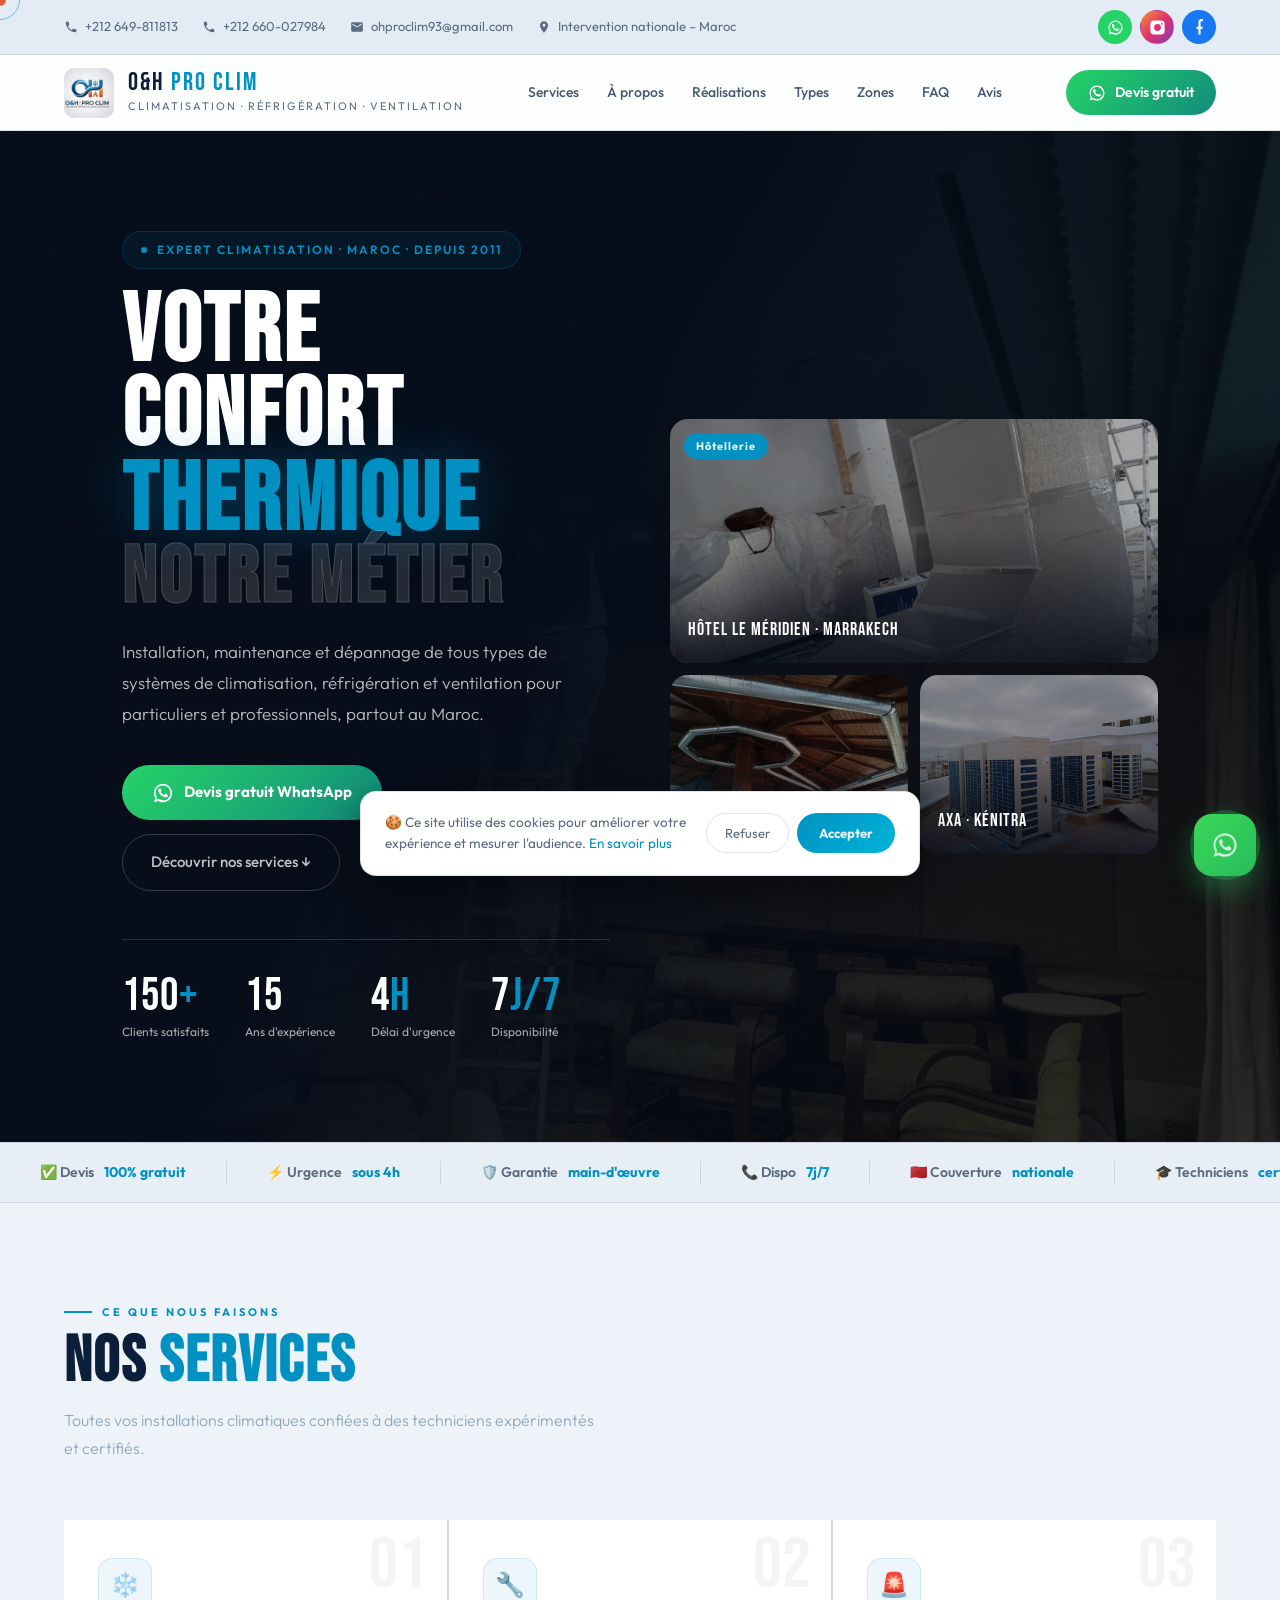
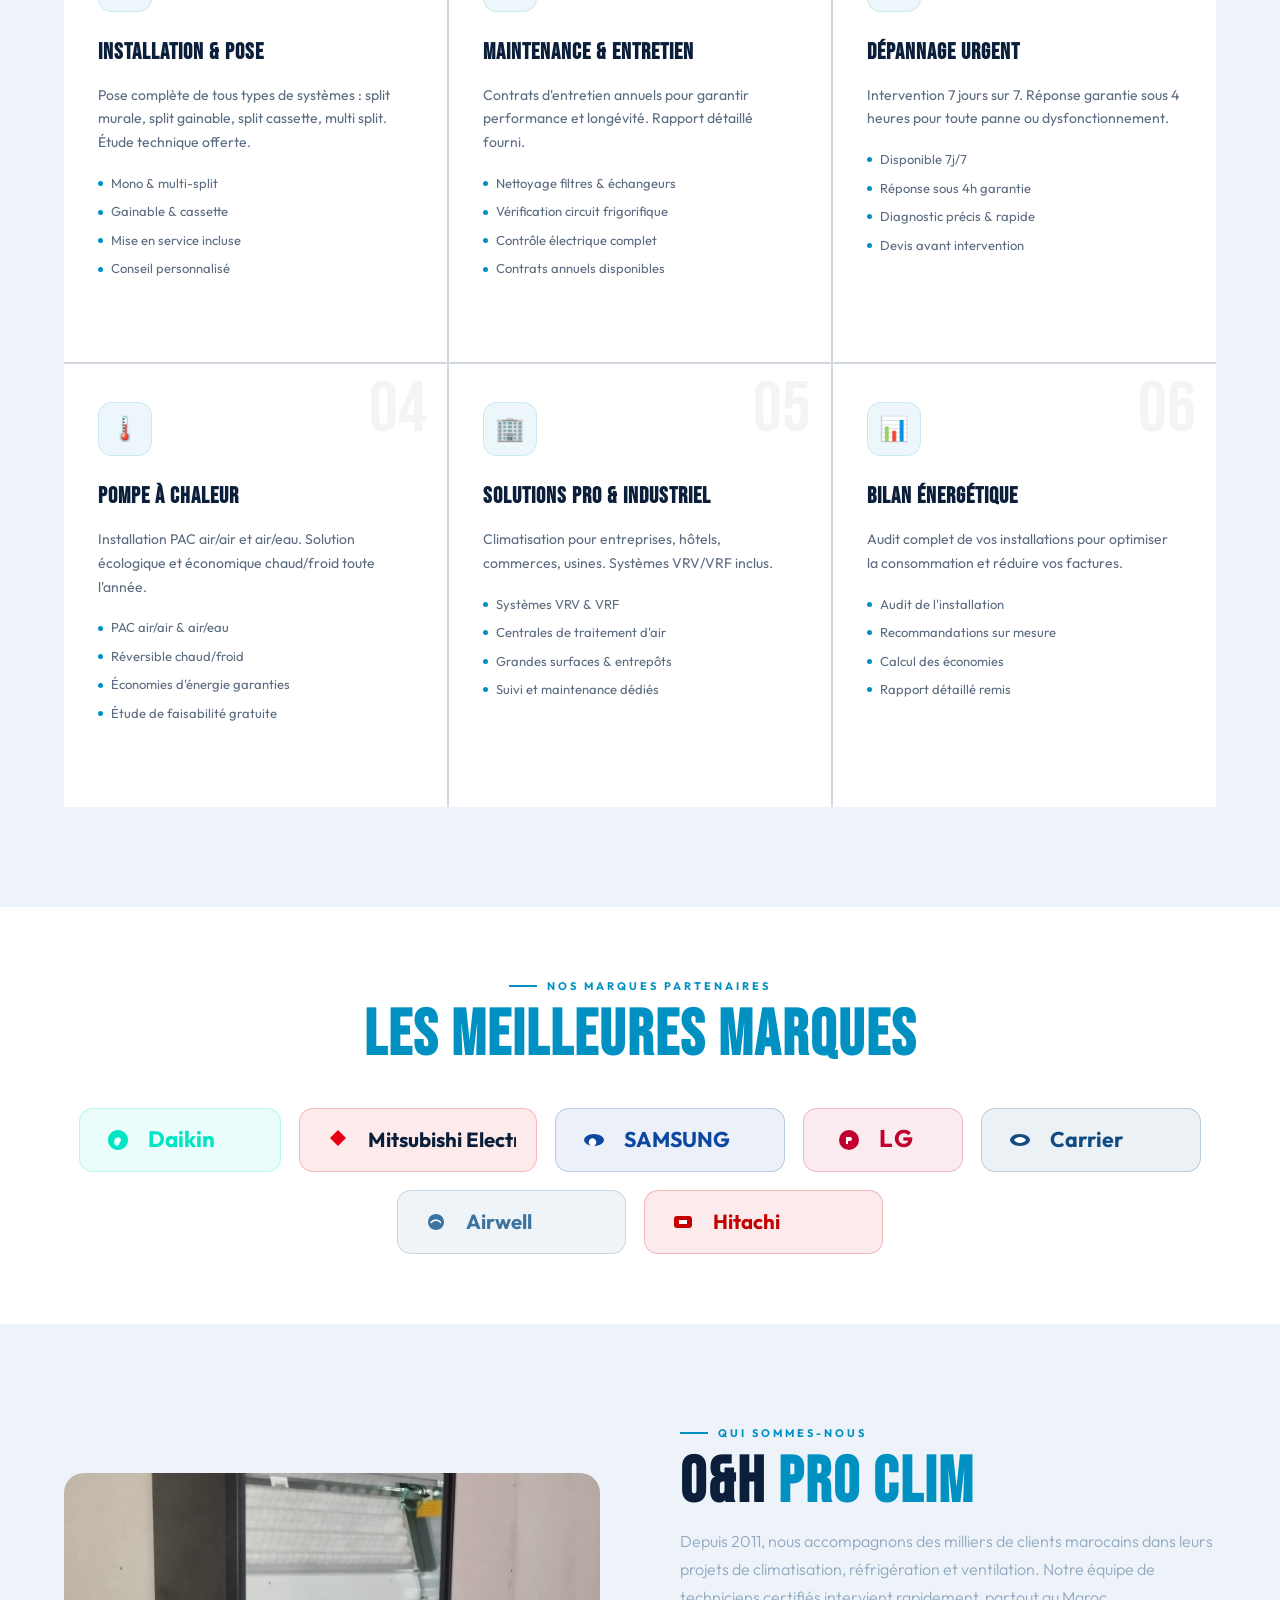
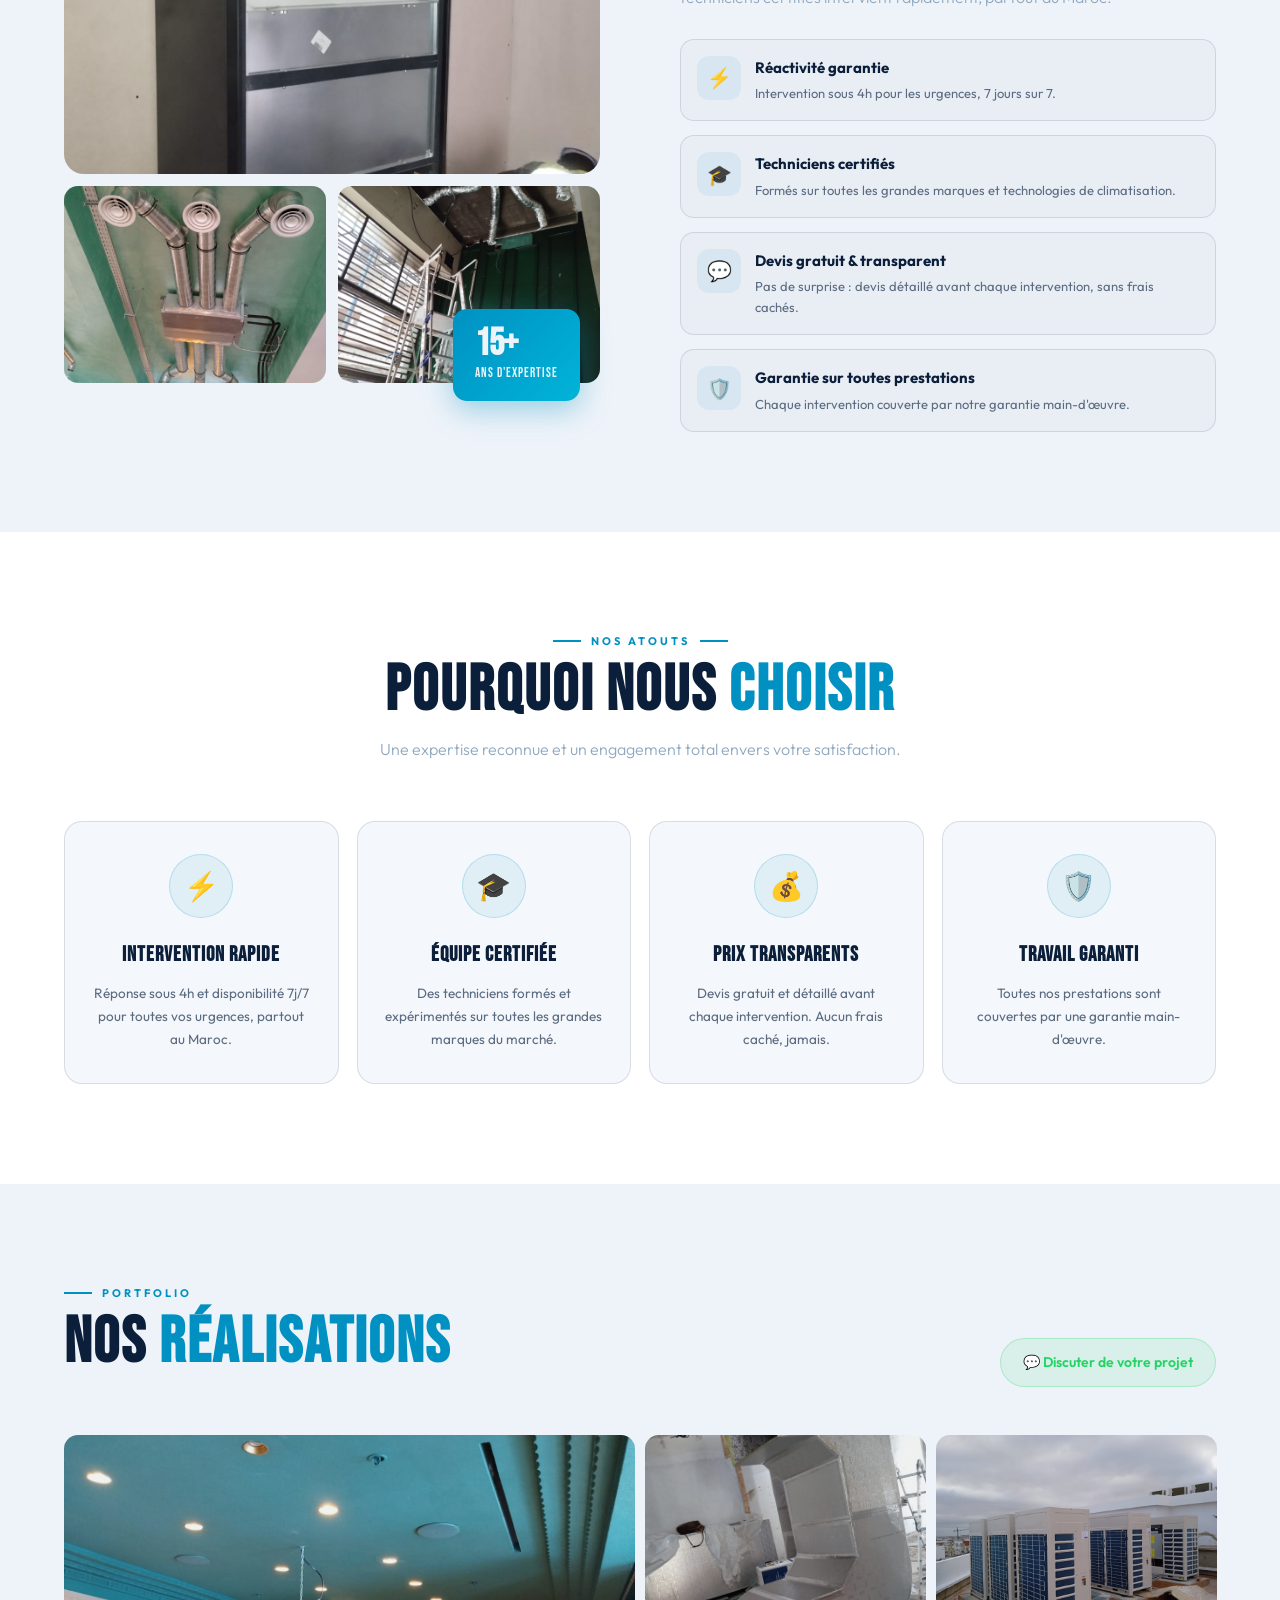
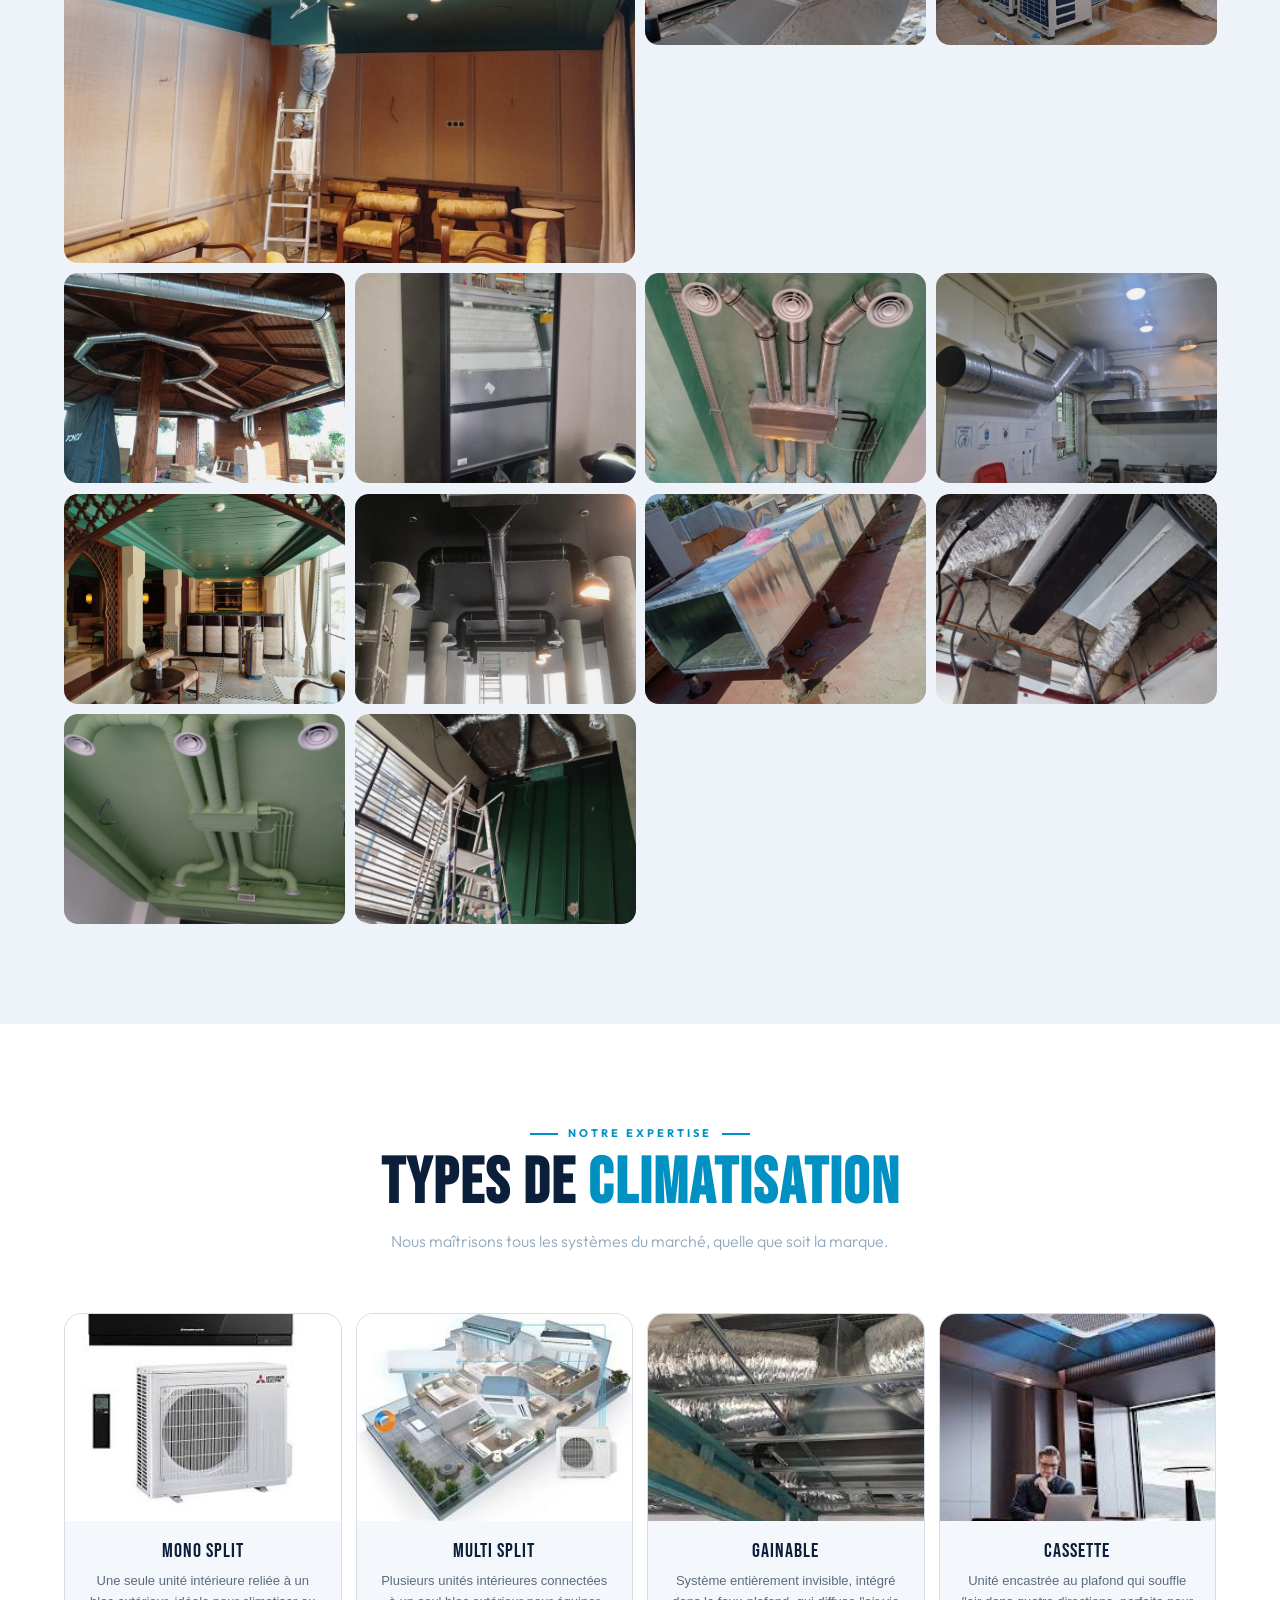
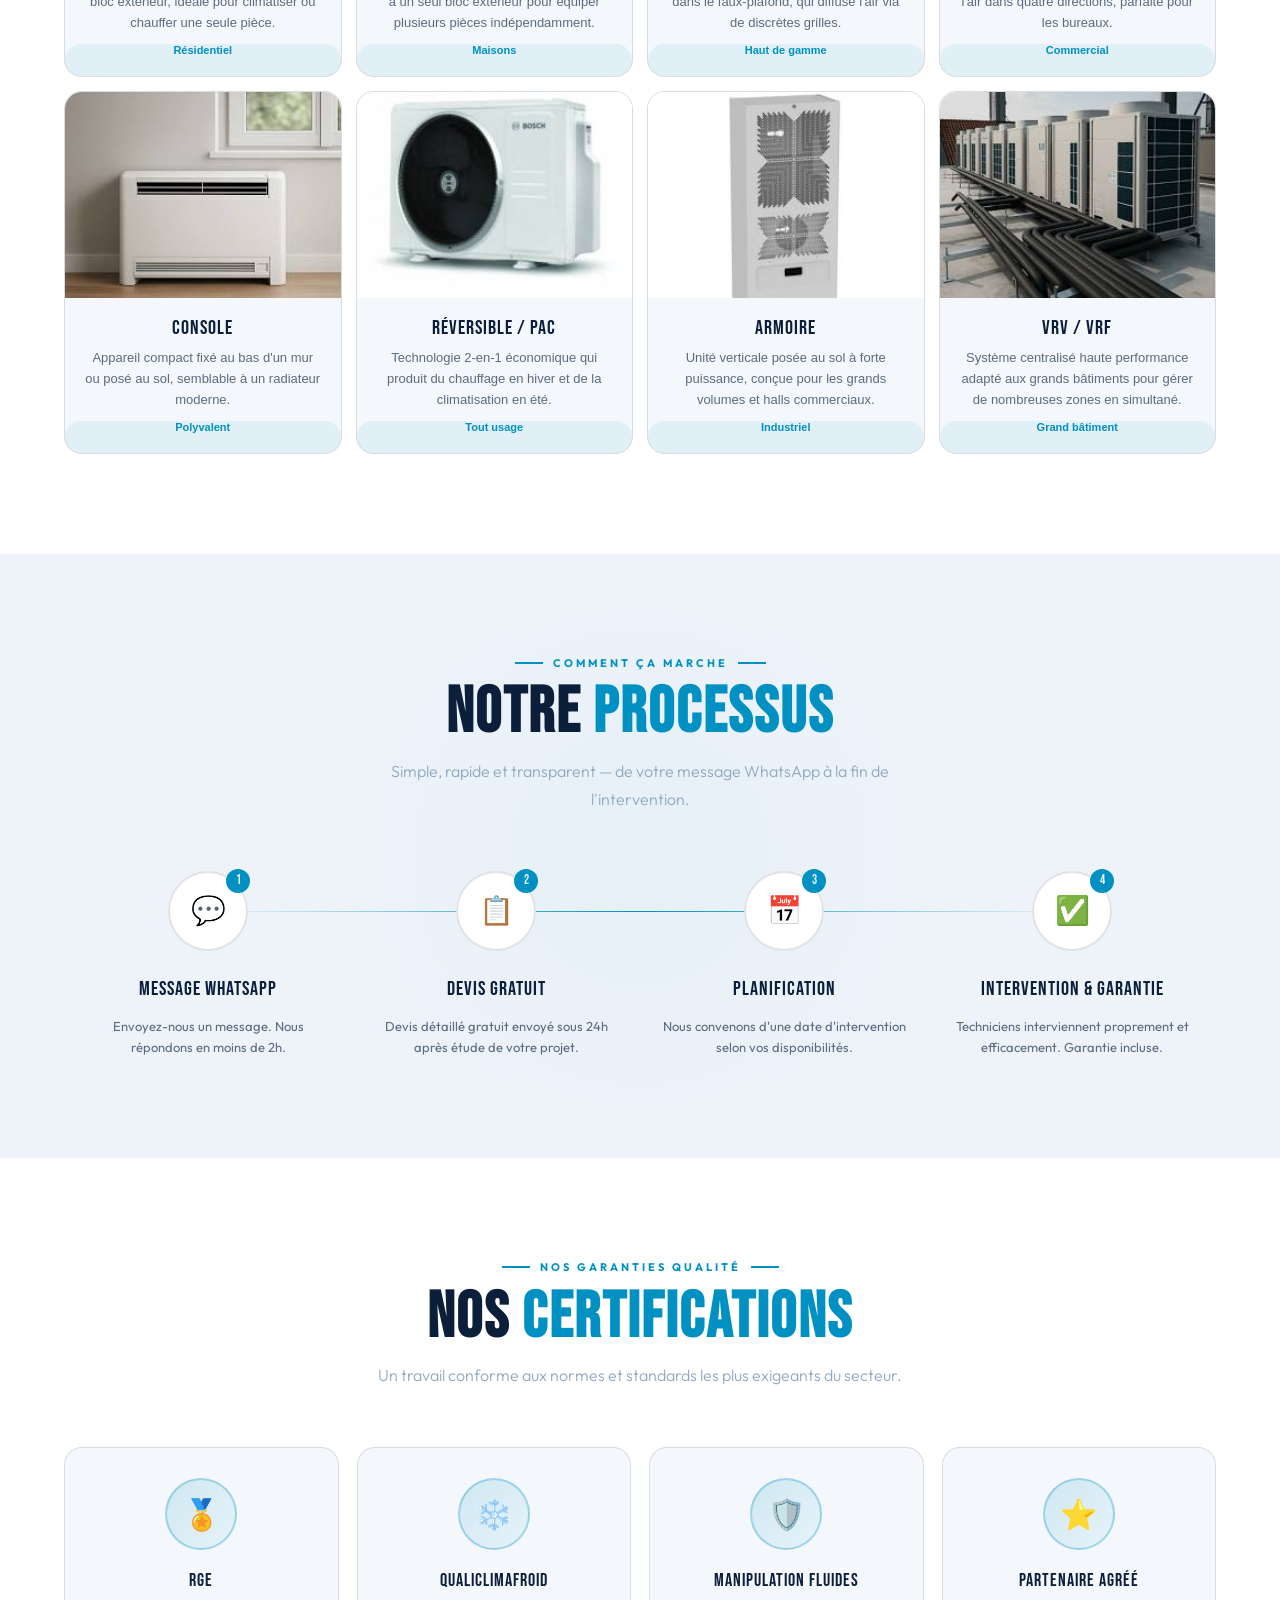
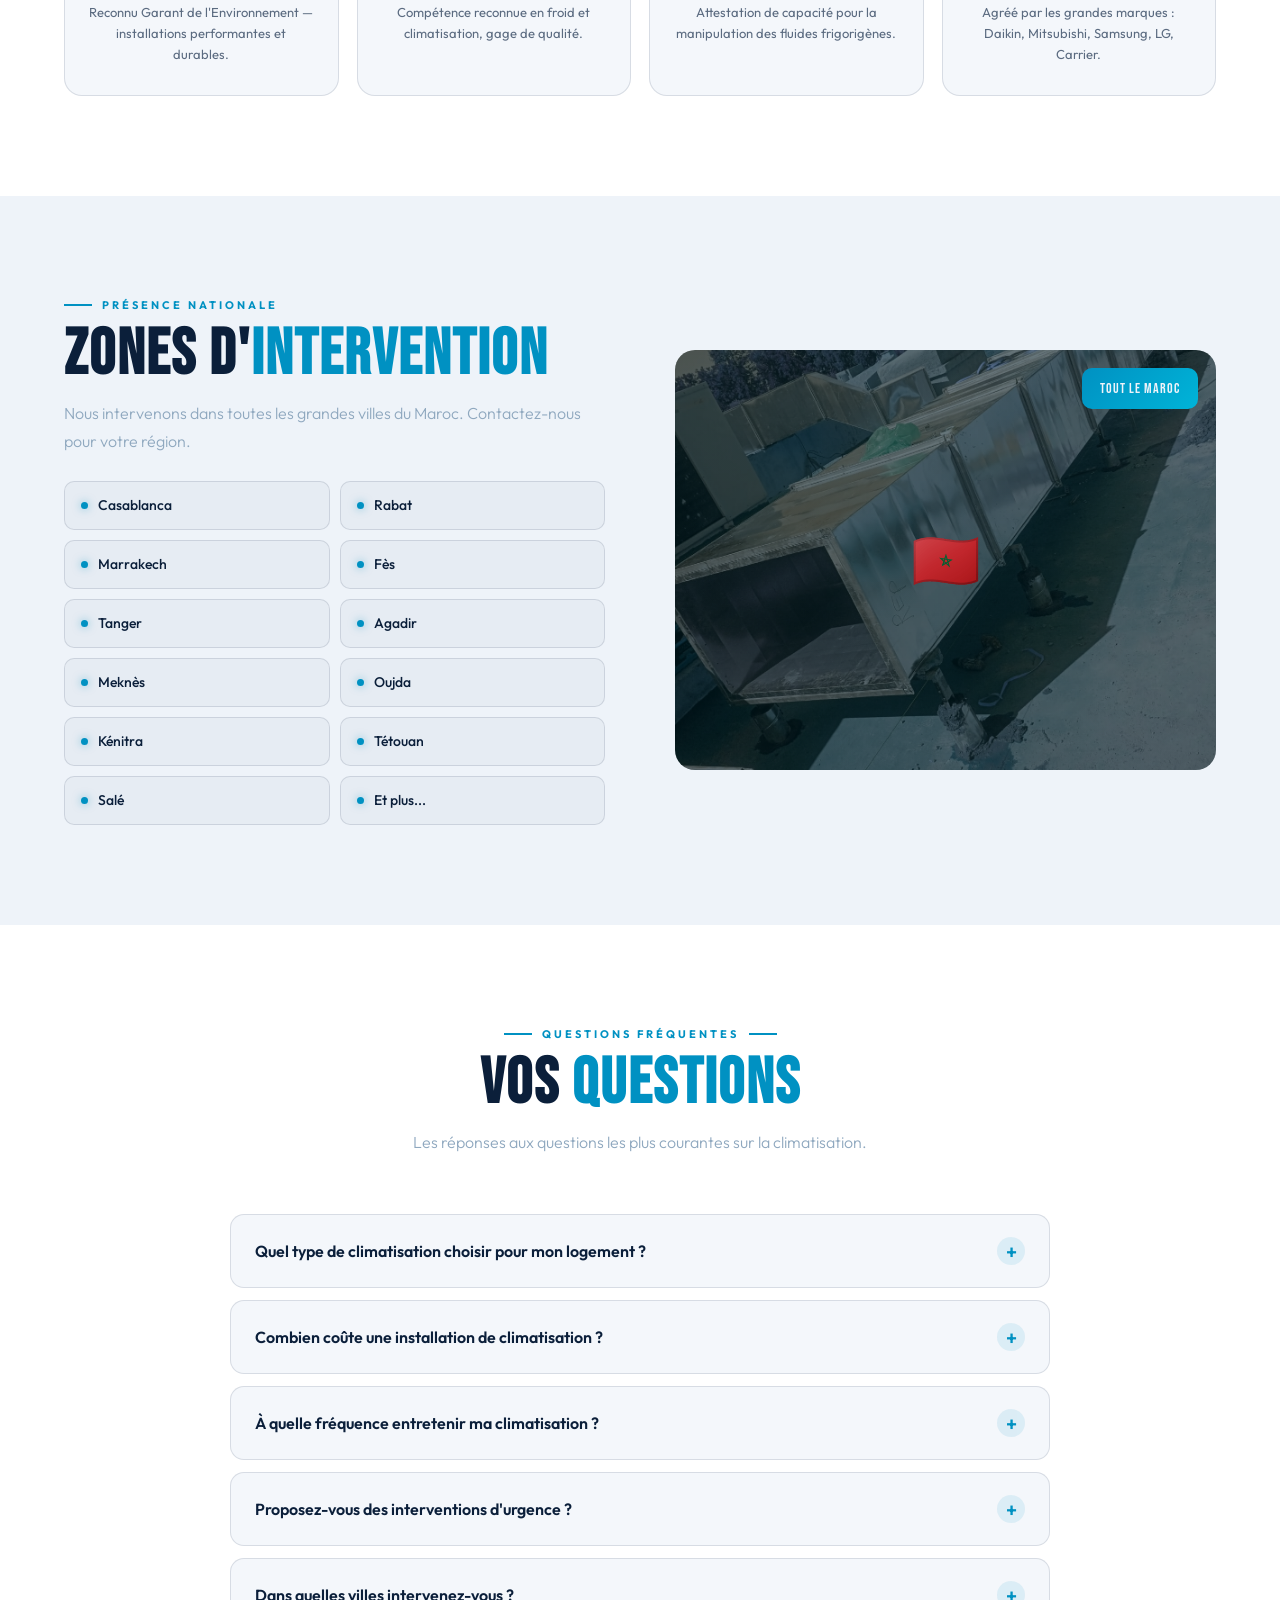
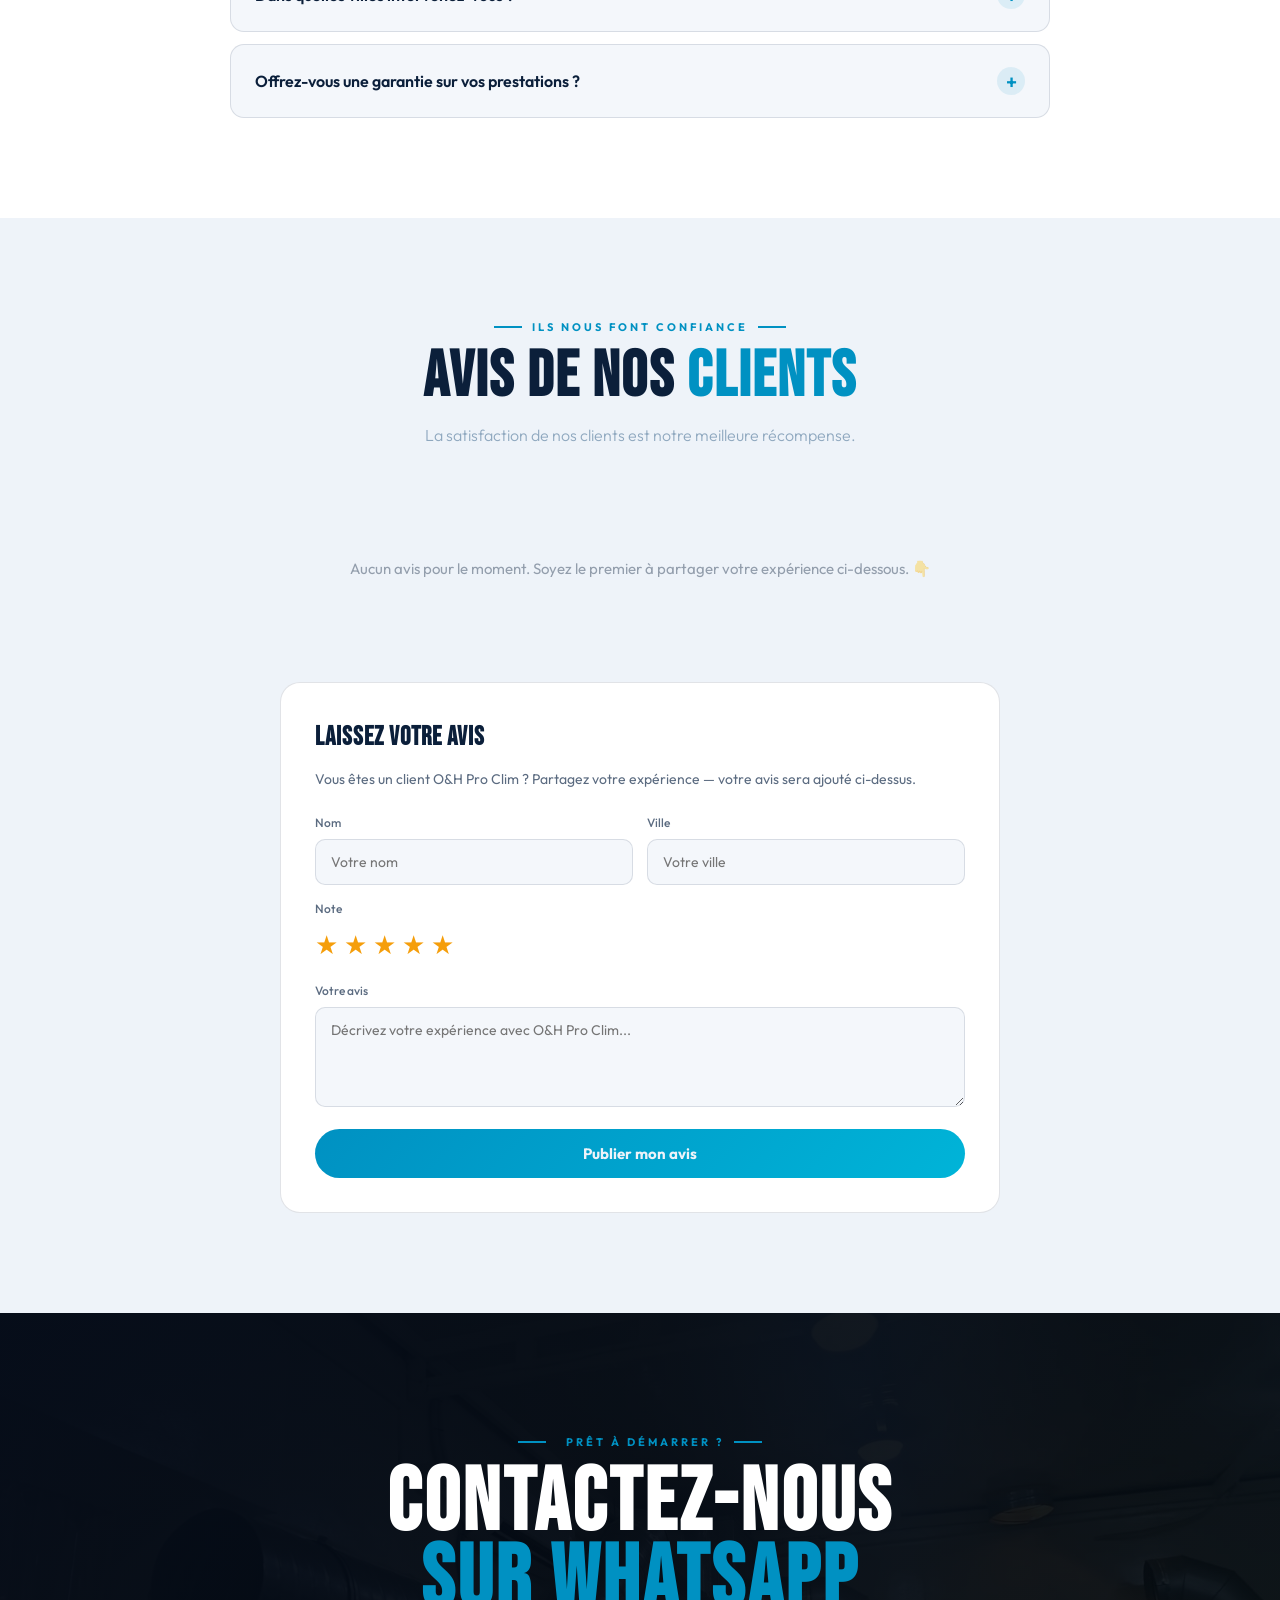
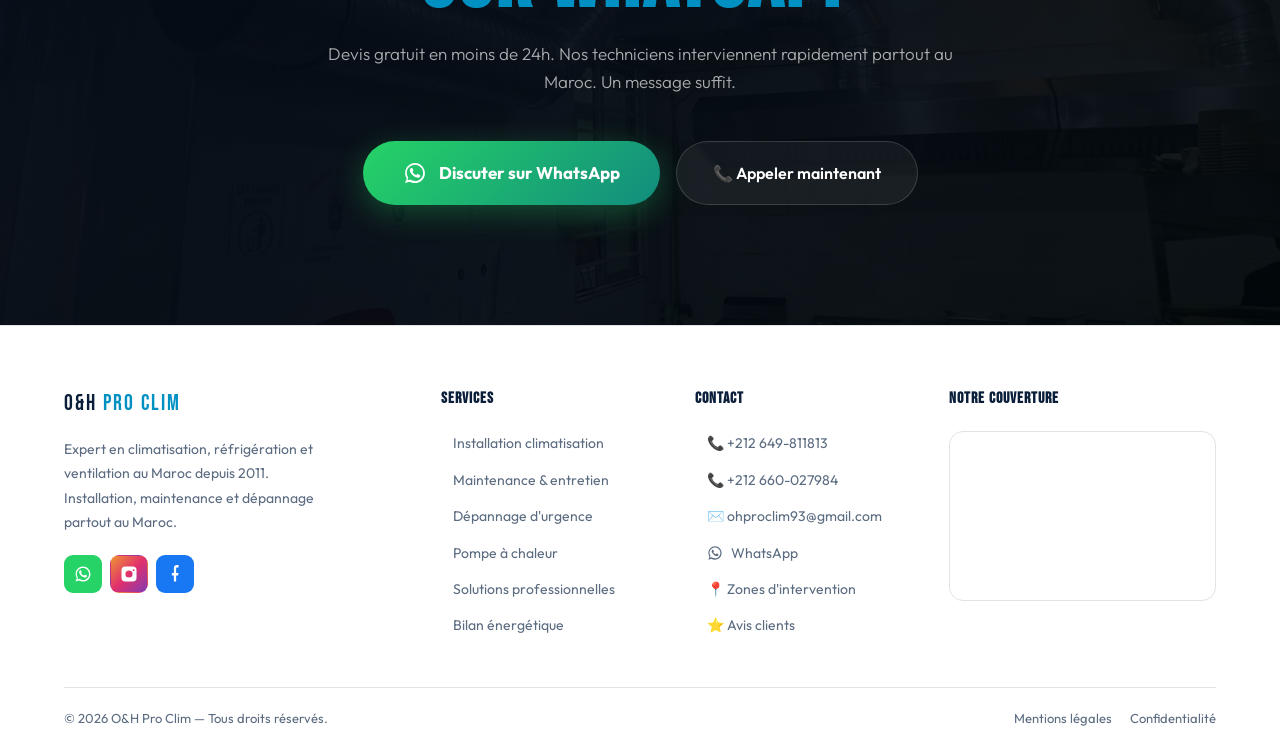
==== index.html @ e8b57ef6 "Ajout photos realisations et types" ====
<!DOCTYPE html>
<html lang="fr">
<head>
<meta charset="UTF-8"/>
<meta name="viewport" content="width=device-width, initial-scale=1.0"/>
<meta name="theme-color" content="#eef3f9"/>
<title>O&H Pro Clim – Climatisation · Réfrigération · Ventilation au Maroc</title>
<meta name="description" content="O&H Pro Clim – Expert en installation, maintenance et dépannage de climatisation, réfrigération et ventilation au Maroc. Devis gratuit, intervention 7j/7 sous 4h."/>
<meta name="keywords" content="climatisation Maroc, installation climatisation, dépannage climatisation, pompe à chaleur, VRV VRF, réfrigération, ventilation, Casablanca, Rabat, Marrakech"/>
<meta name="author" content="O&H Pro Clim"/>
<link rel="canonical" href="https://ohproclim.com/"/>
<link rel="icon" type="image/jpeg" href="logo.jpeg"/>
<link rel="apple-touch-icon" href="logo.jpeg"/>

<meta property="og:type" content="website"/>
<meta property="og:url" content="https://ohproclim.com/"/>
<meta property="og:title" content="O&H Pro Clim – Climatisation · Réfrigération · Ventilation"/>
<meta property="og:description" content="Expert en climatisation au Maroc depuis 2011. Installation, maintenance et dépannage partout au Maroc. Devis gratuit, intervention 7j/7."/>
<meta property="og:image" content="https://ohproclim.com/realisations/hotel_marriott_rabat.jpeg"/>
<meta property="og:locale" content="fr_MA"/>
<meta property="og:site_name" content="O&H Pro Clim"/>

<meta name="twitter:card" content="summary_large_image"/>
<meta name="twitter:title" content="O&H Pro Clim – Climatisation au Maroc"/>
<meta name="twitter:description" content="Expert climatisation, réfrigération et ventilation au Maroc. Devis gratuit, intervention 7j/7."/>
<meta name="twitter:image" content="https://ohproclim.com/realisations/hotel_marriott_rabat.jpeg"/>

<script type="application/ld+json">
{
  "@context": "https://schema.org",
  "@type": "HVACBusiness",
  "name": "O&H Pro Clim",
  "image": "https://ohproclim.com/logo.jpeg",
  "@id": "https://ohproclim.com/",
  "url": "https://ohproclim.com/",
  "telephone": "+212649811813",
  "email": "ohproclim93@gmail.com",
  "priceRange": "$$",
  "description": "Expert en installation, maintenance et dépannage de climatisation, réfrigération et ventilation au Maroc depuis 2011.",
  "address": {
    "@type": "PostalAddress",
    "addressLocality": "Casablanca",
    "addressRegion": "Casablanca-Settat",
    "addressCountry": "MA"
  },
  "areaServed": ["Casablanca","Rabat","Marrakech","Fès","Tanger","Agadir","Meknès","Oujda","Kénitra","Tétouan","Salé","Maroc"],
  "openingHoursSpecification": {
    "@type": "OpeningHoursSpecification",
    "dayOfWeek": ["Monday","Tuesday","Wednesday","Thursday","Friday","Saturday","Sunday"],
    "opens": "00:00",
    "closes": "23:59"
  },
  "sameAs": ["https://www.instagram.com/oh.pro.clim"],
  "foundingDate": "2011",
  "slogan": "Votre confort thermique, notre métier"
}
</script>

<link rel="preconnect" href="https://fonts.googleapis.com"/>
<link rel="preconnect" href="https://fonts.gstatic.com" crossorigin/>
<link href="https://fonts.googleapis.com/css2?family=Bebas+Neue&family=Outfit:wght@300;400;500;600;700&display=swap" rel="stylesheet"/>
<style>
*,*::before,*::after{box-sizing:border-box;margin:0;padding:0}
:root{
  --dark:#eef3f9;--dark2:#ffffff;--dark3:#f4f7fb;--card:#ffffff;
  --ice:#0091c2;--ice2:#00b4d8;--orange:#ff6b35;
  --text:#0b1f3a;--muted:#5b6b80;--border:rgba(11,31,58,0.12);
  --font-head:'Bebas Neue',sans-serif;--font-body:'Outfit',sans-serif;
}
html{font-size:16px;line-height:1.6;scroll-behavior:smooth;-webkit-text-size-adjust:100%;text-rendering:optimizeLegibility;-webkit-font-smoothing:antialiased}
body{font-family:var(--font-body);background:var(--dark);color:var(--text);overflow-x:hidden;min-height:100vh;line-height:1.65}
@media (hover: none), (pointer: coarse){body{cursor:auto}}
img{max-width:100%;height:auto;display:block;-o-object-fit:cover;object-fit:cover}
button,a,input,textarea,select,.nav-toggle,.lb-close,.lb-nav,.btn-wa,.btn-ghost,.btn-wa-lg,.btn-call,.srv-wa,.topbar-item,.soc-btn,.mobile-menu a,.faq-q,.rate-pick span{touch-action:manipulation;-webkit-tap-highlight-color:transparent}
button,.nav-toggle,.lb-close,.lb-nav,.btn-wa,.btn-ghost,.btn-wa-lg,.btn-call,.srv-wa,.topbar-item,.soc-btn,.faq-q,.rate-pick span{user-select:none}

a:focus-visible,button:focus-visible,input:focus-visible,textarea:focus-visible,select:focus-visible,[tabindex]:focus-visible{outline:2px solid var(--ice);outline-offset:3px;border-radius:6px}

.cursor{position:fixed;width:12px;height:12px;background:var(--ice);border-radius:50%;pointer-events:none;z-index:9999;transition:transform 0.15s;mix-blend-mode:difference;transform:translate(-50%,-50%)}
.cursor-ring{position:fixed;width:40px;height:40px;border:1.5px solid var(--ice);border-radius:50%;pointer-events:none;z-index:9998;opacity:0.5;transform:translate(-50%,-50%)}

.topbar{background:var(--dark2);padding:10px 5%;display:flex;align-items:center;justify-content:space-between;border-bottom:1px solid var(--border)}
.topbar-contacts{display:flex;gap:24px}
.topbar-item{display:flex;align-items:center;gap:7px;font-size:13px;color:rgba(255,255,255,0.75);text-decoration:none;transition:color 0.2s}
.topbar-item:hover{color:var(--ice)}
.topbar-item svg{display:inline-flex;width:14px;height:14px;fill:currentColor;flex-shrink:0;align-self:center;vertical-align:middle;line-height:0;margin-top:0}
.topbar-right{display:flex;gap:8px}
.soc-btn{width:34px;height:34px;border-radius:50%;background:rgba(255,255,255,0.05);border:1px solid var(--border);display:flex;align-items:center;justify-content:center;text-decoration:none;color:#fff;transition:all 0.2s}
.soc-btn svg{width:17px;height:17px;fill:currentColor}
.soc-btn:hover{background:var(--ice);color:#0b1f3a}
.soc-btn.instagram,
a.f-soc.instagram,
.f-soc.instagram{background:linear-gradient(135deg,#f09433 0%,#e1306c 50%,#833ab4 100%);color:#fff;border-color:transparent}
.soc-btn.instagram svg,
a.f-soc.instagram svg,
.f-soc.instagram svg{fill:#fff}
.soc-btn.instagram:hover,
a.f-soc.instagram:hover,
.f-soc.instagram:hover{background:linear-gradient(135deg,#ff9f43 0%,#e83e8c 50%,#7c4dff 100%)}
.soc-btn.facebook,
a.f-soc.facebook,
.f-soc.facebook{background:#1877F2;color:#fff;border-color:transparent}
.soc-btn.facebook svg,
a.f-soc.facebook svg,
.f-soc.facebook svg{fill:#fff}
.soc-btn.facebook:hover,
a.f-soc.facebook:hover,
.f-soc.facebook:hover{background:#166fe5}
.soc-btn.whatsapp,
a.f-soc.whatsapp,
.f-soc.whatsapp{background:#25D366;color:#fff;border-color:transparent}
.soc-btn.whatsapp svg,
a.f-soc.whatsapp svg,
.f-soc.whatsapp svg{fill:#fff}
.soc-btn.whatsapp:hover,
a.f-soc.whatsapp:hover,
.f-soc.whatsapp:hover{background:#1ebe5b}

nav{background:rgba(6,13,26,0.93);backdrop-filter:blur(20px);-webkit-backdrop-filter:blur(20px);padding:0 5%;display:flex;align-items:center;justify-content:space-between;height:76px;position:sticky;position:-webkit-sticky;top:0;z-index:100;border-bottom:1px solid var(--border)}
.logo-wrap{display:flex;align-items:center;gap:14px;text-decoration:none}
.logo-svg{width:50px;height:50px;flex-shrink:0;border-radius:10px}
.logo-name{font-family:var(--font-head);font-size:25px;line-height:1;letter-spacing:2px;color:#fff}
.logo-name span{color:var(--ice)}
.logo-tag{font-size:11px;color:var(--muted);letter-spacing:2px;text-transform:uppercase;margin-top:2px}
.nav-links{display:flex;list-style:none}
.nav-links a{color:rgba(255,255,255,0.65);text-decoration:none;font-size:14px;font-weight:500;padding:26px 14px;display:block;transition:color 0.2s;position:relative}
.nav-links a::after{content:'';position:absolute;bottom:0;left:14px;right:14px;height:2px;background:var(--ice);transform:scaleX(0);transition:transform 0.25s}
.nav-links a:hover{color:#fff}
.nav-links a:hover::after{transform:scaleX(1)}
.nav-wa{display:flex;align-items:center;gap:9px;background:linear-gradient(135deg,#25d366,#128c7e);color:#fff;padding:11px 22px;border-radius:50px;font-size:14px;font-weight:600;text-decoration:none;transition:all 0.2s}
.nav-wa:hover{transform:translateY(-2px);box-shadow:0 8px 24px rgba(37,211,102,0.4)}
.nav-wa svg{width:18px;height:18px;fill:currentColor}

.nav-toggle{display:none;flex-direction:column;gap:5px;background:none;border:0;cursor:pointer;padding:8px}
.nav-toggle span{width:26px;height:2px;background:#fff;border-radius:2px;transition:transform 0.3s,opacity 0.3s}
.nav-toggle.open span:nth-child(1){transform:translateY(7px) rotate(45deg)}
.nav-toggle.open span:nth-child(2){opacity:0}
.nav-toggle.open span:nth-child(3){transform:translateY(-7px) rotate(-45deg)}

.mobile-menu{position:fixed;top:0;right:0;width:78%;max-width:320px;height:100vh;background:var(--dark2);border-left:1px solid var(--border);z-index:200;transform:translateX(100%);transition:transform 0.35s cubic-bezier(.4,0,.2,1);padding:90px 28px 28px;display:flex;flex-direction:column;gap:6px;overflow-y:auto}
.mobile-menu.open{transform:translateX(0);box-shadow:-20px 0 60px rgba(0,0,0,0.5)}
.mobile-menu a{color:rgba(255,255,255,0.8);text-decoration:none;font-size:17px;font-weight:500;padding:14px 4px;border-bottom:1px solid var(--border)}
.mobile-menu a:hover{color:var(--ice)}
.mobile-menu .mm-wa{margin-top:18px;background:linear-gradient(135deg,#25d366,#128c7e);color:#fff;text-align:center;border-radius:50px;padding:14px;font-weight:700;border:0}
.mm-close{position:absolute;top:24px;right:24px;background:none;border:0;color:#fff;font-size:30px;cursor:pointer;line-height:1}
.menu-overlay{position:fixed;inset:0;background:rgba(0,0,0,0.6);z-index:150;opacity:0;visibility:hidden;transition:all 0.3s}
.menu-overlay.open{opacity:1;visibility:visible}

#hero{min-height:100vh;position:relative;display:flex;align-items:center;overflow:hidden}
.hero-bg{position:absolute;inset:0}
.hero-bg img{width:100%;height:100%;object-fit:cover;filter:brightness(0.22) saturate(0.7)}
.hero-bg::after{content:'';position:absolute;inset:0;background:linear-gradient(120deg,rgba(6,13,26,0.97) 40%,rgba(0,145,194,0.03))}
.particles-wrap{position:absolute;inset:0;z-index:1;overflow:hidden}
.pt{position:absolute;border-radius:50%;background:var(--ice);opacity:0;animation:ptup linear infinite}
@keyframes ptup{0%{transform:translateY(100vh) scale(0);opacity:0}10%{opacity:0.35}90%{opacity:0.08}100%{transform:translateY(-5vh) scale(1);opacity:0}}

.hero-inner{position:relative;z-index:2;padding:0 5%;width:100%;display:grid;grid-template-columns:1fr 1fr;gap:60px;align-items:center}
.hero-eyebrow{display:inline-flex;align-items:center;gap:10px;background:rgba(0,145,194,0.08);border:1px solid rgba(0,145,194,0.2);padding:8px 18px;border-radius:999px;font-size:12px;font-weight:600;letter-spacing:2px;text-transform:uppercase;color:var(--ice);margin-bottom:22px}
.eyebrow-dot{width:6px;height:6px;background:var(--ice);border-radius:50%;animation:blink 2s infinite}
@keyframes blink{0%,100%{opacity:1}50%{opacity:0.25}}
h1.htitle{font-family:var(--font-head);font-size:clamp(58px,7.5vw,108px);line-height:0.88;letter-spacing:3px;text-transform:uppercase;color:#fff;margin-bottom:24px;text-rendering:optimizeLegibility}
h1.htitle .l2{display:block;color:var(--ice);text-shadow:0 0 50px rgba(0,145,194,0.4)}
h1.htitle .l3{display:block;color:rgba(255,255,255,0.12);-webkit-text-stroke:1px rgba(255,255,255,0.2);font-size:0.82em}
/* Improve hero description contrast for readability on dark backgrounds */
.hero-desc{font-size:17px;color:rgba(255,255,255,0.72);line-height:1.8;max-width:480px;margin-bottom:36px;font-weight:300}
.hero-btns{display:flex;gap:14px;flex-wrap:wrap}
.btn-wa{display:inline-flex;align-items:center;gap:10px;background:linear-gradient(135deg,#25d366,#128c7e);color:#fff;padding:15px 30px;border-radius:50px;font-size:15px;font-weight:700;text-decoration:none;transition:all 0.25s}
.btn-wa:hover{transform:translateY(-3px);box-shadow:0 14px 36px rgba(37,211,102,0.45)}
.btn-wa svg{width:22px;height:22px;fill:currentColor}
.btn-ghost{display:inline-flex;align-items:center;gap:8px;background:transparent;color:rgba(255,255,255,0.75);padding:15px 28px;border-radius:50px;font-size:15px;font-weight:500;text-decoration:none;border:1px solid rgba(255,255,255,0.18);transition:all 0.2s}
.btn-ghost:hover{border-color:var(--ice);color:var(--ice)}
.hero-stats{display:flex;gap:36px;margin-top:48px;padding-top:34px;border-top:1px solid var(--border);flex-wrap:wrap}
.hs-num{font-family:var(--font-head);font-size:46px;line-height:1;color:#fff;letter-spacing:1px}
.hs-num em{color:var(--ice);font-style:normal}
/* Hero stat labels use a softer blue tone for better contrast */
.hs-lab{font-size:12px;color:#a0b4cc;margin-top:2px}

.hero-right{display:grid;grid-template-columns:1fr 1fr;gap:12px}
.hcard{border-radius:18px;overflow:hidden;position:relative;cursor:pointer}
.hcard:first-child{grid-column:span 2;aspect-ratio:16/8}
.hcard:not(:first-child){aspect-ratio:4/3}
.hcard img{width:100%;height:100%;object-fit:cover;display:block;transition:transform 0.5s;filter:brightness(0.65)}
.hcard:hover img{transform:scale(1.06)}
.hcard-ov{position:absolute;inset:0;background:linear-gradient(to top,rgba(6,13,26,0.82) 0%,transparent 55%);display:flex;align-items:flex-end;padding:18px}
.hcard-lbl{font-family:var(--font-head);font-size:18px;letter-spacing:1px;color:#fff}
.hcard-badge{position:absolute;top:14px;left:14px;background:var(--ice);color:var(--dark);font-size:11px;font-weight:700;padding:4px 12px;border-radius:999px;letter-spacing:1px}

.strip{background:var(--dark2);border-top:1px solid var(--border);border-bottom:1px solid var(--border);padding:18px 0;overflow:hidden}
.strip-track{display:flex;animation:scroll 22s linear infinite;white-space:nowrap}
.strip-item{display:inline-flex;align-items:center;gap:10px;padding:0 40px;font-size:14px;font-weight:600;color:rgba(255,255,255,0.6);border-right:1px solid var(--border)}
.strip-item strong{color:var(--ice)}
@keyframes scroll{0%{transform:translateX(0)}100%{transform:translateX(-50%)}}

section{padding:100px 5%}
.stag{font-size:11px;font-weight:700;letter-spacing:3px;text-transform:uppercase;color:var(--ice);margin-bottom:12px;display:flex;align-items:center;gap:10px}
.stag::before{content:'';width:28px;height:2px;background:var(--ice);display:inline-block}
.stag.center{justify-content:center}
.stag.center::before,.stag.center::after{content:'';width:28px;height:2px;background:var(--ice);display:inline-block}
/* Section titles use optimizeLegibility for large display headings */
.stitle{font-family:var(--font-head);font-size:clamp(36px,5vw,66px);line-height:0.92;text-transform:uppercase;letter-spacing:2px;color:#fff;margin-bottom:14px;text-rendering:optimizeLegibility}
.stitle span{color:var(--ice)}
/* Section subtitle contrast adjusted for better readability */
.ssub{color:#8fa8bf;font-size:16px;line-height:1.75;max-width:540px;font-weight:300}
/* Emphasize the marques section title in brand accent color */
.brands-head .stitle{color:var(--ice)}
.shead{margin-bottom:58px}
.shead.center{text-align:center}
.shead.center .ssub{margin:0 auto}

#services{background:var(--dark)}
.srv-grid{display:grid;grid-template-columns:repeat(3,1fr);gap:2px;background:var(--border)}
.srv-card{background:var(--dark2);padding:38px 34px;position:relative;overflow:hidden;transition:background 0.3s}
.srv-card::before{content:'';position:absolute;top:0;left:0;width:3px;height:0;background:linear-gradient(180deg,var(--ice),var(--ice2));transition:height 0.4s}
.srv-card:hover{background:var(--dark3)}
.srv-card:hover::before{height:100%}
.srv-n{font-family:var(--font-head);font-size:72px;color:rgba(255,255,255,0.03);position:absolute;top:10px;right:20px;line-height:1}
.srv-ico{width:54px;height:54px;border-radius:14px;background:rgba(0,145,194,0.07);border:1px solid rgba(0,145,194,0.15);display:flex;align-items:center;justify-content:center;font-size:24px;margin-bottom:22px;transition:all 0.3s}
.srv-card:hover .srv-ico{background:rgba(0,145,194,0.14);border-color:rgba(0,145,194,0.35)}
.srv-ttl{font-family:var(--font-head);font-size:23px;letter-spacing:1px;text-transform:uppercase;color:#fff;margin-bottom:12px}
.srv-dsc{font-size:14px;color:var(--muted);line-height:1.7;margin-bottom:18px}
.srv-list{list-style:none;display:flex;flex-direction:column;gap:7px}
.srv-list li{font-size:13px;color:rgba(255,255,255,0.55);display:flex;align-items:center;gap:8px}
.srv-list li::before{content:'';width:5px;height:5px;background:var(--ice);border-radius:50%;flex-shrink:0}
.srv-wa{display:inline-flex;align-items:center;gap:7px;margin-top:22px;color:var(--ice);font-size:13px;font-weight:600;text-decoration:none;opacity:0;transform:translateY(5px);transition:all 0.3s}
.srv-card:hover .srv-wa{opacity:1;transform:translateY(0)}

#marques{background:var(--dark2);padding:70px 5%}
.brands-head{text-align:center;margin-bottom:42px}
.brands-head .stag{justify-content:center}
.brands-row{display:flex;flex-wrap:wrap;justify-content:center;align-items:center;gap:18px}
.brand-logo{height:64px;min-width:160px;display:flex;align-items:center;justify-content:center;gap:12px;background:rgba(255,255,255,0.08);border:1px solid rgba(255,255,255,0.14);border-radius:14px;padding:0 20px;transition:transform 0.3s,box-shadow 0.3s;filter:none;opacity:1;color:inherit;cursor:default}
.brand-logo:hover{transform:translateY(-4px);box-shadow:0 18px 40px rgba(0,0,0,0.08)}
.brand-logo.brand-daikin{background:rgba(0,229,196,0.08);border-color:rgba(0,229,196,0.22)}
.brand-logo.brand-mitsubishi{background:rgba(230,0,18,0.08);border-color:rgba(230,0,18,0.22)}
.brand-logo.brand-samsung{background:rgba(13,71,161,0.08);border-color:rgba(13,71,161,0.22)}
.brand-logo.brand-lg{background:rgba(194,0,47,0.08);border-color:rgba(194,0,47,0.22)}
.brand-logo.brand-carrier{background:rgba(15,76,129,0.08);border-color:rgba(15,76,129,0.22)}
.brand-logo.brand-airwell{background:rgba(60,115,159,0.08);border-color:rgba(60,115,159,0.22)}
.brand-logo.brand-hitachi{background:rgba(196,0,18,0.08);border-color:rgba(196,0,18,0.22)}
.brand-logo .brand-icon{width:36px;height:36px;display:flex;align-items:center;justify-content:center;flex-shrink:0}
.brand-logo .brand-icon svg{width:24px;height:24px}
.brand-logo svg, .brand-logo text{font-family:var(--font-body),Arial,sans-serif}
.brand-logo svg{height:26px;width:auto}

#about{background:var(--dark)}
.about-inner{display:grid;grid-template-columns:1fr 1fr;gap:80px;align-items:center}
.about-imgs{display:grid;grid-template-columns:1fr 1fr;gap:12px;position:relative}
.aimg-main{grid-column:span 2;border-radius:20px;overflow:hidden;aspect-ratio:16/9}
.aimg-main img,.aimg-sm img{width:100%;height:100%;object-fit:cover;filter:brightness(0.82);display:block;transition:transform 0.4s}
.aimg-sm{border-radius:14px;overflow:hidden;aspect-ratio:4/3}
.aimg-sm:hover img{transform:scale(1.05)}
.about-badge-box{position:absolute;bottom:-18px;right:20px;background:linear-gradient(135deg,var(--ice),var(--ice2));color:var(--dark);border-radius:14px;padding:16px 22px;font-family:var(--font-head);font-size:13px;letter-spacing:1px;text-transform:uppercase;box-shadow:0 8px 30px rgba(0,145,194,0.38);z-index:2}
.about-badge-box strong{display:block;font-size:38px;line-height:1;letter-spacing:-1px}
.av-list{display:flex;flex-direction:column;gap:14px;margin-top:28px}
.av-item{display:flex;gap:14px;align-items:flex-start;padding:16px;border-radius:14px;background:rgba(255,255,255,0.02);border:1px solid var(--border);transition:border-color 0.2s}
.av-item:hover{border-color:rgba(0,145,194,0.2)}
.av-ico{width:44px;height:44px;border-radius:12px;background:rgba(0,145,194,0.08);display:flex;align-items:center;justify-content:center;font-size:20px;flex-shrink:0}
.av-ttl{font-weight:700;color:#fff;font-size:15px;margin-bottom:3px}
.av-dsc{font-size:13px;color:var(--muted);line-height:1.6}

#pourquoi{background:var(--dark2)}
.why-grid{display:grid;grid-template-columns:repeat(4,1fr);gap:18px}
.why-card{background:var(--dark3);border:1px solid var(--border);border-radius:18px;padding:32px 26px;text-align:center;transition:all 0.35s;position:relative;overflow:hidden}
.why-card::after{content:'';position:absolute;inset:0;background:radial-gradient(circle at 50% 0%,rgba(0,145,194,0.08),transparent 60%);opacity:0;transition:opacity 0.35s}
.why-card:hover{transform:translateY(-8px);border-color:rgba(0,145,194,0.3)}
.why-card:hover::after{opacity:1}
.why-ico{width:64px;height:64px;margin:0 auto 20px;border-radius:50%;background:rgba(0,145,194,0.08);border:1px solid rgba(0,145,194,0.2);display:flex;align-items:center;justify-content:center;font-size:28px;transition:transform 0.4s}
.why-card:hover .why-ico{transform:scale(1.12) rotate(6deg)}
.why-ttl{font-family:var(--font-head);font-size:21px;letter-spacing:1px;text-transform:uppercase;color:#fff;margin-bottom:10px}
.why-dsc{font-size:13.5px;color:var(--muted);line-height:1.7}

#realisations{background:var(--dark)}
.gallery-head{display:flex;align-items:flex-end;justify-content:space-between;margin-bottom:48px;gap:24px;flex-wrap:wrap}
.gallery-wa{display:inline-flex;align-items:center;gap:9px;background:rgba(37,211,102,0.1);border:1px solid rgba(37,211,102,0.25);color:#25d366;padding:12px 22px;border-radius:50px;font-size:14px;font-weight:600;text-decoration:none;transition:all 0.2s}
.gallery-wa:hover{background:rgba(37,211,102,0.18)}
.gal-grid{display:grid;grid-template-columns:repeat(4,1fr);gap:10px}
.g-item{border-radius:14px;overflow:hidden;position:relative;cursor:pointer;aspect-ratio:4/3;will-change:transform}
.g-item img{width:100%;height:100%;object-fit:cover;display:block;transition:-webkit-transform 0.5s ease,transform 0.5s ease,-webkit-filter 0.3s ease,filter 0.3s ease;filter:brightness(0.7) saturate(0.85)}
.g-item:hover img{transform:scale(1.07);-webkit-transform:scale(1.07);filter:brightness(0.88) saturate(1.1)}
.g-item:nth-child(1){grid-column:span 2;aspect-ratio:4/3}
.g-ov{position:absolute;inset:0;background:linear-gradient(to top,rgba(6,13,26,0.82) 0%,transparent 55%);display:flex;flex-direction:column;justify-content:flex-end;padding:18px;opacity:0;transition:opacity 0.3s}
.g-item:hover .g-ov{opacity:1}
.g-zoom{position:absolute;top:14px;right:14px;width:34px;height:34px;border-radius:50%;background:rgba(0,145,194,0.9);color:var(--dark);display:flex;align-items:center;justify-content:center;font-size:16px;opacity:0;transform:scale(0.8);transition:all 0.3s}
.g-item:hover .g-zoom{opacity:1;transform:scale(1)}
.g-lbl{font-family:var(--font-head);font-size:16px;letter-spacing:1px;color:#fff}
.g-city{font-size:12px;color:var(--ice);margin-top:3px}

.lightbox{position:fixed;inset:0;z-index:1000;background:rgba(3,8,16,0.95);display:flex;align-items:center;justify-content:center;opacity:0;visibility:hidden;transition:opacity 0.3s;-webkit-transition:opacity 0.3s;padding:30px;touch-action:none}
.lightbox.open{opacity:1;visibility:visible}
.lb-img{max-width:95vw;max-height:90vh;width:auto;height:auto;border-radius:12px;box-shadow:0 20px 60px rgba(0,0,0,0.6);animation:lbin 0.35s ease;-webkit-animation:lbin 0.35s ease}
@keyframes lbin{from{transform:scale(0.92);opacity:0}to{transform:scale(1);opacity:1}}
@-webkit-keyframes lbin{from{-webkit-transform:scale(0.92);transform:scale(0.92);opacity:0}to{-webkit-transform:scale(1);transform:scale(1);opacity:1}}
.lb-cap{position:absolute;bottom:30px;left:0;right:0;text-align:center;color:#fff;font-family:var(--font-head);font-size:20px;letter-spacing:1px}
.lb-cap small{display:block;font-family:var(--font-body);font-size:13px;color:var(--ice);letter-spacing:0;margin-top:4px;text-transform:none}
.lb-close,.lb-nav{position:absolute;background:rgba(255,255,255,0.1);border:1px solid var(--border);color:#fff;cursor:pointer;border-radius:50%;display:flex;align-items:center;justify-content:center;transition:all 0.2s}
.lb-close{top:24px;right:24px;width:46px;height:46px;font-size:24px}
.lb-nav{top:50%;transform:translateY(-50%);width:52px;height:52px;font-size:26px}
.lb-prev{left:24px}.lb-next{right:24px}
.lb-close:hover,.lb-nav:hover{background:var(--ice);color:var(--dark)}

#types{background:var(--dark2)}
.types-grid{display:grid;grid-template-columns:repeat(4,1fr);gap:14px}
.type-card{background:var(--dark3);border:1px solid var(--border);border-radius:18px;overflow:hidden;text-align:center;transition:all 0.3s;position:relative;cursor:pointer}
.type-img{width:100%;aspect-ratio:4/3;overflow:hidden;background:var(--dark2)}
.type-img img{width:100%;height:100%;object-fit:cover;display:block;transition:transform 0.4s,filter 0.3s;filter:brightness(0.8) saturate(0.85)}
.type-card:hover .type-img img,.type-card.active .type-img img{transform:scale(1.06);filter:brightness(0.95) saturate(1.1)}
.type-card .t-ttl,.type-card .t-dsc,.type-card .t-badge{display:block;padding:0 20px}
.type-card .t-ttl{padding-top:18px}
.type-card .t-badge{padding-bottom:20px;margin-top:10px}
.type-card::after{content:'';position:absolute;bottom:0;left:50%;transform:translateX(-50%);width:0;height:2px;background:var(--ice);transition:width 0.3s}
.type-card:hover,.type-card.active{border-color:rgba(0,145,194,0.25);transform:translateY(-6px)}
.type-card:hover::after,.type-card.active::after{width:60%}
.t-ttl{font-family:var(--font-head);font-size:20px;letter-spacing:1px;text-transform:uppercase;color:#fff;margin-bottom:8px}
.t-dsc{font-size:13px;color:var(--muted);line-height:1.6}
.t-badge{display:inline-block;margin-top:12px;background:rgba(0,145,194,0.08);color:var(--ice);font-size:11px;font-weight:600;padding:4px 12px;border-radius:999px}
.type-detail{margin-top:24px;background:linear-gradient(135deg,rgba(0,145,194,0.16),rgba(11,31,58,0.7));border:1px solid rgba(0,145,194,0.2);border-radius:22px;padding:24px;display:grid;grid-template-columns:1.1fr 0.9fr;gap:24px;align-items:center;box-shadow:0 20px 50px rgba(0,0,0,0.2)}
.type-detail.hidden{display:none}
.type-detail img{width:100%;height:320px;object-fit:cover;border-radius:16px;border:1px solid rgba(255,255,255,0.08)}
.type-detail h3{font-family:var(--font-head);font-size:24px;color:#fff;margin:0 0 10px}
.type-detail p{margin:0;color:var(--muted);line-height:1.8;font-size:15px}
.type-detail .type-badge{display:inline-block;margin-bottom:14px;background:rgba(0,145,194,0.12);color:var(--ice);font-size:12px;font-weight:700;padding:6px 12px;border-radius:999px}

#processus{background:var(--dark);overflow:hidden;position:relative}
#processus::before{content:'';position:absolute;top:50%;left:50%;transform:translate(-50%,-50%);width:700px;height:700px;background:radial-gradient(circle,rgba(0,145,194,0.03),transparent 70%);pointer-events:none}
.steps-row{display:grid;grid-template-columns:repeat(4,1fr);gap:0;position:relative}
.steps-row::before{content:'';position:absolute;top:40px;left:12.5%;right:12.5%;height:1px;background:linear-gradient(90deg,transparent,var(--ice),transparent);z-index:0}
.step{text-align:center;padding:0 18px;position:relative;z-index:1}
.step-circle{width:80px;height:80px;border-radius:50%;background:var(--dark2);border:2px solid var(--border);display:flex;align-items:center;justify-content:center;font-size:28px;margin:0 auto 22px;position:relative;transition:all 0.3s;z-index:2}
.step:hover .step-circle{border-color:var(--ice);background:rgba(0,145,194,0.08);box-shadow:0 0 30px rgba(0,145,194,0.2)}
.step-n{position:absolute;top:-4px;right:-4px;width:24px;height:24px;background:var(--ice);border-radius:50%;font-family:var(--font-head);font-size:13px;color:var(--dark);display:flex;align-items:center;justify-content:center}
.step-ttl{font-family:var(--font-head);font-size:20px;letter-spacing:1px;text-transform:uppercase;color:#fff;margin-bottom:10px}
.step-dsc{font-size:13px;color:var(--muted);line-height:1.65}

#certifications{background:var(--dark2)}
.cert-grid{display:grid;grid-template-columns:repeat(4,1fr);gap:18px}
.cert-badge{background:var(--dark3);border:1px solid var(--border);border-radius:18px;padding:30px 22px;text-align:center;transition:all 0.3s}
.cert-badge:hover{border-color:rgba(0,145,194,0.3);transform:translateY(-5px)}
.cert-seal{width:72px;height:72px;margin:0 auto 16px;border-radius:50%;background:linear-gradient(135deg,rgba(0,145,194,0.15),rgba(0,180,216,0.05));border:2px solid rgba(0,145,194,0.3);display:flex;align-items:center;justify-content:center;font-size:30px}
.cert-name{font-family:var(--font-head);font-size:18px;letter-spacing:1px;color:#fff;text-transform:uppercase;margin-bottom:6px}
/* Certification descriptions are slightly larger for improved readability */
.cert-dsc{font-size:13px;color:var(--muted);line-height:1.6}

#zones{background:var(--dark)}
.zones-inner{display:grid;grid-template-columns:1fr 1fr;gap:70px;align-items:center}
.zones-imgwrap{border-radius:20px;overflow:hidden;position:relative}
.zones-imgwrap img{width:100%;height:420px;object-fit:cover;filter:brightness(0.45) saturate(0.6) hue-rotate(180deg);display:block}
.zones-imgwrap::after{content:'';position:absolute;inset:0;background:linear-gradient(135deg,rgba(0,145,194,0.12),rgba(0,180,216,0.08))}
.zones-flag{position:absolute;top:50%;left:50%;transform:translate(-50%,-50%);font-size:56px;z-index:2}
.zones-pill-badge{position:absolute;top:18px;right:18px;background:linear-gradient(135deg,var(--ice),var(--ice2));color:var(--dark);padding:9px 18px;border-radius:10px;font-family:var(--font-head);font-size:14px;letter-spacing:1px;z-index:3;text-transform:uppercase}
.zones-grid{display:grid;grid-template-columns:1fr 1fr;gap:10px;margin-top:26px}
/* Zone tags stay legible on smaller screens with consistent sizing */
.zone-pill{display:flex;align-items:center;gap:10px;background:rgba(255,255,255,0.04);border:1px solid var(--border);border-radius:10px;padding:12px 16px;font-size:14px;font-weight:500;transition:all 0.2s;cursor:default}
.zone-pill:hover{background:rgba(0,145,194,0.06);border-color:rgba(0,145,194,0.25);color:var(--ice)}
.zdot{width:7px;height:7px;background:var(--ice);border-radius:50%;flex-shrink:0;box-shadow:0 0 8px rgba(0,145,194,0.5)}

#faq{background:var(--dark2)}
.faq-list{max-width:820px;margin:0 auto;display:flex;flex-direction:column;gap:12px}
.faq-item{background:var(--dark3);border:1px solid var(--border);border-radius:14px;overflow:hidden;transition:border-color 0.3s}
.faq-item.open{border-color:rgba(0,145,194,0.3)}
.faq-q{width:100%;background:none;border:0;color:#fff;text-align:left;font-family:var(--font-body);font-size:16px;font-weight:600;padding:22px 24px;display:flex;align-items:center;justify-content:space-between;gap:16px;cursor:pointer}
.faq-q .faq-ico{width:28px;height:28px;flex-shrink:0;border-radius:50%;background:rgba(0,145,194,0.1);color:var(--ice);display:flex;align-items:center;justify-content:center;font-size:20px;transition:transform 0.3s}
.faq-item.open .faq-ico{transform:rotate(45deg)}
.faq-a{max-height:0;overflow:hidden;transition:max-height 0.4s ease}
/* FAQ answers are slightly larger for easier reading on mobile and desktop */
.faq-a p{padding:0 24px 22px;color:var(--muted);font-size:15px;line-height:1.8}

#temoignages{background:var(--dark)}
.testi-grid{display:grid;grid-template-columns:repeat(3,1fr);gap:20px;margin-bottom:50px}
.testi-card{background:var(--dark2);border:1px solid var(--border);border-radius:20px;padding:30px;position:relative;overflow:hidden;transition:border-color 0.3s}
.testi-card::before{content:'"';position:absolute;top:8px;right:20px;font-size:100px;color:rgba(0,145,194,0.05);font-family:serif;line-height:1}
.testi-card:hover{border-color:rgba(0,145,194,0.2)}
.testi-card.newly-added{box-shadow:0 0 0 3px rgba(0,145,194,0.3);animation:new-review 0.8s ease-in-out;}
@keyframes new-review{0%{transform:scale(0.98);opacity:0.8}50%{transform:scale(1.01);opacity:1}100%{transform:scale(1);opacity:1}}
.testi-stars{color:#f59e0b;font-size:16px;letter-spacing:3px;margin-bottom:16px}
.testi-txt{font-size:15px;color:rgba(255,255,255,0.65);line-height:1.75;margin-bottom:22px;font-weight:300;font-style:italic}
.testi-author{display:flex;align-items:center;gap:12px;padding-top:18px;border-top:1px solid var(--border)}
.tav{width:44px;height:44px;border-radius:50%;background:linear-gradient(135deg,var(--ice),var(--ice2));display:flex;align-items:center;justify-content:center;font-family:var(--font-head);font-size:17px;color:var(--dark);flex-shrink:0}
.tname{font-weight:700;color:#fff;font-size:15px}
.tcity{font-size:12px;color:var(--ice);margin-top:2px}

.avis-box{max-width:720px;margin:0 auto;background:var(--dark2);border:1px solid var(--border);border-radius:20px;padding:34px}
.avis-box h3{font-family:var(--font-head);font-size:26px;letter-spacing:1px;color:#fff;text-transform:uppercase;margin-bottom:8px}
.avis-box p.hint{color:var(--muted);font-size:14px;margin-bottom:22px}
.avis-form{display:grid;grid-template-columns:1fr 1fr;gap:14px}
.avis-form .full{grid-column:span 2}
.avis-form label{display:block;font-size:12px;color:var(--muted);margin-bottom:6px;font-weight:500}
.avis-form input,.avis-form textarea,.avis-form select{width:100%;background:var(--dark3);border:1px solid var(--border);border-radius:10px;padding:13px 15px;color:#fff;font-family:var(--font-body);font-size:14px;transition:border-color 0.2s}
.avis-form input:focus,.avis-form textarea:focus,.avis-form select:focus{border-color:var(--ice);outline:none}
.avis-form textarea{resize:vertical;min-height:100px}
.rate-pick{display:flex;gap:6px;font-size:26px;cursor:pointer}
.rate-pick span{color:rgba(255,255,255,0.2);transition:color 0.15s}
.rate-pick span.on{color:#f59e0b}
.avis-submit{grid-column:span 2;background:linear-gradient(135deg,var(--ice),var(--ice2));color:var(--dark);border:0;border-radius:50px;padding:15px;font-family:var(--font-body);font-weight:700;font-size:15px;cursor:pointer;transition:all 0.25s}
.avis-submit:hover{transform:translateY(-2px);box-shadow:0 10px 30px rgba(0,145,194,0.35)}
.avis-ok{grid-column:span 2;color:var(--ice);font-size:14px;text-align:center;display:none}

#cta{position:relative;overflow:hidden;padding:120px 5%;text-align:center}
.cta-bg{position:absolute;inset:0}
.cta-bg img{width:100%;height:100%;object-fit:cover;filter:brightness(0.12)}
.cta-bg::after{content:'';position:absolute;inset:0;background:linear-gradient(135deg,rgba(6,13,26,0.97),rgba(0,145,194,0.04))}
.cta-inner{position:relative;z-index:2;max-width:680px;margin:0 auto}
.cta-ttl{font-family:var(--font-head);font-size:clamp(46px,7vw,88px);line-height:0.88;text-transform:uppercase;letter-spacing:3px;color:#fff;margin-bottom:20px}
.cta-ttl span{color:var(--ice);display:block}
/* CTA subtitle remains readable while staying softer than the title */
.cta-sub{color:rgba(255,255,255,0.65);font-size:17px;line-height:1.7;margin-bottom:44px;font-weight:300}
.cta-btns{display:flex;gap:16px;justify-content:center;flex-wrap:wrap}
.btn-wa-lg{display:inline-flex;align-items:center;gap:12px;background:linear-gradient(135deg,#25d366,#128c7e);color:#fff;padding:18px 40px;border-radius:50px;font-size:17px;font-weight:700;text-decoration:none;transition:all 0.25s;box-shadow:0 8px 30px rgba(37,211,102,0.3)}
.btn-wa-lg:hover{transform:translateY(-3px);box-shadow:0 18px 44px rgba(37,211,102,0.5)}
.btn-wa-lg svg{width:24px;height:24px;fill:currentColor}
.btn-call{display:inline-flex;align-items:center;justify-content:center;gap:10px;background:rgba(255,255,255,0.06);border:1px solid rgba(255,255,255,0.15);color:#fff;padding:18px 36px;border-radius:50px;font-size:16px;font-weight:600;text-decoration:none;transition:all 0.2s;line-height:1;vertical-align:middle}
.btn-call:hover{border-color:var(--ice);color:var(--ice)}

footer{background:var(--dark2);border-top:1px solid var(--border);padding:60px 5% 0}
.footer-top{display:grid;grid-template-columns:1.6fr 1fr 1fr 1.3fr;gap:48px;padding-bottom:48px;border-bottom:1px solid var(--border)}
.f-brand{font-family:var(--font-head);font-size:22px;letter-spacing:2px;color:#fff;margin-bottom:14px}
.f-brand span{color:var(--ice)}
/* Footer description remains readable on desktop, with a mobile override below */
.f-desc{font-size:14px;color:var(--muted);line-height:1.75;max-width:270px;margin-bottom:20px}
.f-socs{display:flex;gap:8px}
.f-soc{width:38px;height:38px;border-radius:9px;background:rgba(255,255,255,0.05);border:1px solid var(--border);display:flex;align-items:center;justify-content:center;text-decoration:none;color:#fff;transition:all 0.2s}
.f-soc svg{width:18px;height:18px;fill:currentColor}
.f-soc:hover{background:var(--ice);color:var(--dark);border-color:var(--ice)}
.f-col h4{font-family:var(--font-head);font-size:16px;letter-spacing:1px;text-transform:uppercase;color:#fff;margin-bottom:18px}
.f-links{list-style:none;display:flex;flex-direction:column;gap:10px}
.f-links a{color:var(--muted);text-decoration:none;font-size:14px;transition:color 0.2s;display:flex;align-items:center;gap:8px}
.f-links a svg{width:16px;height:16px;flex-shrink:0;fill:currentColor}
.f-links a::before{content:'›';color:var(--ice);opacity:0;transform:translateX(-4px);transition:all 0.2s;font-size:16px}
.f-links a:hover{color:#fff}
.f-links a:hover::before{opacity:1;transform:translateX(0)}
.f-map{border-radius:14px;overflow:hidden;border:1px solid var(--border);height:170px}
.f-map iframe{width:100%;height:100%;border:0;filter:grayscale(0.3) invert(0.9) hue-rotate(180deg)}
.footer-bottom{display:flex;align-items:center;justify-content:space-between;padding:20px 0;font-size:13px;color:var(--muted);flex-wrap:wrap;gap:10px}
.footer-bottom a{color:var(--muted);text-decoration:none}
.footer-bottom a:hover{color:var(--ice)}

.wa-float{position:fixed;bottom:max(24px, env(safe-area-inset-bottom, 0px));right:max(24px, env(safe-area-inset-right, 0px));z-index:99999;overflow:visible;text-decoration:none}
.wa-btn{width:62px;height:62px;background:linear-gradient(135deg,#43d854,#28b557);border-radius:18px;display:flex;align-items:center;justify-content:center;box-shadow:0 12px 28px rgba(37,211,102,0.35);transition:transform 0.2s,box-shadow 0.2s;position:relative}
.wa-btn svg{display:block;width:28px;height:28px;fill:#fff;margin:auto}
.wa-btn:hover{transform:scale(1.08);box-shadow:0 16px 40px rgba(37,211,102,0.45)}
.wa-tip{position:absolute;right:calc(100% + 16px);top:50%;transform:translateY(-50%);background:linear-gradient(135deg,#43d854,#28b557);color:#fff;font-size:13px;font-weight:700;padding:10px 16px;border-radius:16px;white-space:nowrap;opacity:0;transition:opacity 0.2s;pointer-events:none;box-shadow:0 10px 26px rgba(0,0,0,0.18);overflow:visible}
.wa-float:hover .wa-tip{opacity:1}
.wa-tip::after{content:'';position:absolute;top:50%;right:-8px;transform:translateY(-50%);border:8px solid transparent;border-left-color:#28b557;border-right:none}
.wa-ring{position:absolute;inset:-4px;border-radius:50%;background:rgba(37,211,102,0.25);animation:waring 2.5s ease-out infinite}
@keyframes waring{0%{transform:scale(1);opacity:0.8}100%{transform:scale(1.65);opacity:0}}

.totop{position:fixed;bottom:30px;left:30px;z-index:997;width:50px;height:50px;border-radius:50%;background:var(--dark3);border:1px solid rgba(0,145,194,0.3);color:var(--ice);font-size:22px;cursor:pointer;display:flex;align-items:center;justify-content:center;opacity:0;visibility:hidden;transform:translateY(20px);transition:all 0.3s}
.totop.show{opacity:1;visibility:visible;transform:translateY(0)}
.totop:hover{background:var(--ice);color:var(--dark)}

.cookie{position:fixed;bottom:24px;left:50%;transform:translateX(-50%) translateY(140%);z-index:999;background:var(--dark2);border:1px solid var(--border);border-radius:16px;padding:20px 24px;width:min(560px,92vw);box-shadow:0 16px 50px rgba(0,0,0,0.5);display:flex;align-items:center;gap:20px;transition:transform 0.5s cubic-bezier(.4,0,.2,1)}
.cookie.show{transform:translateX(-50%) translateY(0)}
.cookie p{font-size:13.5px;color:var(--muted);line-height:1.6}
.cookie p a{color:var(--ice);text-decoration:none}
.cookie-btns{display:flex;gap:8px;flex-shrink:0}
.ck-accept{background:linear-gradient(135deg,var(--ice),var(--ice2));color:var(--dark);border:0;border-radius:50px;padding:11px 22px;font-weight:700;font-size:13px;cursor:pointer;font-family:var(--font-body)}
.ck-refuse{background:transparent;color:var(--muted);border:1px solid var(--border);border-radius:50px;padding:11px 18px;font-size:13px;cursor:pointer;font-family:var(--font-body)}

.reveal{opacity:0;transform:translateY(30px);transition:opacity 0.7s,transform 0.7s}
.rl{opacity:0;transform:translateX(-30px);transition:opacity 0.7s,transform 0.7s}
.rr{opacity:0;transform:translateX(30px);transition:opacity 0.7s,transform 0.7s}
.reveal.vis,.rl.vis,.rr.vis{opacity:1;transform:translate(0)}

@media(max-width:1024px){
  .srv-grid{grid-template-columns:1fr 1fr}
  .types-grid{grid-template-columns:1fr 1fr}
  .why-grid{grid-template-columns:1fr 1fr}
  .cert-grid{grid-template-columns:1fr 1fr}
  .footer-top{grid-template-columns:1fr 1fr}
  .testi-grid{grid-template-columns:1fr 1fr}
  .gal-grid{grid-template-columns:repeat(2,1fr)}
  .nav-links,.nav-wa{display:none}
  .nav-toggle{display:flex}
  .topbar-contacts .topbar-item:not(:first-child){display:none}
  .lb-nav{width:42px;height:42px}
  .cookie{flex-direction:column;text-align:center}
}
@media(max-width:768px){
  section{padding:80px 4%}
  .hero-inner,.about-inner,.zones-inner{grid-template-columns:1fr}
  .hero-right{display:grid;grid-template-columns:1fr;gap:14px}
  .hero-right .hcard:first-child{grid-column:auto}
  .hero-btns{flex-direction:column;align-items:stretch}
  .hero-btns a{width:100%;justify-content:center}
  .hero-stats{display:grid;grid-template-columns:repeat(2,minmax(0,1fr));gap:16px;margin-top:28px;padding-top:28px}
  .hero-stats .hs-num{font-size:34px}
  .strip-item{font-size:13px;padding:0 24px}
  .about-imgs{display:grid;grid-template-columns:1fr;gap:12px}
  .about-badge-box{position:relative;bottom:auto;right:auto;margin:0 auto;padding:14px 18px;max-width:280px}
  .steps-row{grid-template-columns:1fr;gap:24px;position:relative}
  .steps-row::before{content:'';position:absolute;top:24px;left:32px;width:1px;height:calc(100% - 48px);background:linear-gradient(180deg,transparent,var(--ice),transparent);z-index:0}
  .step{padding:0 0 0 64px;position:relative}
  .step-circle{position:absolute;left:0;top:0}
  .step-n{top:6px;left:28px;right:auto}
  .g-item:nth-child(1){grid-column:span 1}
  .gal-grid{grid-template-columns:1fr 1fr;gap:10px}
  .g-item{aspect-ratio:auto;min-height:220px}
  .types-grid{grid-template-columns:repeat(2,1fr)}
  .zones-grid{grid-template-columns:repeat(2,minmax(0,1fr));gap:10px}
  .f-map{height:240px}
  .footer-top{grid-template-columns:1fr 1fr}
  .avis-form{grid-template-columns:1fr}
  .avis-form .full,.avis-submit,.avis-ok{grid-column:span 1}
  .avis-submit{width:100%}
  .cta-btns{flex-direction:column}
  .btn-wa-lg,.btn-call{width:100%;justify-content:center}
  .wa-float{bottom:16px;right:16px}
  .totop{bottom:16px;left:16px}
  .cookie{width:min(92vw,520px);padding:18px}
  body,*{cursor:auto!important}
  .cursor,.cursor-ring{display:none!important}
}
@media(max-width:480px){
  .srv-grid{grid-template-columns:1fr}
  .types-grid{grid-template-columns:1fr 1fr}
  .why-grid{grid-template-columns:1fr}
  .cert-grid{grid-template-columns:1fr}
  .hero-btns{gap:12px}
  .strip-item{font-size:13px;padding:0 14px}
  .about-badge-box{max-width:none}
  .testi-grid{grid-template-columns:1fr}
  .footer-top{grid-template-columns:1fr}
  .footer-bottom{flex-direction:column;align-items:flex-start}
  .f-map{height:200px}
  .zones-grid{grid-template-columns:1fr}
  .nav-toggle{display:flex}
  .mobile-menu{width:100%;max-width:none;padding:90px 20px 28px}
  .mobile-menu a{font-size:18px}
  .btn-wa,.btn-ghost,.btn-wa-lg,.btn-call{padding:14px 18px;font-size:15px}
}
@media(max-width:430px){
  section{padding:72px 3.5%}
  h1.htitle{font-size:clamp(42px,10vw,108px)}
  .hero-desc{font-size:15px}
  .srv-ttl{font-size:20px}
  .hs-num{font-size:36px}
  .stitle{letter-spacing:1px}
  .zone-pill{font-size:13px}
  .f-desc{font-size:13px}
  .topbar-item{font-size:12px}
  .strip-item{font-size:12px;gap:8px}
  .about-badge-box{font-size:12px;padding:12px 16px}
  .faq-q{font-size:15px;padding:18px 20px}
  .cta-ttl{font-size:clamp(32px,8vw,46px)}
  .wa-float{bottom:14px;right:14px}
  .totop{width:46px;height:46px;left:14px;bottom:14px}
  .cookie{padding:16px}
}
@media(max-width:375px){
  h1.htitle{font-size:clamp(42px,10vw,108px)}
}
@media(prefers-reduced-motion:reduce){
  *{animation-duration:0.01ms!important;transition-duration:0.01ms!important;scroll-behavior:none!important}
  .pt,.lightbox,.hero-btns a,.srv-card,.type-card,.cert-badge,.g-item,.lb-nav{animation:none!important;transition:none!important}
}

body{background:var(--dark);color:var(--text)}
.topbar{background:#e3ebf5}
.topbar-item{color:#5b6b80}
.soc-btn{background:rgba(11,31,58,0.05);color:#0b1f3a}
nav{background:rgba(255,255,255,0.85)}
.nav-links a{color:#46596f}
.nav-links a:hover{color:#0b1f3a}
.nav-toggle span{background:#0b1f3a}
.strip{background:#e8eef6}
.strip-item{color:#5b6b80}
.stitle,.srv-ttl,.av-ttl,.why-ttl,.t-ttl,.step-ttl,.cert-name,.tname,.f-brand,.f-col h4,.faq-q,.logo-name,.avis-box h3{color:var(--text)}
.srv-n{color:rgba(11,31,58,0.05)}
.srv-list li{color:#5b6b80}
.av-item{background:rgba(11,31,58,0.02)}
.zone-pill{background:rgba(11,31,58,0.03)}
.testi-txt{color:#46596f}
.mobile-menu a{color:#2c3e54}
.mm-close{color:#0b1f3a}
.f-soc{background:rgba(11,31,58,0.05);color:#0b1f3a}
.avis-form input,.avis-form textarea,.avis-form select{color:#0b1f3a}
.wa-tip{color:#0b1f3a}
.f-map iframe{filter:none}
#hero .hs-lab{color:rgba(255,255,255,0.65)}
.hero-stats{border-top-color:rgba(255,255,255,0.14)}
.aimg-main img,.aimg-sm img{filter:brightness(1)}
.type-img img{filter:brightness(1) saturate(1)}
.type-card:hover .type-img img{filter:brightness(1.05) saturate(1.1)}
.g-item img{filter:brightness(0.95) saturate(1)}
.g-item:hover img{filter:brightness(1) saturate(1.1)}
</style>
</head>
<body>

<div class="cursor" id="cr" aria-hidden="true"></div>
<div class="cursor-ring" id="crr" aria-hidden="true"></div>

<a href="https://wa.me/212649811813" class="wa-float" id="waFloat" target="_blank" rel="noopener" aria-label="Contacter O&H Pro Clim sur WhatsApp">
  <div class="wa-btn">
    <div class="wa-ring"></div>
    <svg viewBox="0 0 24 24" aria-hidden="true"><path d="M12.04 2C6.58 2 2.13 6.44 2.13 11.9c0 2.05.6 3.96 1.63 5.56L2 22l4.64-1.22c1.56.85 3.34 1.3 5.4 1.3 5.46 0 9.9-4.45 9.9-9.9S17.5 2 12.04 2zm0 17.86c-1.58 0-3.11-.42-4.44-1.22l-.32-.18-2.75.72.74-2.68-.2-.32A8.14 8.14 0 0 1 3.77 12c0-4.5 3.66-8.16 8.16-8.16 4.5 0 8.16 3.66 8.16 8.16 0 4.5-3.66 8.16-8.16 8.16zm4.54-6.14c-.25-.12-1.47-.72-1.7-.8-.23-.08-.39-.12-.56.12-.17.24-.65.8-.8.96-.15.16-.3.18-.55.06-.25-.12-1.05-.39-2-1.25-.74-.66-1.24-1.47-1.39-1.72-.15-.25-.02-.38.11-.5.11-.11.24-.29.36-.44.12-.15.16-.25.24-.41.08-.16.04-.3-.02-.42-.06-.12-.56-1.34-.77-1.84-.2-.49-.41-.42-.56-.42-.15 0-.32-.01-.49-.01-.17 0-.45.06-.69.3-.24.24-.91.89-.91 2.16 0 1.27.93 2.5 1.06 2.67.13.17 1.82 2.78 4.42 3.89.62.27 1.1.43 1.48.55.62.2 1.19.17 1.64.1.5-.08 1.47-.6 1.68-1.18.2-.58.2-1.08.14-1.18-.06-.1-.22-.15-.47-.27z"/></svg>
  </div>
  <div class="wa-tip" id="waTip">WhatsApp</div>
</a>

<button class="totop" id="toTop" aria-label="Retour en haut de la page">↑</button>

<div class="topbar">
  <div class="topbar-contacts">
    <a href="tel:+212649811813" class="topbar-item" aria-label="Appeler O&H Pro Clim"><svg viewBox="0 0 24 24" aria-hidden="true"><path d="M6.62 10.79c1.44 2.83 3.76 5.14 6.59 6.59l2.2-2.2c.27-.27.67-.36 1.02-.24 1.12.37 2.33.57 3.57.57.55 0 1 .45 1 1V20c0 .55-.45 1-1 1-9.39 0-17-7.61-17-17 0-.55.45-1 1-1h3.5c.55 0 1 .45 1 1 0 1.25.2 2.45.57 3.57.11.35.03.74-.25 1.02l-2.2 2.2z"/></svg>+212 649-811813</a>
    <a href="tel:+212660027984" class="topbar-item" aria-label="Appeler O&H Pro Clim"><svg viewBox="0 0 24 24" aria-hidden="true"><path d="M6.62 10.79c1.44 2.83 3.76 5.14 6.59 6.59l2.2-2.2c.27-.27.67-.36 1.02-.24 1.12.37 2.33.57 3.57.57.55 0 1 .45 1 1V20c0 .55-.45 1-1 1-9.39 0-17-7.61-17-17 0-.55.45-1 1-1h3.5c.55 0 1 .45 1 1 0 1.25.2 2.45.57 3.57.11.35.03.74-.25 1.02l-2.2 2.2z"/></svg>+212 660-027984</a>
    <a href="mailto:ohproclim93@gmail.com" class="topbar-item" aria-label="Envoyer un email"><svg viewBox="0 0 24 24" aria-hidden="true"><path d="M20 4H4c-1.1 0-1.99.9-1.99 2L2 18c0 1.1.9 2 2 2h16c1.1 0 2-.9 2-2V6c0-1.1-.9-2-2-2zm0 4l-8 5-8-5V6l8 5 8-5v2z"/></svg>ohproclim93@gmail.com</a>
    <span class="topbar-item"><svg viewBox="0 0 24 24" aria-hidden="true"><path d="M12 2C8.13 2 5 5.13 5 9c0 5.25 7 13 7 13s7-7.75 7-13c0-3.87-3.13-7-7-7zm0 9.5a2.5 2.5 0 010-5 2.5 2.5 0 010 5z"/></svg>Intervention nationale – Maroc</span>
  </div>
  <div class="topbar-right">
    <a href="https://wa.me/212649811813" class="soc-btn whatsapp" target="_blank" rel="noopener" aria-label="WhatsApp"><svg viewBox="0 0 24 24" aria-hidden="true"><path d="M12.04 2C6.58 2 2.13 6.44 2.13 11.9c0 2.05.6 3.96 1.63 5.56L2 22l4.64-1.22c1.56.85 3.34 1.3 5.4 1.3 5.46 0 9.9-4.45 9.9-9.9S17.5 2 12.04 2zm0 17.86c-1.58 0-3.11-.42-4.44-1.22l-.32-.18-2.75.72.74-2.68-.2-.32A8.14 8.14 0 0 1 3.77 12c0-4.5 3.66-8.16 8.16-8.16 4.5 0 8.16 3.66 8.16 8.16 0 4.5-3.66 8.16-8.16 8.16zm4.54-6.14c-.25-.12-1.47-.72-1.7-.8-.23-.08-.39-.12-.56.12-.17.24-.65.8-.8.96-.15.16-.3.18-.55.06-.25-.12-1.05-.39-2-1.25-.74-.66-1.24-1.47-1.39-1.72-.15-.25-.02-.38.11-.5.11-.11.24-.29.36-.44.12-.15.16-.25.24-.41.08-.16.04-.3-.02-.42-.06-.12-.56-1.34-.77-1.84-.2-.49-.41-.42-.56-.42-.15 0-.32-.01-.49-.01-.17 0-.45.06-.69.3-.24.24-.91.89-.91 2.16 0 1.27.93 2.5 1.06 2.67.13.17 1.82 2.78 4.42 3.89.62.27 1.1.43 1.48.55.62.2 1.19.17 1.64.1.5-.08 1.47-.6 1.68-1.18.2-.58.2-1.08.14-1.18-.06-.1-.22-.15-.47-.27z"/></svg></a>
    <a href="https://www.instagram.com/oh.pro.clim" class="soc-btn instagram" target="_blank" rel="noopener" aria-label="Instagram"><svg viewBox="0 0 24 24" aria-hidden="true"><path d="M7 2h10a5 5 0 0 1 5 5v10a5 5 0 0 1-5 5H7a5 5 0 0 1-5-5V7a5 5 0 0 1 5-5zm5 5.2A4.8 4.8 0 1 0 16.8 12 4.8 4.8 0 0 0 12 7.2zm6.2-1.7a1.3 1.3 0 1 0 1.3 1.3 1.3 1.3 0 0 0-1.3-1.3z"/></svg></a>
    <a href="https://www.facebook.com/share/1Ji1ip8Cxb/" class="soc-btn facebook" target="_blank" rel="noopener" aria-label="Facebook"><svg viewBox="0 0 24 24" aria-hidden="true"><path d="M13.5 22v-8h2.7l.4-3.2h-3.1V4.8c0-.9.3-1.6 1.6-1.6h1.7V.2C16.9.1 15.8 0 14.7 0c-2.5 0-4.2 1.5-4.2 4.3V10.8H7.8V14h2.7v8z"/></svg></a>
  </div>
</div>

<nav>
  <a href="#hero" class="logo-wrap" aria-label="O&H Pro Clim, accueil">
    <img src="logo.jpeg" class="logo-svg" alt="Logo O&H Pro Clim" width="50" height="50"/>
    <div>
      <div class="logo-name">O&H <span>Pro Clim</span></div>
      <div class="logo-tag">Climatisation · Réfrigération · Ventilation</div>
    </div>
  </a>
  <ul class="nav-links">
    <li><a href="#services">Services</a></li>
    <li><a href="#about">À propos</a></li>
    <li><a href="#realisations">Réalisations</a></li>
    <li><a href="#types">Types</a></li>
    <li><a href="#zones">Zones</a></li>
    <li><a href="#faq">FAQ</a></li>
    <li><a href="#temoignages">Avis</a></li>
  </ul>
  <a href="https://wa.me/212649811813?text=Bonjour%20O%26H%20Pro%20Clim,%20je%20souhaite%20un%20devis%20gratuit." class="nav-wa" target="_blank" rel="noopener" aria-label="Demander un devis sur WhatsApp">
    <svg viewBox="0 0 24 24" aria-hidden="true"><path d="M12.04 2C6.58 2 2.13 6.44 2.13 11.9c0 2.05.6 3.96 1.63 5.56L2 22l4.64-1.22c1.56.85 3.34 1.3 5.4 1.3 5.46 0 9.9-4.45 9.9-9.9S17.5 2 12.04 2zm0 17.86c-1.58 0-3.11-.42-4.44-1.22l-.32-.18-2.75.72.74-2.68-.2-.32A8.14 8.14 0 0 1 3.77 12c0-4.5 3.66-8.16 8.16-8.16 4.5 0 8.16 3.66 8.16 8.16 0 4.5-3.66 8.16-8.16 8.16zm4.54-6.14c-.25-.12-1.47-.72-1.7-.8-.23-.08-.39-.12-.56.12-.17.24-.65.8-.8.96-.15.16-.3.18-.55.06-.25-.12-1.05-.39-2-1.25-.74-.66-1.24-1.47-1.39-1.72-.15-.25-.02-.38.11-.5.11-.11.24-.29.36-.44.12-.15.16-.25.24-.41.08-.16.04-.3-.02-.42-.06-.12-.56-1.34-.77-1.84-.2-.49-.41-.42-.56-.42-.15 0-.32-.01-.49-.01-.17 0-.45.06-.69.3-.24.24-.91.89-.91 2.16 0 1.27.93 2.5 1.06 2.67.13.17 1.82 2.78 4.42 3.89.62.27 1.1.43 1.48.55.62.2 1.19.17 1.64.1.5-.08 1.47-.6 1.68-1.18.2-.58.2-1.08.14-1.18-.06-.1-.22-.15-.47-.27z"/></svg>
    Devis gratuit
  </a>
  <button class="nav-toggle" id="navToggle" aria-label="Ouvrir le menu" aria-expanded="false"><span></span><span></span><span></span></button>
</nav>

<div class="menu-overlay" id="menuOverlay"></div>
<nav class="mobile-menu" id="mobileMenu" aria-label="Menu mobile">
  <button class="mm-close" id="mmClose" aria-label="Fermer le menu">×</button>
  <a href="#services">Services</a>
  <a href="#about">À propos</a>
  <a href="#realisations">Réalisations</a>
  <a href="#types">Types de clim</a>
  <a href="#certifications">Certifications</a>
  <a href="#zones">Zones d'intervention</a>
  <a href="#faq">FAQ</a>
  <a href="#temoignages">Avis clients</a>
  <a href="https://wa.me/212649811813?text=Bonjour%20O%26H%20Pro%20Clim,%20je%20souhaite%20un%20devis%20gratuit." class="mm-wa" target="_blank" rel="noopener">💬 Devis gratuit WhatsApp</a>
</nav>

<section id="hero" data-wa="Bonjour O%26H Pro Clim, je souhaite un devis gratuit pour mon projet de climatisation.">
  <div class="hero-bg"><img src="realisations/hotel_marriott_rabat.jpeg" alt="Réalisation climatisation O&H Pro Clim" fetchpriority="high"/></div>
  <div class="particles-wrap" id="pts" aria-hidden="true"></div>
  <div class="hero-inner">
    <div>
      <div class="hero-eyebrow"><div class="eyebrow-dot"></div>Expert climatisation · Maroc · Depuis 2011</div>
      <h1 class="htitle">Votre confort<span class="l2">thermique</span><span class="l3">notre métier</span></h1>
      <p class="hero-desc">Installation, maintenance et dépannage de tous types de systèmes de climatisation, réfrigération et ventilation pour particuliers et professionnels, partout au Maroc.</p>
      <div class="hero-btns">
        <a href="https://wa.me/212649811813?text=Bonjour%20O%26H%20Pro%20Clim,%20je%20souhaite%20un%20devis%20gratuit." class="btn-wa" target="_blank" rel="noopener" aria-label="Demander un devis gratuit sur WhatsApp">
          <svg viewBox="0 0 24 24" aria-hidden="true"><path d="M12.04 2C6.58 2 2.13 6.44 2.13 11.9c0 2.05.6 3.96 1.63 5.56L2 22l4.64-1.22c1.56.85 3.34 1.3 5.4 1.3 5.46 0 9.9-4.45 9.9-9.9S17.5 2 12.04 2zm0 17.86c-1.58 0-3.11-.42-4.44-1.22l-.32-.18-2.75.72.74-2.68-.2-.32A8.14 8.14 0 0 1 3.77 12c0-4.5 3.66-8.16 8.16-8.16 4.5 0 8.16 3.66 8.16 8.16 0 4.5-3.66 8.16-8.16 8.16zm4.54-6.14c-.25-.12-1.47-.72-1.7-.8-.23-.08-.39-.12-.56.12-.17.24-.65.8-.8.96-.15.16-.3.18-.55.06-.25-.12-1.05-.39-2-1.25-.74-.66-1.24-1.47-1.39-1.72-.15-.25-.02-.38.11-.5.11-.11.24-.29.36-.44.12-.15.16-.25.24-.41.08-.16.04-.3-.02-.42-.06-.12-.56-1.34-.77-1.84-.2-.49-.41-.42-.56-.42-.15 0-.32-.01-.49-.01-.17 0-.45.06-.69.3-.24.24-.91.89-.91 2.16 0 1.27.93 2.5 1.06 2.67.13.17 1.82 2.78 4.42 3.89.62.27 1.1.43 1.48.55.62.2 1.19.17 1.64.1.5-.08 1.47-.6 1.68-1.18.2-.58.2-1.08.14-1.18-.06-.1-.22-.15-.47-.27z"/></svg>
          Devis gratuit WhatsApp
        </a>
        <a href="#services" class="btn-ghost">Découvrir nos services ↓</a>
      </div>
      <div class="hero-stats" id="stats">
        <div><div class="hs-num"><span class="count" data-target="150">0</span><em>+</em></div><div class="hs-lab">Clients satisfaits</div></div>
        <div><div class="hs-num"><span class="count" data-target="15">0</span></div><div class="hs-lab">Ans d'expérience</div></div>
        <div><div class="hs-num"><span class="count" data-target="4">0</span><em>h</em></div><div class="hs-lab">Délai d'urgence</div></div>
        <div><div class="hs-num">7<em>j/7</em></div><div class="hs-lab">Disponibilité</div></div>
      </div>
    </div>
    <div class="hero-right">
      <div class="hcard"><img src="realisations/hotel_meridien_marrakech.jpeg" alt="Projet Hôtel Le Méridien à Marrakech" loading="lazy"/><span class="hcard-badge">Hôtellerie</span><div class="hcard-ov"><span class="hcard-lbl">Hôtel Le Méridien · Marrakech</span></div></div>
      <div class="hcard"><img src="realisations/hotel_the_view_bouznika.jpeg" alt="Projet Hôtel The View à Bouznika" loading="lazy"/><div class="hcard-ov"><span class="hcard-lbl">The View · Bouznika</span></div></div>
      <div class="hcard"><img src="realisations/axa_kenitra.jpeg" alt="Projet AXA à Kénitra" loading="lazy"/><div class="hcard-ov"><span class="hcard-lbl">AXA · Kénitra</span></div></div>
    </div>
  </div>
</section>

<div class="strip" aria-hidden="true">
  <div class="strip-track">
    <span class="strip-item">✅ Devis <strong>100% gratuit</strong></span>
    <span class="strip-item">⚡ Urgence <strong>sous 4h</strong></span>
    <span class="strip-item">🛡️ Garantie <strong>main-d'œuvre</strong></span>
    <span class="strip-item">📞 Dispo <strong>7j/7</strong></span>
    <span class="strip-item">🇲🇦 Couverture <strong>nationale</strong></span>
    <span class="strip-item">🎓 Techniciens <strong>certifiés</strong></span>
    <span class="strip-item">✅ Devis <strong>100% gratuit</strong></span>
    <span class="strip-item">⚡ Urgence <strong>sous 4h</strong></span>
    <span class="strip-item">🛡️ Garantie <strong>main-d'œuvre</strong></span>
    <span class="strip-item">📞 Dispo <strong>7j/7</strong></span>
    <span class="strip-item">🇲🇦 Couverture <strong>nationale</strong></span>
    <span class="strip-item">🎓 Techniciens <strong>certifiés</strong></span>
  </div>
</div>

<section id="services" data-wa="Bonjour O%26H Pro Clim, j'ai une question concernant vos services de climatisation.">
  <div class="shead reveal"><div class="stag">Ce que nous faisons</div><h2 class="stitle">Nos <span>Services</span></h2><div class="ssub">Toutes vos installations climatiques confiées à des techniciens expérimentés et certifiés.</div></div>
  <div class="srv-grid">
    <div class="srv-card reveal"><span class="srv-n">01</span><div class="srv-ico">❄️</div><h3 class="srv-ttl">Installation & Pose</h3><div class="srv-dsc">Pose complète de tous types de systèmes : split murale, split gainable, split cassette, multi split. Étude technique offerte.</div><ul class="srv-list"><li>Mono & multi-split</li><li>Gainable & cassette</li><li>Mise en service incluse</li><li>Conseil personnalisé</li></ul><a href="https://wa.me/212649811813?text=Bonjour,%20je%20veux%20un%20devis%20installation." class="srv-wa" target="_blank" rel="noopener" aria-label="Demander un devis installation">💬 Demander un devis →</a></div>
    <div class="srv-card reveal"><span class="srv-n">02</span><div class="srv-ico">🔧</div><h3 class="srv-ttl">Maintenance & Entretien</h3><div class="srv-dsc">Contrats d'entretien annuels pour garantir performance et longévité. Rapport détaillé fourni.</div><ul class="srv-list"><li>Nettoyage filtres & échangeurs</li><li>Vérification circuit frigorifique</li><li>Contrôle électrique complet</li><li>Contrats annuels disponibles</li></ul><a href="https://wa.me/212649811813?text=Bonjour,%20je%20veux%20un%20contrat%20maintenance." class="srv-wa" target="_blank" rel="noopener" aria-label="Prendre contact pour la maintenance">💬 Prendre contact →</a></div>
    <div class="srv-card reveal"><span class="srv-n">03</span><div class="srv-ico">🚨</div><h3 class="srv-ttl">Dépannage Urgent</h3><div class="srv-dsc">Intervention 7 jours sur 7. Réponse garantie sous 4 heures pour toute panne ou dysfonctionnement.</div><ul class="srv-list"><li>Disponible 7j/7</li><li>Réponse sous 4h garantie</li><li>Diagnostic précis & rapide</li><li>Devis avant intervention</li></ul><a href="https://wa.me/212649811813?text=URGENT%20Panne%20climatisation,%20j'ai%20besoin%20d'un%20d%C3%A9pannage." class="srv-wa" target="_blank" rel="noopener" aria-label="Demander un dépannage urgent">💬 Urgence maintenant →</a></div>
    <div class="srv-card reveal"><span class="srv-n">04</span><div class="srv-ico">🌡️</div><h3 class="srv-ttl">Pompe à Chaleur</h3><div class="srv-dsc">Installation PAC air/air et air/eau. Solution écologique et économique chaud/froid toute l'année.</div><ul class="srv-list"><li>PAC air/air & air/eau</li><li>Réversible chaud/froid</li><li>Économies d'énergie garanties</li><li>Étude de faisabilité gratuite</li></ul><a href="https://wa.me/212649811813?text=Bonjour,%20je%20veux%20une%20pompe%20%C3%A0%20chaleur." class="srv-wa" target="_blank" rel="noopener" aria-label="En savoir plus sur les pompes à chaleur">💬 En savoir plus →</a></div>
    <div class="srv-card reveal"><span class="srv-n">05</span><div class="srv-ico">🏢</div><h3 class="srv-ttl">Solutions Pro & Industriel</h3><div class="srv-dsc">Climatisation pour entreprises, hôtels, commerces, usines. Systèmes VRV/VRF inclus.</div><ul class="srv-list"><li>Systèmes VRV & VRF</li><li>Centrales de traitement d'air</li><li>Grandes surfaces & entrepôts</li><li>Suivi et maintenance dédiés</li></ul><a href="https://wa.me/212649811813?text=Bonjour,%20projet%20professionnel%20de%20climatisation." class="srv-wa" target="_blank" rel="noopener" aria-label="Parler à un expert pour un projet professionnel">💬 Parler à un expert →</a></div>
    <div class="srv-card reveal"><span class="srv-n">06</span><div class="srv-ico">📊</div><h3 class="srv-ttl">Bilan Énergétique</h3><div class="srv-dsc">Audit complet de vos installations pour optimiser la consommation et réduire vos factures.</div><ul class="srv-list"><li>Audit de l'installation</li><li>Recommandations sur mesure</li><li>Calcul des économies</li><li>Rapport détaillé remis</li></ul><a href="https://wa.me/212649811813?text=Bonjour,%20je%20veux%20un%20bilan%20%C3%A9nerg%C3%A9tique." class="srv-wa" target="_blank" rel="noopener" aria-label="Planifier un audit énergétique">💬 Planifier un audit →</a></div>
  </div>
</section>

<section id="marques">
  <div class="brands-head reveal">
    <div class="stag">Nos marques partenaires</div>
    <h2 class="stitle">Les meilleures <span>marques</span></h2>
  </div>
  <div class="brands-row reveal">
    <div class="brand-logo brand-daikin" title="Daikin Climatisation" aria-label="Daikin Climatisation">
      <div class="brand-icon" aria-hidden="true">
        <svg viewBox="0 0 24 24" aria-hidden="true"><path d="M12 2C6.48 2 2 6.48 2 12s4.48 10 10 10 10-4.48 10-10S17.52 2 12 2zm-1.2 15.8c-1.82 0-2.68-1.74-2.68-4.07 0-2.4 1.06-4.07 2.77-4.07 1.78 0 2.83 1.65 2.83 4.07 0 2.33-.92 4.07-2.92 4.07z" fill="#00e5c4"/><path d="M14.9 11.7c0-1.5-0.8-2.5-2.3-2.5-1.5 0-2.3 1.1-2.3 2.5 0 1.4 0.8 2.5 2.3 2.5 1.6 0 2.3-1.1 2.3-2.5z" fill="#fff"/></svg>
      </div>
      <svg viewBox="0 0 120 28"><text x="0" y="22" font-family="Outfit,sans-serif" font-size="24" font-weight="700" fill="#00e5c4">Daikin</text></svg>
    </div>
    <div class="brand-logo brand-mitsubishi" title="Mitsubishi Electric Climatisation" aria-label="Mitsubishi Electric Climatisation">
      <div class="brand-icon" aria-hidden="true">
        <svg viewBox="0 0 24 24" aria-hidden="true"><path d="M12 2l8 8-8 8-8-8 8-8Z" fill="#E60012"/></svg>
      </div>
      <svg viewBox="0 0 160 28"><text x="0" y="22" font-family="Outfit,sans-serif" font-size="22" font-weight="700" fill="#0b1f3a">Mitsubishi Electric</text></svg>
    </div>
    <div class="brand-logo brand-samsung" title="Samsung Climatisation" aria-label="Samsung Climatisation">
      <div class="brand-icon" aria-hidden="true">
        <svg viewBox="0 0 24 24" aria-hidden="true"><ellipse cx="12" cy="12" rx="10" ry="6" fill="#0d47a1"/><path d="M7.9 11.5c1.5-1.6 3.6-1.6 5.2 0 1.6 1.6 1.6 3.9 0 5.5-1.6 1.6-3.6 1.6-5.2 0-1.6-1.6-1.6-3.9 0-5.5z" fill="#fff"/></svg>
      </div>
      <svg viewBox="0 0 150 28"><text x="0" y="22" font-family="Outfit,sans-serif" font-size="23" font-weight="700" fill="#0d47a1">SAMSUNG</text></svg>
    </div>
    <div class="brand-logo brand-lg" title="LG Climatisation" aria-label="LG Climatisation">
      <div class="brand-icon" aria-hidden="true">
        <svg viewBox="0 0 24 24" aria-hidden="true"><circle cx="12" cy="12" r="10" fill="#c2002f"/><path d="M9 8v8h2v-3h2c1.1 0 2-0.9 2-2s-0.9-2-2-2H9Z" fill="#fff"/></svg>
      </div>
      <svg viewBox="0 0 60 28"><text x="0" y="22" font-family="Bebas Neue,sans-serif" font-size="26" font-weight="700" fill="#c2002f" letter-spacing="2">LG</text></svg>
    </div>
    <div class="brand-logo brand-carrier" title="Carrier Climatisation" aria-label="Carrier Climatisation">
      <div class="brand-icon" aria-hidden="true">
        <svg viewBox="0 0 24 24" aria-hidden="true"><ellipse cx="12" cy="12" rx="10" ry="6" fill="#0f4c81"/><path d="M6 12c1.6-2.2 3.8-3 6-3s4.4.8 6 3c-1.6 2.2-3.8 3-6 3s-4.4-.8-6-3Z" fill="#fff"/></svg>
      </div>
      <svg viewBox="0 0 140 28"><text x="0" y="22" font-family="Outfit,sans-serif" font-size="23" font-weight="700" fill="#0f4c81">Carrier</text></svg>
    </div>
    <div class="brand-logo brand-airwell" title="Airwell Climatisation" aria-label="Airwell Climatisation">
      <div class="brand-icon" aria-hidden="true">
        <svg viewBox="0 0 24 24" aria-hidden="true"><path d="M4 12c0 4.4 3.6 8 8 8s8-3.6 8-8-3.6-8-8-8-8 3.6-8 8Z" fill="#3c739f"/><path d="M7 12.5c1.5-1.8 3.6-2.5 5.7-2.3 1.5 0.2 2.8 1 3.8 2.1" fill="none" stroke="#fff" stroke-width="1.6" stroke-linecap="round"/></svg>
      </div>
      <svg viewBox="0 0 150 28"><text x="0" y="22" font-family="Outfit,sans-serif" font-size="22" font-weight="700" fill="#3c739f">Airwell</text></svg>
    </div>
    <div class="brand-logo brand-hitachi" title="Hitachi Climatisation" aria-label="Hitachi Climatisation">
      <div class="brand-icon" aria-hidden="true">
        <svg viewBox="0 0 24 24" aria-hidden="true"><rect x="3" y="6" width="18" height="12" rx="3" fill="#c40000"/><path d="M8 10h8v4H8z" fill="#fff"/></svg>
      </div>
      <svg viewBox="0 0 160 28"><text x="0" y="22" font-family="Outfit,sans-serif" font-size="22" font-weight="700" fill="#c40000">Hitachi</text></svg>
    </div>
  </div>
</section>

<section id="about" data-wa="Bonjour O%26H Pro Clim, je souhaite en savoir plus sur votre entreprise.">
  <div class="about-inner">
    <div class="about-imgs rl">
      <div class="aimg-main"><img src="realisations/lydec_rabat.jpeg" alt="Projet Lydec à Rabat - O&H Pro Clim" loading="lazy"/></div>
      <div class="aimg-sm"><img src="realisations/magasin_kenitra.jpeg" alt="Projet Magasin à Kénitra" loading="lazy"/></div>
      <div class="aimg-sm"><img src="realisations/restaurant_casablanca_2.jpeg" alt="Projet Restaurant à Casablanca" loading="lazy"/></div>
      <div class="about-badge-box"><strong>15+</strong>Ans d'expertise</div>
    </div>
    <div class="rr">
      <div class="stag">Qui sommes-nous</div>
      <h2 class="stitle">O&H <span>Pro Clim</span></h2>
      <p class="ssub">Depuis 2011, nous accompagnons des milliers de clients marocains dans leurs projets de climatisation, réfrigération et ventilation. Notre équipe de techniciens certifiés intervient rapidement, partout au Maroc.</p>
      <div class="av-list">
        <div class="av-item"><div class="av-ico">⚡</div><div><div class="av-ttl">Réactivité garantie</div><div class="av-dsc">Intervention sous 4h pour les urgences, 7 jours sur 7.</div></div></div>
        <div class="av-item"><div class="av-ico">🎓</div><div><div class="av-ttl">Techniciens certifiés</div><div class="av-dsc">Formés sur toutes les grandes marques et technologies de climatisation.</div></div></div>
        <div class="av-item"><div class="av-ico">💬</div><div><div class="av-ttl">Devis gratuit & transparent</div><div class="av-dsc">Pas de surprise : devis détaillé avant chaque intervention, sans frais cachés.</div></div></div>
        <div class="av-item"><div class="av-ico">🛡️</div><div><div class="av-ttl">Garantie sur toutes prestations</div><div class="av-dsc">Chaque intervention couverte par notre garantie main-d'œuvre.</div></div></div>
      </div>
    </div>
  </div>
</section>

<section id="pourquoi" data-wa="Bonjour O%26H Pro Clim, je souhaite travailler avec vous.">
  <div class="shead center reveal"><div class="stag center">Nos atouts</div><h2 class="stitle" style="text-align:center">Pourquoi nous <span>choisir</span></h2><div class="ssub" style="text-align:center;margin:0 auto">Une expertise reconnue et un engagement total envers votre satisfaction.</div></div>
  <div class="why-grid">
    <div class="why-card reveal"><div class="why-ico">⚡</div><h3 class="why-ttl">Intervention rapide</h3><p class="why-dsc">Réponse sous 4h et disponibilité 7j/7 pour toutes vos urgences, partout au Maroc.</p></div>
    <div class="why-card reveal"><div class="why-ico">🎓</div><h3 class="why-ttl">Équipe certifiée</h3><p class="why-dsc">Des techniciens formés et expérimentés sur toutes les grandes marques du marché.</p></div>
    <div class="why-card reveal"><div class="why-ico">💰</div><h3 class="why-ttl">Prix transparents</h3><p class="why-dsc">Devis gratuit et détaillé avant chaque intervention. Aucun frais caché, jamais.</p></div>
    <div class="why-card reveal"><div class="why-ico">🛡️</div><h3 class="why-ttl">Travail garanti</h3><p class="why-dsc">Toutes nos prestations sont couvertes par une garantie main-d'œuvre.</p></div>
  </div>
</section>

<section id="realisations" data-wa="Bonjour O%26H Pro Clim, je veux un projet similaire à vos r%C3%A9alisations.">
  <div class="gallery-head reveal">
    <div><div class="stag">Portfolio</div><h2 class="stitle">Nos <span>Réalisations</span></h2></div>
    <a href="https://wa.me/212649811813?text=Bonjour,%20je%20veux%20un%20projet%20similaire." class="gallery-wa" target="_blank" rel="noopener" aria-label="Discuter de votre projet sur WhatsApp">💬 Discuter de votre projet</a>
  </div>
  <div class="gal-grid" id="gallery-container"></div>
</section>

<section id="types" data-wa="Bonjour O%26H Pro Clim, je veux des conseils sur le type de climatisation adapt%C3%A9 %C3%A0 mon besoin.">
  <div class="shead center reveal"><div class="stag center">Notre expertise</div><h2 class="stitle" style="text-align:center">Types de <span>climatisation</span></h2><div class="ssub" style="text-align:center;margin:0 auto">Nous maîtrisons tous les systèmes du marché, quelle que soit la marque.</div></div>
  <div class="types-grid">
    <button class="type-card reveal" type="button" data-title="Mono Split" data-badge="Résidentiel" data-image="types/mono_split.jpg" data-desc="Une seule unité intérieure reliée à un bloc extérieur, idéale pour climatiser ou chauffer une seule pièce. Elle offre un confort optimal pour un espace réduit avec une installation simple et rapide."><div class="type-img"><img src="types/mono_split.jpg" alt="Climatiseur mono split" loading="lazy"/></div><span class="t-ttl">Mono Split</span><p class="t-dsc">Une seule unité intérieure reliée à un bloc extérieur, idéale pour climatiser ou chauffer une seule pièce.</p><span class="t-badge">Résidentiel</span></button>
    <button class="type-card reveal" type="button" data-title="Multi Split" data-badge="Maisons" data-image="types/multi_split.jpg" data-desc="Plusieurs unités intérieures connectées à un seul bloc extérieur pour équiper plusieurs pièces indépendamment. C’est la solution idéale pour les maisons souhaitant un confort homogène et une gestion efficace de la température."><div class="type-img"><img src="types/multi_split.jpg" alt="Climatiseur multi split" loading="lazy"/></div><span class="t-ttl">Multi Split</span><p class="t-dsc">Plusieurs unités intérieures connectées à un seul bloc extérieur pour équiper plusieurs pièces indépendamment.</p><span class="t-badge">Maisons</span></button>
    <button class="type-card reveal" type="button" data-title="Gainable" data-badge="Haut de gamme" data-image="types/gainable.jpg" data-desc="Système entièrement invisible, intégré dans le faux-plafond, qui diffuse l'air via de discrètes grilles. Il allie esthétique, silence et performance pour les intérieurs élégants."><div class="type-img"><img src="types/gainable.jpg" alt="Climatisation gainable" loading="lazy"/></div><span class="t-ttl">Gainable</span><p class="t-dsc">Système entièrement invisible, intégré dans le faux-plafond, qui diffuse l'air via de discrètes grilles.</p><span class="t-badge">Haut de gamme</span></button>
    <button class="type-card reveal" type="button" data-title="Cassette" data-badge="Commercial" data-image="types/cassette.jpg" data-desc="Unité encastrée au plafond qui souffle l'air dans quatre directions, parfaite pour les bureaux. Elle assure une diffusion uniforme et discrète de l'air dans les espaces professionnels."><div class="type-img"><img src="types/cassette.jpg" alt="Climatiseur cassette" loading="lazy"/></div><span class="t-ttl">Cassette</span><p class="t-dsc">Unité encastrée au plafond qui souffle l'air dans quatre directions, parfaite pour les bureaux.</p><span class="t-badge">Commercial</span></button>
    <button class="type-card reveal" type="button" data-title="Console" data-badge="Polyvalent" data-image="types/console.jpg" data-desc="Appareil compact fixé au bas d'un mur ou posé au sol, semblable à un radiateur moderne. Très apprécié pour sa discrétion, sa facilité d’installation et son efficacité dans les pièces avec peu d’espace."><div class="type-img"><img src="types/console.jpg" alt="Climatiseur console" loading="lazy"/></div><span class="t-ttl">Console</span><p class="t-dsc">Appareil compact fixé au bas d'un mur ou posé au sol, semblable à un radiateur moderne.</p><span class="t-badge">Polyvalent</span></button>
    <button class="type-card reveal" type="button" data-title="Réversible / PAC" data-badge="Tout usage" data-image="types/pac.jpg" data-desc="Technologie 2-en-1 économique qui produit du chauffage en hiver et de la climatisation en été. C’est une solution durable qui optimise la consommation énergétique tout au long de l’année."><div class="type-img"><img src="types/pac.jpg" alt="Pompe à chaleur réversible" loading="lazy"/></div><span class="t-ttl">Réversible / PAC</span><p class="t-dsc">Technologie 2-en-1 économique qui produit du chauffage en hiver et de la climatisation en été.</p><span class="t-badge">Tout usage</span></button>
    <button class="type-card reveal" type="button" data-title="Armoire" data-badge="Industriel" data-image="types/armoire.jpg" data-desc="Unité verticale posée au sol à forte puissance, conçue pour les grands volumes et halls commerciaux. Elle garantit une climatisation efficace dans les espaces exigeants."><div class="type-img"><img src="types/armoire.jpg" alt="Climatiseur armoire" loading="lazy"/></div><span class="t-ttl">Armoire</span><p class="t-dsc">Unité verticale posée au sol à forte puissance, conçue pour les grands volumes et halls commerciaux.</p><span class="t-badge">Industriel</span></button>
    <button class="type-card reveal" type="button" data-title="VRV / VRF" data-badge="Grand bâtiment" data-image="types/vrv_vrf.jpg" data-desc="Système centralisé haute performance adapté aux grands bâtiments pour gérer de nombreuses zones en simultané. Il offre un confort précis et une excellente gestion énergétique sur plusieurs espaces."><div class="type-img"><img src="types/vrv_vrf.jpg" alt="Système VRV VRF" loading="lazy"/></div><span class="t-ttl">VRV / VRF</span><p class="t-dsc">Système centralisé haute performance adapté aux grands bâtiments pour gérer de nombreuses zones en simultané.</p><span class="t-badge">Grand bâtiment</span></button>
  </div>
  <div class="type-detail hidden" id="typeDetail" aria-live="polite">
    <img id="typeDetailImage" src="" alt=""/>
    <div>
      <span class="type-badge" id="typeDetailBadge">Sélectionnez un type</span>
      <h3 id="typeDetailTitle">Choisissez un type de climatisation</h3>
      <p id="typeDetailDesc">Cliquez sur l’une des cartes ci-dessus pour découvrir l’image et la description de ce système.</p>
    </div>
  </div>
</section>

<section id="processus" data-wa="Bonjour O%26H Pro Clim, je souhaite d%C3%A9marrer un projet de climatisation.">
  <div class="shead center reveal"><div class="stag center">Comment ça marche</div><h2 class="stitle" style="text-align:center">Notre <span>processus</span></h2><div class="ssub" style="text-align:center;margin:0 auto">Simple, rapide et transparent — de votre message WhatsApp à la fin de l'intervention.</div></div>
  <div class="steps-row">
    <div class="step reveal"><div class="step-circle">💬<div class="step-n">1</div></div><div class="step-ttl">Message WhatsApp</div><p class="step-dsc">Envoyez-nous un message. Nous répondons en moins de 2h.</p></div>
    <div class="step reveal"><div class="step-circle">📋<div class="step-n">2</div></div><div class="step-ttl">Devis gratuit</div><p class="step-dsc">Devis détaillé gratuit envoyé sous 24h après étude de votre projet.</p></div>
    <div class="step reveal"><div class="step-circle">📅<div class="step-n">3</div></div><div class="step-ttl">Planification</div><p class="step-dsc">Nous convenons d'une date d'intervention selon vos disponibilités.</p></div>
    <div class="step reveal"><div class="step-circle">✅<div class="step-n">4</div></div><div class="step-ttl">Intervention & Garantie</div><p class="step-dsc">Techniciens interviennent proprement et efficacement. Garantie incluse.</p></div>
  </div>
</section>

<section id="certifications" data-wa="Bonjour O%26H Pro Clim, j'ai une question sur vos certifications.">
  <div class="shead center reveal"><div class="stag center">Nos garanties qualité</div><h2 class="stitle" style="text-align:center">Nos <span>certifications</span></h2><div class="ssub" style="text-align:center;margin:0 auto">Un travail conforme aux normes et standards les plus exigeants du secteur.</div></div>
  <div class="cert-grid">
    <div class="cert-badge reveal"><div class="cert-seal">🏅</div><div class="cert-name">RGE</div><p class="cert-dsc">Reconnu Garant de l'Environnement — installations performantes et durables.</p></div>
    <div class="cert-badge reveal"><div class="cert-seal">❄️</div><div class="cert-name">Qualiclimafroid</div><p class="cert-dsc">Compétence reconnue en froid et climatisation, gage de qualité.</p></div>
    <div class="cert-badge reveal"><div class="cert-seal">🛡️</div><div class="cert-name">Manipulation fluides</div><p class="cert-dsc">Attestation de capacité pour la manipulation des fluides frigorigènes.</p></div>
    <div class="cert-badge reveal"><div class="cert-seal">⭐</div><div class="cert-name">Partenaire agréé</div><p class="cert-dsc">Agréé par les grandes marques : Daikin, Mitsubishi, Samsung, LG, Carrier.</p></div>
  </div>
</section>

<section id="zones" data-wa="Bonjour O%26H Pro Clim, intervenez-vous dans ma ville ?">
  <div class="zones-inner">
    <div class="rl">
      <div class="stag">Présence nationale</div>
      <h2 class="stitle">Zones d'<span>intervention</span></h2>
      <p class="ssub" style="margin-bottom:24px">Nous intervenons dans toutes les grandes villes du Maroc. Contactez-nous pour votre région.</p>
      <div class="zones-grid">
        <div class="zone-pill"><div class="zdot"></div>Casablanca</div>
        <div class="zone-pill"><div class="zdot"></div>Rabat</div>
        <div class="zone-pill"><div class="zdot"></div>Marrakech</div>
        <div class="zone-pill"><div class="zdot"></div>Fès</div>
        <div class="zone-pill"><div class="zdot"></div>Tanger</div>
        <div class="zone-pill"><div class="zdot"></div>Agadir</div>
        <div class="zone-pill"><div class="zdot"></div>Meknès</div>
        <div class="zone-pill"><div class="zdot"></div>Oujda</div>
        <div class="zone-pill"><div class="zdot"></div>Kénitra</div>
        <div class="zone-pill"><div class="zdot"></div>Tétouan</div>
        <div class="zone-pill"><div class="zdot"></div>Salé</div>
        <div class="zone-pill"><div class="zdot"></div>Et plus...</div>
      </div>
    </div>
    <div class="rr">
      <div class="zones-imgwrap">
        <img src="realisations/hotel_marrakech.jpeg" alt="Intervention O&H Pro Clim au Maroc" loading="lazy"/>
        <div class="zones-flag">🇲🇦</div>
        <div class="zones-pill-badge">Tout le Maroc</div>
      </div>
    </div>
  </div>
</section>

<section id="faq" data-wa="Bonjour O%26H Pro Clim, j'ai une question.">
  <div class="shead center reveal"><div class="stag center">Questions fréquentes</div><h2 class="stitle" style="text-align:center">Vos <span>questions</span></h2><div class="ssub" style="text-align:center;margin:0 auto">Les réponses aux questions les plus courantes sur la climatisation.</div></div>
  <div class="faq-list">
    <div class="faq-item"><button class="faq-q" aria-expanded="false">Quel type de climatisation choisir pour mon logement ?<span class="faq-ico" aria-hidden="true">+</span></button><div class="faq-a"><p>Cela dépend de la surface, du nombre de pièces et de votre budget. Pour une seule pièce, un mono-split suffit ; pour plusieurs pièces, un multi-split ou un gainable est idéal. Nous réalisons une étude gratuite pour vous conseiller la solution la plus adaptée.</p></div></div>
    <div class="faq-item"><button class="faq-q" aria-expanded="false">Combien coûte une installation de climatisation ?<span class="faq-ico" aria-hidden="true">+</span></button><div class="faq-a"><p>Le prix varie selon le type d'appareil, la puissance et la complexité de la pose. Nous établissons un devis 100% gratuit et détaillé après étude de votre projet, sans aucun frais caché.</p></div></div>
    <div class="faq-item"><button class="faq-q" aria-expanded="false">À quelle fréquence entretenir ma climatisation ?<span class="faq-ico" aria-hidden="true">+</span></button><div class="faq-a"><p>Un entretien au moins une fois par an est recommandé pour garantir performance, qualité de l'air et longévité de votre système. Nous proposons des contrats d'entretien annuels adaptés à vos besoins.</p></div></div>
    <div class="faq-item"><button class="faq-q" aria-expanded="false">Proposez-vous des interventions d'urgence ?<span class="faq-ico" aria-hidden="true">+</span></button><div class="faq-a"><p>Oui, nous intervenons 7 jours sur 7 avec une réponse garantie sous 4 heures pour toute panne ou dysfonctionnement. Contactez-nous directement sur WhatsApp pour une prise en charge rapide.</p></div></div>
    <div class="faq-item"><button class="faq-q" aria-expanded="false">Dans quelles villes intervenez-vous ?<span class="faq-ico" aria-hidden="true">+</span></button><div class="faq-a"><p>Nous couvrons tout le Maroc : Casablanca, Rabat, Marrakech, Fès, Tanger, Agadir, Meknès, Oujda, Kénitra, Tétouan, Salé et bien d'autres. Contactez-nous pour confirmer la disponibilité dans votre région.</p></div></div>
    <div class="faq-item"><button class="faq-q" aria-expanded="false">Offrez-vous une garantie sur vos prestations ?<span class="faq-ico" aria-hidden="true">+</span></button><div class="faq-a"><p>Absolument. Toutes nos interventions sont couvertes par une garantie main-d'œuvre. Nous utilisons du matériel de marques reconnues bénéficiant de leurs propres garanties constructeur.</p></div></div>
  </div>
</section>

<section id="temoignages" data-wa="Bonjour O%26H Pro Clim, je souhaite un devis.">
  <div class="shead center reveal"><div class="stag center">Ils nous font confiance</div><h2 class="stitle" style="text-align:center">Avis de nos <span>clients</span></h2><div class="ssub" style="text-align:center;margin:0 auto">La satisfaction de nos clients est notre meilleure récompense.</div></div>
  <div class="testi-grid" id="testi-container"></div>

  <div class="avis-box reveal">
    <h3>Laissez votre avis</h3>
    <p class="hint">Vous êtes un client O&H Pro Clim ? Partagez votre expérience — votre avis sera ajouté ci-dessus.</p>
    <form class="avis-form" id="avis-form">
      <div><label for="av-nom">Nom</label><input type="text" id="av-nom" name="nom" required maxlength="40" placeholder="Votre nom"/></div>
      <div><label for="av-ville">Ville</label><input type="text" id="av-ville" name="ville" required maxlength="40" placeholder="Votre ville"/></div>
      <div class="full"><label>Note</label><div class="rate-pick" id="ratePick" role="radiogroup" aria-label="Note sur 5"><span data-v="1" role="radio" aria-checked="false" tabindex="0">★</span><span data-v="2" role="radio" aria-checked="false">★</span><span data-v="3" role="radio" aria-checked="false">★</span><span data-v="4" role="radio" aria-checked="false">★</span><span data-v="5" role="radio" aria-checked="false">★</span></div></div>
      <div class="full"><label for="av-texte">Votre avis</label><textarea id="av-texte" name="texte" required maxlength="400" placeholder="Décrivez votre expérience avec O&H Pro Clim..."></textarea></div>
      <button type="submit" class="avis-submit">Publier mon avis</button>
      <div class="avis-ok" id="avisOk">✅ Merci ! Votre avis a bien été ajouté.</div>
    </form>
  </div>
</section>

<section id="cta" data-wa="Bonjour O%26H Pro Clim, je souhaite un devis gratuit.">
  <div class="cta-bg"><img src="realisations/restaurant_marrakech.jpeg" alt="" loading="lazy" aria-hidden="true"/></div>
  <div class="cta-inner reveal">
    <div class="stag center" style="justify-content:center;margin-bottom:14px"><span style="width:0"></span>Prêt à démarrer ?</div>
    <h2 class="cta-ttl">Contactez-nous<span>sur WhatsApp</span></h2>
    <p class="cta-sub">Devis gratuit en moins de 24h. Nos techniciens interviennent rapidement partout au Maroc. Un message suffit.</p>
    <div class="cta-btns">
      <a href="https://wa.me/212649811813?text=Bonjour%20O%26H%20Pro%20Clim,%20je%20souhaite%20un%20devis%20gratuit." class="btn-wa-lg" target="_blank" rel="noopener" aria-label="Contacter sur WhatsApp">
        <svg viewBox="0 0 24 24" aria-hidden="true"><path d="M12.04 2C6.58 2 2.13 6.44 2.13 11.9c0 2.05.6 3.96 1.63 5.56L2 22l4.64-1.22c1.56.85 3.34 1.3 5.4 1.3 5.46 0 9.9-4.45 9.9-9.9S17.5 2 12.04 2zm0 17.86c-1.58 0-3.11-.42-4.44-1.22l-.32-.18-2.75.72.74-2.68-.2-.32A8.14 8.14 0 0 1 3.77 12c0-4.5 3.66-8.16 8.16-8.16 4.5 0 8.16 3.66 8.16 8.16 0 4.5-3.66 8.16-8.16 8.16zm4.54-6.14c-.25-.12-1.47-.72-1.7-.8-.23-.08-.39-.12-.56.12-.17.24-.65.8-.8.96-.15.16-.3.18-.55.06-.25-.12-1.05-.39-2-1.25-.74-.66-1.24-1.47-1.39-1.72-.15-.25-.02-.38.11-.5.11-.11.24-.29.36-.44.12-.15.16-.25.24-.41.08-.16.04-.3-.02-.42-.06-.12-.56-1.34-.77-1.84-.2-.49-.41-.42-.56-.42-.15 0-.32-.01-.49-.01-.17 0-.45.06-.69.3-.24.24-.91.89-.91 2.16 0 1.27.93 2.5 1.06 2.67.13.17 1.82 2.78 4.42 3.89.62.27 1.1.43 1.48.55.62.2 1.19.17 1.64.10.5-.08 1.47-.6 1.68-1.18.2-.58.2-1.08.14-1.18-.06-.1-.22-.15-.47-.27z"/></svg>
        Discuter sur WhatsApp
      </a>
      <a href="tel:+212660027984" class="btn-call" aria-label="Appeler maintenant">📞 Appeler maintenant</a>
    </div>
  </div>
</section>

<footer>
  <div class="footer-top">
    <div>
      <div class="f-brand">O&H <span>Pro Clim</span></div>
      <p class="f-desc">Expert en climatisation, réfrigération et ventilation au Maroc depuis 2011. Installation, maintenance et dépannage partout au Maroc.</p>
      <div class="f-socs">
        <a href="https://wa.me/212649811813" class="f-soc whatsapp" target="_blank" rel="noopener" aria-label="WhatsApp"><svg viewBox="0 0 24 24" aria-hidden="true"><path d="M12.04 2C6.58 2 2.13 6.44 2.13 11.9c0 2.05.6 3.96 1.63 5.56L2 22l4.64-1.22c1.56.85 3.34 1.3 5.4 1.3 5.46 0 9.9-4.45 9.9-9.9S17.5 2 12.04 2zm0 17.86c-1.58 0-3.11-.42-4.44-1.22l-.32-.18-2.75.72.74-2.68-.2-.32A8.14 8.14 0 0 1 3.77 12c0-4.5 3.66-8.16 8.16-8.16 4.5 0 8.16 3.66 8.16 8.16 0 4.5-3.66 8.16-8.16 8.16zm4.54-6.14c-.25-.12-1.47-.72-1.7-.8-.23-.08-.39-.12-.56.12-.17.24-.65.8-.8.96-.15.16-.3.18-.55.06-.25-.12-1.05-.39-2-1.25-.74-.66-1.24-1.47-1.39-1.72-.15-.25-.02-.38.11-.5.11-.11.24-.29.36-.44.12-.15.16-.25.24-.41.08-.16.04-.3-.02-.42-.06-.12-.56-1.34-.77-1.84-.2-.49-.41-.42-.56-.42-.15 0-.32-.01-.49-.01-.17 0-.45.06-.69.3-.24.24-.91.89-.91 2.16 0 1.27.93 2.5 1.06 2.67.13.17 1.82 2.78 4.42 3.89.62.27 1.1.43 1.48.55.62.2 1.19.17 1.64.1.5-.08 1.47-.6 1.68-1.18.2-.58.2-1.08.14-1.18-.06-.1-.22-.15-.47-.27z"/></svg></a>
        <a href="https://www.instagram.com/oh.pro.clim" class="f-soc instagram" target="_blank" rel="noopener" aria-label="Instagram"><svg viewBox="0 0 24 24" aria-hidden="true"><path d="M7 2h10a5 5 0 0 1 5 5v10a5 5 0 0 1-5 5H7a5 5 0 0 1-5-5V7a5 5 0 0 1 5-5zm5 5.2A4.8 4.8 0 1 0 16.8 12 4.8 4.8 0 0 0 12 7.2zm6.2-1.7a1.3 1.3 0 1 0 1.3 1.3 1.3 1.3 0 0 0-1.3-1.3z"/></svg></a>
        <a href="https://www.facebook.com/share/1Ji1ip8Cxb/" class="f-soc facebook" target="_blank" rel="noopener" aria-label="Facebook"><svg viewBox="0 0 24 24" aria-hidden="true"><path d="M13.5 22v-8h2.7l.4-3.2h-3.1V4.8c0-.9.3-1.6 1.6-1.6h1.7V.2C16.9.1 15.8 0 14.7 0c-2.5 0-4.2 1.5-4.2 4.3V10.8H7.8V14h2.7v8z"/></svg></a>
      </div>
    </div>
    <div class="f-col"><h4>Services</h4><ul class="f-links"><li><a href="#services">Installation climatisation</a></li><li><a href="#services">Maintenance & entretien</a></li><li><a href="#services">Dépannage d'urgence</a></li><li><a href="#services">Pompe à chaleur</a></li><li><a href="#services">Solutions professionnelles</a></li><li><a href="#services">Bilan énergétique</a></li></ul></div>
    <div class="f-col"><h4>Contact</h4><ul class="f-links"><li><a href="tel:+212649811813">📞 +212 649-811813</a></li><li><a href="tel:+212660027984">📞 +212 660-027984</a></li><li><a href="mailto:ohproclim93@gmail.com">✉️ ohproclim93@gmail.com</a></li><li><a href="https://wa.me/212649811813" target="_blank" rel="noopener" aria-label="WhatsApp"><svg viewBox="0 0 24 24" aria-hidden="true"><path d="M12.04 2C6.58 2 2.13 6.44 2.13 11.9c0 2.05.6 3.96 1.63 5.56L2 22l4.64-1.22c1.56.85 3.34 1.3 5.4 1.3 5.46 0 9.9-4.45 9.9-9.9S17.5 2 12.04 2zm0 17.86c-1.58 0-3.11-.42-4.44-1.22l-.32-.18-2.75.72.74-2.68-.2-.32A8.14 8.14 0 0 1 3.77 12c0-4.5 3.66-8.16 8.16-8.16 4.5 0 8.16 3.66 8.16 8.16 0 4.5-3.66 8.16-8.16 8.16zm4.54-6.14c-.25-.12-1.47-.72-1.7-.8-.23-.08-.39-.12-.56.12-.17.24-.65.8-.8.96-.15.16-.3.18-.55.06-.25-.12-1.05-.39-2-1.25-.74-.66-1.24-1.47-1.39-1.72-.15-.25-.02-.38.11-.5.11-.11.24-.29.36-.44.12-.15.16-.25.24-.41.08-.16.04-.3-.02-.42-.06-.12-.56-1.34-.77-1.84-.2-.49-.41-.42-.56-.42-.15 0-.32-.01-.49-.01-.17 0-.45.06-.69.3-.24.24-.91.89-.91 2.16 0 1.27.93 2.5 1.06 2.67.13.17 1.82 2.78 4.42 3.89.62.27 1.1.43 1.48.55.62.2 1.19.17 1.64.1.5-.08 1.47-.6 1.68-1.18.2-.58.2-1.08.14-1.18-.06-.1-.22-.15-.47-.27z"/></svg>WhatsApp</a></li><li><a href="#zones">📍 Zones d'intervention</a></li><li><a href="#temoignages">⭐ Avis clients</a></li></ul></div>
    <div class="f-col">
      <h4>Notre couverture</h4>
      <div class="f-map">
        <iframe title="Carte de Casablanca - O&H Pro Clim" src="https://www.google.com/maps?q=Casablanca,Maroc&z=11&output=embed" loading="lazy" referrerpolicy="no-referrer-when-downgrade"></iframe>
      </div>
    </div>
  </div>
  <div class="footer-bottom">
    <div>© 2026 O&H Pro Clim — Tous droits réservés.</div>
    <div style="display:flex;gap:18px"><a href="#">Mentions légales</a><a href="#">Confidentialité</a></div>
  </div>
</footer>

<div class="lightbox" id="lightbox" aria-hidden="true" role="dialog" aria-label="Visualisation de l'image">
  <button class="lb-close" id="lbClose" aria-label="Fermer">×</button>
  <button class="lb-nav lb-prev" id="lbPrev" aria-label="Image précédente">‹</button>
  <img class="lb-img" id="lbImg" src="" alt=""/>
  <button class="lb-nav lb-next" id="lbNext" aria-label="Image suivante">›</button>
  <div class="lb-cap" id="lbCap"></div>
</div>

<div class="cookie" id="cookie" role="dialog" aria-label="Consentement aux cookies">
  <p>🍪 Ce site utilise des cookies pour améliorer votre expérience et mesurer l'audience. <a href="#">En savoir plus</a></p>
  <div class="cookie-btns">
    <button class="ck-refuse" id="ckRefuse">Refuser</button>
    <button class="ck-accept" id="ckAccept">Accepter</button>
  </div>
</div>

<script>

const cr=document.getElementById('cr'),crr=document.getElementById('crr');
let mx=0,my=0,rx=0,ry=0;
const isTouch = () => window.matchMedia('(hover:none)').matches || 'ontouchstart' in window || navigator.maxTouchPoints > 0;
if(!isTouch()){
  document.addEventListener('mousemove',e=>{mx=e.clientX;my=e.clientY;cr.style.left=mx+'px';cr.style.top=my+'px'});
  function loopCursor(){rx+=(mx-rx)*0.1;ry+=(my-ry)*0.1;crr.style.left=rx+'px';crr.style.top=ry+'px';requestAnimationFrame(loopCursor)}
  loopCursor();
  document.querySelectorAll('a,button').forEach(el=>{
    el.addEventListener('mouseenter',()=>{cr.style.transform='translate(-50%,-50%) scale(2.5)';crr.style.transform='translate(-50%,-50%) scale(1.4)';crr.style.opacity='0.25'});
    el.addEventListener('mouseleave',()=>{cr.style.transform='translate(-50%,-50%) scale(1)';crr.style.transform='translate(-50%,-50%) scale(1)';crr.style.opacity='0.5'});
  });
}else{
  cr.style.display='none';crr.style.display='none';
}

const pts=document.getElementById('pts');
for(let i=0;i<16;i++){const p=document.createElement('div');p.className='pt';const s=Math.random()*4+2;p.style.cssText=`width:${s}px;height:${s}px;left:${Math.random()*100}%;animation-duration:${Math.random()*12+8}s;animation-delay:${Math.random()*10}s;`;pts.appendChild(p)}

const obs=new IntersectionObserver(entries=>entries.forEach((e,i)=>{if(e.isIntersecting){setTimeout(()=>e.target.classList.add('vis'),i*75);obs.unobserve(e.target)}}),{threshold:0.1});
document.querySelectorAll('.reveal,.rl,.rr').forEach(el=>obs.observe(el));

const statObs=new IntersectionObserver(entries=>{
  entries.forEach(e=>{
    if(e.isIntersecting){
      e.target.querySelectorAll('.count').forEach(c=>{
        const target=+c.dataset.target;let cur=0;const step=Math.max(1,target/45);
        const tick=()=>{cur+=step;if(cur<target){c.textContent=Math.floor(cur);requestAnimationFrame(tick)}else{c.textContent=target}};
        tick();
      });
      statObs.unobserve(e.target);
    }
  });
},{threshold:0.4});
const statEl=document.getElementById('stats');if(statEl)statObs.observe(statEl);

const navToggle=document.getElementById('navToggle'),mobileMenu=document.getElementById('mobileMenu'),menuOverlay=document.getElementById('menuOverlay'),mmClose=document.getElementById('mmClose');
function openMenu(){mobileMenu.classList.add('open');menuOverlay.classList.add('open');navToggle.classList.add('open');navToggle.setAttribute('aria-expanded','true')}
function closeMenu(){mobileMenu.classList.remove('open');menuOverlay.classList.remove('open');navToggle.classList.remove('open');navToggle.setAttribute('aria-expanded','false')}
navToggle.addEventListener('click',openMenu);
mmClose.addEventListener('click',closeMenu);
menuOverlay.addEventListener('click',closeMenu);
mobileMenu.querySelectorAll('a').forEach(a=>a.addEventListener('click',closeMenu));

const toTop=document.getElementById('toTop');
toTop.addEventListener('click',()=>window.scrollTo({top:0,behavior:'smooth'}));
if(!('scrollBehavior' in document.documentElement.style)){
  toTop.addEventListener('click',()=>window.scrollTo(0,0));
}

document.querySelectorAll('a[href^="#"]').forEach(a=>{
  a.addEventListener('click',e=>{
    const href=a.getAttribute('href');
    const target=href&&href.length>1?document.querySelector(href):null;
    if(target){
      e.preventDefault();
      target.scrollIntoView({behavior:'smooth',block:'start'});
    }
  });
});

document.querySelectorAll('.faq-q').forEach(q=>{
  q.addEventListener('click',()=>{
    const item=q.parentElement,a=item.querySelector('.faq-a'),isOpen=item.classList.contains('open');
    document.querySelectorAll('.faq-item').forEach(it=>{it.classList.remove('open');it.querySelector('.faq-a').style.maxHeight=null;it.querySelector('.faq-q').setAttribute('aria-expanded','false')});
    if(!isOpen){item.classList.add('open');a.style.maxHeight=a.scrollHeight+'px';q.setAttribute('aria-expanded','true')}
  });
});

const typeCards=document.querySelectorAll('.type-card');
const typeDetail=document.getElementById('typeDetail');
const typeDetailImage=document.getElementById('typeDetailImage');
const typeDetailBadge=document.getElementById('typeDetailBadge');
const typeDetailTitle=document.getElementById('typeDetailTitle');
const typeDetailDesc=document.getElementById('typeDetailDesc');

function showTypeDetail(card){
  if(!typeDetail||!card)return;
  typeCards.forEach(btn=>btn.classList.toggle('active',btn===card));
  typeDetail.classList.remove('hidden');
  typeDetailImage.src=card.dataset.image || '';
  typeDetailImage.alt=card.dataset.title || '';
  typeDetailBadge.textContent=card.dataset.badge || '';
  typeDetailTitle.textContent=card.dataset.title || '';
  typeDetailDesc.textContent=card.dataset.desc || '';
  typeDetail.scrollIntoView({behavior:'smooth',block:'nearest'});
}

typeCards.forEach(card=>{
  card.addEventListener('click',()=>showTypeDetail(card));
  card.addEventListener('keydown',e=>{if(e.key==='Enter'||e.key===' '){e.preventDefault();showTypeDetail(card)}});
});

const DEFAULT_REAL=[
  {image:'realisations/hotel_marriott_rabat.jpeg',titre:'Hôtel Marriott',ville:'Rabat',service:'Climatisation hôtelière',annee:'2023'},
  {image:'realisations/hotel_meridien_marrakech.jpeg',titre:'Hôtel Le Méridien',ville:'Marrakech',service:'Système VRV',annee:'2022'},
  {image:'realisations/axa_kenitra.jpeg',titre:'AXA Assurance',ville:'Kénitra',service:'Climatisation bureaux',annee:'2023'},
  {image:'realisations/hotel_the_view_bouznika.jpeg',titre:'Hôtel The View',ville:'Bouznika',service:'Gainable & cassette',annee:'2022'},
  {image:'realisations/lydec_rabat.jpeg',titre:'Lydec',ville:'Rabat',service:'Solution industrielle',annee:'2021'},
  {image:'realisations/magasin_kenitra.jpeg',titre:'Magasin commercial',ville:'Kénitra',service:'Climatisation commerce',annee:'2023'},
  {image:'realisations/restaurant_marrakech.jpeg',titre:'Restaurant',ville:'Marrakech',service:'Climatisation CHR',annee:'2022'},
  {image:'realisations/hotel_marriott_rabat_2.jpeg',titre:'Hôtel Marriott',ville:'Rabat',service:'Climatisation hôtelière',annee:'2023'},
  {image:'realisations/restaurant_casablanca.jpeg',titre:'Restaurant',ville:'Casablanca',service:'Climatisation CHR',annee:'2023'},
  {image:'realisations/hotel_marrakech.jpeg',titre:'Hôtel',ville:'Marrakech',service:'Système centralisé',annee:'2021'},
  {image:'realisations/hotel_marriott_rabat_3.jpeg',titre:'Hôtel Marriott',ville:'Rabat',service:'Climatisation hôtelière',annee:'2023'},
  {image:'realisations/magasin_kenitra_2.jpeg',titre:'Magasin commercial',ville:'Kénitra',service:'Climatisation commerce',annee:'2023'},
  {image:'realisations/restaurant_casablanca_2.jpeg',titre:'Restaurant',ville:'Casablanca',service:'Climatisation CHR',annee:'2022'}
];
window._realisations = DEFAULT_REAL;
window._avisClients = [];

function loadFromAdmin(){
  try {
    const r = localStorage.getItem('ohp_data_real');
    const a = localStorage.getItem('ohp_data_avis');
    if(r){const p=JSON.parse(r);if(Array.isArray(p)&&p.length)window._realisations=p;}
    if(a){const p=JSON.parse(a);if(Array.isArray(p))window._avisClients=p;}
  } catch(e) { console.log('Pas de données admin:', e); }
}

function renderGallery(){
  const container = document.getElementById('gallery-container');
  if(!container) return;
  const data = window._realisations || [];
  if(data.length === 0){
    container.innerHTML = '<div style="grid-column:1/-1;text-align:center;padding:60px;color:rgba(11,31,58,0.4);font-size:16px">Aucune réalisation pour le moment.</div>';
    return;
  }
  container.innerHTML = data.map((r,i) => `
    <div class="g-item reveal" data-idx="${i}" role="button" tabindex="0" aria-label="Voir ${r.titre} à ${r.ville}">
      ${r.image ? `<img src="${r.image}" alt="${r.titre} à ${r.ville}" loading="lazy"/>` : '<div style="width:100%;height:100%;background:#112038;display:flex;align-items:center;justify-content:center;font-size:40px">🏗️</div>'}
      <div class="g-zoom" aria-hidden="true">⤢</div>
      <div class="g-ov">
        <div class="g-lbl">${r.titre}</div>
        <div class="g-city">📍 ${r.ville} · ${r.service||''} · ${r.annee||''}</div>
      </div>
    </div>`).join('');
  container.querySelectorAll('.reveal').forEach(el => obs.observe(el));
  container.querySelectorAll('.g-item').forEach(el=>{
    el.addEventListener('click',()=>openLightbox(+el.dataset.idx));
    el.addEventListener('keydown',e=>{if(e.key==='Enter'||e.key===' '){e.preventDefault();openLightbox(+el.dataset.idx)}});
  });
}

const lightbox=document.getElementById('lightbox'),lbImg=document.getElementById('lbImg'),lbCap=document.getElementById('lbCap');
let lbIdx=0;
function openLightbox(i){
  const data=window._realisations||[];if(!data[i]||!data[i].image)return;
  lbIdx=i;const r=data[i];
  lbImg.src=r.image;lbImg.alt=r.titre+' à '+r.ville;
  lbCap.innerHTML=`${r.titre}<small>📍 ${r.ville} · ${r.service||''} ${r.annee||''}</small>`;
  lightbox.classList.add('open');lightbox.setAttribute('aria-hidden','false');document.body.style.overflow='hidden';
}
function closeLightbox(){lightbox.classList.remove('open');lightbox.setAttribute('aria-hidden','true');document.body.style.overflow=''}
function navLightbox(d){const data=window._realisations||[];let n=lbIdx;do{n=(n+d+data.length)%data.length}while(!data[n].image&&n!==lbIdx);openLightbox(n)}
document.getElementById('lbClose').addEventListener('click',closeLightbox);
document.getElementById('lbPrev').addEventListener('click',e=>{e.stopPropagation();navLightbox(-1)});
document.getElementById('lbNext').addEventListener('click',e=>{e.stopPropagation();navLightbox(1)});
lightbox.addEventListener('click',e=>{if(e.target===lightbox)closeLightbox()});
let touchStartX=0;
lightbox.addEventListener('touchstart',e=>{touchStartX=e.touches[0]?.clientX||0});
lightbox.addEventListener('touchend',e=>{
  const diff = touchStartX - (e.changedTouches[0]?.clientX||0);
  if(Math.abs(diff) > 50){
    navLightbox(diff > 0 ? 1 : -1);
  }
});
document.addEventListener('keydown',e=>{if(!lightbox.classList.contains('open'))return;if(e.key==='Escape')closeLightbox();if(e.key==='ArrowLeft')navLightbox(-1);if(e.key==='ArrowRight')navLightbox(1)});

function renderAvis(){
  const container = document.getElementById('testi-container');
  if(!container) return;
  const data = window._avisClients || [];
  if(data.length === 0){
    container.innerHTML = '<div style="grid-column:1/-1;text-align:center;padding:50px;color:rgba(11,31,58,0.4);font-size:15px">Aucun avis pour le moment. Soyez le premier à partager votre expérience ci-dessous. 👇</div>';
    return;
  }
  container.innerHTML = data.map(a => `
    <div class="testi-card reveal">
      <div class="testi-stars">${'★'.repeat(a.note||5)}${'☆'.repeat(5-(a.note||5))}</div>
      <div class="testi-txt">« ${a.texte} »</div>
      <div class="testi-author">
        <div class="tav">${(a.initiales||(a.nom?a.nom[0]:'?')).toUpperCase()}</div>
        <div><div class="tname">${a.nom}</div><div class="tcity">📍 ${a.ville}</div></div>
      </div>
    </div>`).join('');
  container.querySelectorAll('.reveal').forEach(el => obs.observe(el));
}

let avisNote=5;
const ratePick=document.getElementById('ratePick');
function paintStars(){ratePick.querySelectorAll('span').forEach(s=>{const v=+s.dataset.v;s.classList.toggle('on',v<=avisNote);s.setAttribute('aria-checked',v===avisNote?'true':'false')})}
ratePick.querySelectorAll('span').forEach(s=>{
  s.addEventListener('click',()=>{avisNote=+s.dataset.v;paintStars()});
  s.addEventListener('keydown',e=>{if(e.key==='Enter'||e.key===' '){e.preventDefault();avisNote=+s.dataset.v;paintStars()}});
});
paintStars();

document.getElementById('avis-form').addEventListener('submit',e=>{
  e.preventDefault();
  const f=e.target;
  const avis={nom:f.nom.value.trim(),ville:f.ville.value.trim(),texte:f.texte.value.trim(),note:avisNote,initiales:f.nom.value.trim()[0]||'?'};
  if(!avis.nom||!avis.ville||!avis.texte)return;
  window._avisClients=[avis,...(window._avisClients||[])];
  try{localStorage.setItem('ohp_data_avis',JSON.stringify(window._avisClients))}catch(err){}
  renderAvis();
  const firstReview = document.querySelector('#testi-container .testi-card');
  if(firstReview){
    firstReview.classList.add('newly-added');
    firstReview.scrollIntoView({behavior:'smooth', block:'start'});
    setTimeout(()=>firstReview.classList.remove('newly-added'),1000);
  }
  f.reset();avisNote=5;paintStars();
  const ok=document.getElementById('avisOk');ok.style.display='block';setTimeout(()=>ok.style.display='none',4000);
});

window.addEventListener('DOMContentLoaded', () => {
  loadFromAdmin();
  renderGallery();
  renderAvis();
});

const secs=document.querySelectorAll('section[id]');
const nls=document.querySelectorAll('.nav-links a');
const waFloat=document.getElementById('waFloat'),waTip=document.getElementById('waTip');
const WA_BASE='https://wa.me/212649811813?text=';
const waLabels={hero:'Devis gratuit',services:'Une question ?',about:'En savoir plus',pourquoi:'Travaillons ensemble',realisations:'Projet similaire',types:'Quel type choisir ?',processus:'Démarrer un projet',certifications:'Vos garanties',zones:'Ma ville ?',faq:'Une question ?',temoignages:'Demander un devis',cta:'Devis gratuit'};
window.addEventListener('scroll',()=>{
  let cur='';
  secs.forEach(s=>{if(window.scrollY>=s.offsetTop-130)cur=s.id});
  nls.forEach(a=>{a.style.color=a.getAttribute('href')==='#'+cur?'var(--ice)':''});
  document.querySelector('nav').style.boxShadow=window.scrollY>60?'0 4px 30px rgba(0,0,0,0.5)':'';
  toTop.classList.toggle('show',window.scrollY>500);
  const sec=document.getElementById(cur);
  if(sec&&sec.dataset.wa){waFloat.href=WA_BASE+sec.dataset.wa;if(waLabels[cur])waTip.textContent=waLabels[cur];}
});

const cookie=document.getElementById('cookie');
if(!localStorage.getItem('ohp_cookie')){setTimeout(()=>cookie.classList.add('show'),1200);}
function setCookie(v){try{localStorage.setItem('ohp_cookie',v)}catch(e){}cookie.classList.remove('show');

}
document.getElementById('ckAccept').addEventListener('click',()=>setCookie('accept'));
document.getElementById('ckRefuse').addEventListener('click',()=>setCookie('refuse'));
</script>
</body>
</html>
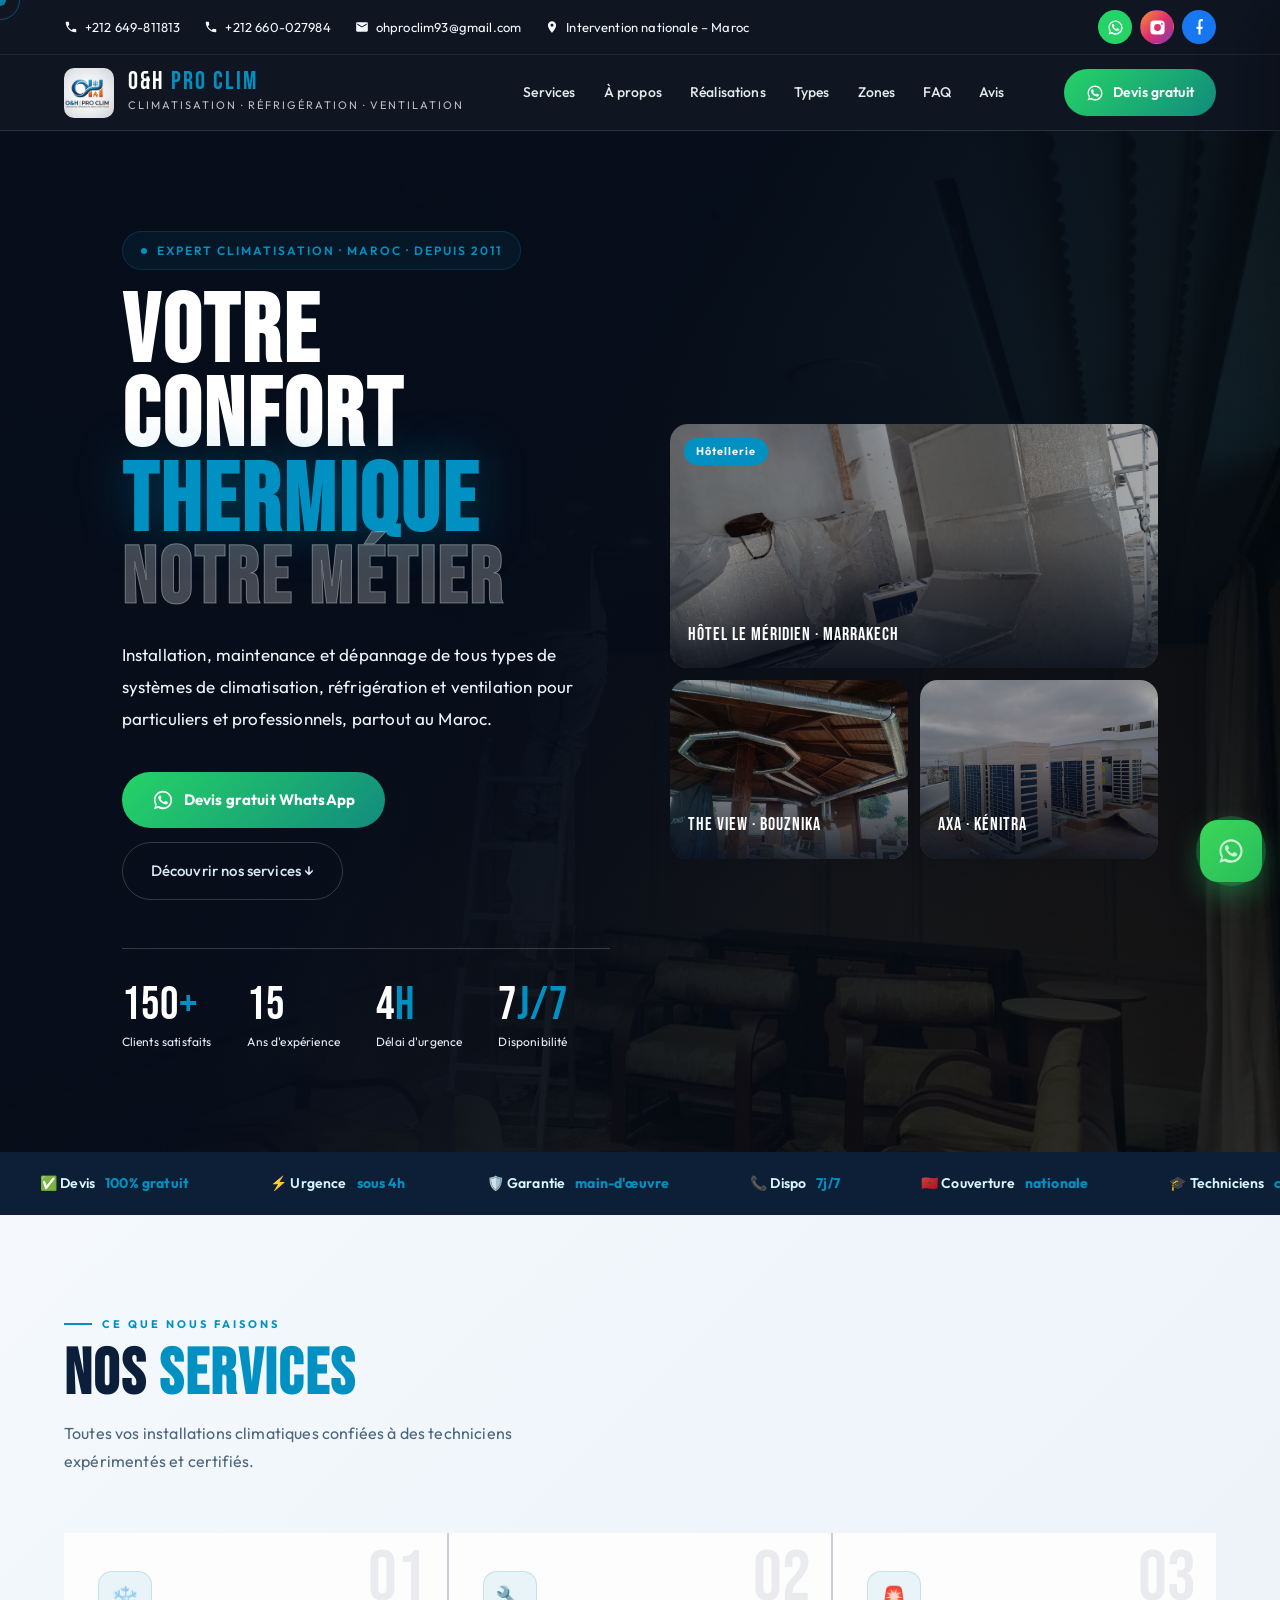
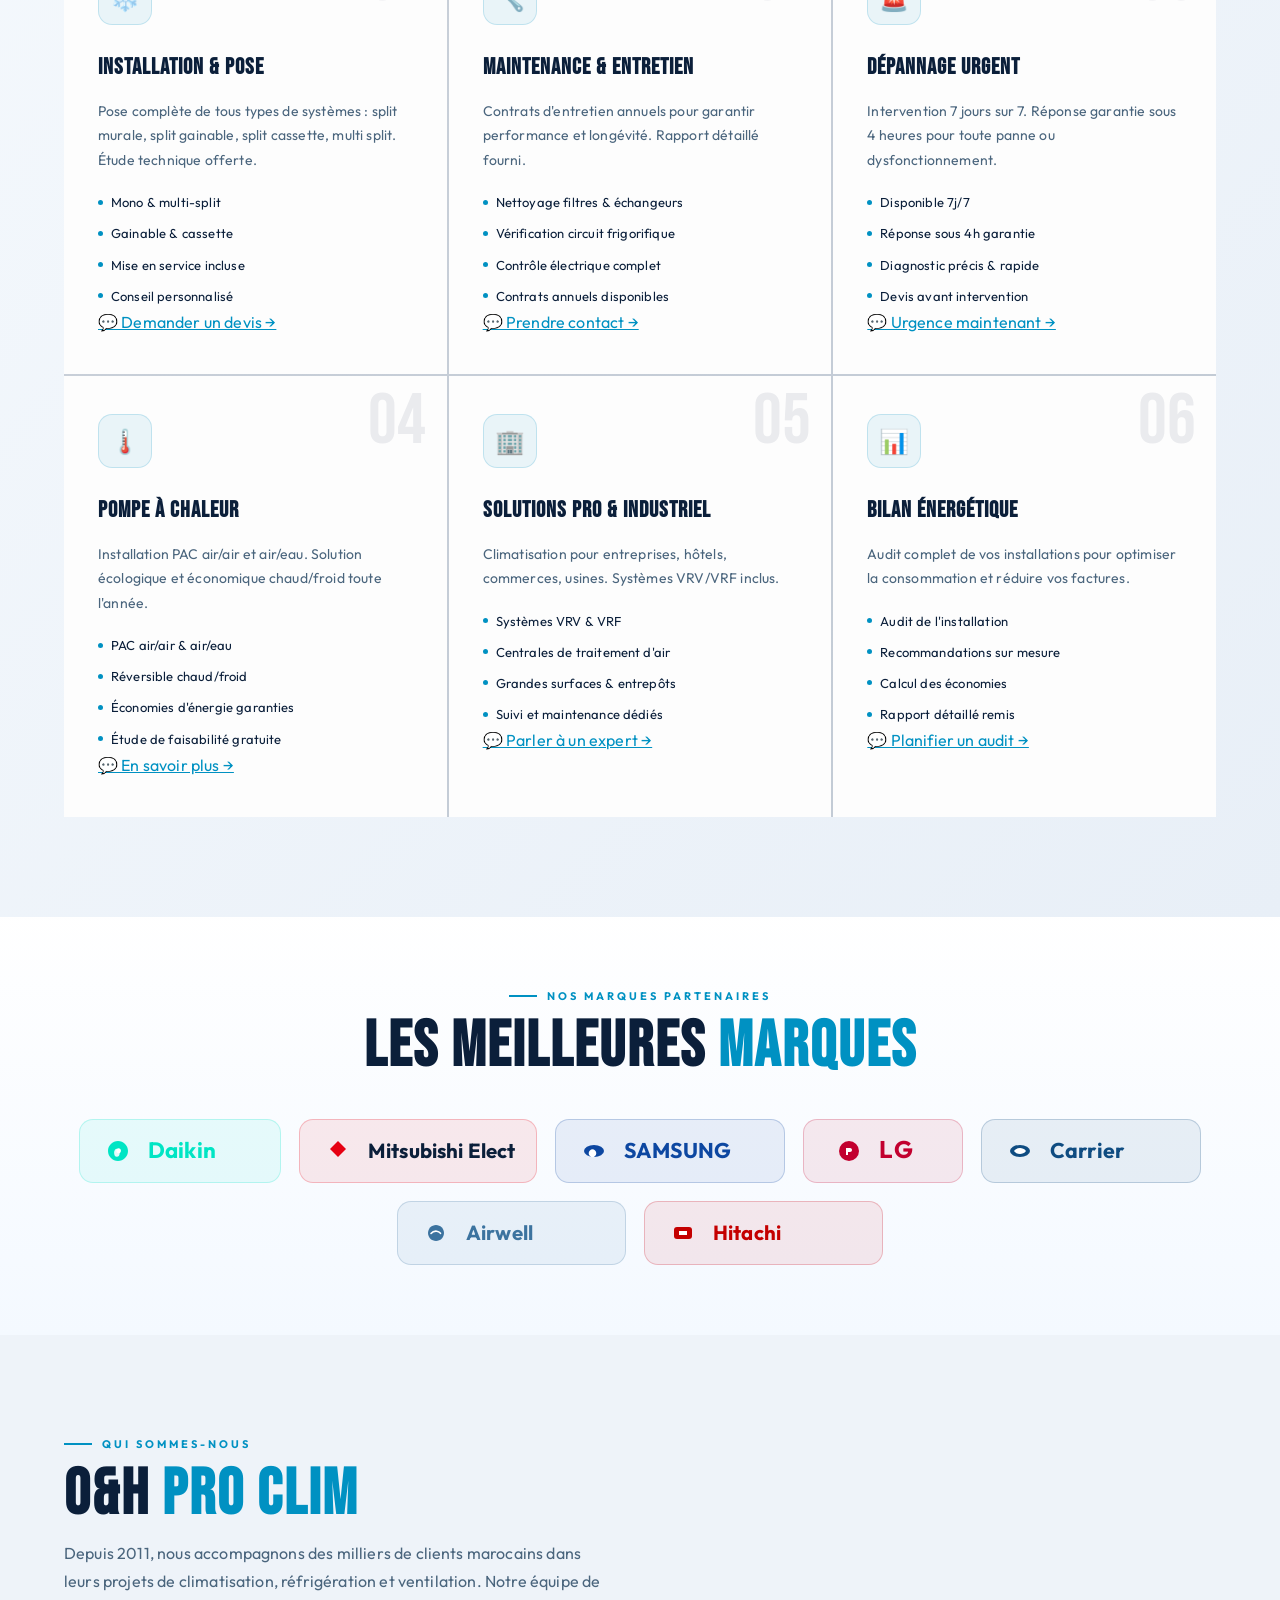
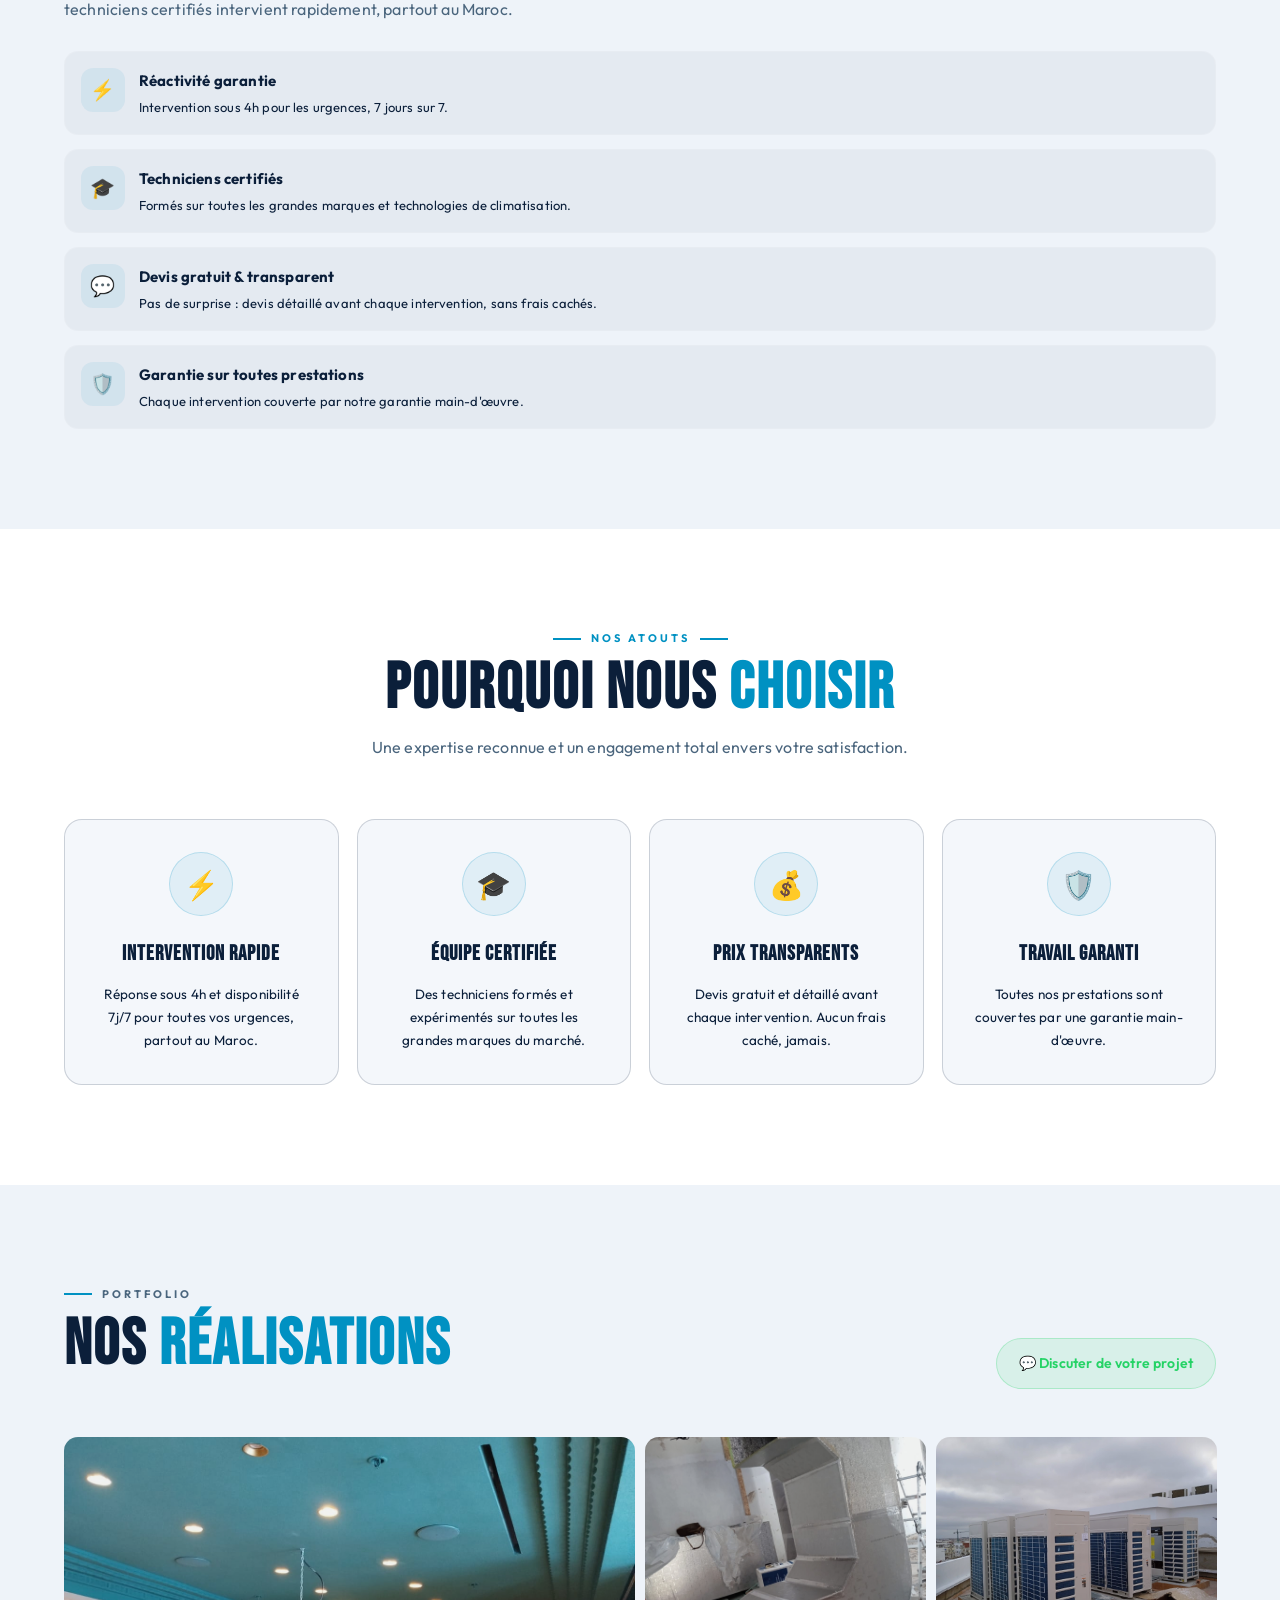
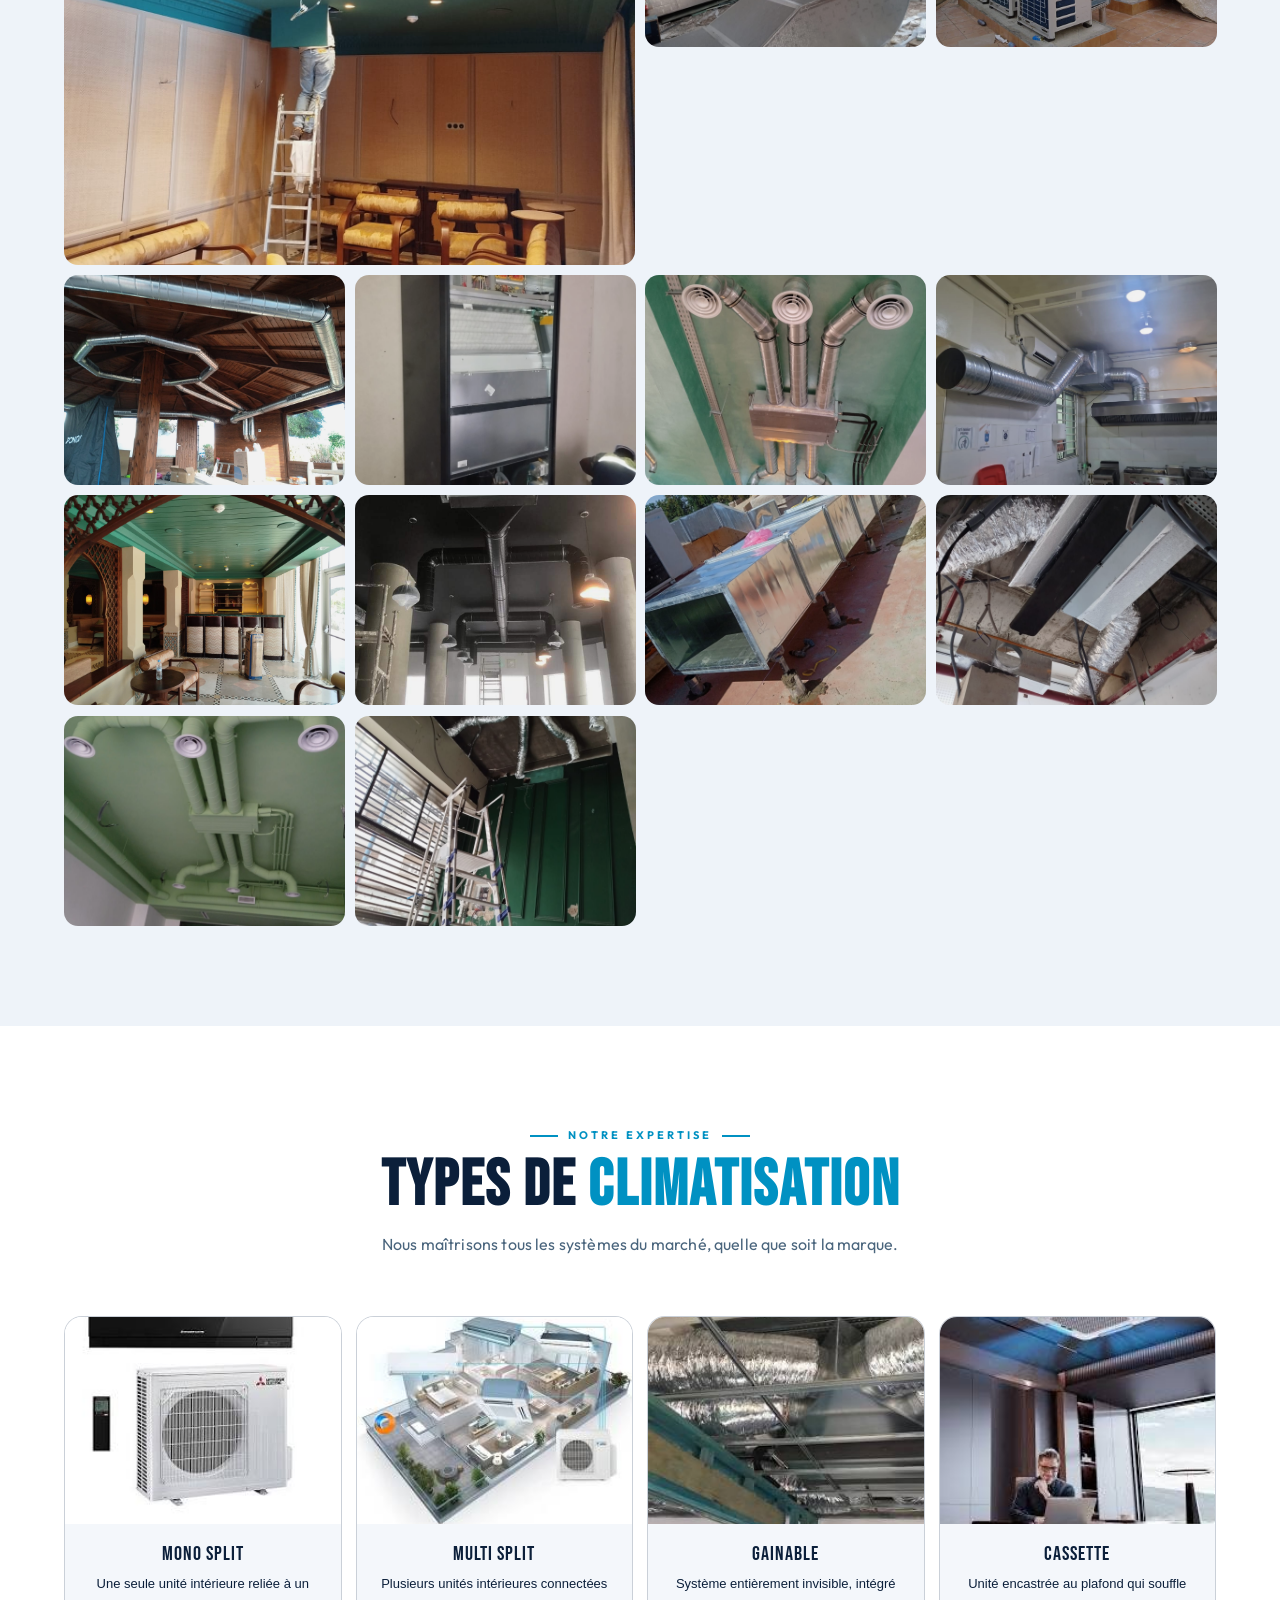
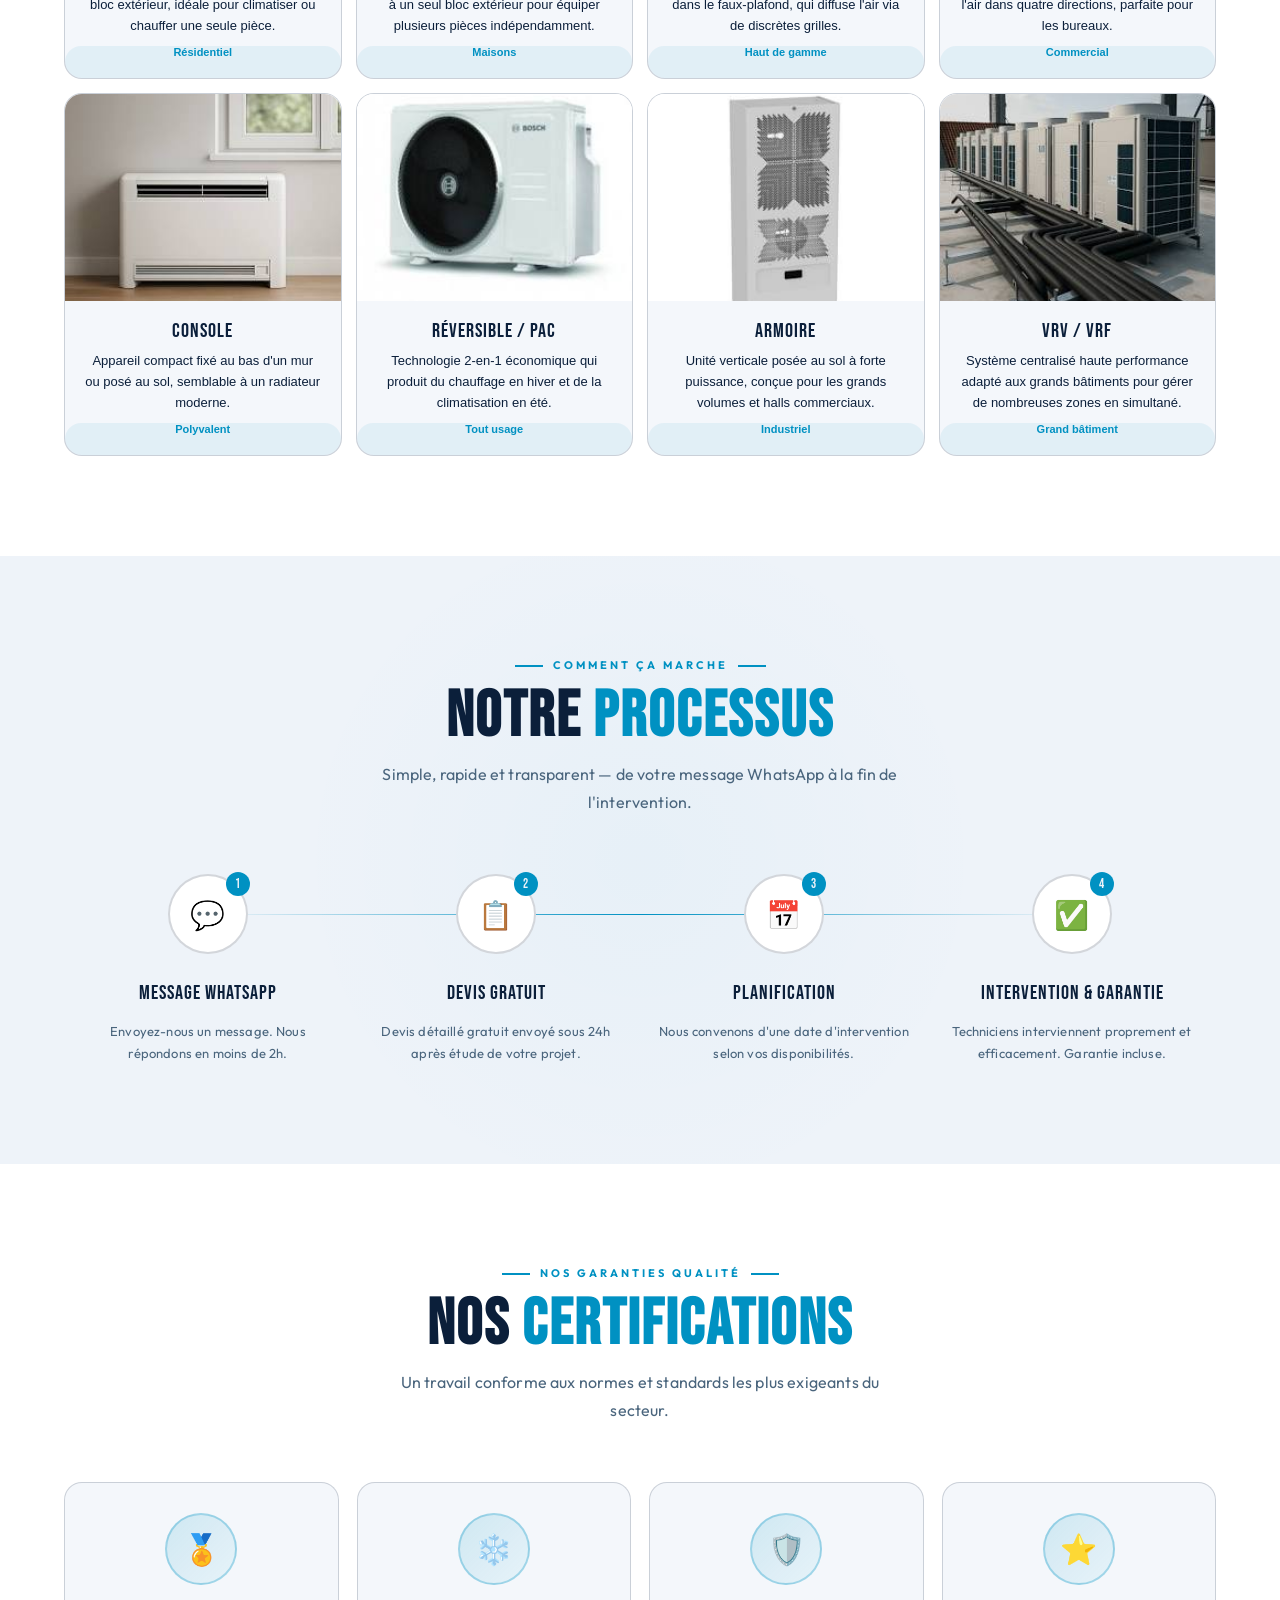
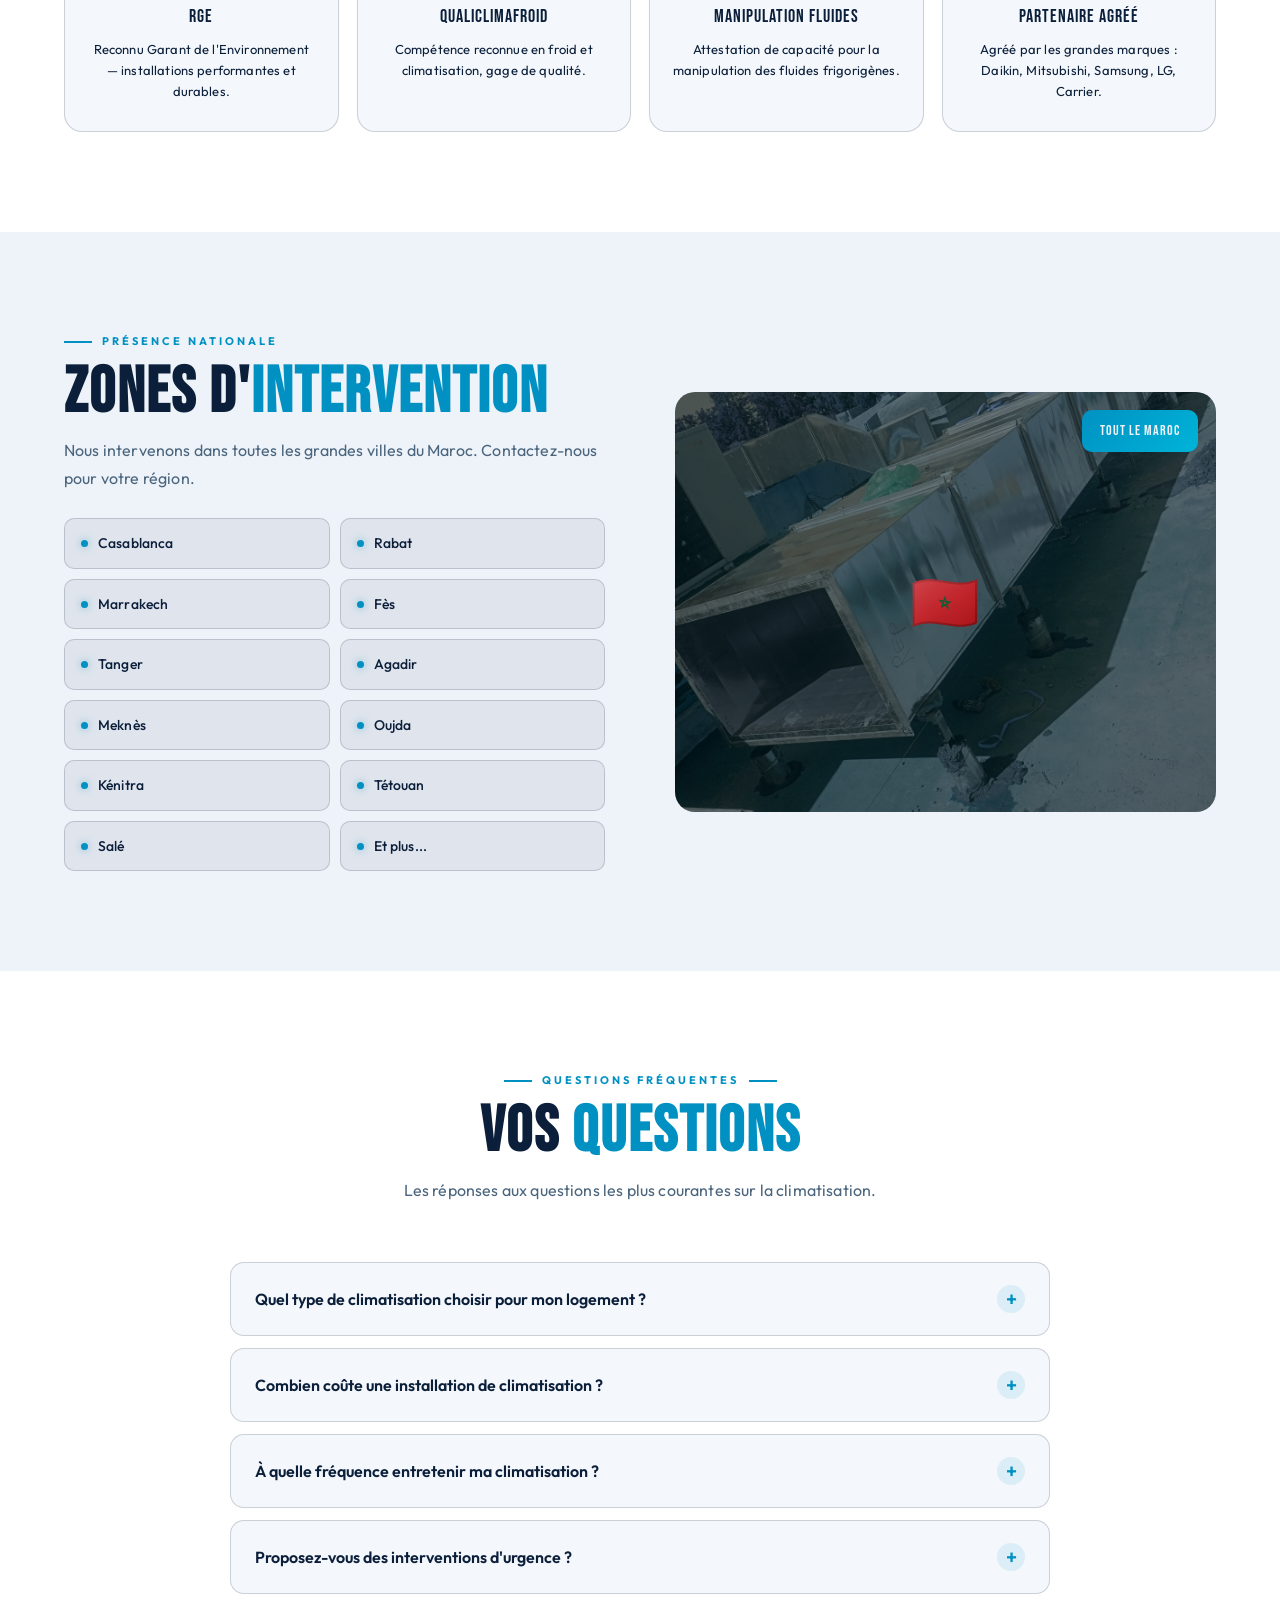
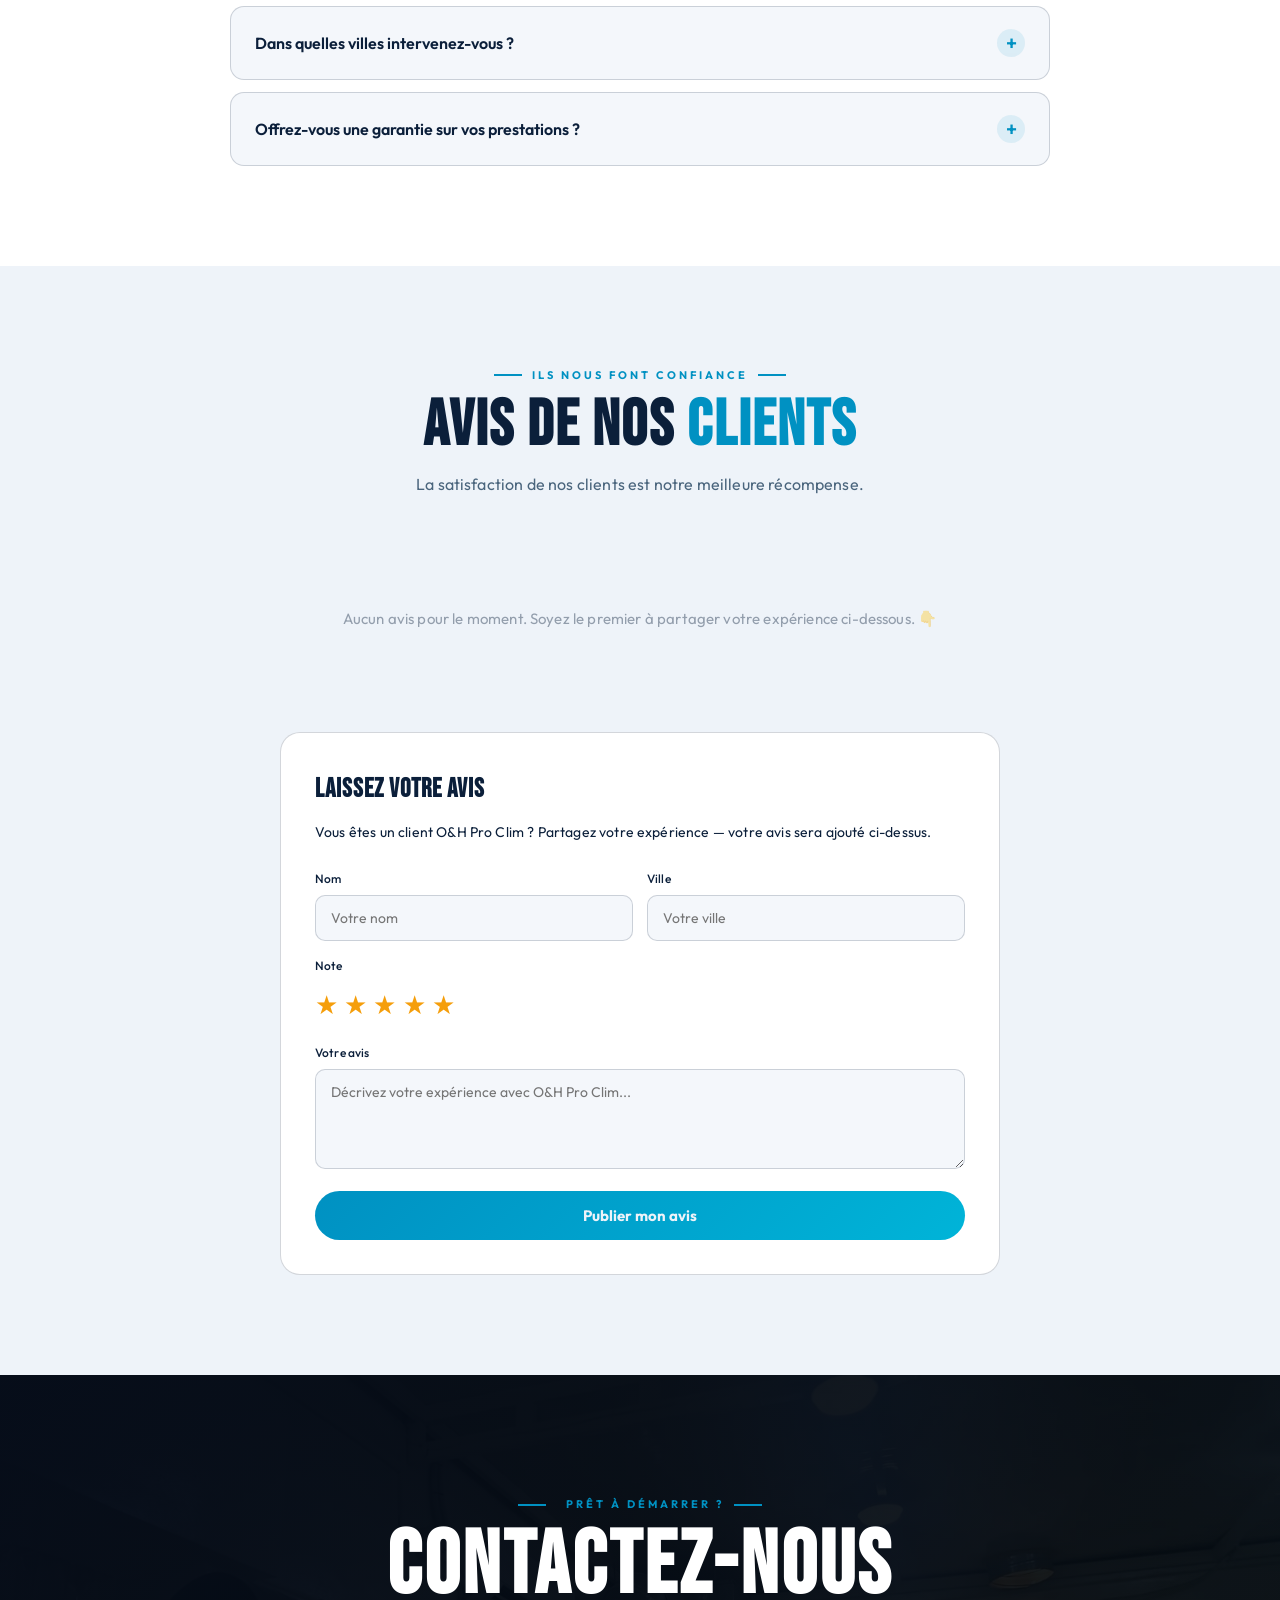
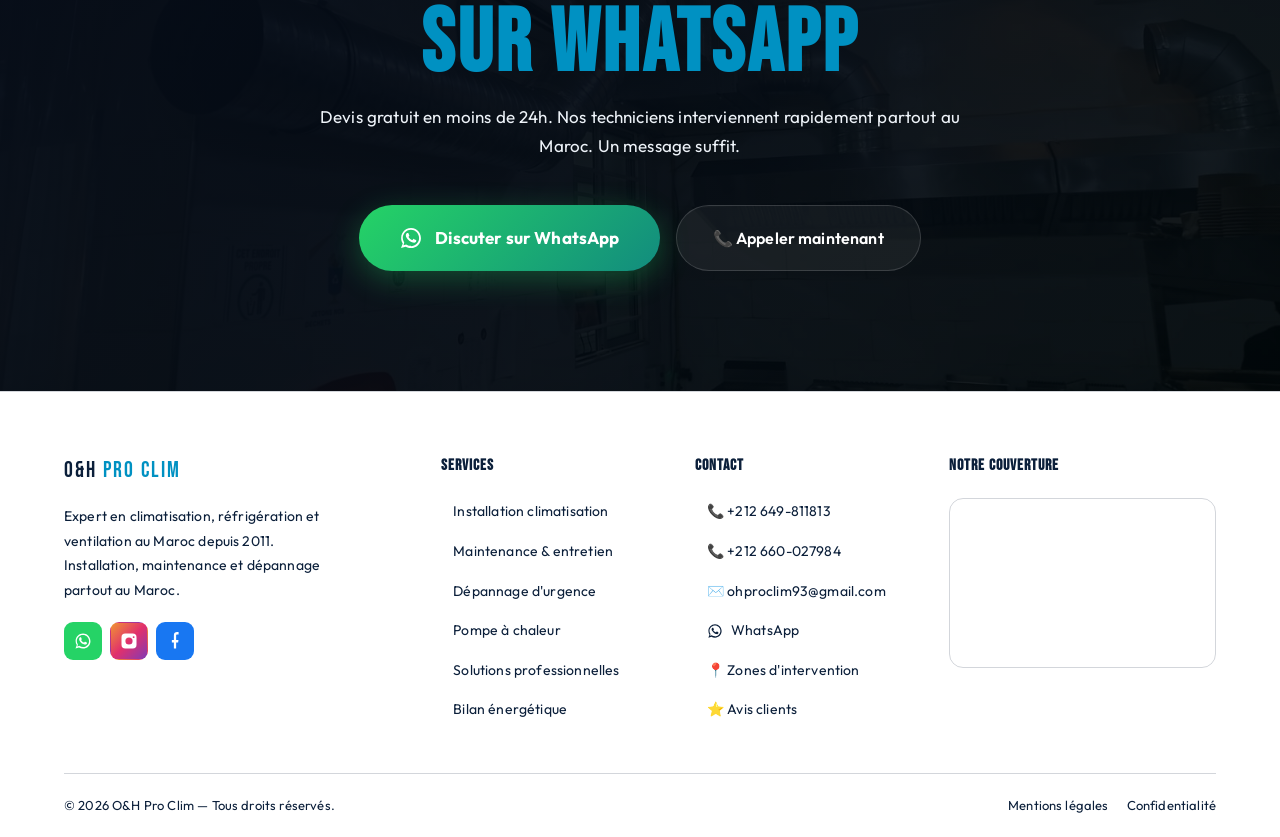
==== commit 0b0bdb5a: "Update index.html" ====
--- a/index.html
+++ b/index.html
@@ -64,13 +64,17 @@
 :root{
   --dark:#eef3f9;--dark2:#ffffff;--dark3:#f4f7fb;--card:#ffffff;
   --ice:#0091c2;--ice2:#00b4d8;--orange:#ff6b35;
-  --text:#0b1f3a;--muted:#5b6b80;--border:rgba(11,31,58,0.12);
+  --text:#0b1f3a;--muted:#4a657d;--border:rgba(11,31,58,0.18);
   --font-head:'Bebas Neue',sans-serif;--font-body:'Outfit',sans-serif;
 }
 html{font-size:16px;line-height:1.6;scroll-behavior:smooth;-webkit-text-size-adjust:100%;text-rendering:optimizeLegibility;-webkit-font-smoothing:antialiased}
-body{font-family:var(--font-body);background:var(--dark);color:var(--text);overflow-x:hidden;min-height:100vh;line-height:1.65}
+body{font-family:var(--font-body);background:var(--dark);color:var(--text);overflow-x:hidden;min-height:100vh;line-height:1.75;font-weight:400;letter-spacing:0.01em;}
+p,ul,ol,li,dd{color:rgba(11,31,58,0.92);line-height:1.85;}
+a{color:var(--ice);}
+a:hover{color:var(--ice2);}
+.section-text, .f-desc, .ssub, .footer-bottom, .footer-bottom a, .faq-a p, .avis-form label, .testi-txt, .srv-dsc, .srv-list li, .type-detail p{color:var(--text);}
 @media (hover: none), (pointer: coarse){body{cursor:auto}}
-img{max-width:100%;height:auto;display:block;-o-object-fit:cover;object-fit:cover}
+img,svg,iframe,video{max-width:100%;height:auto;display:block;-o-object-fit:cover;object-fit:cover}
 button,a,input,textarea,select,.nav-toggle,.lb-close,.lb-nav,.btn-wa,.btn-ghost,.btn-wa-lg,.btn-call,.srv-wa,.topbar-item,.soc-btn,.mobile-menu a,.faq-q,.rate-pick span{touch-action:manipulation;-webkit-tap-highlight-color:transparent}
 button,.nav-toggle,.lb-close,.lb-nav,.btn-wa,.btn-ghost,.btn-wa-lg,.btn-call,.srv-wa,.topbar-item,.soc-btn,.faq-q,.rate-pick span{user-select:none}
 
@@ -79,9 +83,9 @@
 .cursor{position:fixed;width:12px;height:12px;background:var(--ice);border-radius:50%;pointer-events:none;z-index:9999;transition:transform 0.15s;mix-blend-mode:difference;transform:translate(-50%,-50%)}
 .cursor-ring{position:fixed;width:40px;height:40px;border:1.5px solid var(--ice);border-radius:50%;pointer-events:none;z-index:9998;opacity:0.5;transform:translate(-50%,-50%)}
 
-.topbar{background:var(--dark2);padding:10px 5%;display:flex;align-items:center;justify-content:space-between;border-bottom:1px solid var(--border)}
+.topbar{background:rgba(6,13,26,0.95);padding:10px 5%;display:flex;align-items:center;justify-content:space-between;border-bottom:1px solid rgba(255,255,255,0.08);position:relative;z-index:1120;backdrop-filter:blur(18px);-webkit-backdrop-filter:blur(18px);overflow:hidden;transition:height 0.3s ease, padding 0.3s ease, opacity 0.3s ease}
 .topbar-contacts{display:flex;gap:24px}
-.topbar-item{display:flex;align-items:center;gap:7px;font-size:13px;color:rgba(255,255,255,0.75);text-decoration:none;transition:color 0.2s}
+.topbar-item{display:flex;align-items:center;gap:7px;font-size:13px;color:#f4f8ff;text-decoration:none;transition:color 0.2s}
 .topbar-item:hover{color:var(--ice)}
 .topbar-item svg{display:inline-flex;width:14px;height:14px;fill:currentColor;flex-shrink:0;align-self:center;vertical-align:middle;line-height:0;margin-top:0}
 .topbar-right{display:flex;gap:8px}
@@ -116,35 +120,49 @@
 a.f-soc.whatsapp:hover,
 .f-soc.whatsapp:hover{background:#1ebe5b}
 
-nav{background:rgba(6,13,26,0.93);backdrop-filter:blur(20px);-webkit-backdrop-filter:blur(20px);padding:0 5%;display:flex;align-items:center;justify-content:space-between;height:76px;position:sticky;position:-webkit-sticky;top:0;z-index:100;border-bottom:1px solid var(--border)}
+nav{background:rgba(6,13,26,0.96);backdrop-filter:blur(18px);-webkit-backdrop-filter:blur(18px);padding:0 5%;display:flex;align-items:center;justify-content:space-between;height:76px;position:sticky;position:-webkit-sticky;top:0;z-index:1110;border-bottom:1px solid rgba(255,255,255,0.12);will-change:transform,background}
 .logo-wrap{display:flex;align-items:center;gap:14px;text-decoration:none}
 .logo-svg{width:50px;height:50px;flex-shrink:0;border-radius:10px}
 .logo-name{font-family:var(--font-head);font-size:25px;line-height:1;letter-spacing:2px;color:#fff}
 .logo-name span{color:var(--ice)}
-.logo-tag{font-size:11px;color:var(--muted);letter-spacing:2px;text-transform:uppercase;margin-top:2px}
+.logo-tag{font-size:11px;color:rgba(255,255,255,0.72);letter-spacing:2px;text-transform:uppercase;margin-top:2px}
 .nav-links{display:flex;list-style:none}
-.nav-links a{color:rgba(255,255,255,0.65);text-decoration:none;font-size:14px;font-weight:500;padding:26px 14px;display:block;transition:color 0.2s;position:relative}
+.nav-links a{color:#f4f8ff;text-decoration:none;font-size:14px;font-weight:500;padding:26px 14px;display:block;transition:color 0.2s;position:relative}
 .nav-links a::after{content:'';position:absolute;bottom:0;left:14px;right:14px;height:2px;background:var(--ice);transform:scaleX(0);transition:transform 0.25s}
-.nav-links a:hover{color:#fff}
+.nav-links a:hover{color:#00e2b4}
 .nav-links a:hover::after{transform:scaleX(1)}
 .nav-wa{display:flex;align-items:center;gap:9px;background:linear-gradient(135deg,#25d366,#128c7e);color:#fff;padding:11px 22px;border-radius:50px;font-size:14px;font-weight:600;text-decoration:none;transition:all 0.2s}
 .nav-wa:hover{transform:translateY(-2px);box-shadow:0 8px 24px rgba(37,211,102,0.4)}
 .nav-wa svg{width:18px;height:18px;fill:currentColor}
 
-.nav-toggle{display:none;flex-direction:column;gap:5px;background:none;border:0;cursor:pointer;padding:8px}
-.nav-toggle span{width:26px;height:2px;background:#fff;border-radius:2px;transition:transform 0.3s,opacity 0.3s}
-.nav-toggle.open span:nth-child(1){transform:translateY(7px) rotate(45deg)}
-.nav-toggle.open span:nth-child(2){opacity:0}
-.nav-toggle.open span:nth-child(3){transform:translateY(-7px) rotate(-45deg)}
-
-.mobile-menu{position:fixed;top:0;right:0;width:78%;max-width:320px;height:100vh;background:var(--dark2);border-left:1px solid var(--border);z-index:200;transform:translateX(100%);transition:transform 0.35s cubic-bezier(.4,0,.2,1);padding:90px 28px 28px;display:flex;flex-direction:column;gap:6px;overflow-y:auto}
-.mobile-menu.open{transform:translateX(0);box-shadow:-20px 0 60px rgba(0,0,0,0.5)}
-.mobile-menu a{color:rgba(255,255,255,0.8);text-decoration:none;font-size:17px;font-weight:500;padding:14px 4px;border-bottom:1px solid var(--border)}
-.mobile-menu a:hover{color:var(--ice)}
-.mobile-menu .mm-wa{margin-top:18px;background:linear-gradient(135deg,#25d366,#128c7e);color:#fff;text-align:center;border-radius:50px;padding:14px;font-weight:700;border:0}
-.mm-close{position:absolute;top:24px;right:24px;background:none;border:0;color:#fff;font-size:30px;cursor:pointer;line-height:1}
-.menu-overlay{position:fixed;inset:0;background:rgba(0,0,0,0.6);z-index:150;opacity:0;visibility:hidden;transition:all 0.3s}
+.nav-toggle{display:none;width:52px;height:52px;flex-direction:column;justify-content:center;gap:6px;padding:10px;cursor:pointer;background:linear-gradient(135deg,#00b8e8,#0bc6ff);border:1px solid rgba(255,255,255,0.95);border-radius:16px;box-shadow:0 16px 32px rgba(0,145,194,0.4);transition:all 0.25s ease;position:relative;z-index:1110}
+.nav-toggle:hover{background:linear-gradient(135deg,#33c4f0,#4ddcff);transform:translateY(-1px)}
+.nav-toggle span{display:block;width:28px;height:3px;background:#fff;border-radius:999px;transition:all 0.3s ease}
+.nav-toggle.open span:nth-child(1),.nav-toggle.active span:nth-child(1){transform:translateY(7px) rotate(45deg)}
+.nav-toggle.open span:nth-child(2),.nav-toggle.active span:nth-child(2){opacity:0;transform:translateX(-8px)}
+.nav-toggle.open span:nth-child(3),.nav-toggle.active span:nth-child(3){transform:translateY(-7px) rotate(-45deg)}
+
+.mobile-menu{position:fixed;top:0;right:0;bottom:0;width:clamp(280px,55vw,340px);max-width:340px;background:rgba(6,13,26,0.97);backdrop-filter:blur(20px);-webkit-backdrop-filter:blur(20px);z-index:200;transform:translateX(100%);transition:transform 0.35s cubic-bezier(0.4,0,0.2,1);padding:84px 24px 24px;display:flex;flex-direction:column;overflow-y:auto;overscroll-behavior:contain;-webkit-overflow-scrolling:touch}
+.mobile-menu.open{transform:translateX(0);box-shadow:-20px 0 60px rgba(0,0,0,0.28)}
+body.scroll-lock{overflow:hidden;height:100%}
+.mobile-menu a{color:#fff;text-decoration:none;font-size:22px;font-weight:700;padding:18px 0;margin-bottom:0;line-height:1.4;display:block;text-align:center;position:relative}
+.mobile-menu a::after{content:'';position:absolute;left:16px;right:16px;bottom:0;height:1px;background:rgba(255,255,255,0.28)}
+.mobile-menu a + a{margin-top:6px}
+.mobile-menu a:hover{color:#d0f0ff;background:rgba(255,255,255,0.08);transform:translateX(1px)}
+.mobile-menu a:last-child::after{display:none}
+.mobile-menu .mm-wa{margin-top:auto;background:linear-gradient(135deg,#25d366,#128c7e);color:#fff;text-align:center;border-radius:999px;padding:12px 20px;font-size:16px;font-weight:700;border:0;box-shadow:0 16px 32px rgba(0,0,0,0.18)}
+.mm-close{position:absolute;top:18px;right:18px;width:42px;height:42px;background:rgba(255,255,255,0.12);border:1px solid rgba(255,255,255,0.22);border-radius:14px;color:#fff;font-size:28px;cursor:pointer;line-height:1;display:flex;align-items:center;justify-content:center;box-shadow:0 12px 24px rgba(0,0,0,0.24);transition:background 0.25s,transform 0.25s}
+.mm-close:hover{background:rgba(255,255,255,0.18);transform:scale(1.05)}
+.menu-overlay{position:fixed;inset:0;background:rgba(6,13,26,0.97);z-index:150;opacity:0;visibility:hidden;transition:opacity 0.3s,visibility 0.3s;cursor:pointer}
 .menu-overlay.open{opacity:1;visibility:visible}
+
+.site-splash{position:fixed;inset:0;z-index:99999;display:flex;flex-direction:column;align-items:center;justify-content:center;gap:18px;padding:24px;background:linear-gradient(135deg,#061a36,#002d52);color:#fff;text-align:center;transition:opacity 0.45s ease,visibility 0.45s ease;}
+.site-splash-title{font-family:var(--font-head);font-size:clamp(24px,4vw,38px);line-height:1.1;letter-spacing:0.22em;text-transform:uppercase;margin-bottom:8px;}
+.site-splash-subtitle{max-width:420px;margin:0 auto;font-size:15px;color:rgba(255,255,255,0.86);line-height:1.8;}
+.site-splash-logo{width:72px;height:72px;border-radius:20px;background:rgba(255,255,255,0.1);display:flex;align-items:center;justify-content:center;font-family:var(--font-head);font-size:2rem;font-weight:800;color:var(--ice);box-shadow:0 18px 50px rgba(0,0,0,0.25);}
+.site-splash-spinner{width:40px;height:40px;border:4px solid rgba(255,255,255,0.2);border-top-color:var(--ice);border-radius:50%;animation:spin 1s linear infinite;}
+@keyframes spin{to{transform:rotate(360deg)}}
+.site-splash.hidden{opacity:0;visibility:hidden;pointer-events:none;}
 
 #hero{min-height:100vh;position:relative;display:flex;align-items:center;overflow:hidden}
 .hero-bg{position:absolute;inset:0}
@@ -160,20 +178,20 @@
 @keyframes blink{0%,100%{opacity:1}50%{opacity:0.25}}
 h1.htitle{font-family:var(--font-head);font-size:clamp(58px,7.5vw,108px);line-height:0.88;letter-spacing:3px;text-transform:uppercase;color:#fff;margin-bottom:24px;text-rendering:optimizeLegibility}
 h1.htitle .l2{display:block;color:var(--ice);text-shadow:0 0 50px rgba(0,145,194,0.4)}
-h1.htitle .l3{display:block;color:rgba(255,255,255,0.12);-webkit-text-stroke:1px rgba(255,255,255,0.2);font-size:0.82em}
+h1.htitle .l3{display:block;color:rgba(255,255,255,0.24);-webkit-text-stroke:1px rgba(255,255,255,0.35);font-size:0.82em}
 /* Improve hero description contrast for readability on dark backgrounds */
-.hero-desc{font-size:17px;color:rgba(255,255,255,0.72);line-height:1.8;max-width:480px;margin-bottom:36px;font-weight:300}
+.hero-desc{font-size:17px;color:#f0f6ff;line-height:1.9;max-width:520px;margin-bottom:36px;font-weight:400}
 .hero-btns{display:flex;gap:14px;flex-wrap:wrap}
 .btn-wa{display:inline-flex;align-items:center;gap:10px;background:linear-gradient(135deg,#25d366,#128c7e);color:#fff;padding:15px 30px;border-radius:50px;font-size:15px;font-weight:700;text-decoration:none;transition:all 0.25s}
 .btn-wa:hover{transform:translateY(-3px);box-shadow:0 14px 36px rgba(37,211,102,0.45)}
 .btn-wa svg{width:22px;height:22px;fill:currentColor}
-.btn-ghost{display:inline-flex;align-items:center;gap:8px;background:transparent;color:rgba(255,255,255,0.75);padding:15px 28px;border-radius:50px;font-size:15px;font-weight:500;text-decoration:none;border:1px solid rgba(255,255,255,0.18);transition:all 0.2s}
+.btn-ghost{display:inline-flex;align-items:center;gap:8px;background:transparent;color:#d8e6f4;padding:15px 28px;border-radius:50px;font-size:15px;font-weight:500;text-decoration:none;border:1px solid rgba(255,255,255,0.18);transition:all 0.2s}
 .btn-ghost:hover{border-color:var(--ice);color:var(--ice)}
 .hero-stats{display:flex;gap:36px;margin-top:48px;padding-top:34px;border-top:1px solid var(--border);flex-wrap:wrap}
 .hs-num{font-family:var(--font-head);font-size:46px;line-height:1;color:#fff;letter-spacing:1px}
 .hs-num em{color:var(--ice);font-style:normal}
 /* Hero stat labels use a softer blue tone for better contrast */
-.hs-lab{font-size:12px;color:#a0b4cc;margin-top:2px}
+.hs-lab{font-size:12px;color:#d8e6f4;margin-top:2px}
 
 .hero-right{display:grid;grid-template-columns:1fr 1fr;gap:12px}
 .hcard{border-radius:18px;overflow:hidden;position:relative;cursor:pointer}
@@ -187,7 +205,7 @@
 
 .strip{background:var(--dark2);border-top:1px solid var(--border);border-bottom:1px solid var(--border);padding:18px 0;overflow:hidden}
 .strip-track{display:flex;animation:scroll 22s linear infinite;white-space:nowrap}
-.strip-item{display:inline-flex;align-items:center;gap:10px;padding:0 40px;font-size:14px;font-weight:600;color:rgba(255,255,255,0.6);border-right:1px solid var(--border)}
+.strip-item{display:inline-flex;align-items:center;gap:10px;padding:0 40px;font-size:14px;font-weight:600;color:var(--text);border-right:1px solid var(--border)}
 .strip-item strong{color:var(--ice)}
 @keyframes scroll{0%{transform:translateX(0)}100%{transform:translateX(-50%)}}
 
@@ -200,31 +218,51 @@
 .stitle{font-family:var(--font-head);font-size:clamp(36px,5vw,66px);line-height:0.92;text-transform:uppercase;letter-spacing:2px;color:#fff;margin-bottom:14px;text-rendering:optimizeLegibility}
 .stitle span{color:var(--ice)}
 /* Section subtitle contrast adjusted for better readability */
-.ssub{color:#8fa8bf;font-size:16px;line-height:1.75;max-width:540px;font-weight:300}
+.ssub{color:rgba(255,255,255,0.92);font-size:16px;line-height:1.75;max-width:540px;font-weight:400}
 /* Emphasize the marques section title in brand accent color */
 .brands-head .stitle{color:var(--ice)}
+/* Dark text for section headers on light section backgrounds */
+#marques .stitle,
+#services .stitle,
+#types .stitle,
+#pourquoi .stitle,
+#certifications .stitle,
+#faq .stitle,
+#about .stitle,
+#processus .stitle,
+#zones .stitle,
+#temoignages .stitle{color:var(--text)}
+#marques .ssub,
+#types .ssub,
+#pourquoi .ssub,
+#certifications .ssub,
+#faq .ssub,
+#services .ssub,
+#about .ssub,
+#processus .ssub,
+#zones .ssub,
+#temoignages .ssub{color:var(--muted)}
 .shead{margin-bottom:58px}
 .shead.center{text-align:center}
 .shead.center .ssub{margin:0 auto}
 
-#services{background:var(--dark)}
+#services{background:linear-gradient(135deg,rgba(245,249,253,1),rgba(232,239,247,1));}
 .srv-grid{display:grid;grid-template-columns:repeat(3,1fr);gap:2px;background:var(--border)}
-.srv-card{background:var(--dark2);padding:38px 34px;position:relative;overflow:hidden;transition:background 0.3s}
+.srv-card{background:rgba(255,255,255,0.96);padding:38px 34px;position:relative;overflow:hidden;transition:background 0.3s,box-shadow 0.3s}
 .srv-card::before{content:'';position:absolute;top:0;left:0;width:3px;height:0;background:linear-gradient(180deg,var(--ice),var(--ice2));transition:height 0.4s}
-.srv-card:hover{background:var(--dark3)}
+.srv-card:hover{background:rgba(255,255,255,0.98);box-shadow:0 24px 60px rgba(0,0,0,0.08)}
 .srv-card:hover::before{height:100%}
-.srv-n{font-family:var(--font-head);font-size:72px;color:rgba(255,255,255,0.03);position:absolute;top:10px;right:20px;line-height:1}
-.srv-ico{width:54px;height:54px;border-radius:14px;background:rgba(0,145,194,0.07);border:1px solid rgba(0,145,194,0.15);display:flex;align-items:center;justify-content:center;font-size:24px;margin-bottom:22px;transition:all 0.3s}
+.srv-n{font-family:var(--font-head);font-size:72px;color:rgba(0,0,0,0.04);position:absolute;top:10px;right:20px;line-height:1}
+.srv-ico{width:54px;height:54px;border-radius:14px;background:rgba(0,145,194,0.08);border:1px solid rgba(0,145,194,0.18);display:flex;align-items:center;justify-content:center;font-size:24px;margin-bottom:22px;transition:all 0.3s}
 .srv-card:hover .srv-ico{background:rgba(0,145,194,0.14);border-color:rgba(0,145,194,0.35)}
-.srv-ttl{font-family:var(--font-head);font-size:23px;letter-spacing:1px;text-transform:uppercase;color:#fff;margin-bottom:12px}
-.srv-dsc{font-size:14px;color:var(--muted);line-height:1.7;margin-bottom:18px}
+.srv-ttl{font-family:var(--font-head);font-size:23px;letter-spacing:1px;text-transform:uppercase;color:var(--text);margin-bottom:12px}
+.srv-dsc{font-size:14px;color:var(--muted);line-height:1.75;margin-bottom:18px}
 .srv-list{list-style:none;display:flex;flex-direction:column;gap:7px}
-.srv-list li{font-size:13px;color:rgba(255,255,255,0.55);display:flex;align-items:center;gap:8px}
+.srv-list li{font-size:13px;color:var(--muted);display:flex;align-items:center;gap:8px}
 .srv-list li::before{content:'';width:5px;height:5px;background:var(--ice);border-radius:50%;flex-shrink:0}
-.srv-wa{display:inline-flex;align-items:center;gap:7px;margin-top:22px;color:var(--ice);font-size:13px;font-weight:600;text-decoration:none;opacity:0;transform:translateY(5px);transition:all 0.3s}
 .srv-card:hover .srv-wa{opacity:1;transform:translateY(0)}
 
-#marques{background:var(--dark2);padding:70px 5%}
+#marques{background:linear-gradient(180deg,rgba(255,255,255,0.98),rgba(244,249,255,1));padding:70px 5%}
 .brands-head{text-align:center;margin-bottom:42px}
 .brands-head .stag{justify-content:center}
 .brands-row{display:flex;flex-wrap:wrap;justify-content:center;align-items:center;gap:18px}
@@ -243,20 +281,13 @@
 .brand-logo svg{height:26px;width:auto}
 
 #about{background:var(--dark)}
-.about-inner{display:grid;grid-template-columns:1fr 1fr;gap:80px;align-items:center}
-.about-imgs{display:grid;grid-template-columns:1fr 1fr;gap:12px;position:relative}
-.aimg-main{grid-column:span 2;border-radius:20px;overflow:hidden;aspect-ratio:16/9}
-.aimg-main img,.aimg-sm img{width:100%;height:100%;object-fit:cover;filter:brightness(0.82);display:block;transition:transform 0.4s}
-.aimg-sm{border-radius:14px;overflow:hidden;aspect-ratio:4/3}
-.aimg-sm:hover img{transform:scale(1.05)}
-.about-badge-box{position:absolute;bottom:-18px;right:20px;background:linear-gradient(135deg,var(--ice),var(--ice2));color:var(--dark);border-radius:14px;padding:16px 22px;font-family:var(--font-head);font-size:13px;letter-spacing:1px;text-transform:uppercase;box-shadow:0 8px 30px rgba(0,145,194,0.38);z-index:2}
-.about-badge-box strong{display:block;font-size:38px;line-height:1;letter-spacing:-1px}
+.about-inner{display:grid;grid-template-columns:1fr;gap:80px;align-items:start}
 .av-list{display:flex;flex-direction:column;gap:14px;margin-top:28px}
-.av-item{display:flex;gap:14px;align-items:flex-start;padding:16px;border-radius:14px;background:rgba(255,255,255,0.02);border:1px solid var(--border);transition:border-color 0.2s}
-.av-item:hover{border-color:rgba(0,145,194,0.2)}
+.av-item{display:flex;gap:14px;align-items:flex-start;padding:16px;border-radius:14px;background:rgba(255,255,255,0.05);border:1px solid rgba(255,255,255,0.1);transition:border-color 0.2s}
+.av-item:hover{border-color:rgba(0,145,194,0.25)}
 .av-ico{width:44px;height:44px;border-radius:12px;background:rgba(0,145,194,0.08);display:flex;align-items:center;justify-content:center;font-size:20px;flex-shrink:0}
-.av-ttl{font-weight:700;color:#fff;font-size:15px;margin-bottom:3px}
-.av-dsc{font-size:13px;color:var(--muted);line-height:1.6}
+.av-ttl{font-weight:700;color:var(--text);font-size:15px;margin-bottom:3px}
+.av-dsc{font-size:13px;color:var(--text);line-height:1.6}
 
 #pourquoi{background:var(--dark2)}
 .why-grid{display:grid;grid-template-columns:repeat(4,1fr);gap:18px}
@@ -266,11 +297,14 @@
 .why-card:hover::after{opacity:1}
 .why-ico{width:64px;height:64px;margin:0 auto 20px;border-radius:50%;background:rgba(0,145,194,0.08);border:1px solid rgba(0,145,194,0.2);display:flex;align-items:center;justify-content:center;font-size:28px;transition:transform 0.4s}
 .why-card:hover .why-ico{transform:scale(1.12) rotate(6deg)}
-.why-ttl{font-family:var(--font-head);font-size:21px;letter-spacing:1px;text-transform:uppercase;color:#fff;margin-bottom:10px}
-.why-dsc{font-size:13.5px;color:var(--muted);line-height:1.7}
+.why-ttl{font-family:var(--font-head);font-size:21px;letter-spacing:1px;text-transform:uppercase;color:var(--text);margin-bottom:10px}
+.why-dsc{font-size:13.5px;color:var(--text);line-height:1.7}
 
 #realisations{background:var(--dark)}
 .gallery-head{display:flex;align-items:flex-end;justify-content:space-between;margin-bottom:48px;gap:24px;flex-wrap:wrap}
+#realisations .gallery-head .stitle{color:var(--text)}
+#realisations .gallery-head .stag{color:var(--muted)}
+#realisations .gallery-head .stitle span{color:var(--ice)}
 .gallery-wa{display:inline-flex;align-items:center;gap:9px;background:rgba(37,211,102,0.1);border:1px solid rgba(37,211,102,0.25);color:#25d366;padding:12px 22px;border-radius:50px;font-size:14px;font-weight:600;text-decoration:none;transition:all 0.2s}
 .gallery-wa:hover{background:rgba(37,211,102,0.18)}
 .gal-grid{display:grid;grid-template-columns:repeat(4,1fr);gap:10px}
@@ -310,14 +344,14 @@
 .type-card::after{content:'';position:absolute;bottom:0;left:50%;transform:translateX(-50%);width:0;height:2px;background:var(--ice);transition:width 0.3s}
 .type-card:hover,.type-card.active{border-color:rgba(0,145,194,0.25);transform:translateY(-6px)}
 .type-card:hover::after,.type-card.active::after{width:60%}
-.t-ttl{font-family:var(--font-head);font-size:20px;letter-spacing:1px;text-transform:uppercase;color:#fff;margin-bottom:8px}
-.t-dsc{font-size:13px;color:var(--muted);line-height:1.6}
+.t-ttl{font-family:var(--font-head);font-size:20px;letter-spacing:1px;text-transform:uppercase;color:var(--text);margin-bottom:8px}
+.t-dsc{font-size:13px;color:var(--text);line-height:1.6}
 .t-badge{display:inline-block;margin-top:12px;background:rgba(0,145,194,0.08);color:var(--ice);font-size:11px;font-weight:600;padding:4px 12px;border-radius:999px}
 .type-detail{margin-top:24px;background:linear-gradient(135deg,rgba(0,145,194,0.16),rgba(11,31,58,0.7));border:1px solid rgba(0,145,194,0.2);border-radius:22px;padding:24px;display:grid;grid-template-columns:1.1fr 0.9fr;gap:24px;align-items:center;box-shadow:0 20px 50px rgba(0,0,0,0.2)}
 .type-detail.hidden{display:none}
 .type-detail img{width:100%;height:320px;object-fit:cover;border-radius:16px;border:1px solid rgba(255,255,255,0.08)}
 .type-detail h3{font-family:var(--font-head);font-size:24px;color:#fff;margin:0 0 10px}
-.type-detail p{margin:0;color:var(--muted);line-height:1.8;font-size:15px}
+.type-detail p{margin:0;color:var(--text);line-height:1.8;font-size:15px}
 .type-detail .type-badge{display:inline-block;margin-bottom:14px;background:rgba(0,145,194,0.12);color:var(--ice);font-size:12px;font-weight:700;padding:6px 12px;border-radius:999px}
 
 #processus{background:var(--dark);overflow:hidden;position:relative}
@@ -328,7 +362,7 @@
 .step-circle{width:80px;height:80px;border-radius:50%;background:var(--dark2);border:2px solid var(--border);display:flex;align-items:center;justify-content:center;font-size:28px;margin:0 auto 22px;position:relative;transition:all 0.3s;z-index:2}
 .step:hover .step-circle{border-color:var(--ice);background:rgba(0,145,194,0.08);box-shadow:0 0 30px rgba(0,145,194,0.2)}
 .step-n{position:absolute;top:-4px;right:-4px;width:24px;height:24px;background:var(--ice);border-radius:50%;font-family:var(--font-head);font-size:13px;color:var(--dark);display:flex;align-items:center;justify-content:center}
-.step-ttl{font-family:var(--font-head);font-size:20px;letter-spacing:1px;text-transform:uppercase;color:#fff;margin-bottom:10px}
+.step-ttl{font-family:var(--font-head);font-size:20px;letter-spacing:1px;text-transform:uppercase;color:var(--text);margin-bottom:10px}
 .step-dsc{font-size:13px;color:var(--muted);line-height:1.65}
 
 #certifications{background:var(--dark2)}
@@ -336,9 +370,9 @@
 .cert-badge{background:var(--dark3);border:1px solid var(--border);border-radius:18px;padding:30px 22px;text-align:center;transition:all 0.3s}
 .cert-badge:hover{border-color:rgba(0,145,194,0.3);transform:translateY(-5px)}
 .cert-seal{width:72px;height:72px;margin:0 auto 16px;border-radius:50%;background:linear-gradient(135deg,rgba(0,145,194,0.15),rgba(0,180,216,0.05));border:2px solid rgba(0,145,194,0.3);display:flex;align-items:center;justify-content:center;font-size:30px}
-.cert-name{font-family:var(--font-head);font-size:18px;letter-spacing:1px;color:#fff;text-transform:uppercase;margin-bottom:6px}
+.cert-name{font-family:var(--font-head);font-size:18px;letter-spacing:1px;color:var(--text);text-transform:uppercase;margin-bottom:6px}
 /* Certification descriptions are slightly larger for improved readability */
-.cert-dsc{font-size:13px;color:var(--muted);line-height:1.6}
+.cert-dsc{font-size:13px;color:var(--text);line-height:1.6}
 
 #zones{background:var(--dark)}
 .zones-inner{display:grid;grid-template-columns:1fr 1fr;gap:70px;align-items:center}
@@ -357,12 +391,12 @@
 .faq-list{max-width:820px;margin:0 auto;display:flex;flex-direction:column;gap:12px}
 .faq-item{background:var(--dark3);border:1px solid var(--border);border-radius:14px;overflow:hidden;transition:border-color 0.3s}
 .faq-item.open{border-color:rgba(0,145,194,0.3)}
-.faq-q{width:100%;background:none;border:0;color:#fff;text-align:left;font-family:var(--font-body);font-size:16px;font-weight:600;padding:22px 24px;display:flex;align-items:center;justify-content:space-between;gap:16px;cursor:pointer}
+.faq-q{width:100%;background:none;border:0;color:var(--text);text-align:left;font-family:var(--font-body);font-size:16px;font-weight:600;padding:22px 24px;display:flex;align-items:center;justify-content:space-between;gap:16px;cursor:pointer}
 .faq-q .faq-ico{width:28px;height:28px;flex-shrink:0;border-radius:50%;background:rgba(0,145,194,0.1);color:var(--ice);display:flex;align-items:center;justify-content:center;font-size:20px;transition:transform 0.3s}
 .faq-item.open .faq-ico{transform:rotate(45deg)}
 .faq-a{max-height:0;overflow:hidden;transition:max-height 0.4s ease}
 /* FAQ answers are slightly larger for easier reading on mobile and desktop */
-.faq-a p{padding:0 24px 22px;color:var(--muted);font-size:15px;line-height:1.8}
+.faq-a p{padding:0 24px 22px;color:var(--text);font-size:15px;line-height:1.8}
 
 #temoignages{background:var(--dark)}
 .testi-grid{display:grid;grid-template-columns:repeat(3,1fr);gap:20px;margin-bottom:50px}
@@ -372,18 +406,18 @@
 .testi-card.newly-added{box-shadow:0 0 0 3px rgba(0,145,194,0.3);animation:new-review 0.8s ease-in-out;}
 @keyframes new-review{0%{transform:scale(0.98);opacity:0.8}50%{transform:scale(1.01);opacity:1}100%{transform:scale(1);opacity:1}}
 .testi-stars{color:#f59e0b;font-size:16px;letter-spacing:3px;margin-bottom:16px}
-.testi-txt{font-size:15px;color:rgba(255,255,255,0.65);line-height:1.75;margin-bottom:22px;font-weight:300;font-style:italic}
+.testi-txt{font-size:15px;color:var(--text);line-height:1.75;margin-bottom:22px;font-weight:400;font-style:italic}
 .testi-author{display:flex;align-items:center;gap:12px;padding-top:18px;border-top:1px solid var(--border)}
 .tav{width:44px;height:44px;border-radius:50%;background:linear-gradient(135deg,var(--ice),var(--ice2));display:flex;align-items:center;justify-content:center;font-family:var(--font-head);font-size:17px;color:var(--dark);flex-shrink:0}
-.tname{font-weight:700;color:#fff;font-size:15px}
+.tname{font-weight:700;color:var(--text);font-size:15px}
 .tcity{font-size:12px;color:var(--ice);margin-top:2px}
 
 .avis-box{max-width:720px;margin:0 auto;background:var(--dark2);border:1px solid var(--border);border-radius:20px;padding:34px}
-.avis-box h3{font-family:var(--font-head);font-size:26px;letter-spacing:1px;color:#fff;text-transform:uppercase;margin-bottom:8px}
-.avis-box p.hint{color:var(--muted);font-size:14px;margin-bottom:22px}
+.avis-box h3{font-family:var(--font-head);font-size:26px;letter-spacing:1px;color:var(--text);text-transform:uppercase;margin-bottom:8px}
+.avis-box p.hint{color:var(--text);font-size:14px;margin-bottom:22px}
 .avis-form{display:grid;grid-template-columns:1fr 1fr;gap:14px}
 .avis-form .full{grid-column:span 2}
-.avis-form label{display:block;font-size:12px;color:var(--muted);margin-bottom:6px;font-weight:500}
+.avis-form label{display:block;font-size:12px;color:var(--text);margin-bottom:6px;font-weight:500}
 .avis-form input,.avis-form textarea,.avis-form select{width:100%;background:var(--dark3);border:1px solid var(--border);border-radius:10px;padding:13px 15px;color:#fff;font-family:var(--font-body);font-size:14px;transition:border-color 0.2s}
 .avis-form input:focus,.avis-form textarea:focus,.avis-form select:focus{border-color:var(--ice);outline:none}
 .avis-form textarea{resize:vertical;min-height:100px}
@@ -402,7 +436,7 @@
 .cta-ttl{font-family:var(--font-head);font-size:clamp(46px,7vw,88px);line-height:0.88;text-transform:uppercase;letter-spacing:3px;color:#fff;margin-bottom:20px}
 .cta-ttl span{color:var(--ice);display:block}
 /* CTA subtitle remains readable while staying softer than the title */
-.cta-sub{color:rgba(255,255,255,0.65);font-size:17px;line-height:1.7;margin-bottom:44px;font-weight:300}
+.cta-sub{color:#eef3f9;font-size:17px;line-height:1.7;margin-bottom:44px;font-weight:400}
 .cta-btns{display:flex;gap:16px;justify-content:center;flex-wrap:wrap}
 .btn-wa-lg{display:inline-flex;align-items:center;gap:12px;background:linear-gradient(135deg,#25d366,#128c7e);color:#fff;padding:18px 40px;border-radius:50px;font-size:17px;font-weight:700;text-decoration:none;transition:all 0.25s;box-shadow:0 8px 30px rgba(37,211,102,0.3)}
 .btn-wa-lg:hover{transform:translateY(-3px);box-shadow:0 18px 44px rgba(37,211,102,0.5)}
@@ -412,48 +446,47 @@
 
 footer{background:var(--dark2);border-top:1px solid var(--border);padding:60px 5% 0}
 .footer-top{display:grid;grid-template-columns:1.6fr 1fr 1fr 1.3fr;gap:48px;padding-bottom:48px;border-bottom:1px solid var(--border)}
-.f-brand{font-family:var(--font-head);font-size:22px;letter-spacing:2px;color:#fff;margin-bottom:14px}
+.f-brand{font-family:var(--font-head);font-size:22px;letter-spacing:2px;color:var(--text);margin-bottom:14px}
 .f-brand span{color:var(--ice)}
 /* Footer description remains readable on desktop, with a mobile override below */
-.f-desc{font-size:14px;color:var(--muted);line-height:1.75;max-width:270px;margin-bottom:20px}
+.f-desc{font-size:14px;color:var(--text);line-height:1.75;max-width:270px;margin-bottom:20px}
 .f-socs{display:flex;gap:8px}
 .f-soc{width:38px;height:38px;border-radius:9px;background:rgba(255,255,255,0.05);border:1px solid var(--border);display:flex;align-items:center;justify-content:center;text-decoration:none;color:#fff;transition:all 0.2s}
 .f-soc svg{width:18px;height:18px;fill:currentColor}
 .f-soc:hover{background:var(--ice);color:var(--dark);border-color:var(--ice)}
-.f-col h4{font-family:var(--font-head);font-size:16px;letter-spacing:1px;text-transform:uppercase;color:#fff;margin-bottom:18px}
+.f-col h4{font-family:var(--font-head);font-size:16px;letter-spacing:1px;text-transform:uppercase;color:var(--text);margin-bottom:18px}
 .f-links{list-style:none;display:flex;flex-direction:column;gap:10px}
-.f-links a{color:var(--muted);text-decoration:none;font-size:14px;transition:color 0.2s;display:flex;align-items:center;gap:8px}
+.f-links a{color:var(--text);text-decoration:none;font-size:14px;transition:color 0.2s;display:flex;align-items:center;gap:8px}
 .f-links a svg{width:16px;height:16px;flex-shrink:0;fill:currentColor}
 .f-links a::before{content:'›';color:var(--ice);opacity:0;transform:translateX(-4px);transition:all 0.2s;font-size:16px}
-.f-links a:hover{color:#fff}
+.f-links a:hover{color:var(--ice)}
 .f-links a:hover::before{opacity:1;transform:translateX(0)}
 .f-map{border-radius:14px;overflow:hidden;border:1px solid var(--border);height:170px}
 .f-map iframe{width:100%;height:100%;border:0;filter:grayscale(0.3) invert(0.9) hue-rotate(180deg)}
-.footer-bottom{display:flex;align-items:center;justify-content:space-between;padding:20px 0;font-size:13px;color:var(--muted);flex-wrap:wrap;gap:10px}
-.footer-bottom a{color:var(--muted);text-decoration:none}
+.footer-bottom{display:flex;align-items:center;justify-content:space-between;padding:20px 0;font-size:13px;color:var(--text);flex-wrap:wrap;gap:10px}
+.footer-bottom a{color:var(--text);text-decoration:none}
 .footer-bottom a:hover{color:var(--ice)}
 
-.wa-float{position:fixed;bottom:max(24px, env(safe-area-inset-bottom, 0px));right:max(24px, env(safe-area-inset-right, 0px));z-index:99999;overflow:visible;text-decoration:none}
+.topbar,nav{transition:background 0.3s ease,box-shadow 0.3s ease,transform 0.3s ease}
+.topbar.scrolled{height:0;padding-top:0;padding-bottom:0;border-bottom:none;opacity:0;pointer-events:none}
+nav.scrolled{background:rgba(6,13,26,0.98);border-bottom-color:rgba(255,255,255,0.16);box-shadow:0 10px 40px rgba(0,0,0,0.35)}
+.nav-toggle.open, .nav-toggle.active{box-shadow:0 18px 40px rgba(0,145,194,0.4)}
+
+.wa-float{position:fixed;bottom:max(18px, env(safe-area-inset-bottom, 0px));right:max(18px, env(safe-area-inset-right, 0px));z-index:10001;overflow:visible;text-decoration:none;display:flex;align-items:center;justify-content:center;transition:opacity 0.25s,visibility 0.25s,transform 0.25s}
+.wa-float.hide-menu{opacity:0;visibility:hidden;transform:translateY(10px)}
 .wa-btn{width:62px;height:62px;background:linear-gradient(135deg,#43d854,#28b557);border-radius:18px;display:flex;align-items:center;justify-content:center;box-shadow:0 12px 28px rgba(37,211,102,0.35);transition:transform 0.2s,box-shadow 0.2s;position:relative}
 .wa-btn svg{display:block;width:28px;height:28px;fill:#fff;margin:auto}
 .wa-btn:hover{transform:scale(1.08);box-shadow:0 16px 40px rgba(37,211,102,0.45)}
-.wa-tip{position:absolute;right:calc(100% + 16px);top:50%;transform:translateY(-50%);background:linear-gradient(135deg,#43d854,#28b557);color:#fff;font-size:13px;font-weight:700;padding:10px 16px;border-radius:16px;white-space:nowrap;opacity:0;transition:opacity 0.2s;pointer-events:none;box-shadow:0 10px 26px rgba(0,0,0,0.18);overflow:visible}
+.wa-tip{position:absolute;right:calc(100% + 12px);top:50%;transform:translateY(-50%);background:linear-gradient(135deg,#43d854,#28b557);color:#fff;font-size:13px;font-weight:700;padding:10px 16px;border-radius:16px;white-space:nowrap;opacity:0;transition:opacity 0.2s;pointer-events:none;box-shadow:0 10px 26px rgba(0,0,0,0.18);overflow:visible}
 .wa-float:hover .wa-tip{opacity:1}
 .wa-tip::after{content:'';position:absolute;top:50%;right:-8px;transform:translateY(-50%);border:8px solid transparent;border-left-color:#28b557;border-right:none}
 .wa-ring{position:absolute;inset:-4px;border-radius:50%;background:rgba(37,211,102,0.25);animation:waring 2.5s ease-out infinite}
 @keyframes waring{0%{transform:scale(1);opacity:0.8}100%{transform:scale(1.65);opacity:0}}
+@media(max-width:480px){.wa-tip{display:none}}
 
 .totop{position:fixed;bottom:30px;left:30px;z-index:997;width:50px;height:50px;border-radius:50%;background:var(--dark3);border:1px solid rgba(0,145,194,0.3);color:var(--ice);font-size:22px;cursor:pointer;display:flex;align-items:center;justify-content:center;opacity:0;visibility:hidden;transform:translateY(20px);transition:all 0.3s}
 .totop.show{opacity:1;visibility:visible;transform:translateY(0)}
 .totop:hover{background:var(--ice);color:var(--dark)}
-
-.cookie{position:fixed;bottom:24px;left:50%;transform:translateX(-50%) translateY(140%);z-index:999;background:var(--dark2);border:1px solid var(--border);border-radius:16px;padding:20px 24px;width:min(560px,92vw);box-shadow:0 16px 50px rgba(0,0,0,0.5);display:flex;align-items:center;gap:20px;transition:transform 0.5s cubic-bezier(.4,0,.2,1)}
-.cookie.show{transform:translateX(-50%) translateY(0)}
-.cookie p{font-size:13.5px;color:var(--muted);line-height:1.6}
-.cookie p a{color:var(--ice);text-decoration:none}
-.cookie-btns{display:flex;gap:8px;flex-shrink:0}
-.ck-accept{background:linear-gradient(135deg,var(--ice),var(--ice2));color:var(--dark);border:0;border-radius:50px;padding:11px 22px;font-weight:700;font-size:13px;cursor:pointer;font-family:var(--font-body)}
-.ck-refuse{background:transparent;color:var(--muted);border:1px solid var(--border);border-radius:50px;padding:11px 18px;font-size:13px;cursor:pointer;font-family:var(--font-body)}
 
 .reveal{opacity:0;transform:translateY(30px);transition:opacity 0.7s,transform 0.7s}
 .rl{opacity:0;transform:translateX(-30px);transition:opacity 0.7s,transform 0.7s}
@@ -461,24 +494,16 @@
 .reveal.vis,.rl.vis,.rr.vis{opacity:1;transform:translate(0)}
 
 @media(max-width:1024px){
+  section{padding:90px 4.5%}
   .srv-grid{grid-template-columns:1fr 1fr}
   .types-grid{grid-template-columns:1fr 1fr}
   .why-grid{grid-template-columns:1fr 1fr}
   .cert-grid{grid-template-columns:1fr 1fr}
-  .footer-top{grid-template-columns:1fr 1fr}
   .testi-grid{grid-template-columns:1fr 1fr}
   .gal-grid{grid-template-columns:repeat(2,1fr)}
-  .nav-links,.nav-wa{display:none}
-  .nav-toggle{display:flex}
-  .topbar-contacts .topbar-item:not(:first-child){display:none}
-  .lb-nav{width:42px;height:42px}
-  .cookie{flex-direction:column;text-align:center}
-}
-@media(max-width:768px){
-  section{padding:80px 4%}
+  .footer-top{grid-template-columns:1fr 1fr}
   .hero-inner,.about-inner,.zones-inner{grid-template-columns:1fr}
   .hero-right{display:grid;grid-template-columns:1fr;gap:14px}
-  .hero-right .hcard:first-child{grid-column:auto}
   .hero-btns{flex-direction:column;align-items:stretch}
   .hero-btns a{width:100%;justify-content:center}
   .hero-stats{display:grid;grid-template-columns:repeat(2,minmax(0,1fr));gap:16px;margin-top:28px;padding-top:28px}
@@ -486,18 +511,20 @@
   .strip-item{font-size:13px;padding:0 24px}
   .about-imgs{display:grid;grid-template-columns:1fr;gap:12px}
   .about-badge-box{position:relative;bottom:auto;right:auto;margin:0 auto;padding:14px 18px;max-width:280px}
+  .shead{max-width:820px;margin:0 auto 58px}
+  .shead .stitle,.shead .ssub{text-align:center}
   .steps-row{grid-template-columns:1fr;gap:24px;position:relative}
-  .steps-row::before{content:'';position:absolute;top:24px;left:32px;width:1px;height:calc(100% - 48px);background:linear-gradient(180deg,transparent,var(--ice),transparent);z-index:0}
-  .step{padding:0 0 0 64px;position:relative}
-  .step-circle{position:absolute;left:0;top:0}
-  .step-n{top:6px;left:28px;right:auto}
+  .steps-row::before{display:none}
+  .step{display:flex;flex-direction:column;align-items:center;text-align:center;padding:0;position:relative}
+  .step-circle{position:relative;margin:0 auto 22px;left:auto;top:auto}
+  .step-n{position:absolute;top:10px;right:10px;left:auto}
+  .step-ttl{margin-bottom:8px}
+  .step-dsc{max-width:320px}
   .g-item:nth-child(1){grid-column:span 1}
   .gal-grid{grid-template-columns:1fr 1fr;gap:10px}
   .g-item{aspect-ratio:auto;min-height:220px}
-  .types-grid{grid-template-columns:repeat(2,1fr)}
   .zones-grid{grid-template-columns:repeat(2,minmax(0,1fr));gap:10px}
   .f-map{height:240px}
-  .footer-top{grid-template-columns:1fr 1fr}
   .avis-form{grid-template-columns:1fr}
   .avis-form .full,.avis-submit,.avis-ok{grid-column:span 1}
   .avis-submit{width:100%}
@@ -505,32 +532,102 @@
   .btn-wa-lg,.btn-call{width:100%;justify-content:center}
   .wa-float{bottom:16px;right:16px}
   .totop{bottom:16px;left:16px}
-  .cookie{width:min(92vw,520px);padding:18px}
   body,*{cursor:auto!important}
   .cursor,.cursor-ring{display:none!important}
 }
-@media(max-width:480px){
+@media(max-width:768px){
+  section{padding:80px 4%}
+  .topbar-contacts{flex-wrap:wrap;gap:12px}
+  .topbar-right{gap:10px}
+  nav{padding:0 4%;row-gap:10px;flex-wrap:wrap;align-items:center}
+  .nav-links{width:100%;justify-content:center;flex-wrap:wrap}
+  .nav-wa{width:100%;justify-content:center}
   .srv-grid{grid-template-columns:1fr}
   .types-grid{grid-template-columns:1fr 1fr}
   .why-grid{grid-template-columns:1fr}
   .cert-grid{grid-template-columns:1fr}
+  .testi-grid{grid-template-columns:1fr}
+  .gal-grid{grid-template-columns:1fr}
+  .footer-top{grid-template-columns:1fr 1fr}
+  .footer-bottom{flex-direction:column;align-items:flex-start}
   .hero-btns{gap:12px}
-  .strip-item{font-size:13px;padding:0 14px}
+  .hero-desc{font-size:15px}
+  .strip-item{font-size:13px;padding:0 24px}
   .about-badge-box{max-width:none}
+  .zones-grid{grid-template-columns:1fr}
+  .f-map{height:220px}
+  .footer-top{grid-template-columns:1fr 1fr}
+  .about-badge-box{max-width:none}
+  .faq-q{font-size:16px;padding:20px}
+  .nav-links,.nav-wa{display:none!important}
+  .nav-links,.nav-wa{display:none!important}
+  .nav-toggle{display:flex;position:relative;z-index:210}
+  nav{height:64px}
+  .topbar{position:relative;z-index:1120;background:rgba(6,13,26,0.96)}
+  nav{position:sticky;top:0;z-index:1110;background:rgba(6,13,26,0.96)}
+  .logo-wrap{max-width:200px;overflow:hidden}
+  .logo-wrap img{height:36px !important;width:auto !important}
+  .logo-name{font-size:18px !important;white-space:nowrap !important;letter-spacing:1px !important}
+  .logo-tag{font-size:9px !important;letter-spacing:1.5px !important;white-space:nowrap !important;overflow:hidden !important;text-overflow:ellipsis !important;max-width:180px !important}
+  .mobile-menu{width:clamp(280px,55vw,340px);max-width:340px;padding:84px 22px 22px}
+  .mobile-menu a{font-size:18px;padding:16px 0;border-radius:0;background:transparent;border:none;color:#fff;font-weight:700}
+  .mobile-menu a::after{left:16px;right:16px}
+  .mobile-menu a + a{margin-top:6px}
+  .mobile-menu .mm-wa{margin-top:auto;padding:12px 20px;font-size:16px}
+  .btn-wa,.btn-ghost,.btn-wa-lg,.btn-call{padding:14px 18px;font-size:15px;min-width:0}
+  #hero{min-height:100vh !important;min-height:100svh !important;padding:90px 5% 50px !important}
+  h1.htitle{font-size:clamp(36px,9.5vw,58px) !important;letter-spacing:1px !important;line-height:0.92 !important;word-break:break-word !important}
+  h1.htitle .l2{font-size:clamp(40px,10vw,64px) !important}
+  h1.htitle .l3{font-size:clamp(30px,8vw,50px) !important}
+  .hero-desc{font-size:14px !important;line-height:1.65 !important;margin-bottom:24px !important}
+  .hero-stats{display:grid !important;grid-template-columns:1fr 1fr !important;gap:16px !important;margin-top:32px !important;padding-top:20px !important}
+  .hs-num{font-size:30px !important}
+  .hs-lab{font-size:11px !important}
+  .hero-btns{flex-direction:column !important;gap:10px !important}
+  .btn-wa,.btn-ghost{width:100% !important;justify-content:center !important;padding:13px 20px !important;font-size:14px !important}
+  .hero-right{display:none !important}
+}
+@media(max-width:480px){
+  section{padding:74px 4%}
+  .srv-grid{grid-template-columns:1fr}
+  .types-grid{grid-template-columns:1fr}
+  .why-grid{grid-template-columns:1fr}
+  .cert-grid{grid-template-columns:1fr}
   .testi-grid{grid-template-columns:1fr}
   .footer-top{grid-template-columns:1fr}
   .footer-bottom{flex-direction:column;align-items:flex-start}
   .f-map{height:200px}
   .zones-grid{grid-template-columns:1fr}
+  .hero-btns{gap:12px}
+  .strip-item{font-size:13px;padding:0 14px}
+  .about-badge-box{max-width:none}
   .nav-toggle{display:flex}
-  .mobile-menu{width:100%;max-width:none;padding:90px 20px 28px}
-  .mobile-menu a{font-size:18px}
-  .btn-wa,.btn-ghost,.btn-wa-lg,.btn-call{padding:14px 18px;font-size:15px}
+  nav{height:64px}
+  .logo-wrap{max-width:220px;overflow:hidden}
+  .logo-wrap img{height:36px !important;width:auto !important}
+  .logo-name{font-size:16px !important;white-space:nowrap !important;letter-spacing:1px !important}
+  .logo-tag{max-width:160px !important;white-space:nowrap !important;overflow:hidden !important;text-overflow:ellipsis !important}
+  .topbar-contacts .topbar-item[href^="tel:"]{display:none}
+  .mobile-menu{width:clamp(280px,55vw,340px);max-width:340px;padding:84px 22px 22px}
+  .mobile-menu a{font-size:18px;padding:16px 0;border-radius:0;background:transparent;border:none;color:#fff;font-weight:700}
+  .mobile-menu a::after{left:16px;right:16px}
+  .mobile-menu a + a{margin-top:6px}
+  .mobile-menu .mm-wa{margin-top:auto;padding:12px 20px;font-size:16px}
+  .btn-wa,.btn-ghost,.btn-wa-lg,.btn-call{padding:14px 18px;font-size:15px;min-width:0}
+  .section-text, .ssub, .hero-desc, .f-desc{font-size:15px;line-height:1.8}
+  .hero-right{display:none !important}
+  .topbar{padding:10px 4%}
+  .topbar-right{gap:8px}
+  .about-imgs{grid-template-columns:1fr;gap:16px}
+  .aimg-main,.aimg-sm{aspect-ratio:auto;height:auto;min-height:220px;border-radius:18px}
+  .aimg-main img,.aimg-sm img{object-fit:cover}
+  .aimg-sm:nth-of-type(2){display:none}
+  .about-badge-box{position:relative;bottom:auto;right:auto;margin:0 auto;padding:14px 18px;max-width:280px}
 }
 @media(max-width:430px){
   section{padding:72px 3.5%}
   h1.htitle{font-size:clamp(42px,10vw,108px)}
-  .hero-desc{font-size:15px}
+  .hero-desc{font-size:14px}
   .srv-ttl{font-size:20px}
   .hs-num{font-size:36px}
   .stitle{letter-spacing:1px}
@@ -543,40 +640,134 @@
   .cta-ttl{font-size:clamp(32px,8vw,46px)}
   .wa-float{bottom:14px;right:14px}
   .totop{width:46px;height:46px;left:14px;bottom:14px}
-  .cookie{padding:16px}
+  .mobile-menu{width:100vw;max-width:100vw;padding:84px 20px 20px;}
+  .mobile-menu a{font-size:19px;padding:16px 0;}
+  .mm-close{top:14px;right:14px;width:38px;height:38px;font-size:26px;}
+  .wa-float{bottom:12px;right:12px}
+  .wa-btn{width:52px;height:52px;border-radius:16px}
+  .wa-btn svg{width:24px;height:24px}
+  .wa-tip{right:calc(100% + 8px);font-size:12px;padding:8px 12px}
+  .nav-toggle{width:42px;height:42px}
+  .nav-toggle span{width:20px;height:2px}
 }
 @media(max-width:375px){
-  h1.htitle{font-size:clamp(42px,10vw,108px)}
+  .logo-name{font-size:16px !important}
+  .logo-tag{display:none !important}
+  h1.htitle{font-size:clamp(30px,9vw,46px) !important}
+  .hero-desc{font-size:13px !important}
+}
+@media(min-width:769px){
+  .nav-links,.nav-wa{display:flex !important}
+  .nav-toggle{display:none !important}
 }
 @media(prefers-reduced-motion:reduce){
   *{animation-duration:0.01ms!important;transition-duration:0.01ms!important;scroll-behavior:none!important}
   .pt,.lightbox,.hero-btns a,.srv-card,.type-card,.cert-badge,.g-item,.lb-nav{animation:none!important;transition:none!important}
 }
 
+/* Mobile menu overlay fixes */
+.mobile-menu {
+  background: #0c1628 !important;
+  position: fixed !important;
+  top: 0 !important;
+  right: 0 !important;
+  bottom: 0 !important;
+  width: min(100%, 360px) !important;
+  max-width: 100% !important;
+  height: 100vh !important;
+  z-index: 9999 !important;
+  display: flex !important;
+  flex-direction: column !important;
+  align-items: stretch !important;
+  justify-content: flex-start !important;
+  padding: 90px 28px 24px !important;
+  overflow-y: auto !important;
+  transform: translateX(100%) !important;
+  transition: transform 0.35s cubic-bezier(0.4,0,0.2,1) !important;
+  box-shadow: -18px 0 60px rgba(0,0,0,0.3) !important;
+}
+.mobile-menu.open {
+  transform: translateX(0) !important;
+}
+.menu-overlay {
+  background: rgba(12,22,40,0.95) !important;
+  position: fixed !important;
+  inset: 0 !important;
+  width: 100% !important;
+  height: 100vh !important;
+  z-index: 9998 !important;
+  display: block !important;
+  pointer-events: none !important;
+}
+.menu-overlay.open {
+  pointer-events: auto !important;
+}
+.mobile-menu a,
+.mobile-menu li a {
+  color: #ffffff !important;
+  font-size: 20px !important;
+  font-weight: 700 !important;
+  padding: 18px 0 !important;
+  display: block !important;
+  text-align: center !important;
+  width: 100% !important;
+  border-bottom: 1px solid rgba(255,255,255,0.12) !important;
+  text-decoration: none !important;
+  font-family: 'Outfit',sans-serif !important;
+  line-height: 1.4 !important;
+}
+.mobile-menu a::after {
+  display: none !important;
+}
+.mobile-menu a:hover {
+  color: #00e5c4 !important;
+  background: rgba(255,255,255,0.06) !important;
+}
+.mobile-menu .mm-close {
+  position: absolute !important;
+  top: 18px !important;
+  right: 18px !important;
+  width: 44px !important;
+  height: 44px !important;
+  display: flex !important;
+  align-items: center !important;
+  justify-content: center !important;
+  background: rgba(255,255,255,0.12) !important;
+  border: 1px solid rgba(255,255,255,0.18) !important;
+  border-radius: 16px !important;
+  color: #fff !important;
+  font-size: 26px !important;
+}
+.mobile-menu .mm-wa {
+  margin-top: auto !important;
+  padding: 16px 22px !important;
+  font-size: 17px !important;
+}
 body{background:var(--dark);color:var(--text)}
-.topbar{background:#e3ebf5}
-.topbar-item{color:#5b6b80}
-.soc-btn{background:rgba(11,31,58,0.05);color:#0b1f3a}
-nav{background:rgba(255,255,255,0.85)}
-.nav-links a{color:#46596f}
-.nav-links a:hover{color:#0b1f3a}
-.nav-toggle span{background:#0b1f3a}
-.strip{background:#e8eef6}
-.strip-item{color:#5b6b80}
-.stitle,.srv-ttl,.av-ttl,.why-ttl,.t-ttl,.step-ttl,.cert-name,.tname,.f-brand,.f-col h4,.faq-q,.logo-name,.avis-box h3{color:var(--text)}
-.srv-n{color:rgba(11,31,58,0.05)}
-.srv-list li{color:#5b6b80}
-.av-item{background:rgba(11,31,58,0.02)}
-.zone-pill{background:rgba(11,31,58,0.03)}
-.testi-txt{color:#46596f}
-.mobile-menu a{color:#2c3e54}
-.mm-close{color:#0b1f3a}
-.f-soc{background:rgba(11,31,58,0.05);color:#0b1f3a}
+.topbar{background:rgba(6,13,26,0.96);position:relative;z-index:1120;transition:transform 0.3s ease,opacity 0.3s ease}
+.topbar-item{color:#f4f8ff}
+.soc-btn{background:rgba(255,255,255,0.08);color:#fff}
+nav{background:rgba(6,13,26,0.96);position:sticky;top:0;z-index:1110}
+.nav-links a{color:rgba(255,255,255,0.9)}
+.nav-links a:hover{color:#00d3a3}
+.nav-toggle span{background:#fff}
+.strip{background:#0d1f36}
+.strip-item{color:#d9f5ff}
+.srv-ttl,.av-ttl,.why-ttl,.t-ttl,.cert-name,.tname,.f-brand,.f-col h4,.faq-q,.avis-box h3{color:var(--text)}
+.logo-name{color:#fff}
+.srv-n{color:rgba(11,31,58,0.08)}
+.srv-list li{color:var(--text)}
+.av-item{background:rgba(11,31,58,0.04)}
+.zone-pill{background:rgba(11,31,58,0.06)}
+.testi-txt{color:var(--text)}
+.mobile-menu a{color:#fff!important}
+.mm-close{color:#fff!important}
+.f-soc{background:rgba(11,31,58,0.08);color:#0b1f3a}
 .avis-form input,.avis-form textarea,.avis-form select{color:#0b1f3a}
 .wa-tip{color:#0b1f3a}
 .f-map iframe{filter:none}
-#hero .hs-lab{color:rgba(255,255,255,0.65)}
-.hero-stats{border-top-color:rgba(255,255,255,0.14)}
+#hero .hs-lab{color:#e6eef7}
+.hero-stats{border-top-color:rgba(255,255,255,0.18)}
 .aimg-main img,.aimg-sm img{filter:brightness(1)}
 .type-img img{filter:brightness(1) saturate(1)}
 .type-card:hover .type-img img{filter:brightness(1.05) saturate(1.1)}
@@ -585,6 +776,15 @@
 </style>
 </head>
 <body>
+
+<div class="site-splash" id="siteSplash" role="status" aria-live="polite">
+  <div class="site-splash-logo">O&H</div>
+  <div>
+    <div class="site-splash-title">O&H Pro Clim</div>
+    <p class="site-splash-subtitle">Installation, maintenance et dépannage de climatisation, réfrigération et ventilation au Maroc.</p>
+  </div>
+  <div class="site-splash-spinner" aria-hidden="true"></div>
+</div>
 
 <div class="cursor" id="cr" aria-hidden="true"></div>
 <div class="cursor-ring" id="crr" aria-hidden="true"></div>
@@ -763,12 +963,6 @@
 
 <section id="about" data-wa="Bonjour O%26H Pro Clim, je souhaite en savoir plus sur votre entreprise.">
   <div class="about-inner">
-    <div class="about-imgs rl">
-      <div class="aimg-main"><img src="realisations/lydec_rabat.jpeg" alt="Projet Lydec à Rabat - O&H Pro Clim" loading="lazy"/></div>
-      <div class="aimg-sm"><img src="realisations/magasin_kenitra.jpeg" alt="Projet Magasin à Kénitra" loading="lazy"/></div>
-      <div class="aimg-sm"><img src="realisations/restaurant_casablanca_2.jpeg" alt="Projet Restaurant à Casablanca" loading="lazy"/></div>
-      <div class="about-badge-box"><strong>15+</strong>Ans d'expertise</div>
-    </div>
     <div class="rr">
       <div class="stag">Qui sommes-nous</div>
       <h2 class="stitle">O&H <span>Pro Clim</span></h2>
@@ -954,14 +1148,6 @@
   <div class="lb-cap" id="lbCap"></div>
 </div>
 
-<div class="cookie" id="cookie" role="dialog" aria-label="Consentement aux cookies">
-  <p>🍪 Ce site utilise des cookies pour améliorer votre expérience et mesurer l'audience. <a href="#">En savoir plus</a></p>
-  <div class="cookie-btns">
-    <button class="ck-refuse" id="ckRefuse">Refuser</button>
-    <button class="ck-accept" id="ckAccept">Accepter</button>
-  </div>
-</div>
-
 <script>
 
 const cr=document.getElementById('cr'),crr=document.getElementById('crr');
@@ -999,13 +1185,14 @@
 },{threshold:0.4});
 const statEl=document.getElementById('stats');if(statEl)statObs.observe(statEl);
 
-const navToggle=document.getElementById('navToggle'),mobileMenu=document.getElementById('mobileMenu'),menuOverlay=document.getElementById('menuOverlay'),mmClose=document.getElementById('mmClose');
-function openMenu(){mobileMenu.classList.add('open');menuOverlay.classList.add('open');navToggle.classList.add('open');navToggle.setAttribute('aria-expanded','true')}
-function closeMenu(){mobileMenu.classList.remove('open');menuOverlay.classList.remove('open');navToggle.classList.remove('open');navToggle.setAttribute('aria-expanded','false')}
-navToggle.addEventListener('click',openMenu);
+const navToggle=document.getElementById('navToggle'),mobileMenu=document.getElementById('mobileMenu'),menuOverlay=document.getElementById('menuOverlay'),mmClose=document.getElementById('mmClose'),waFloatBtn=document.getElementById('waFloat');
+function openMenu(){mobileMenu.classList.add('open');menuOverlay.classList.add('open');navToggle.classList.add('open','active');navToggle.setAttribute('aria-expanded','true');document.body.classList.add('scroll-lock');if(waFloatBtn)waFloatBtn.classList.add('hide-menu')}
+function closeMenu(){mobileMenu.classList.remove('open');menuOverlay.classList.remove('open');navToggle.classList.remove('open','active');navToggle.setAttribute('aria-expanded','false');document.body.classList.remove('scroll-lock');if(waFloatBtn)waFloatBtn.classList.remove('hide-menu')}
+navToggle.addEventListener('click',()=> mobileMenu.classList.contains('open') ? closeMenu() : openMenu());
 mmClose.addEventListener('click',closeMenu);
 menuOverlay.addEventListener('click',closeMenu);
 mobileMenu.querySelectorAll('a').forEach(a=>a.addEventListener('click',closeMenu));
+document.addEventListener('keydown',e=>{if(e.key==='Escape'&&mobileMenu.classList.contains('open'))closeMenu();});
 
 const toTop=document.getElementById('toTop');
 toTop.addEventListener('click',()=>window.scrollTo({top:0,behavior:'smooth'}));
@@ -1188,25 +1375,24 @@
 const secs=document.querySelectorAll('section[id]');
 const nls=document.querySelectorAll('.nav-links a');
 const waFloat=document.getElementById('waFloat'),waTip=document.getElementById('waTip');
+const pageNav=document.querySelector('nav');
+const topbar=document.querySelector('.topbar');
+const siteSplash=document.getElementById('siteSplash');
 const WA_BASE='https://wa.me/212649811813?text=';
 const waLabels={hero:'Devis gratuit',services:'Une question ?',about:'En savoir plus',pourquoi:'Travaillons ensemble',realisations:'Projet similaire',types:'Quel type choisir ?',processus:'Démarrer un projet',certifications:'Vos garanties',zones:'Ma ville ?',faq:'Une question ?',temoignages:'Demander un devis',cta:'Devis gratuit'};
+window.addEventListener('load',()=>{if(siteSplash){setTimeout(()=>siteSplash.classList.add('hidden'),450);setTimeout(()=>siteSplash.remove(),900);}});
 window.addEventListener('scroll',()=>{
   let cur='';
   secs.forEach(s=>{if(window.scrollY>=s.offsetTop-130)cur=s.id});
   nls.forEach(a=>{a.style.color=a.getAttribute('href')==='#'+cur?'var(--ice)':''});
-  document.querySelector('nav').style.boxShadow=window.scrollY>60?'0 4px 30px rgba(0,0,0,0.5)':'';
+  const scrolled=window.scrollY>20;
+  if(pageNav)pageNav.classList.toggle('scrolled',scrolled);
+  if(topbar)topbar.classList.toggle('scrolled',scrolled);
   toTop.classList.toggle('show',window.scrollY>500);
   const sec=document.getElementById(cur);
   if(sec&&sec.dataset.wa){waFloat.href=WA_BASE+sec.dataset.wa;if(waLabels[cur])waTip.textContent=waLabels[cur];}
 });
 
-const cookie=document.getElementById('cookie');
-if(!localStorage.getItem('ohp_cookie')){setTimeout(()=>cookie.classList.add('show'),1200);}
-function setCookie(v){try{localStorage.setItem('ohp_cookie',v)}catch(e){}cookie.classList.remove('show');
-
-}
-document.getElementById('ckAccept').addEventListener('click',()=>setCookie('accept'));
-document.getElementById('ckRefuse').addEventListener('click',()=>setCookie('refuse'));
 </script>
 </body>
 </html>
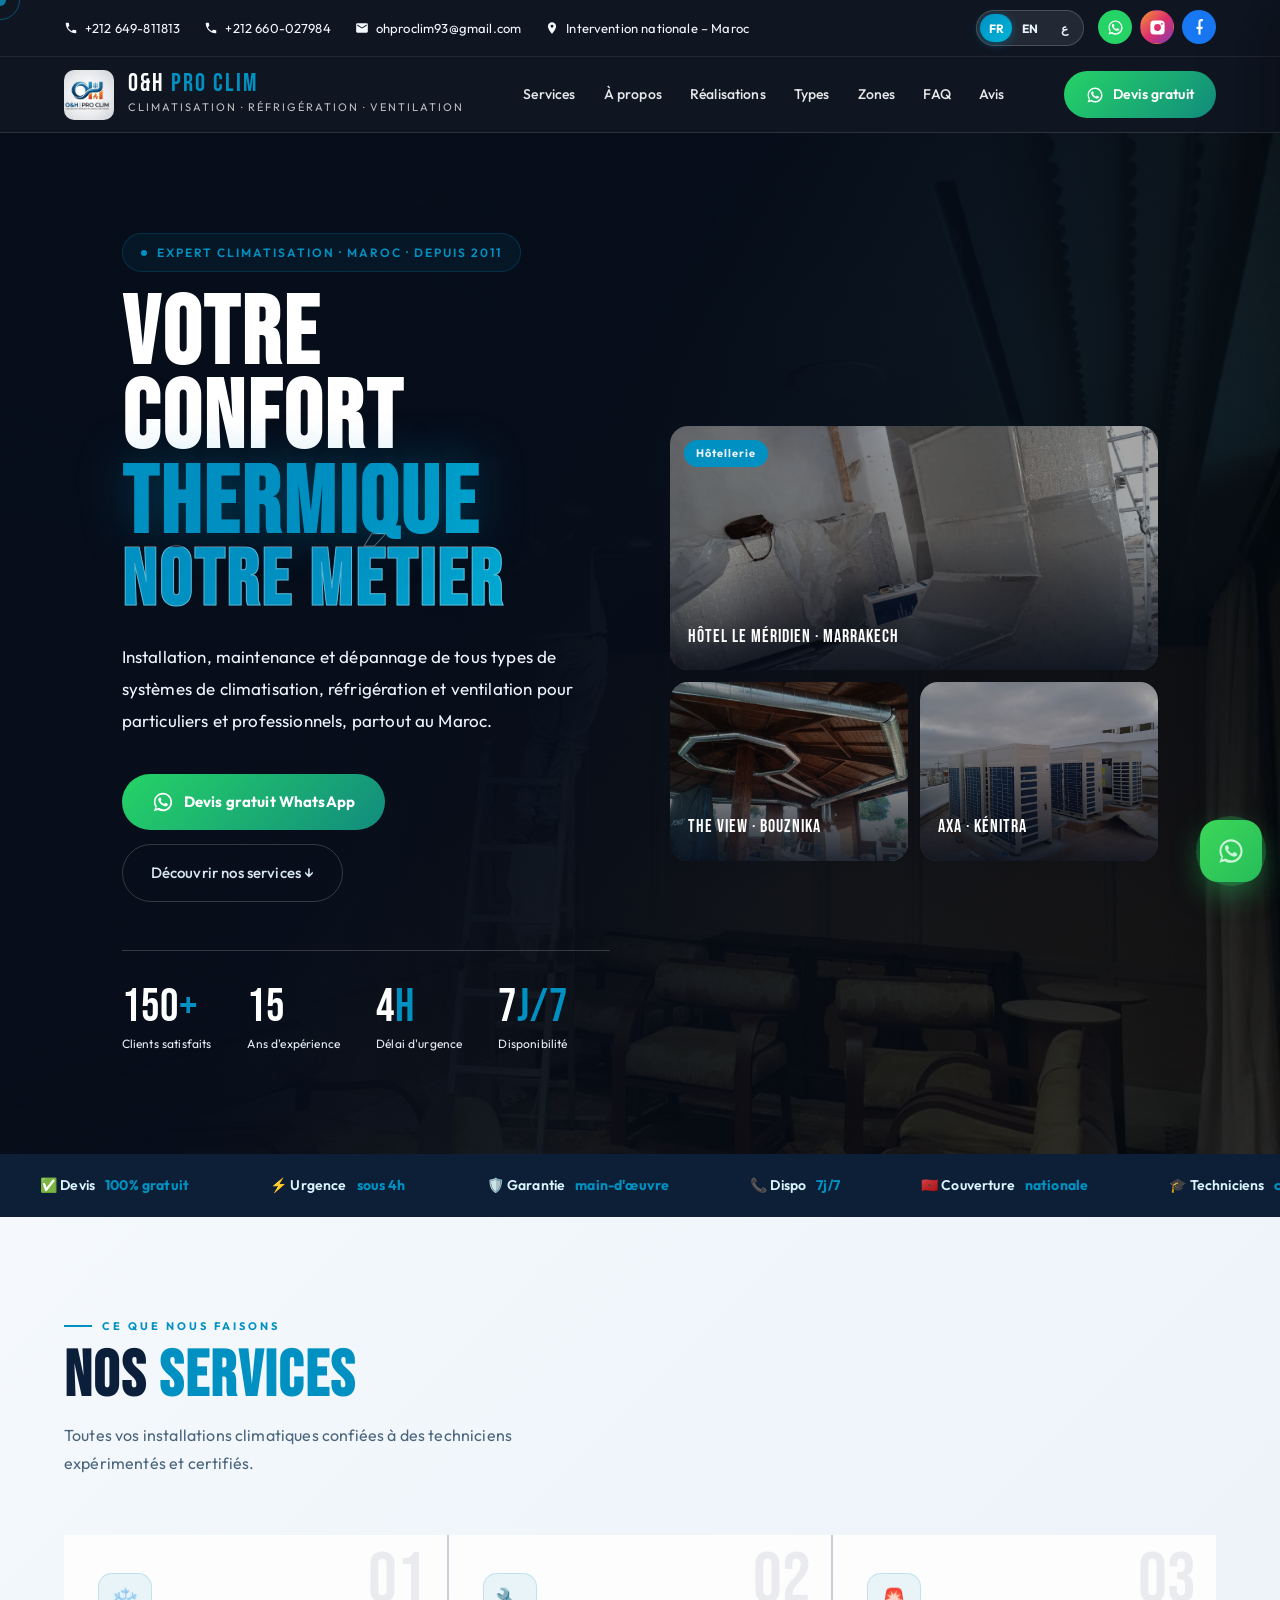
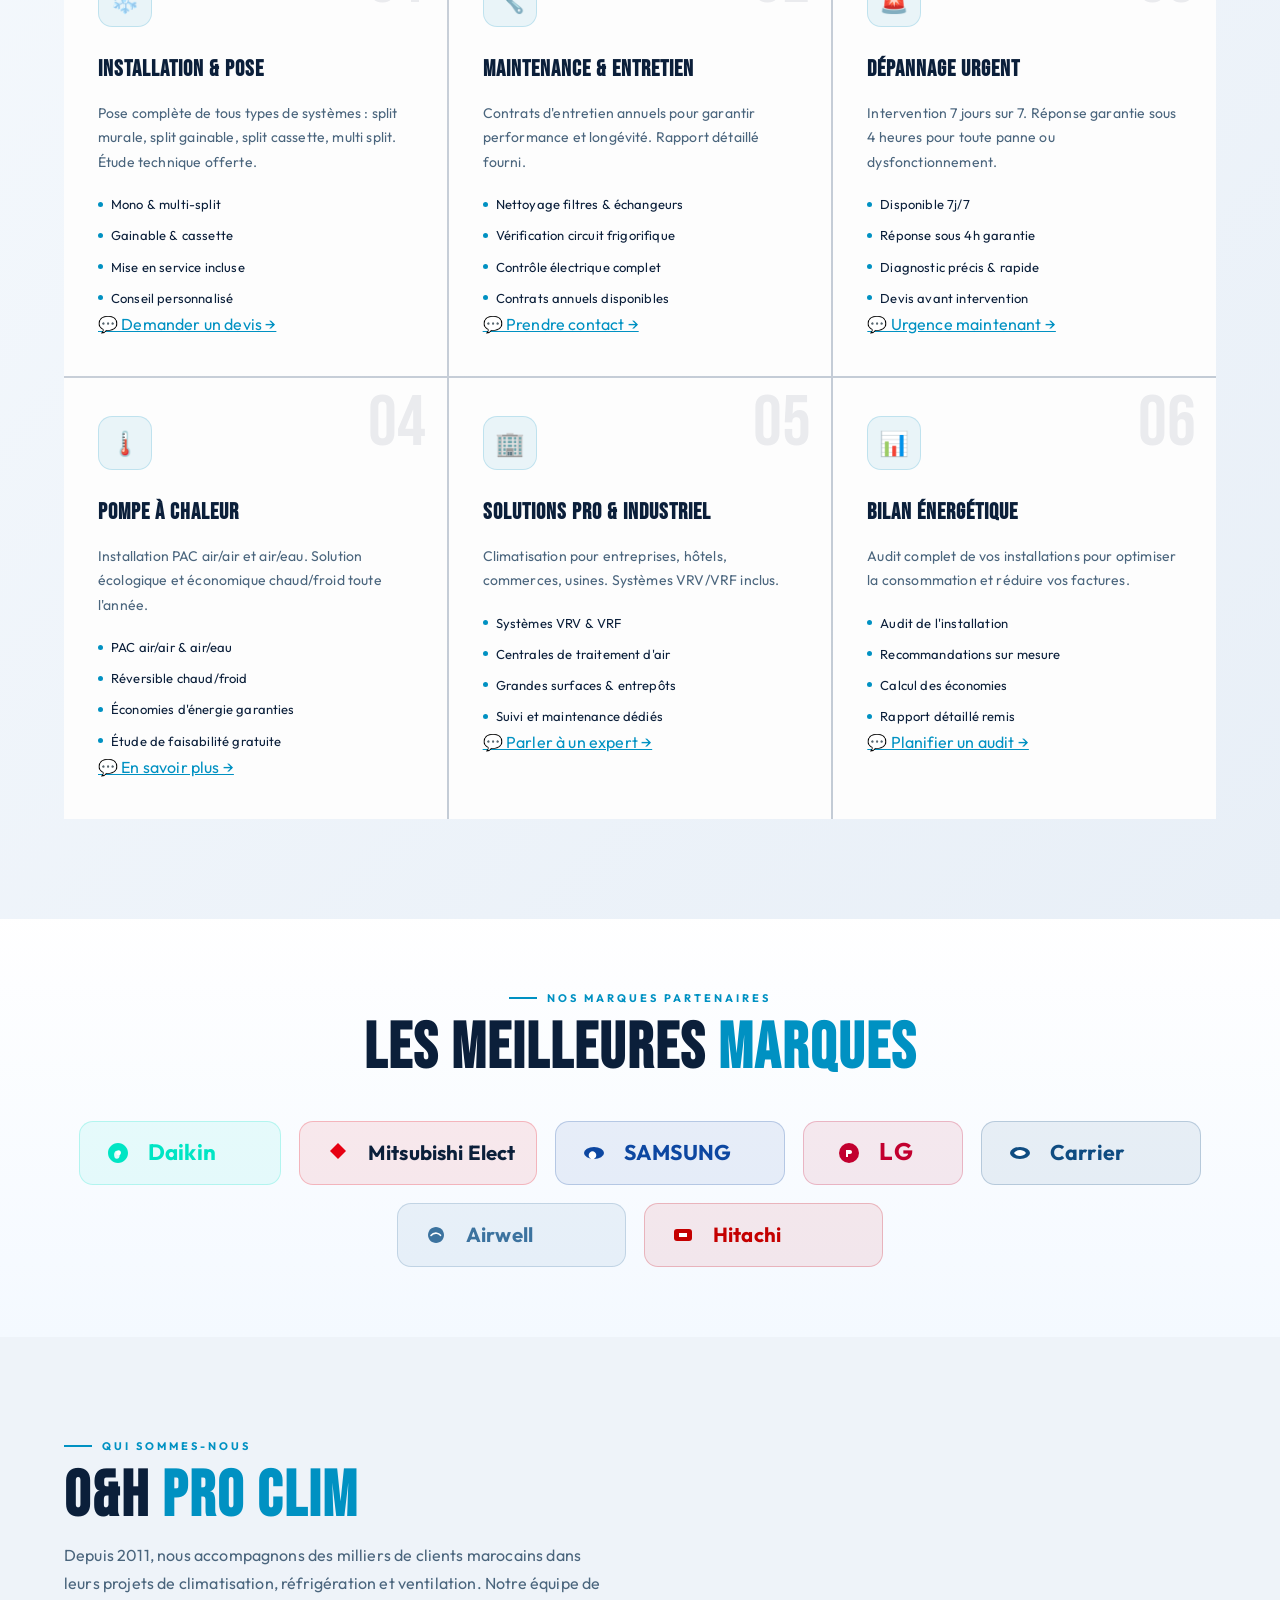
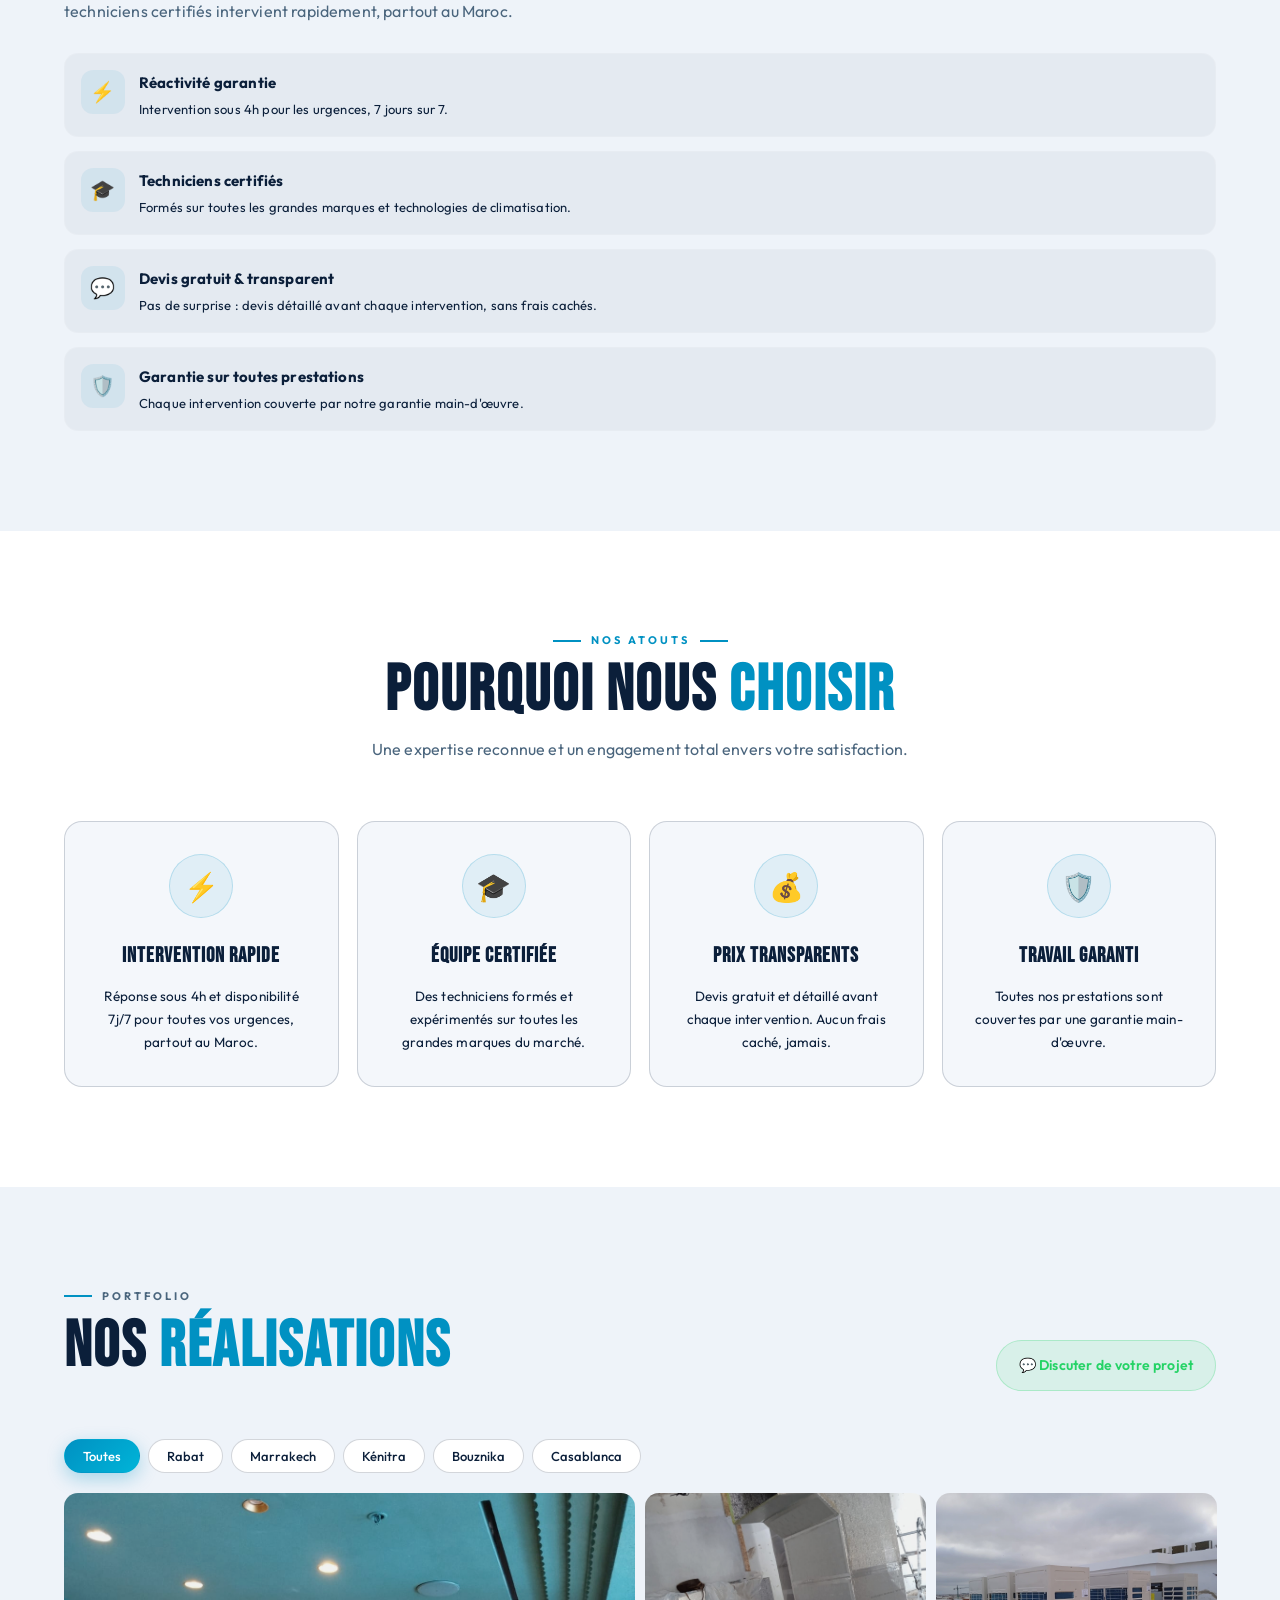
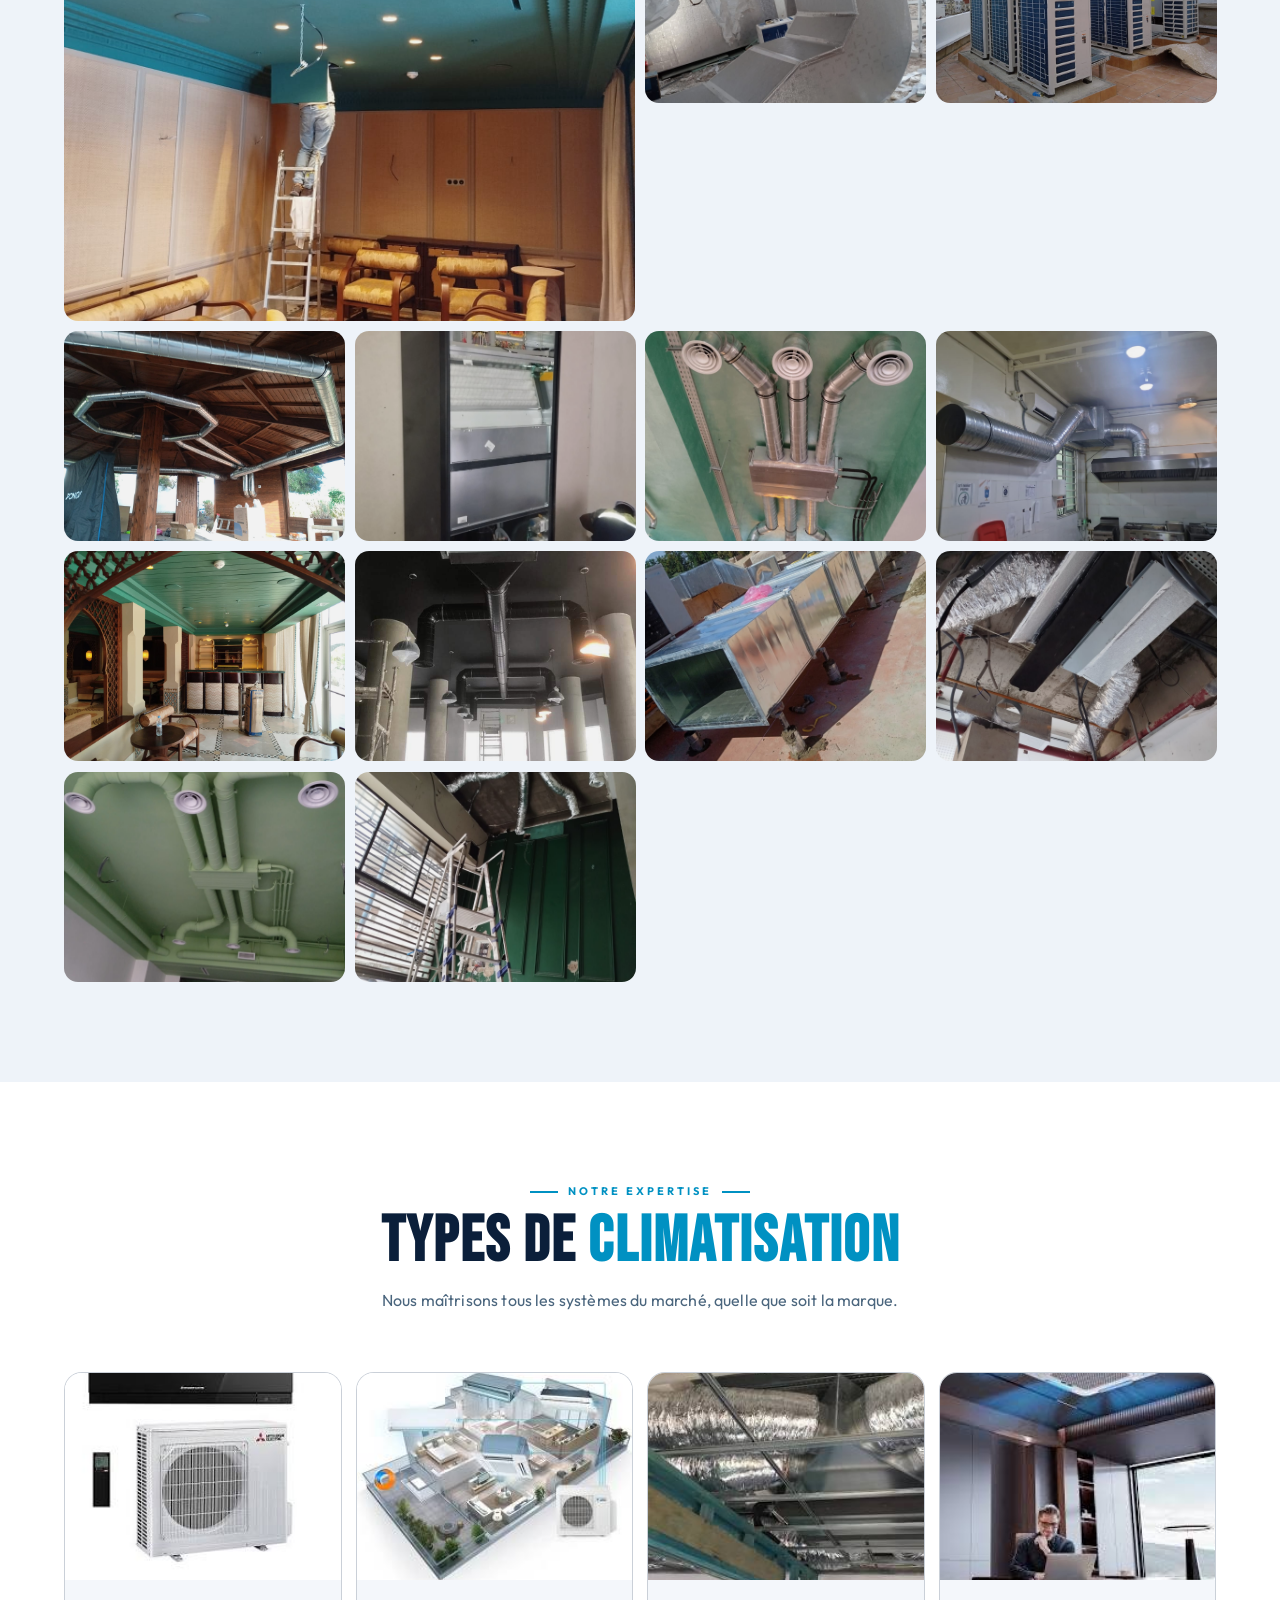
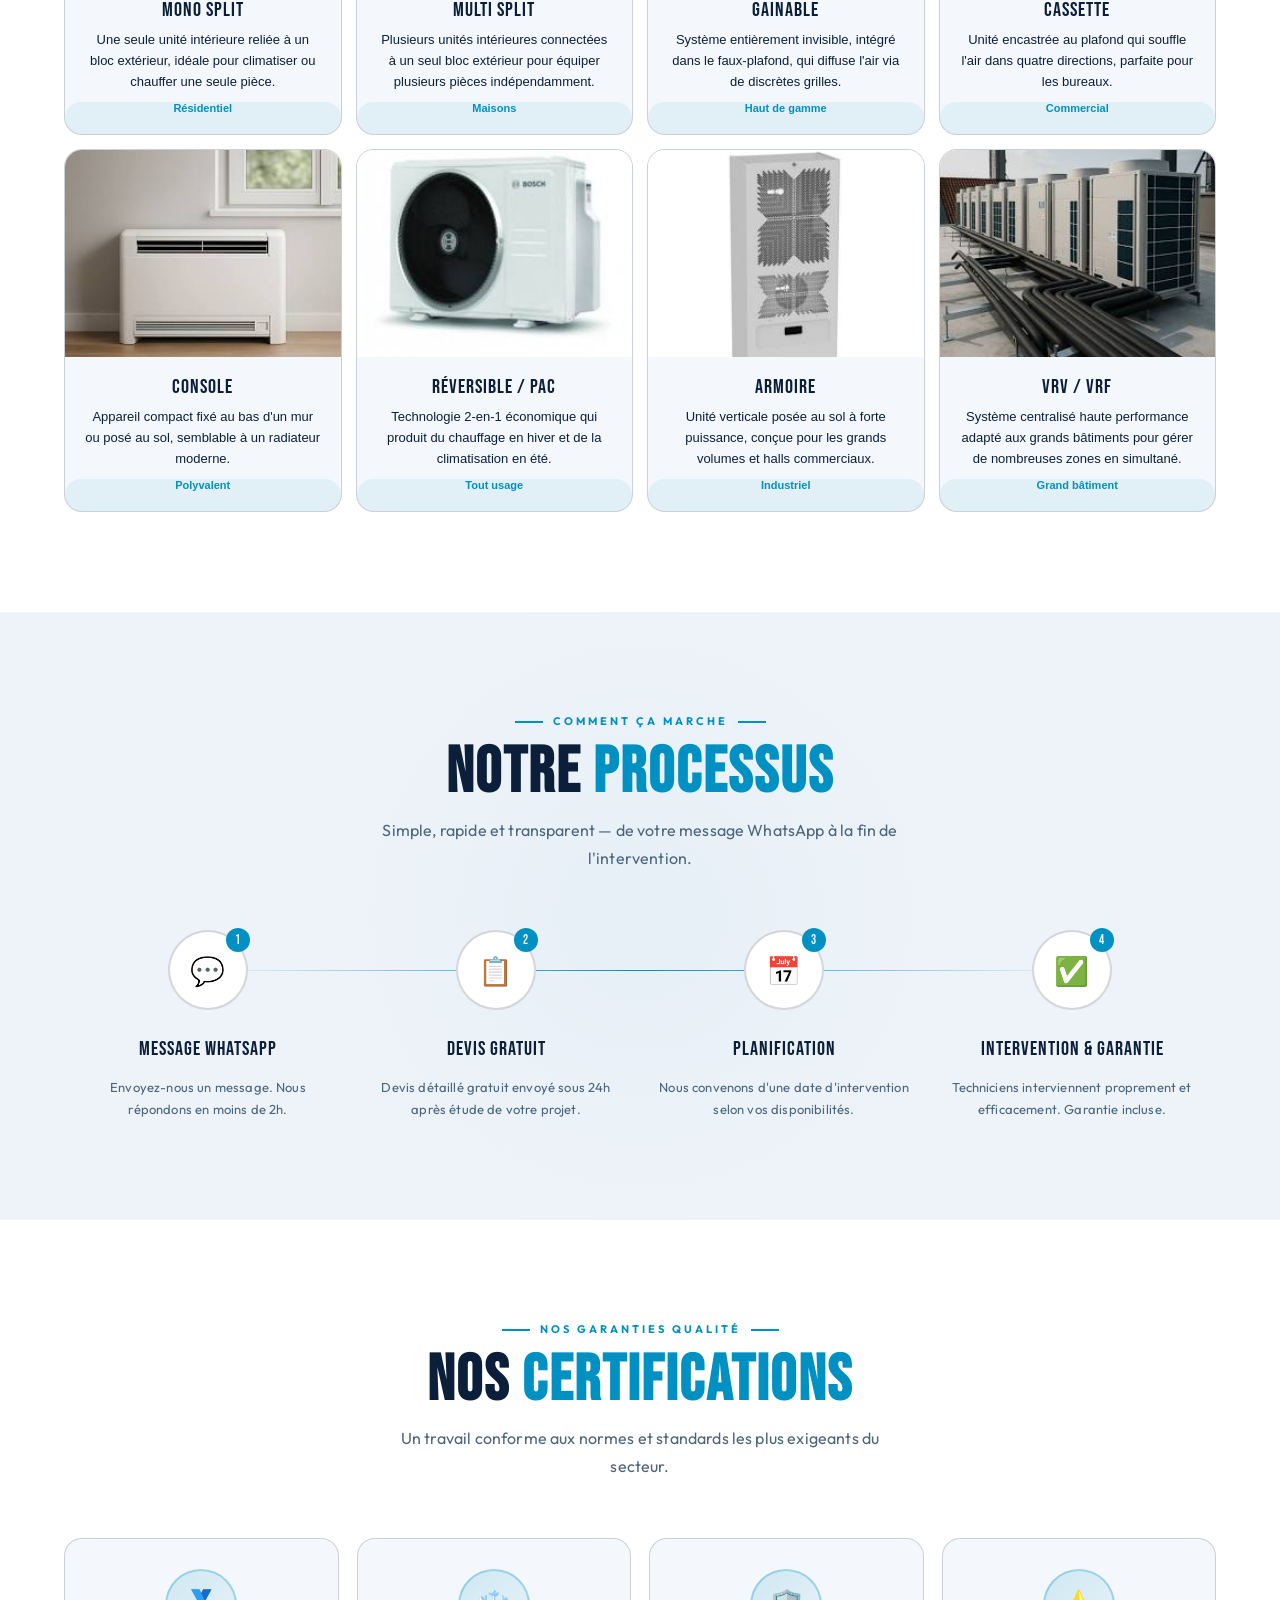
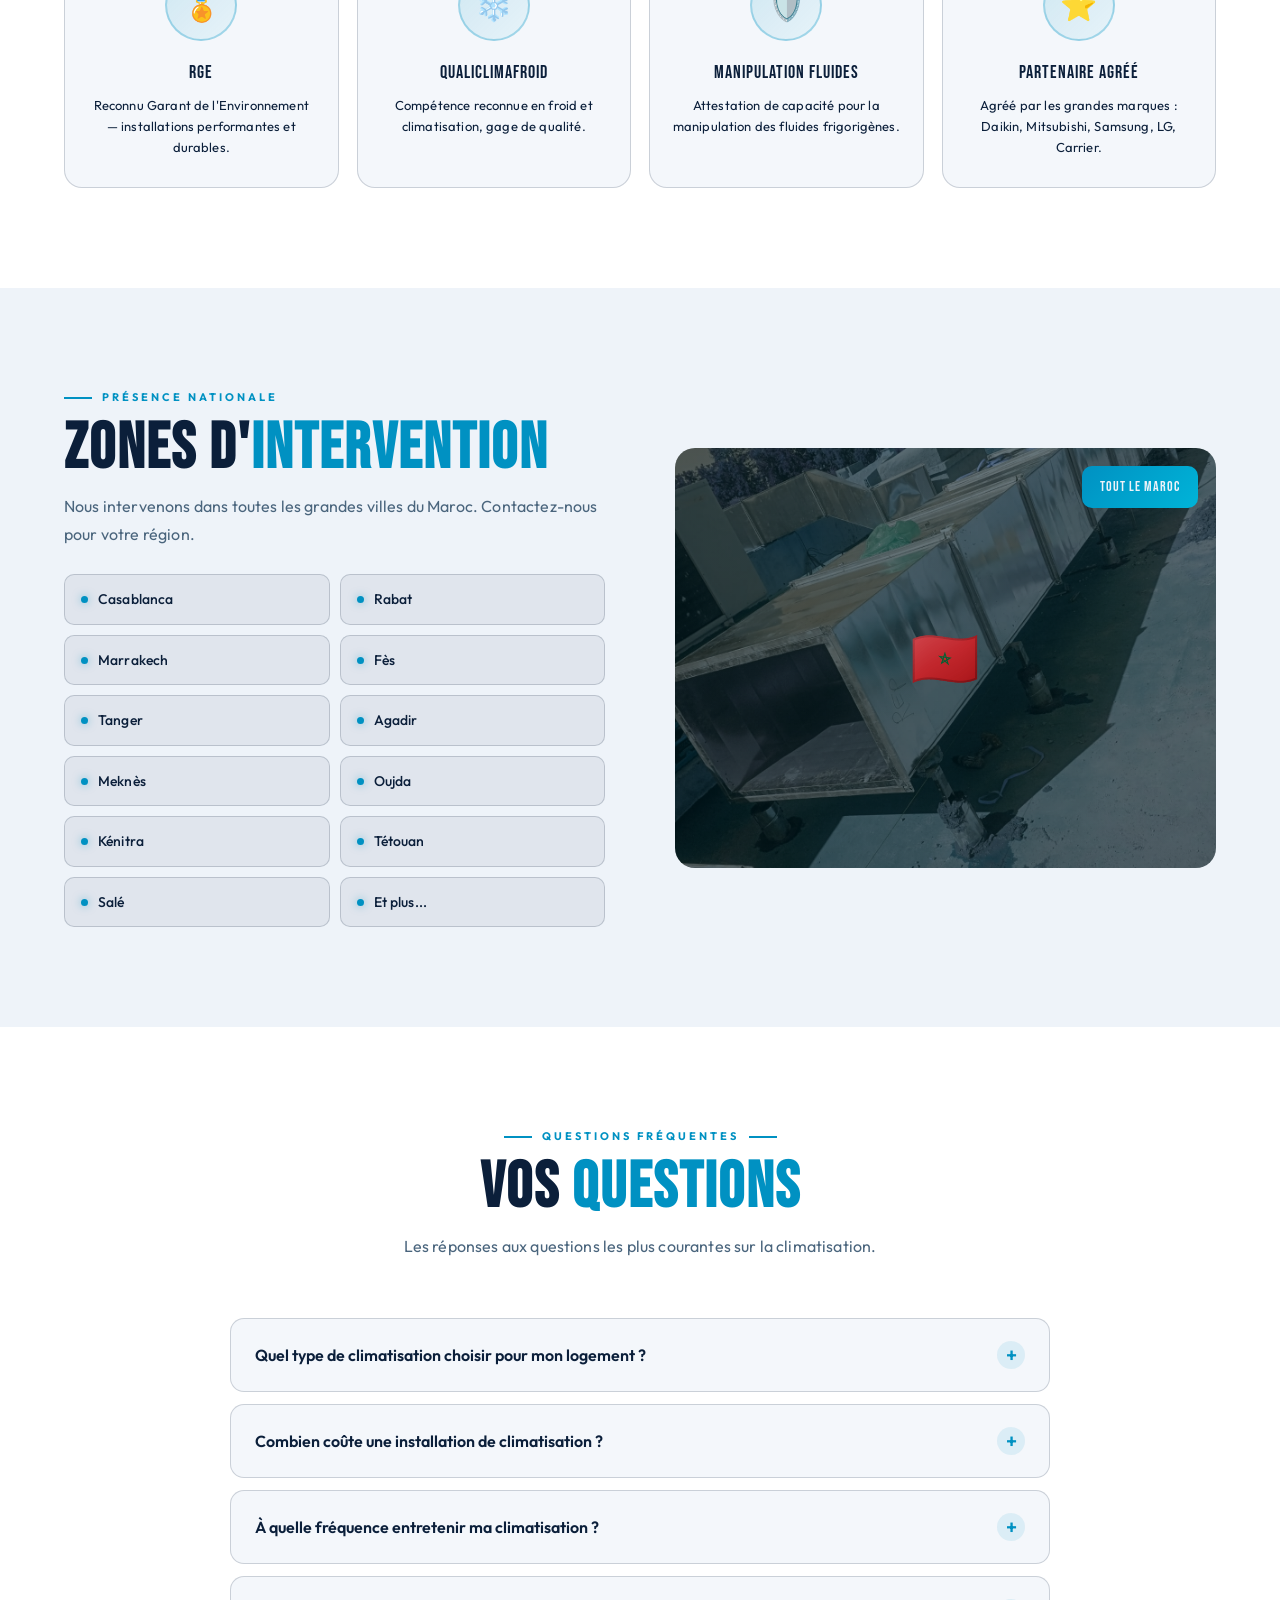
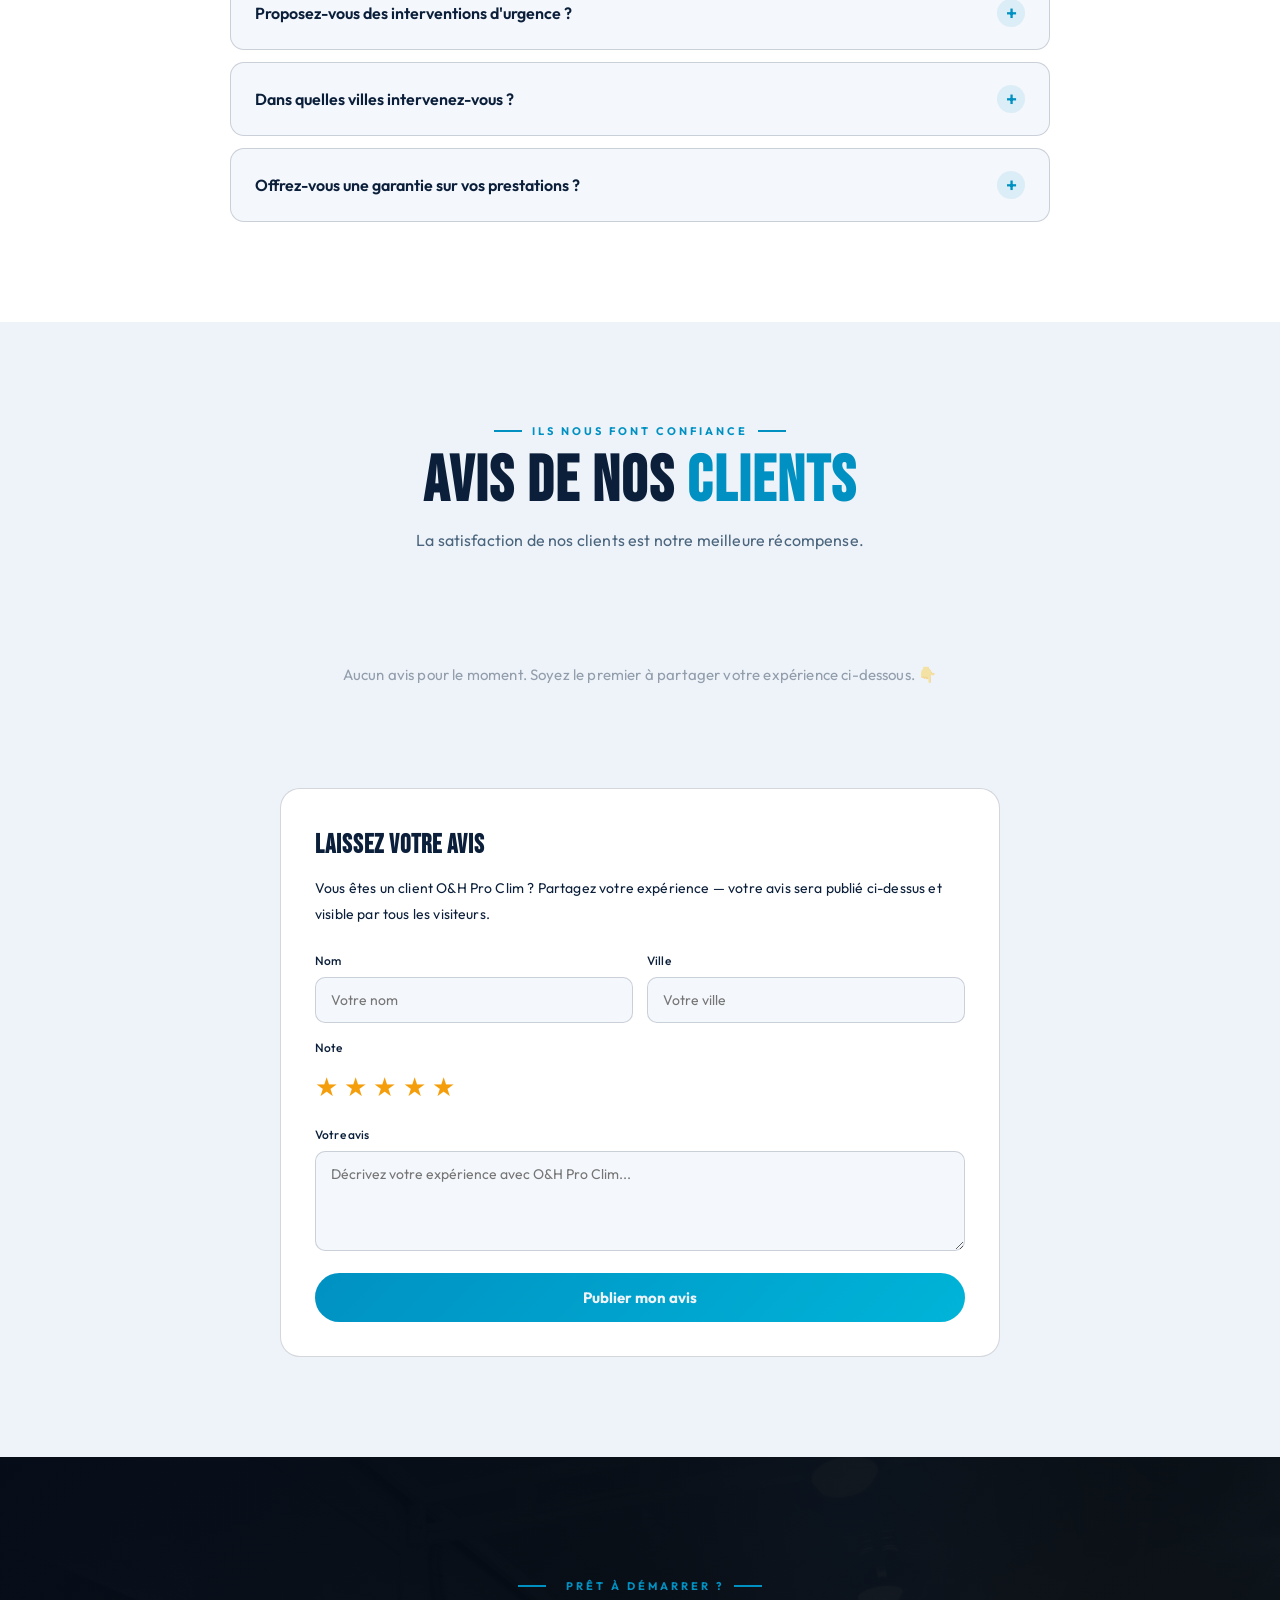
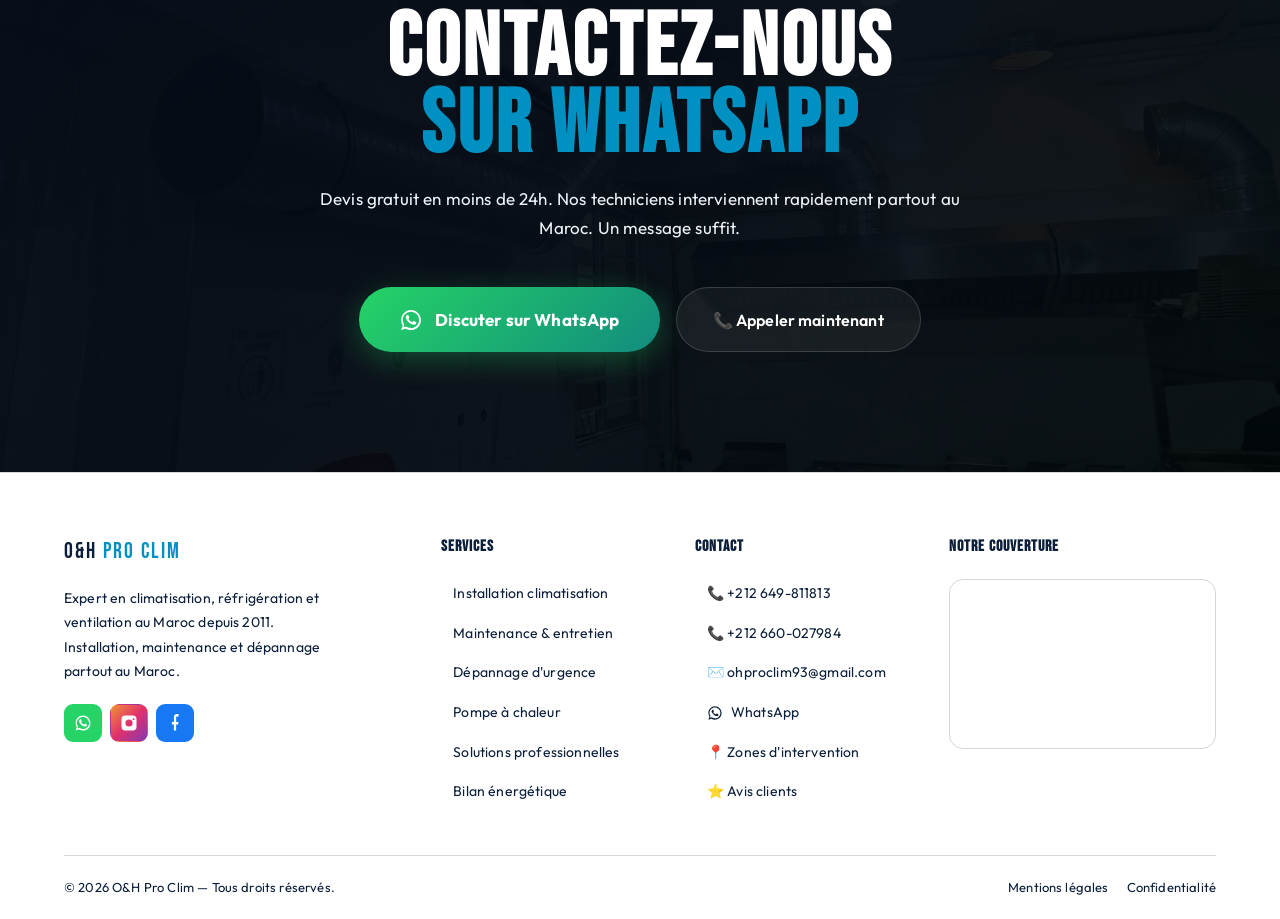
==== commit 4bd67c11: "Admin" ====
--- a/index.html
+++ b/index.html
@@ -10,6 +10,7 @@
 <meta name="author" content="O&H Pro Clim"/>
 <link rel="canonical" href="https://ohproclim.com/"/>
 <link rel="icon" type="image/jpeg" href="logo.jpeg"/>
+<link rel="stylesheet" href="enhance.css"/>
 <link rel="apple-touch-icon" href="logo.jpeg"/>
 
 <meta property="og:type" content="website"/>
@@ -58,7 +59,7 @@
 
 <link rel="preconnect" href="https://fonts.googleapis.com"/>
 <link rel="preconnect" href="https://fonts.gstatic.com" crossorigin/>
-<link href="https://fonts.googleapis.com/css2?family=Bebas+Neue&family=Outfit:wght@300;400;500;600;700&display=swap" rel="stylesheet"/>
+<link href="https://fonts.googleapis.com/css2?family=Bebas+Neue&family=Outfit:wght@300;400;500;600;700&family=Cairo:wght@400;600;700&display=swap" rel="stylesheet"/>
 <style>
 *,*::before,*::after{box-sizing:border-box;margin:0;padding:0}
 :root{
@@ -418,7 +419,7 @@
 .avis-form{display:grid;grid-template-columns:1fr 1fr;gap:14px}
 .avis-form .full{grid-column:span 2}
 .avis-form label{display:block;font-size:12px;color:var(--text);margin-bottom:6px;font-weight:500}
-.avis-form input,.avis-form textarea,.avis-form select{width:100%;background:var(--dark3);border:1px solid var(--border);border-radius:10px;padding:13px 15px;color:#fff;font-family:var(--font-body);font-size:14px;transition:border-color 0.2s}
+.avis-form input,.avis-form textarea,.avis-form select{width:100%;background:var(--dark3);border:1px solid var(--border);border-radius:10px;padding:13px 15px;color:var(--text);font-family:var(--font-body);font-size:14px;transition:border-color 0.2s}
 .avis-form input:focus,.avis-form textarea:focus,.avis-form select:focus{border-color:var(--ice);outline:none}
 .avis-form textarea{resize:vertical;min-height:100px}
 .rate-pick{display:flex;gap:6px;font-size:26px;cursor:pointer}
@@ -801,15 +802,15 @@
 
 <div class="topbar">
   <div class="topbar-contacts">
-    <a href="tel:+212649811813" class="topbar-item" aria-label="Appeler O&H Pro Clim"><svg viewBox="0 0 24 24" aria-hidden="true"><path d="M6.62 10.79c1.44 2.83 3.76 5.14 6.59 6.59l2.2-2.2c.27-.27.67-.36 1.02-.24 1.12.37 2.33.57 3.57.57.55 0 1 .45 1 1V20c0 .55-.45 1-1 1-9.39 0-17-7.61-17-17 0-.55.45-1 1-1h3.5c.55 0 1 .45 1 1 0 1.25.2 2.45.57 3.57.11.35.03.74-.25 1.02l-2.2 2.2z"/></svg>+212 649-811813</a>
-    <a href="tel:+212660027984" class="topbar-item" aria-label="Appeler O&H Pro Clim"><svg viewBox="0 0 24 24" aria-hidden="true"><path d="M6.62 10.79c1.44 2.83 3.76 5.14 6.59 6.59l2.2-2.2c.27-.27.67-.36 1.02-.24 1.12.37 2.33.57 3.57.57.55 0 1 .45 1 1V20c0 .55-.45 1-1 1-9.39 0-17-7.61-17-17 0-.55.45-1 1-1h3.5c.55 0 1 .45 1 1 0 1.25.2 2.45.57 3.57.11.35.03.74-.25 1.02l-2.2 2.2z"/></svg>+212 660-027984</a>
-    <a href="mailto:ohproclim93@gmail.com" class="topbar-item" aria-label="Envoyer un email"><svg viewBox="0 0 24 24" aria-hidden="true"><path d="M20 4H4c-1.1 0-1.99.9-1.99 2L2 18c0 1.1.9 2 2 2h16c1.1 0 2-.9 2-2V6c0-1.1-.9-2-2-2zm0 4l-8 5-8-5V6l8 5 8-5v2z"/></svg>ohproclim93@gmail.com</a>
-    <span class="topbar-item"><svg viewBox="0 0 24 24" aria-hidden="true"><path d="M12 2C8.13 2 5 5.13 5 9c0 5.25 7 13 7 13s7-7.75 7-13c0-3.87-3.13-7-7-7zm0 9.5a2.5 2.5 0 010-5 2.5 2.5 0 010 5z"/></svg>Intervention nationale – Maroc</span>
+    <a data-link="phone1" href="tel:+212649811813" class="topbar-item" aria-label="Appeler O&H Pro Clim"><svg viewBox="0 0 24 24" aria-hidden="true"><path d="M6.62 10.79c1.44 2.83 3.76 5.14 6.59 6.59l2.2-2.2c.27-.27.67-.36 1.02-.24 1.12.37 2.33.57 3.57.57.55 0 1 .45 1 1V20c0 .55-.45 1-1 1-9.39 0-17-7.61-17-17 0-.55.45-1 1-1h3.5c.55 0 1 .45 1 1 0 1.25.2 2.45.57 3.57.11.35.03.74-.25 1.02l-2.2 2.2z"/></svg>+212 649-811813</a>
+    <a data-link="phone2" href="tel:+212660027984" class="topbar-item" aria-label="Appeler O&H Pro Clim"><svg viewBox="0 0 24 24" aria-hidden="true"><path d="M6.62 10.79c1.44 2.83 3.76 5.14 6.59 6.59l2.2-2.2c.27-.27.67-.36 1.02-.24 1.12.37 2.33.57 3.57.57.55 0 1 .45 1 1V20c0 .55-.45 1-1 1-9.39 0-17-7.61-17-17 0-.55.45-1 1-1h3.5c.55 0 1 .45 1 1 0 1.25.2 2.45.57 3.57.11.35.03.74-.25 1.02l-2.2 2.2z"/></svg>+212 660-027984</a>
+    <a data-link="email" href="mailto:ohproclim93@gmail.com" class="topbar-item" aria-label="Envoyer un email"><svg viewBox="0 0 24 24" aria-hidden="true"><path d="M20 4H4c-1.1 0-1.99.9-1.99 2L2 18c0 1.1.9 2 2 2h16c1.1 0 2-.9 2-2V6c0-1.1-.9-2-2-2zm0 4l-8 5-8-5V6l8 5 8-5v2z"/></svg>ohproclim93@gmail.com</a>
+    <span class="topbar-item"><svg viewBox="0 0 24 24" aria-hidden="true"><path d="M12 2C8.13 2 5 5.13 5 9c0 5.25 7 13 7 13s7-7.75 7-13c0-3.87-3.13-7-7-7zm0 9.5a2.5 2.5 0 010-5 2.5 2.5 0 010 5z"/></svg><span data-edit="topbar_zone">Intervention nationale – Maroc</span></span>
   </div>
   <div class="topbar-right">
     <a href="https://wa.me/212649811813" class="soc-btn whatsapp" target="_blank" rel="noopener" aria-label="WhatsApp"><svg viewBox="0 0 24 24" aria-hidden="true"><path d="M12.04 2C6.58 2 2.13 6.44 2.13 11.9c0 2.05.6 3.96 1.63 5.56L2 22l4.64-1.22c1.56.85 3.34 1.3 5.4 1.3 5.46 0 9.9-4.45 9.9-9.9S17.5 2 12.04 2zm0 17.86c-1.58 0-3.11-.42-4.44-1.22l-.32-.18-2.75.72.74-2.68-.2-.32A8.14 8.14 0 0 1 3.77 12c0-4.5 3.66-8.16 8.16-8.16 4.5 0 8.16 3.66 8.16 8.16 0 4.5-3.66 8.16-8.16 8.16zm4.54-6.14c-.25-.12-1.47-.72-1.7-.8-.23-.08-.39-.12-.56.12-.17.24-.65.8-.8.96-.15.16-.3.18-.55.06-.25-.12-1.05-.39-2-1.25-.74-.66-1.24-1.47-1.39-1.72-.15-.25-.02-.38.11-.5.11-.11.24-.29.36-.44.12-.15.16-.25.24-.41.08-.16.04-.3-.02-.42-.06-.12-.56-1.34-.77-1.84-.2-.49-.41-.42-.56-.42-.15 0-.32-.01-.49-.01-.17 0-.45.06-.69.3-.24.24-.91.89-.91 2.16 0 1.27.93 2.5 1.06 2.67.13.17 1.82 2.78 4.42 3.89.62.27 1.1.43 1.48.55.62.2 1.19.17 1.64.1.5-.08 1.47-.6 1.68-1.18.2-.58.2-1.08.14-1.18-.06-.1-.22-.15-.47-.27z"/></svg></a>
-    <a href="https://www.instagram.com/oh.pro.clim" class="soc-btn instagram" target="_blank" rel="noopener" aria-label="Instagram"><svg viewBox="0 0 24 24" aria-hidden="true"><path d="M7 2h10a5 5 0 0 1 5 5v10a5 5 0 0 1-5 5H7a5 5 0 0 1-5-5V7a5 5 0 0 1 5-5zm5 5.2A4.8 4.8 0 1 0 16.8 12 4.8 4.8 0 0 0 12 7.2zm6.2-1.7a1.3 1.3 0 1 0 1.3 1.3 1.3 1.3 0 0 0-1.3-1.3z"/></svg></a>
-    <a href="https://www.facebook.com/share/1Ji1ip8Cxb/" class="soc-btn facebook" target="_blank" rel="noopener" aria-label="Facebook"><svg viewBox="0 0 24 24" aria-hidden="true"><path d="M13.5 22v-8h2.7l.4-3.2h-3.1V4.8c0-.9.3-1.6 1.6-1.6h1.7V.2C16.9.1 15.8 0 14.7 0c-2.5 0-4.2 1.5-4.2 4.3V10.8H7.8V14h2.7v8z"/></svg></a>
+    <a data-link="instagram" href="https://www.instagram.com/oh.pro.clim" class="soc-btn instagram" target="_blank" rel="noopener" aria-label="Instagram"><svg viewBox="0 0 24 24" aria-hidden="true"><path d="M7 2h10a5 5 0 0 1 5 5v10a5 5 0 0 1-5 5H7a5 5 0 0 1-5-5V7a5 5 0 0 1 5-5zm5 5.2A4.8 4.8 0 1 0 16.8 12 4.8 4.8 0 0 0 12 7.2zm6.2-1.7a1.3 1.3 0 1 0 1.3 1.3 1.3 1.3 0 0 0-1.3-1.3z"/></svg></a>
+    <a data-link="facebook" href="https://www.facebook.com/share/1Ji1ip8Cxb/" class="soc-btn facebook" target="_blank" rel="noopener" aria-label="Facebook"><svg viewBox="0 0 24 24" aria-hidden="true"><path d="M13.5 22v-8h2.7l.4-3.2h-3.1V4.8c0-.9.3-1.6 1.6-1.6h1.7V.2C16.9.1 15.8 0 14.7 0c-2.5 0-4.2 1.5-4.2 4.3V10.8H7.8V14h2.7v8z"/></svg></a>
   </div>
 </div>
 
@@ -856,9 +857,9 @@
   <div class="particles-wrap" id="pts" aria-hidden="true"></div>
   <div class="hero-inner">
     <div>
-      <div class="hero-eyebrow"><div class="eyebrow-dot"></div>Expert climatisation · Maroc · Depuis 2011</div>
-      <h1 class="htitle">Votre confort<span class="l2">thermique</span><span class="l3">notre métier</span></h1>
-      <p class="hero-desc">Installation, maintenance et dépannage de tous types de systèmes de climatisation, réfrigération et ventilation pour particuliers et professionnels, partout au Maroc.</p>
+      <div class="hero-eyebrow"><div class="eyebrow-dot"></div><span data-edit="hero_eyebrow">Expert climatisation · Maroc · Depuis 2011</span></div>
+      <h1 class="htitle"><span data-edit="hero_l1">Votre confort</span><span class="l2" data-edit="hero_l2">thermique</span><span class="l3" data-edit="hero_l3">notre métier</span></h1>
+      <p class="hero-desc" data-edit="hero_desc">Installation, maintenance et dépannage de tous types de systèmes de climatisation, réfrigération et ventilation pour particuliers et professionnels, partout au Maroc.</p>
       <div class="hero-btns">
         <a href="https://wa.me/212649811813?text=Bonjour%20O%26H%20Pro%20Clim,%20je%20souhaite%20un%20devis%20gratuit." class="btn-wa" target="_blank" rel="noopener" aria-label="Demander un devis gratuit sur WhatsApp">
           <svg viewBox="0 0 24 24" aria-hidden="true"><path d="M12.04 2C6.58 2 2.13 6.44 2.13 11.9c0 2.05.6 3.96 1.63 5.56L2 22l4.64-1.22c1.56.85 3.34 1.3 5.4 1.3 5.46 0 9.9-4.45 9.9-9.9S17.5 2 12.04 2zm0 17.86c-1.58 0-3.11-.42-4.44-1.22l-.32-.18-2.75.72.74-2.68-.2-.32A8.14 8.14 0 0 1 3.77 12c0-4.5 3.66-8.16 8.16-8.16 4.5 0 8.16 3.66 8.16 8.16 0 4.5-3.66 8.16-8.16 8.16zm4.54-6.14c-.25-.12-1.47-.72-1.7-.8-.23-.08-.39-.12-.56.12-.17.24-.65.8-.8.96-.15.16-.3.18-.55.06-.25-.12-1.05-.39-2-1.25-.74-.66-1.24-1.47-1.39-1.72-.15-.25-.02-.38.11-.5.11-.11.24-.29.36-.44.12-.15.16-.25.24-.41.08-.16.04-.3-.02-.42-.06-.12-.56-1.34-.77-1.84-.2-.49-.41-.42-.56-.42-.15 0-.32-.01-.49-.01-.17 0-.45.06-.69.3-.24.24-.91.89-.91 2.16 0 1.27.93 2.5 1.06 2.67.13.17 1.82 2.78 4.42 3.89.62.27 1.1.43 1.48.55.62.2 1.19.17 1.64.1.5-.08 1.47-.6 1.68-1.18.2-.58.2-1.08.14-1.18-.06-.1-.22-.15-.47-.27z"/></svg>
@@ -867,9 +868,9 @@
         <a href="#services" class="btn-ghost">Découvrir nos services ↓</a>
       </div>
       <div class="hero-stats" id="stats">
-        <div><div class="hs-num"><span class="count" data-target="150">0</span><em>+</em></div><div class="hs-lab">Clients satisfaits</div></div>
-        <div><div class="hs-num"><span class="count" data-target="15">0</span></div><div class="hs-lab">Ans d'expérience</div></div>
-        <div><div class="hs-num"><span class="count" data-target="4">0</span><em>h</em></div><div class="hs-lab">Délai d'urgence</div></div>
+        <div><div class="hs-num"><span class="count" data-target="150" data-edit-target="stat1">0</span><em>+</em></div><div class="hs-lab" data-edit="stat1_label">Clients satisfaits</div></div>
+        <div><div class="hs-num"><span class="count" data-target="15" data-edit-target="stat2">0</span></div><div class="hs-lab" data-edit="stat2_label">Ans d'expérience</div></div>
+        <div><div class="hs-num"><span class="count" data-target="4" data-edit-target="stat3">0</span><em>h</em></div><div class="hs-lab" data-edit="stat3_label">Délai d'urgence</div></div>
         <div><div class="hs-num">7<em>j/7</em></div><div class="hs-lab">Disponibilité</div></div>
       </div>
     </div>
@@ -900,7 +901,7 @@
 
 <section id="services" data-wa="Bonjour O%26H Pro Clim, j'ai une question concernant vos services de climatisation.">
   <div class="shead reveal"><div class="stag">Ce que nous faisons</div><h2 class="stitle">Nos <span>Services</span></h2><div class="ssub">Toutes vos installations climatiques confiées à des techniciens expérimentés et certifiés.</div></div>
-  <div class="srv-grid">
+  <div class="srv-grid" id="srvGrid">
     <div class="srv-card reveal"><span class="srv-n">01</span><div class="srv-ico">❄️</div><h3 class="srv-ttl">Installation & Pose</h3><div class="srv-dsc">Pose complète de tous types de systèmes : split murale, split gainable, split cassette, multi split. Étude technique offerte.</div><ul class="srv-list"><li>Mono & multi-split</li><li>Gainable & cassette</li><li>Mise en service incluse</li><li>Conseil personnalisé</li></ul><a href="https://wa.me/212649811813?text=Bonjour,%20je%20veux%20un%20devis%20installation." class="srv-wa" target="_blank" rel="noopener" aria-label="Demander un devis installation">💬 Demander un devis →</a></div>
     <div class="srv-card reveal"><span class="srv-n">02</span><div class="srv-ico">🔧</div><h3 class="srv-ttl">Maintenance & Entretien</h3><div class="srv-dsc">Contrats d'entretien annuels pour garantir performance et longévité. Rapport détaillé fourni.</div><ul class="srv-list"><li>Nettoyage filtres & échangeurs</li><li>Vérification circuit frigorifique</li><li>Contrôle électrique complet</li><li>Contrats annuels disponibles</li></ul><a href="https://wa.me/212649811813?text=Bonjour,%20je%20veux%20un%20contrat%20maintenance." class="srv-wa" target="_blank" rel="noopener" aria-label="Prendre contact pour la maintenance">💬 Prendre contact →</a></div>
     <div class="srv-card reveal"><span class="srv-n">03</span><div class="srv-ico">🚨</div><h3 class="srv-ttl">Dépannage Urgent</h3><div class="srv-dsc">Intervention 7 jours sur 7. Réponse garantie sous 4 heures pour toute panne ou dysfonctionnement.</div><ul class="srv-list"><li>Disponible 7j/7</li><li>Réponse sous 4h garantie</li><li>Diagnostic précis & rapide</li><li>Devis avant intervention</li></ul><a href="https://wa.me/212649811813?text=URGENT%20Panne%20climatisation,%20j'ai%20besoin%20d'un%20d%C3%A9pannage." class="srv-wa" target="_blank" rel="noopener" aria-label="Demander un dépannage urgent">💬 Urgence maintenant →</a></div>
@@ -966,7 +967,7 @@
     <div class="rr">
       <div class="stag">Qui sommes-nous</div>
       <h2 class="stitle">O&H <span>Pro Clim</span></h2>
-      <p class="ssub">Depuis 2011, nous accompagnons des milliers de clients marocains dans leurs projets de climatisation, réfrigération et ventilation. Notre équipe de techniciens certifiés intervient rapidement, partout au Maroc.</p>
+      <p class="ssub" data-edit="about_text">Depuis 2011, nous accompagnons des milliers de clients marocains dans leurs projets de climatisation, réfrigération et ventilation. Notre équipe de techniciens certifiés intervient rapidement, partout au Maroc.</p>
       <div class="av-list">
         <div class="av-item"><div class="av-ico">⚡</div><div><div class="av-ttl">Réactivité garantie</div><div class="av-dsc">Intervention sous 4h pour les urgences, 7 jours sur 7.</div></div></div>
         <div class="av-item"><div class="av-ico">🎓</div><div><div class="av-ttl">Techniciens certifiés</div><div class="av-dsc">Formés sur toutes les grandes marques et technologies de climatisation.</div></div></div>
@@ -992,6 +993,7 @@
     <div><div class="stag">Portfolio</div><h2 class="stitle">Nos <span>Réalisations</span></h2></div>
     <a href="https://wa.me/212649811813?text=Bonjour,%20je%20veux%20un%20projet%20similaire." class="gallery-wa" target="_blank" rel="noopener" aria-label="Discuter de votre projet sur WhatsApp">💬 Discuter de votre projet</a>
   </div>
+  <div class="gal-filters" id="galFilters" aria-label="Filtrer par ville"></div>
   <div class="gal-grid" id="gallery-container"></div>
 </section>
 
@@ -1043,7 +1045,7 @@
       <div class="stag">Présence nationale</div>
       <h2 class="stitle">Zones d'<span>intervention</span></h2>
       <p class="ssub" style="margin-bottom:24px">Nous intervenons dans toutes les grandes villes du Maroc. Contactez-nous pour votre région.</p>
-      <div class="zones-grid">
+      <div class="zones-grid" id="zonesGrid">
         <div class="zone-pill"><div class="zdot"></div>Casablanca</div>
         <div class="zone-pill"><div class="zdot"></div>Rabat</div>
         <div class="zone-pill"><div class="zdot"></div>Marrakech</div>
@@ -1070,7 +1072,7 @@
 
 <section id="faq" data-wa="Bonjour O%26H Pro Clim, j'ai une question.">
   <div class="shead center reveal"><div class="stag center">Questions fréquentes</div><h2 class="stitle" style="text-align:center">Vos <span>questions</span></h2><div class="ssub" style="text-align:center;margin:0 auto">Les réponses aux questions les plus courantes sur la climatisation.</div></div>
-  <div class="faq-list">
+  <div class="faq-list" id="faqList">
     <div class="faq-item"><button class="faq-q" aria-expanded="false">Quel type de climatisation choisir pour mon logement ?<span class="faq-ico" aria-hidden="true">+</span></button><div class="faq-a"><p>Cela dépend de la surface, du nombre de pièces et de votre budget. Pour une seule pièce, un mono-split suffit ; pour plusieurs pièces, un multi-split ou un gainable est idéal. Nous réalisons une étude gratuite pour vous conseiller la solution la plus adaptée.</p></div></div>
     <div class="faq-item"><button class="faq-q" aria-expanded="false">Combien coûte une installation de climatisation ?<span class="faq-ico" aria-hidden="true">+</span></button><div class="faq-a"><p>Le prix varie selon le type d'appareil, la puissance et la complexité de la pose. Nous établissons un devis 100% gratuit et détaillé après étude de votre projet, sans aucun frais caché.</p></div></div>
     <div class="faq-item"><button class="faq-q" aria-expanded="false">À quelle fréquence entretenir ma climatisation ?<span class="faq-ico" aria-hidden="true">+</span></button><div class="faq-a"><p>Un entretien au moins une fois par an est recommandé pour garantir performance, qualité de l'air et longévité de votre système. Nous proposons des contrats d'entretien annuels adaptés à vos besoins.</p></div></div>
@@ -1086,12 +1088,13 @@
 
   <div class="avis-box reveal">
     <h3>Laissez votre avis</h3>
-    <p class="hint">Vous êtes un client O&H Pro Clim ? Partagez votre expérience — votre avis sera ajouté ci-dessus.</p>
+    <p class="hint">Vous êtes un client O&H Pro Clim ? Partagez votre expérience — votre avis sera publié ci-dessus et visible par tous les visiteurs.</p>
     <form class="avis-form" id="avis-form">
       <div><label for="av-nom">Nom</label><input type="text" id="av-nom" name="nom" required maxlength="40" placeholder="Votre nom"/></div>
       <div><label for="av-ville">Ville</label><input type="text" id="av-ville" name="ville" required maxlength="40" placeholder="Votre ville"/></div>
       <div class="full"><label>Note</label><div class="rate-pick" id="ratePick" role="radiogroup" aria-label="Note sur 5"><span data-v="1" role="radio" aria-checked="false" tabindex="0">★</span><span data-v="2" role="radio" aria-checked="false">★</span><span data-v="3" role="radio" aria-checked="false">★</span><span data-v="4" role="radio" aria-checked="false">★</span><span data-v="5" role="radio" aria-checked="false">★</span></div></div>
       <div class="full"><label for="av-texte">Votre avis</label><textarea id="av-texte" name="texte" required maxlength="400" placeholder="Décrivez votre expérience avec O&H Pro Clim..."></textarea></div>
+      <input type="text" name="website" tabindex="-1" autocomplete="off" aria-hidden="true" style="position:absolute;left:-9999px;width:1px;height:1px;opacity:0"/>
       <button type="submit" class="avis-submit">Publier mon avis</button>
       <div class="avis-ok" id="avisOk">✅ Merci ! Votre avis a bien été ajouté.</div>
     </form>
@@ -1103,13 +1106,13 @@
   <div class="cta-inner reveal">
     <div class="stag center" style="justify-content:center;margin-bottom:14px"><span style="width:0"></span>Prêt à démarrer ?</div>
     <h2 class="cta-ttl">Contactez-nous<span>sur WhatsApp</span></h2>
-    <p class="cta-sub">Devis gratuit en moins de 24h. Nos techniciens interviennent rapidement partout au Maroc. Un message suffit.</p>
+    <p class="cta-sub" data-edit="cta_sub">Devis gratuit en moins de 24h. Nos techniciens interviennent rapidement partout au Maroc. Un message suffit.</p>
     <div class="cta-btns">
       <a href="https://wa.me/212649811813?text=Bonjour%20O%26H%20Pro%20Clim,%20je%20souhaite%20un%20devis%20gratuit." class="btn-wa-lg" target="_blank" rel="noopener" aria-label="Contacter sur WhatsApp">
         <svg viewBox="0 0 24 24" aria-hidden="true"><path d="M12.04 2C6.58 2 2.13 6.44 2.13 11.9c0 2.05.6 3.96 1.63 5.56L2 22l4.64-1.22c1.56.85 3.34 1.3 5.4 1.3 5.46 0 9.9-4.45 9.9-9.9S17.5 2 12.04 2zm0 17.86c-1.58 0-3.11-.42-4.44-1.22l-.32-.18-2.75.72.74-2.68-.2-.32A8.14 8.14 0 0 1 3.77 12c0-4.5 3.66-8.16 8.16-8.16 4.5 0 8.16 3.66 8.16 8.16 0 4.5-3.66 8.16-8.16 8.16zm4.54-6.14c-.25-.12-1.47-.72-1.7-.8-.23-.08-.39-.12-.56.12-.17.24-.65.8-.8.96-.15.16-.3.18-.55.06-.25-.12-1.05-.39-2-1.25-.74-.66-1.24-1.47-1.39-1.72-.15-.25-.02-.38.11-.5.11-.11.24-.29.36-.44.12-.15.16-.25.24-.41.08-.16.04-.3-.02-.42-.06-.12-.56-1.34-.77-1.84-.2-.49-.41-.42-.56-.42-.15 0-.32-.01-.49-.01-.17 0-.45.06-.69.3-.24.24-.91.89-.91 2.16 0 1.27.93 2.5 1.06 2.67.13.17 1.82 2.78 4.42 3.89.62.27 1.1.43 1.48.55.62.2 1.19.17 1.64.10.5-.08 1.47-.6 1.68-1.18.2-.58.2-1.08.14-1.18-.06-.1-.22-.15-.47-.27z"/></svg>
         Discuter sur WhatsApp
       </a>
-      <a href="tel:+212660027984" class="btn-call" aria-label="Appeler maintenant">📞 Appeler maintenant</a>
+      <a data-link="phone2" href="tel:+212660027984" class="btn-call" aria-label="Appeler maintenant">📞 Appeler maintenant</a>
     </div>
   </div>
 </section>
@@ -1118,15 +1121,15 @@
   <div class="footer-top">
     <div>
       <div class="f-brand">O&H <span>Pro Clim</span></div>
-      <p class="f-desc">Expert en climatisation, réfrigération et ventilation au Maroc depuis 2011. Installation, maintenance et dépannage partout au Maroc.</p>
+      <p class="f-desc" data-edit="footer_desc">Expert en climatisation, réfrigération et ventilation au Maroc depuis 2011. Installation, maintenance et dépannage partout au Maroc.</p>
       <div class="f-socs">
         <a href="https://wa.me/212649811813" class="f-soc whatsapp" target="_blank" rel="noopener" aria-label="WhatsApp"><svg viewBox="0 0 24 24" aria-hidden="true"><path d="M12.04 2C6.58 2 2.13 6.44 2.13 11.9c0 2.05.6 3.96 1.63 5.56L2 22l4.64-1.22c1.56.85 3.34 1.3 5.4 1.3 5.46 0 9.9-4.45 9.9-9.9S17.5 2 12.04 2zm0 17.86c-1.58 0-3.11-.42-4.44-1.22l-.32-.18-2.75.72.74-2.68-.2-.32A8.14 8.14 0 0 1 3.77 12c0-4.5 3.66-8.16 8.16-8.16 4.5 0 8.16 3.66 8.16 8.16 0 4.5-3.66 8.16-8.16 8.16zm4.54-6.14c-.25-.12-1.47-.72-1.7-.8-.23-.08-.39-.12-.56.12-.17.24-.65.8-.8.96-.15.16-.3.18-.55.06-.25-.12-1.05-.39-2-1.25-.74-.66-1.24-1.47-1.39-1.72-.15-.25-.02-.38.11-.5.11-.11.24-.29.36-.44.12-.15.16-.25.24-.41.08-.16.04-.3-.02-.42-.06-.12-.56-1.34-.77-1.84-.2-.49-.41-.42-.56-.42-.15 0-.32-.01-.49-.01-.17 0-.45.06-.69.3-.24.24-.91.89-.91 2.16 0 1.27.93 2.5 1.06 2.67.13.17 1.82 2.78 4.42 3.89.62.27 1.1.43 1.48.55.62.2 1.19.17 1.64.1.5-.08 1.47-.6 1.68-1.18.2-.58.2-1.08.14-1.18-.06-.1-.22-.15-.47-.27z"/></svg></a>
-        <a href="https://www.instagram.com/oh.pro.clim" class="f-soc instagram" target="_blank" rel="noopener" aria-label="Instagram"><svg viewBox="0 0 24 24" aria-hidden="true"><path d="M7 2h10a5 5 0 0 1 5 5v10a5 5 0 0 1-5 5H7a5 5 0 0 1-5-5V7a5 5 0 0 1 5-5zm5 5.2A4.8 4.8 0 1 0 16.8 12 4.8 4.8 0 0 0 12 7.2zm6.2-1.7a1.3 1.3 0 1 0 1.3 1.3 1.3 1.3 0 0 0-1.3-1.3z"/></svg></a>
-        <a href="https://www.facebook.com/share/1Ji1ip8Cxb/" class="f-soc facebook" target="_blank" rel="noopener" aria-label="Facebook"><svg viewBox="0 0 24 24" aria-hidden="true"><path d="M13.5 22v-8h2.7l.4-3.2h-3.1V4.8c0-.9.3-1.6 1.6-1.6h1.7V.2C16.9.1 15.8 0 14.7 0c-2.5 0-4.2 1.5-4.2 4.3V10.8H7.8V14h2.7v8z"/></svg></a>
+        <a data-link="instagram" href="https://www.instagram.com/oh.pro.clim" class="f-soc instagram" target="_blank" rel="noopener" aria-label="Instagram"><svg viewBox="0 0 24 24" aria-hidden="true"><path d="M7 2h10a5 5 0 0 1 5 5v10a5 5 0 0 1-5 5H7a5 5 0 0 1-5-5V7a5 5 0 0 1 5-5zm5 5.2A4.8 4.8 0 1 0 16.8 12 4.8 4.8 0 0 0 12 7.2zm6.2-1.7a1.3 1.3 0 1 0 1.3 1.3 1.3 1.3 0 0 0-1.3-1.3z"/></svg></a>
+        <a data-link="facebook" href="https://www.facebook.com/share/1Ji1ip8Cxb/" class="f-soc facebook" target="_blank" rel="noopener" aria-label="Facebook"><svg viewBox="0 0 24 24" aria-hidden="true"><path d="M13.5 22v-8h2.7l.4-3.2h-3.1V4.8c0-.9.3-1.6 1.6-1.6h1.7V.2C16.9.1 15.8 0 14.7 0c-2.5 0-4.2 1.5-4.2 4.3V10.8H7.8V14h2.7v8z"/></svg></a>
       </div>
     </div>
     <div class="f-col"><h4>Services</h4><ul class="f-links"><li><a href="#services">Installation climatisation</a></li><li><a href="#services">Maintenance & entretien</a></li><li><a href="#services">Dépannage d'urgence</a></li><li><a href="#services">Pompe à chaleur</a></li><li><a href="#services">Solutions professionnelles</a></li><li><a href="#services">Bilan énergétique</a></li></ul></div>
-    <div class="f-col"><h4>Contact</h4><ul class="f-links"><li><a href="tel:+212649811813">📞 +212 649-811813</a></li><li><a href="tel:+212660027984">📞 +212 660-027984</a></li><li><a href="mailto:ohproclim93@gmail.com">✉️ ohproclim93@gmail.com</a></li><li><a href="https://wa.me/212649811813" target="_blank" rel="noopener" aria-label="WhatsApp"><svg viewBox="0 0 24 24" aria-hidden="true"><path d="M12.04 2C6.58 2 2.13 6.44 2.13 11.9c0 2.05.6 3.96 1.63 5.56L2 22l4.64-1.22c1.56.85 3.34 1.3 5.4 1.3 5.46 0 9.9-4.45 9.9-9.9S17.5 2 12.04 2zm0 17.86c-1.58 0-3.11-.42-4.44-1.22l-.32-.18-2.75.72.74-2.68-.2-.32A8.14 8.14 0 0 1 3.77 12c0-4.5 3.66-8.16 8.16-8.16 4.5 0 8.16 3.66 8.16 8.16 0 4.5-3.66 8.16-8.16 8.16zm4.54-6.14c-.25-.12-1.47-.72-1.7-.8-.23-.08-.39-.12-.56.12-.17.24-.65.8-.8.96-.15.16-.3.18-.55.06-.25-.12-1.05-.39-2-1.25-.74-.66-1.24-1.47-1.39-1.72-.15-.25-.02-.38.11-.5.11-.11.24-.29.36-.44.12-.15.16-.25.24-.41.08-.16.04-.3-.02-.42-.06-.12-.56-1.34-.77-1.84-.2-.49-.41-.42-.56-.42-.15 0-.32-.01-.49-.01-.17 0-.45.06-.69.3-.24.24-.91.89-.91 2.16 0 1.27.93 2.5 1.06 2.67.13.17 1.82 2.78 4.42 3.89.62.27 1.1.43 1.48.55.62.2 1.19.17 1.64.1.5-.08 1.47-.6 1.68-1.18.2-.58.2-1.08.14-1.18-.06-.1-.22-.15-.47-.27z"/></svg>WhatsApp</a></li><li><a href="#zones">📍 Zones d'intervention</a></li><li><a href="#temoignages">⭐ Avis clients</a></li></ul></div>
+    <div class="f-col"><h4>Contact</h4><ul class="f-links"><li><a data-link="phone1" href="tel:+212649811813">📞 +212 649-811813</a></li><li><a data-link="phone2" href="tel:+212660027984">📞 +212 660-027984</a></li><li><a data-link="email" href="mailto:ohproclim93@gmail.com">✉️ ohproclim93@gmail.com</a></li><li><a href="https://wa.me/212649811813" target="_blank" rel="noopener" aria-label="WhatsApp"><svg viewBox="0 0 24 24" aria-hidden="true"><path d="M12.04 2C6.58 2 2.13 6.44 2.13 11.9c0 2.05.6 3.96 1.63 5.56L2 22l4.64-1.22c1.56.85 3.34 1.3 5.4 1.3 5.46 0 9.9-4.45 9.9-9.9S17.5 2 12.04 2zm0 17.86c-1.58 0-3.11-.42-4.44-1.22l-.32-.18-2.75.72.74-2.68-.2-.32A8.14 8.14 0 0 1 3.77 12c0-4.5 3.66-8.16 8.16-8.16 4.5 0 8.16 3.66 8.16 8.16 0 4.5-3.66 8.16-8.16 8.16zm4.54-6.14c-.25-.12-1.47-.72-1.7-.8-.23-.08-.39-.12-.56.12-.17.24-.65.8-.8.96-.15.16-.3.18-.55.06-.25-.12-1.05-.39-2-1.25-.74-.66-1.24-1.47-1.39-1.72-.15-.25-.02-.38.11-.5.11-.11.24-.29.36-.44.12-.15.16-.25.24-.41.08-.16.04-.3-.02-.42-.06-.12-.56-1.34-.77-1.84-.2-.49-.41-.42-.56-.42-.15 0-.32-.01-.49-.01-.17 0-.45.06-.69.3-.24.24-.91.89-.91 2.16 0 1.27.93 2.5 1.06 2.67.13.17 1.82 2.78 4.42 3.89.62.27 1.1.43 1.48.55.62.2 1.19.17 1.64.1.5-.08 1.47-.6 1.68-1.18.2-.58.2-1.08.14-1.18-.06-.1-.22-.15-.47-.27z"/></svg>WhatsApp</a></li><li><a href="#zones">📍 Zones d'intervention</a></li><li><a href="#temoignages">⭐ Avis clients</a></li></ul></div>
     <div class="f-col">
       <h4>Notre couverture</h4>
       <div class="f-map">
@@ -1148,6 +1151,9 @@
   <div class="lb-cap" id="lbCap"></div>
 </div>
 
+<script src="config.js"></script>
+<script src="defaults.js"></script>
+<script src="store.js"></script>
 <script>
 
 const cr=document.getElementById('cr'),crr=document.getElementById('crr');
@@ -1260,31 +1266,35 @@
 ];
 window._realisations = DEFAULT_REAL;
 window._avisClients = [];
-
-function loadFromAdmin(){
-  try {
-    const r = localStorage.getItem('ohp_data_real');
-    const a = localStorage.getItem('ohp_data_avis');
-    if(r){const p=JSON.parse(r);if(Array.isArray(p)&&p.length)window._realisations=p;}
-    if(a){const p=JSON.parse(a);if(Array.isArray(p))window._avisClients=p;}
-  } catch(e) { console.log('Pas de données admin:', e); }
-}
-
+window.DEFAULT_REAL = DEFAULT_REAL;
+
+function esc(s){return String(s==null?'':s).replace(/[&<>"']/g,c=>({'&':'&amp;','<':'&lt;','>':'&gt;','"':'&quot;',"'":'&#39;'}[c]))}
+window.esc=esc;
+window._galFilter='';
 function renderGallery(){
   const container = document.getElementById('gallery-container');
   if(!container) return;
-  const data = window._realisations || [];
+  const all = window._realisations || [];
+  const filt = document.getElementById('galFilters');
+  if(filt){
+    const villes=[...new Set(all.map(r=>(r.ville||'').trim()).filter(Boolean))];
+    if(window._galFilter && !villes.includes(window._galFilter)) window._galFilter='';
+    filt.innerHTML = villes.length>1 ? ['',...villes].map(v=>`<button type="button" class="gf${v===window._galFilter?' on':''}" data-v="${esc(v)}">${v?esc(v):'Toutes'}</button>`).join('') : '';
+    filt.querySelectorAll('.gf').forEach(b=>b.addEventListener('click',()=>{window._galFilter=b.dataset.v;renderGallery()}));
+  }
+  const data = window._galFilter ? all.filter(r=>(r.ville||'').trim()===window._galFilter) : all;
+  window._galView = data;
   if(data.length === 0){
     container.innerHTML = '<div style="grid-column:1/-1;text-align:center;padding:60px;color:rgba(11,31,58,0.4);font-size:16px">Aucune réalisation pour le moment.</div>';
     return;
   }
   container.innerHTML = data.map((r,i) => `
-    <div class="g-item reveal" data-idx="${i}" role="button" tabindex="0" aria-label="Voir ${r.titre} à ${r.ville}">
-      ${r.image ? `<img src="${r.image}" alt="${r.titre} à ${r.ville}" loading="lazy"/>` : '<div style="width:100%;height:100%;background:#112038;display:flex;align-items:center;justify-content:center;font-size:40px">🏗️</div>'}
+    <div class="g-item reveal" data-idx="${i}" role="button" tabindex="0" aria-label="Voir ${esc(r.titre)} à ${esc(r.ville)}">
+      ${r.image ? `<img src="${esc(r.image)}" alt="${esc(r.titre)} à ${esc(r.ville)}" loading="lazy"/>` : '<div style="width:100%;height:100%;background:#112038;display:flex;align-items:center;justify-content:center;font-size:40px">🏗️</div>'}
       <div class="g-zoom" aria-hidden="true">⤢</div>
       <div class="g-ov">
-        <div class="g-lbl">${r.titre}</div>
-        <div class="g-city">📍 ${r.ville} · ${r.service||''} · ${r.annee||''}</div>
+        <div class="g-lbl"><span>${esc(r.titre)}</span></div>
+        <div class="g-city">📍 <span>${esc(r.ville)}</span>${r.service?' · <span>'+esc(r.service)+'</span>':''}${r.annee?' · '+esc(r.annee):''}</div>
       </div>
     </div>`).join('');
   container.querySelectorAll('.reveal').forEach(el => obs.observe(el));
@@ -1297,14 +1307,14 @@
 const lightbox=document.getElementById('lightbox'),lbImg=document.getElementById('lbImg'),lbCap=document.getElementById('lbCap');
 let lbIdx=0;
 function openLightbox(i){
-  const data=window._realisations||[];if(!data[i]||!data[i].image)return;
+  const data=window._galView||window._realisations||[];if(!data[i]||!data[i].image)return;
   lbIdx=i;const r=data[i];
-  lbImg.src=r.image;lbImg.alt=r.titre+' à '+r.ville;
-  lbCap.innerHTML=`${r.titre}<small>📍 ${r.ville} · ${r.service||''} ${r.annee||''}</small>`;
+  lbImg.src=r.image;lbImg.alt=(r.titre||'')+' à '+(r.ville||'');
+  lbCap.innerHTML=`<span>${esc(r.titre)}</span><small>📍 <span>${esc(r.ville)}</span> · <span>${esc(r.service||'')}</span> ${esc(r.annee||'')}</small>`;
   lightbox.classList.add('open');lightbox.setAttribute('aria-hidden','false');document.body.style.overflow='hidden';
 }
 function closeLightbox(){lightbox.classList.remove('open');lightbox.setAttribute('aria-hidden','true');document.body.style.overflow=''}
-function navLightbox(d){const data=window._realisations||[];let n=lbIdx;do{n=(n+d+data.length)%data.length}while(!data[n].image&&n!==lbIdx);openLightbox(n)}
+function navLightbox(d){const data=window._galView||window._realisations||[];let n=lbIdx;do{n=(n+d+data.length)%data.length}while(!data[n].image&&n!==lbIdx);openLightbox(n)}
 document.getElementById('lbClose').addEventListener('click',closeLightbox);
 document.getElementById('lbPrev').addEventListener('click',e=>{e.stopPropagation();navLightbox(-1)});
 document.getElementById('lbNext').addEventListener('click',e=>{e.stopPropagation();navLightbox(1)});
@@ -1327,15 +1337,15 @@
     container.innerHTML = '<div style="grid-column:1/-1;text-align:center;padding:50px;color:rgba(11,31,58,0.4);font-size:15px">Aucun avis pour le moment. Soyez le premier à partager votre expérience ci-dessous. 👇</div>';
     return;
   }
-  container.innerHTML = data.map(a => `
-    <div class="testi-card reveal">
-      <div class="testi-stars">${'★'.repeat(a.note||5)}${'☆'.repeat(5-(a.note||5))}</div>
-      <div class="testi-txt">« ${a.texte} »</div>
+  container.innerHTML = data.map(a => { const n=Math.min(5,Math.max(1,parseInt(a.note,10)||5)); return `
+    <div class="testi-card reveal${a.id&&a.id===window._newAvisId?' newly-added':''}">
+      <div class="testi-stars">${'★'.repeat(n)}${'☆'.repeat(5-n)}</div>
+      <div class="testi-txt">« ${esc(a.texte)} »</div>
       <div class="testi-author">
-        <div class="tav">${(a.initiales||(a.nom?a.nom[0]:'?')).toUpperCase()}</div>
-        <div><div class="tname">${a.nom}</div><div class="tcity">📍 ${a.ville}</div></div>
-      </div>
-    </div>`).join('');
+        <div class="tav">${esc(((a.nom||'?').trim()[0]||'?').toUpperCase())}</div>
+        <div><div class="tname">${esc(a.nom)}</div><div class="tcity">📍 ${esc(a.ville)}</div></div>
+      </div>
+    </div>`}).join('');
   container.querySelectorAll('.reveal').forEach(el => obs.observe(el));
 }
 
@@ -1348,28 +1358,40 @@
 });
 paintStars();
 
-document.getElementById('avis-form').addEventListener('submit',e=>{
+document.getElementById('avis-form').addEventListener('submit',async e=>{
   e.preventDefault();
   const f=e.target;
-  const avis={nom:f.nom.value.trim(),ville:f.ville.value.trim(),texte:f.texte.value.trim(),note:avisNote,initiales:f.nom.value.trim()[0]||'?'};
+  if(f.website && f.website.value) return; // honeypot anti-spam
+  const avis={nom:f.nom.value.trim(),ville:f.ville.value.trim(),texte:f.texte.value.trim(),note:avisNote};
   if(!avis.nom||!avis.ville||!avis.texte)return;
-  window._avisClients=[avis,...(window._avisClients||[])];
-  try{localStorage.setItem('ohp_data_avis',JSON.stringify(window._avisClients))}catch(err){}
-  renderAvis();
-  const firstReview = document.querySelector('#testi-container .testi-card');
-  if(firstReview){
-    firstReview.classList.add('newly-added');
-    firstReview.scrollIntoView({behavior:'smooth', block:'start'});
-    setTimeout(()=>firstReview.classList.remove('newly-added'),1000);
+  const ok=document.getElementById('avisOk'), btn=f.querySelector('.avis-submit');
+  try{
+    const last=+localStorage.getItem('ohp_last_avis')||0;
+    if(Date.now()-last<60000){ok.textContent='⏳ Merci de patienter une minute avant d\'envoyer un autre avis.';ok.style.display='block';setTimeout(()=>ok.style.display='none',4000);return}
+  }catch(_){}
+  btn.disabled=true;btn.textContent='Envoi…';
+  try{
+    const id=await OHP.addAvis(avis);
+    try{localStorage.setItem('ohp_last_avis',String(Date.now()))}catch(_){}
+    window._newAvisId=id;
+    setTimeout(()=>{const first=document.querySelector('#testi-container .testi-card.newly-added')||document.querySelector('#testi-container .testi-card');if(first)first.scrollIntoView({behavior:'smooth',block:'center'})},350);
+    f.reset();avisNote=5;paintStars();
+    ok.textContent='✅ Merci ! Votre avis a bien été publié.';
+  }catch(err){
+    console.error(err);ok.textContent='❌ Impossible d\'envoyer l\'avis pour le moment. Réessayez plus tard.';
   }
-  f.reset();avisNote=5;paintStars();
-  const ok=document.getElementById('avisOk');ok.style.display='block';setTimeout(()=>ok.style.display='none',4000);
+  btn.disabled=false;btn.textContent='Publier mon avis';
+  ok.style.display='block';setTimeout(()=>ok.style.display='none',5000);
 });
 
 window.addEventListener('DOMContentLoaded', () => {
-  loadFromAdmin();
   renderGallery();
   renderAvis();
+  if(window.OHP){
+    OHP.subscribeReal(list=>{window._realisations=(list&&list.length)?list:DEFAULT_REAL;renderGallery()});
+    OHP.subscribeAvis(list=>{window._avisClients=list||[];renderAvis()});
+    OHP.subscribeSettings(s=>{window._settings=s||{};if(window.applySettings)window.applySettings(window._settings)});
+  }
 });
 
 const secs=document.querySelectorAll('section[id]');
@@ -1378,9 +1400,10 @@
 const pageNav=document.querySelector('nav');
 const topbar=document.querySelector('.topbar');
 const siteSplash=document.getElementById('siteSplash');
-const WA_BASE='https://wa.me/212649811813?text=';
+let WA_BASE='https://wa.me/212649811813?text=';window.setWaBase=n=>{WA_BASE='https://wa.me/'+n+'?text='};
 const waLabels={hero:'Devis gratuit',services:'Une question ?',about:'En savoir plus',pourquoi:'Travaillons ensemble',realisations:'Projet similaire',types:'Quel type choisir ?',processus:'Démarrer un projet',certifications:'Vos garanties',zones:'Ma ville ?',faq:'Une question ?',temoignages:'Demander un devis',cta:'Devis gratuit'};
-window.addEventListener('load',()=>{if(siteSplash){setTimeout(()=>siteSplash.classList.add('hidden'),450);setTimeout(()=>siteSplash.remove(),900);}});
+let _splashDone=false;function hideSplash(){if(_splashDone||!siteSplash)return;_splashDone=true;setTimeout(()=>siteSplash.classList.add('hidden'),450);setTimeout(()=>siteSplash.remove(),900);}
+window.addEventListener('load',hideSplash);setTimeout(hideSplash,2500);
 window.addEventListener('scroll',()=>{
   let cur='';
   secs.forEach(s=>{if(window.scrollY>=s.offsetTop-130)cur=s.id});
@@ -1394,5 +1417,9 @@
 });
 
 </script>
+<script src="site.js"></script>
+<script src="i18n.js"></script>
+<script src="lang.js"></script>
+<script src="enhance.js" defer></script>
 </body>
 </html>
--- a/enhance.css
+++ b/enhance.css
@@ -0,0 +1,63 @@
+/* O&H Pro Clim — améliorations visuelles */
+#scrollBar{position:fixed;top:0;left:0;height:3px;width:0;background:linear-gradient(90deg,var(--ice),var(--ice2),var(--orange));z-index:10000;transition:width .08s linear}
+.announce{background:linear-gradient(90deg,var(--orange),#ff9a5c);color:#fff;text-align:center;padding:9px 16px;font-size:14px;font-weight:600;position:relative;z-index:1200}
+.announce[hidden]{display:none}
+
+/* titre hero : dégradé animé */
+.htitle .l2,.htitle .l3{background:linear-gradient(110deg,var(--ice) 20%,var(--ice2) 45%,#7be3ff 55%,var(--ice) 80%);background-size:220% auto;-webkit-background-clip:text;background-clip:text;-webkit-text-fill-color:transparent;animation:shine 6s linear infinite}
+@keyframes shine{to{background-position:-220% center}}
+
+/* cartes : relief + tilt 3D */
+.srv-card,.why-card,.cert-badge,.testi-card,.step{transition:transform .25s ease,box-shadow .3s ease,border-color .3s}
+.srv-card:hover,.why-card:hover,.cert-badge:hover{box-shadow:0 18px 40px rgba(0,145,194,.16)}
+.tilt{transform-style:preserve-3d;will-change:transform}
+.srv-card::after{content:'';position:absolute;inset:0;border-radius:inherit;pointer-events:none;background:radial-gradient(420px circle at var(--mx,50%) var(--my,0%),rgba(0,180,216,.12),transparent 45%);opacity:0;transition:opacity .3s}
+.srv-card:hover::after{opacity:1}
+.srv-card{position:relative}
+
+/* galerie : filtres */
+.gal-filters{display:flex;flex-wrap:wrap;gap:8px;margin:0 0 20px}
+.gal-filters:empty{display:none}
+.gf{border:1px solid var(--border);background:var(--dark2);color:var(--text);border-radius:50px;padding:8px 18px;font:500 13px var(--font-body);cursor:pointer;transition:all .2s}
+.gf:hover{border-color:var(--ice);color:var(--ice)}
+.gf.on{background:linear-gradient(135deg,var(--ice),var(--ice2));color:#fff;border-color:transparent;box-shadow:0 6px 18px rgba(0,145,194,.3)}
+
+/* boutons : effet de brillance */
+.btn-wa,.btn-wa-lg,.nav-wa,.avis-submit{position:relative;overflow:hidden}
+.btn-wa::after,.btn-wa-lg::after,.nav-wa::after,.avis-submit::after{content:'';position:absolute;top:0;left:-120%;width:60%;height:100%;background:linear-gradient(100deg,transparent,rgba(255,255,255,.45),transparent);transform:skewX(-20deg);animation:sweep 4.5s ease-in-out infinite}
+@keyframes sweep{0%,60%{left:-120%}100%{left:160%}}
+
+/* nouvel avis */
+.testi-card.newly-added{animation:new-review .9s ease-in-out 2}
+
+@media (prefers-reduced-motion:reduce){
+  .htitle .l2,.htitle .l3,.btn-wa::after,.btn-wa-lg::after,.nav-wa::after,.avis-submit::after{animation:none}
+}
+
+/* ===== sélecteur de langue ===== */
+.lang-sw{display:inline-flex;gap:2px;background:rgba(255,255,255,.08);border:1px solid rgba(255,255,255,.18);border-radius:50px;padding:3px;align-items:center;margin-inline-end:6px}
+.lang-sw button{border:0;background:transparent;color:#e8f3fb;font:700 12px var(--font-body);min-width:32px;height:28px;border-radius:50px;cursor:pointer;padding:0 8px;transition:all .2s}
+.lang-sw button:hover{background:rgba(255,255,255,.16)}
+.lang-sw button.on{background:linear-gradient(135deg,var(--ice),var(--ice2));color:#fff;box-shadow:0 2px 8px rgba(0,145,194,.4)}
+.lang-sw-nav{display:none;background:rgba(11,31,58,.06);border-color:rgba(11,31,58,.15);margin-inline:auto 10px}
+.lang-sw-nav button{color:#0b1f3a}
+.lang-sw-nav button.on{color:#fff}
+.lang-sw-mobile{align-self:flex-start;margin:6px 0 14px;display:inline-flex}
+@media(max-width:768px){.lang-sw-nav{display:inline-flex}}
+
+/* ===== arabe / RTL ===== */
+html[dir=rtl]{--font-head:'Cairo',sans-serif;--font-body:'Cairo',sans-serif}
+html[dir=rtl] body,html[dir=rtl] button,html[dir=rtl] input,html[dir=rtl] textarea{font-family:'Cairo',sans-serif}
+html[dir=rtl] *{letter-spacing:0!important;text-transform:none!important}
+html[dir=rtl] .htitle{line-height:1.25}
+html[dir=rtl] .testi-card::before{right:auto;left:20px}
+html[dir=rtl] .faq-q{text-align:right}
+html[dir=rtl] .srv-wa,html[dir=rtl] .btn-ghost{direction:rtl}
+html[dir=rtl] .gal-filters{direction:rtl}
+html[dir=rtl] .wa-tip{right:auto;left:calc(100% + 12px)}
+html[dir=rtl] .tname,html[dir=rtl] .testi-txt{text-align:right}
+html[dir=rtl]{overflow-x:hidden}
+html[dir=rtl] .mobile-menu{right:auto;left:0;transform:translateX(-100%)}
+html[dir=rtl] .mobile-menu.open{transform:none;box-shadow:20px 0 60px rgba(0,0,0,.28)}
+html[dir=rtl] .mm-close{right:auto;left:18px}
+html[dir=rtl] .htitle span{line-height:1.4}
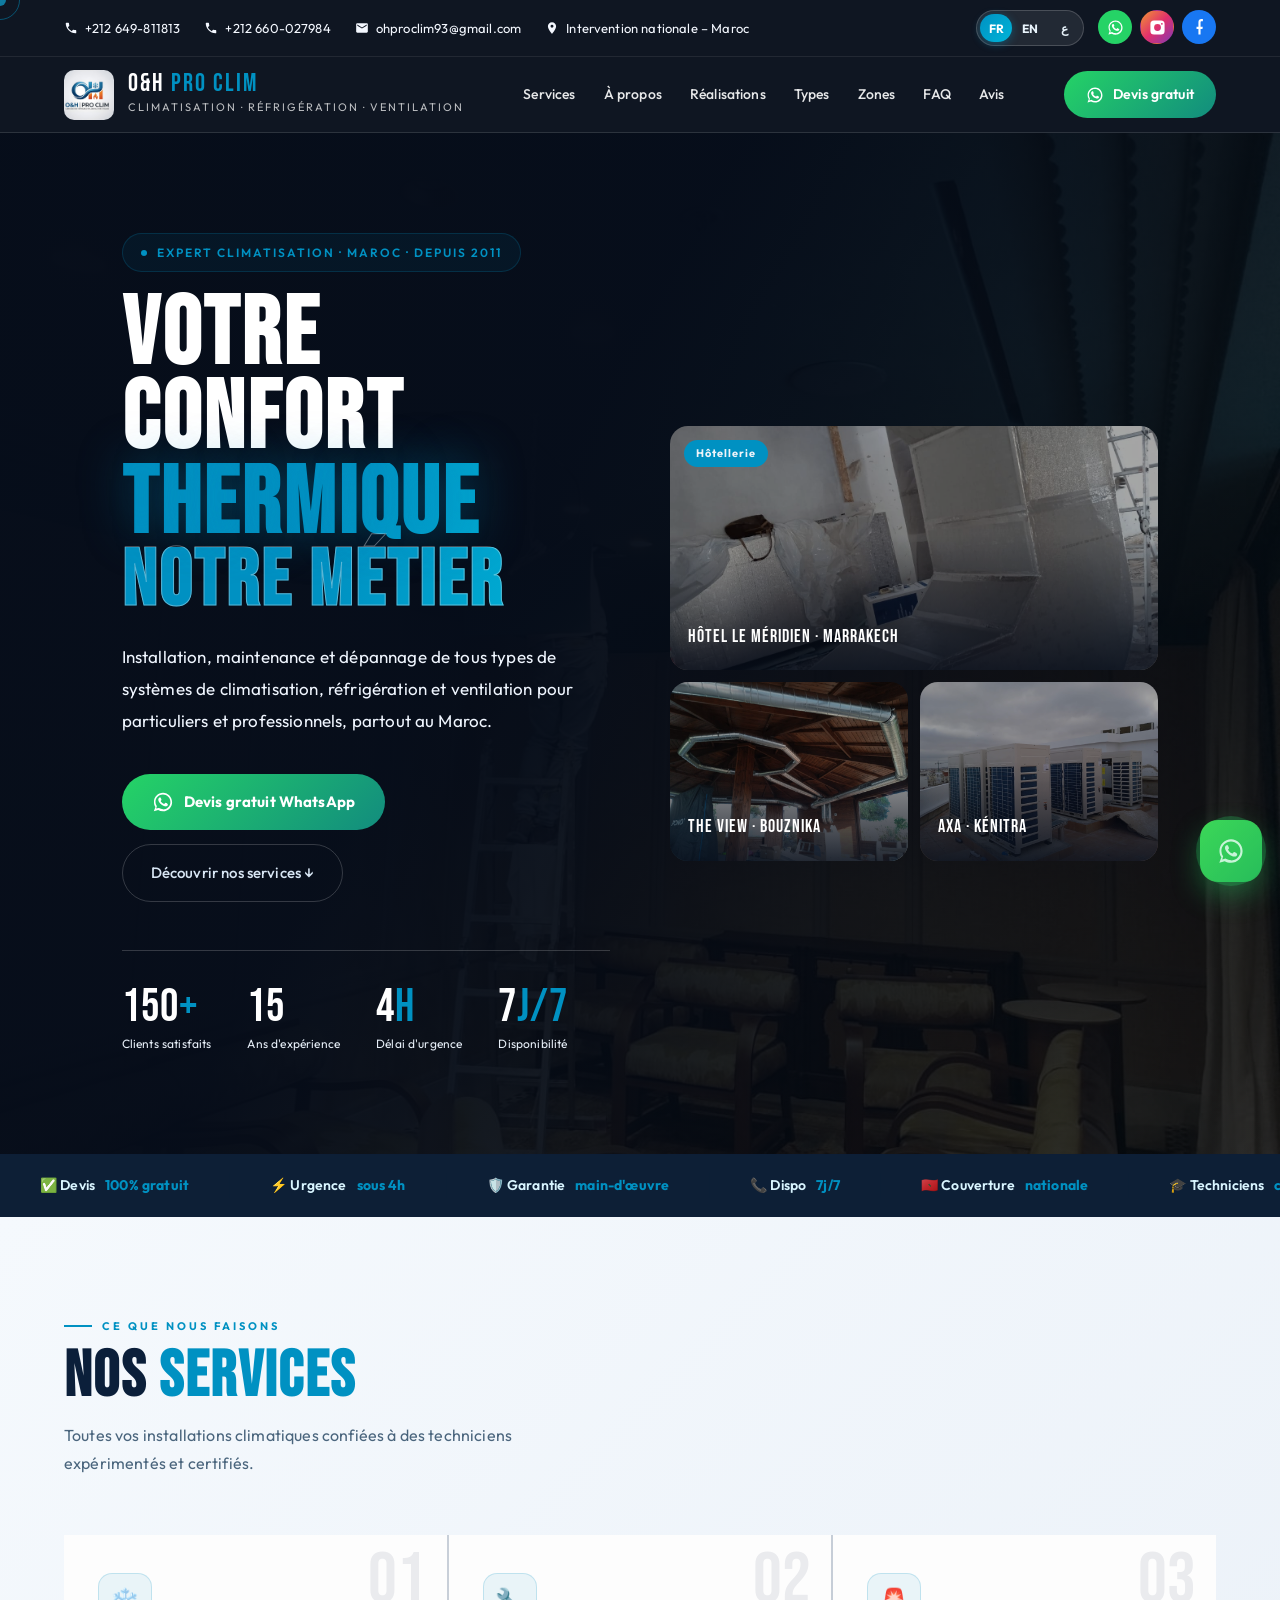
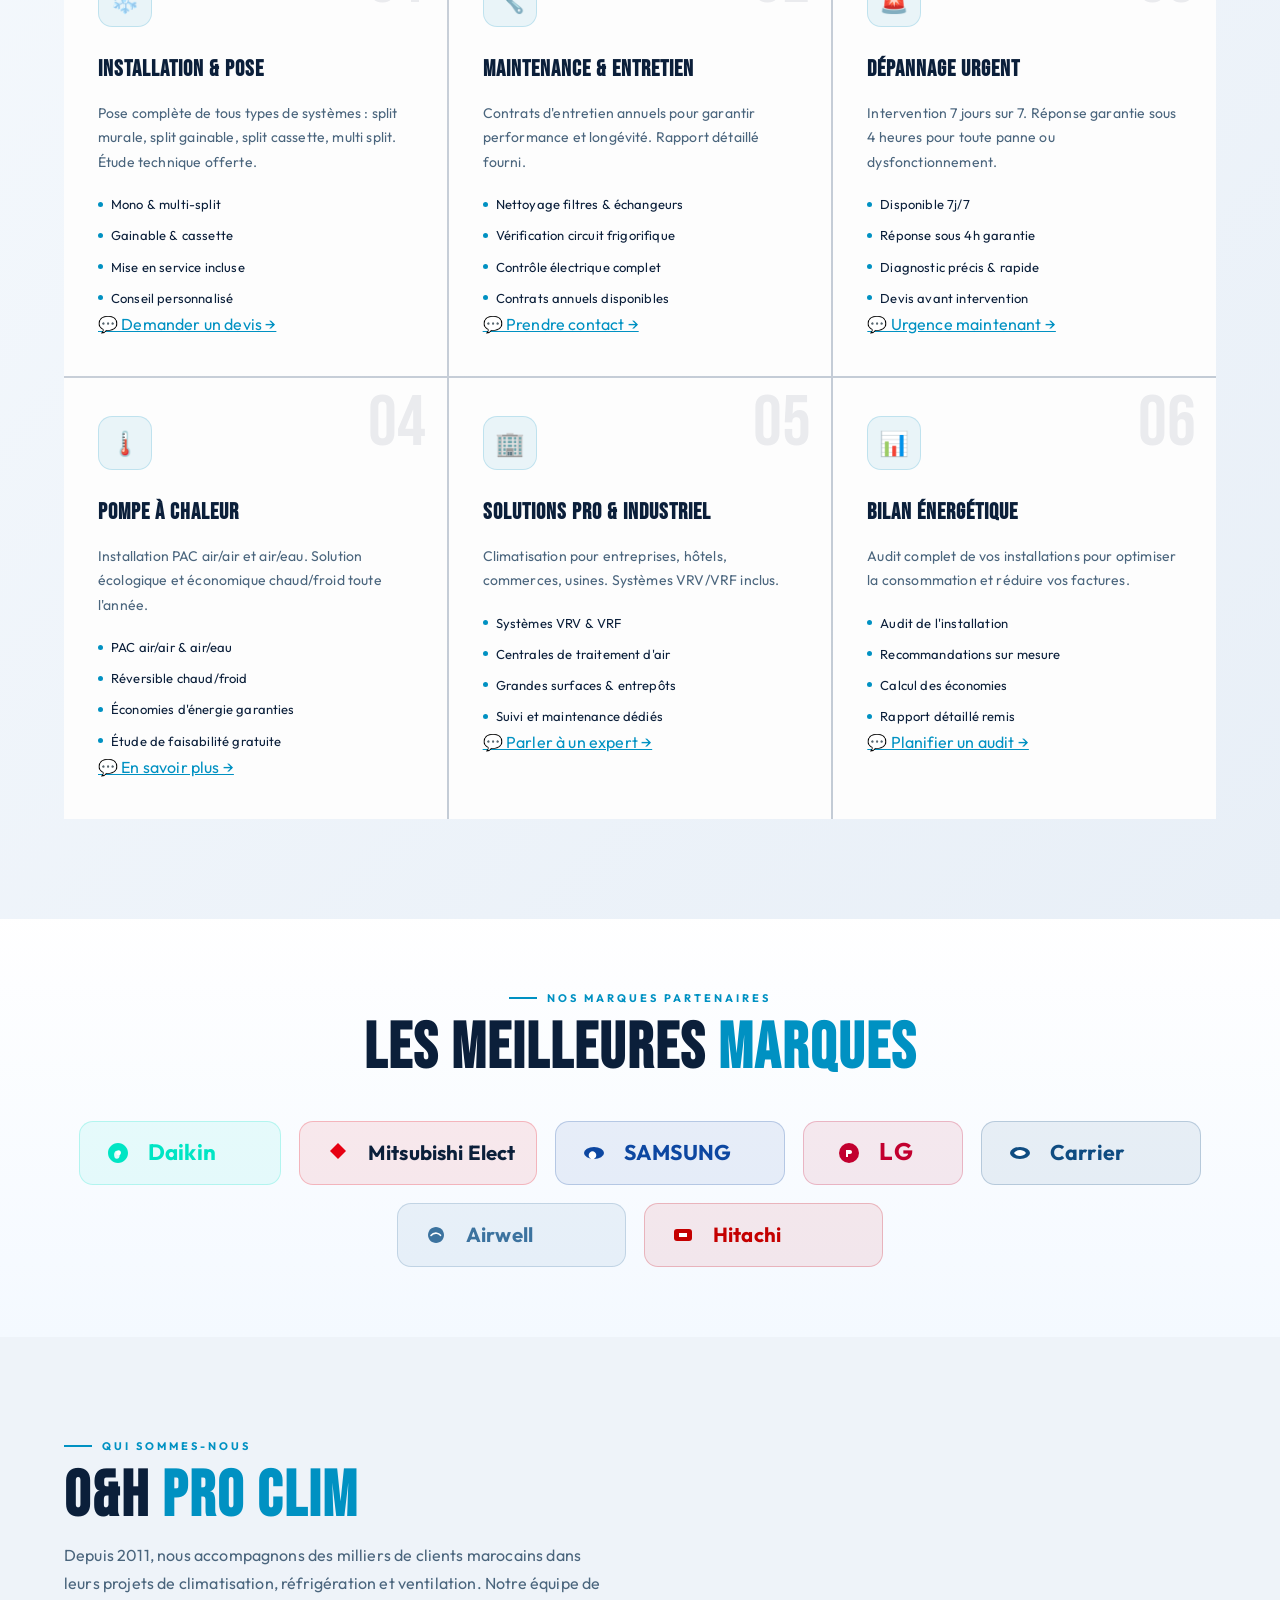
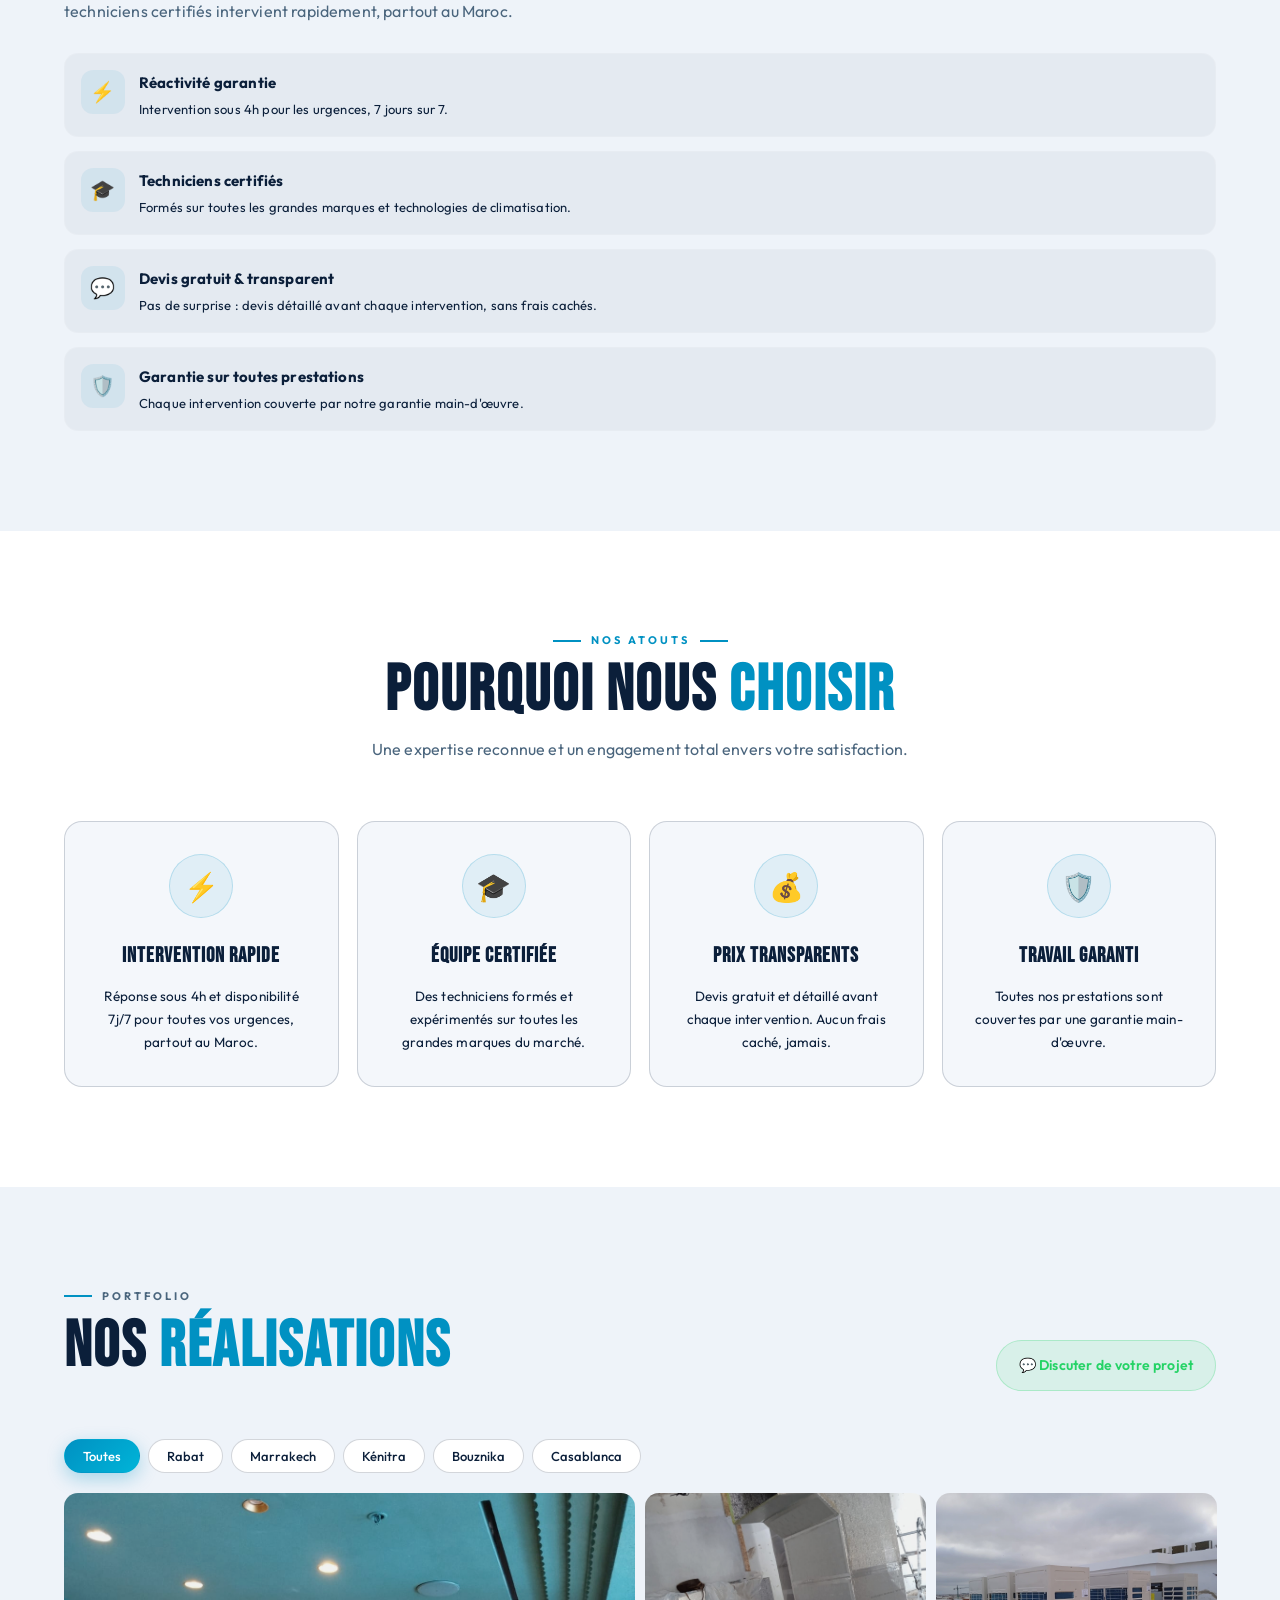
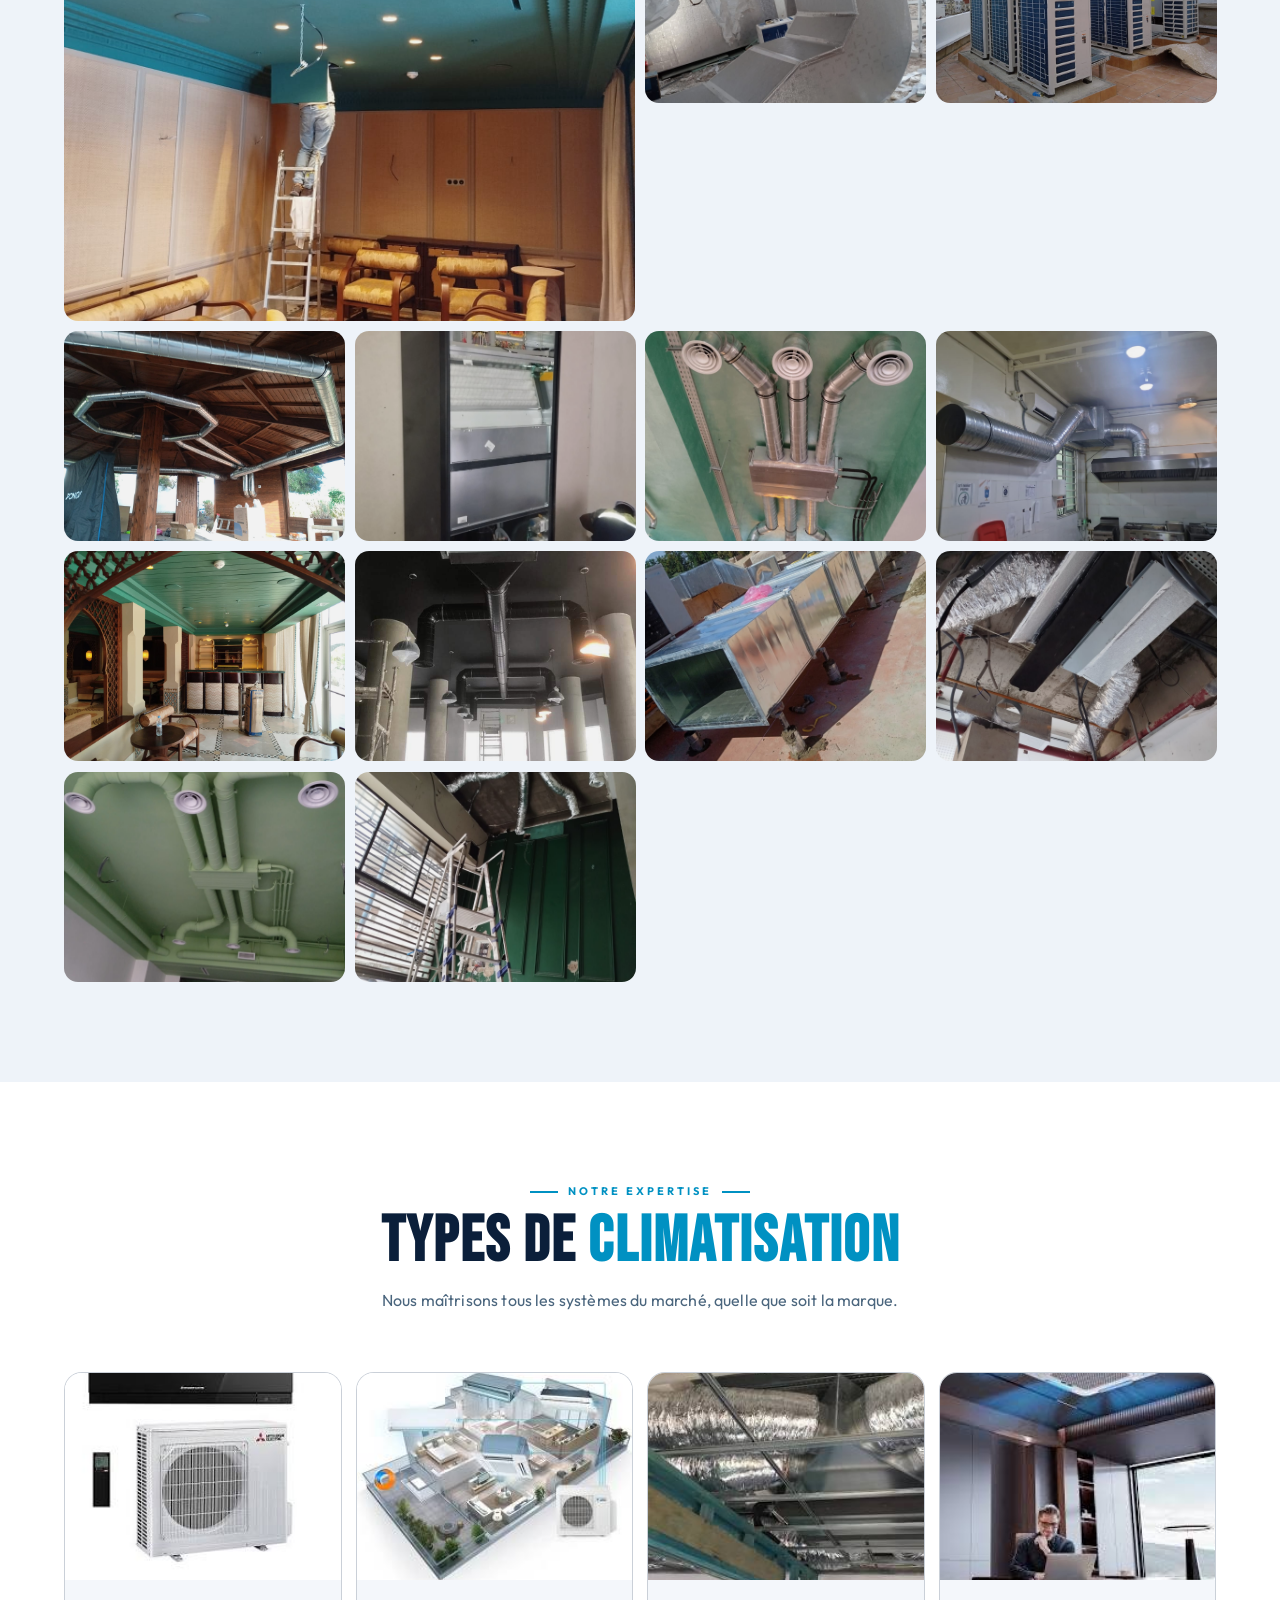
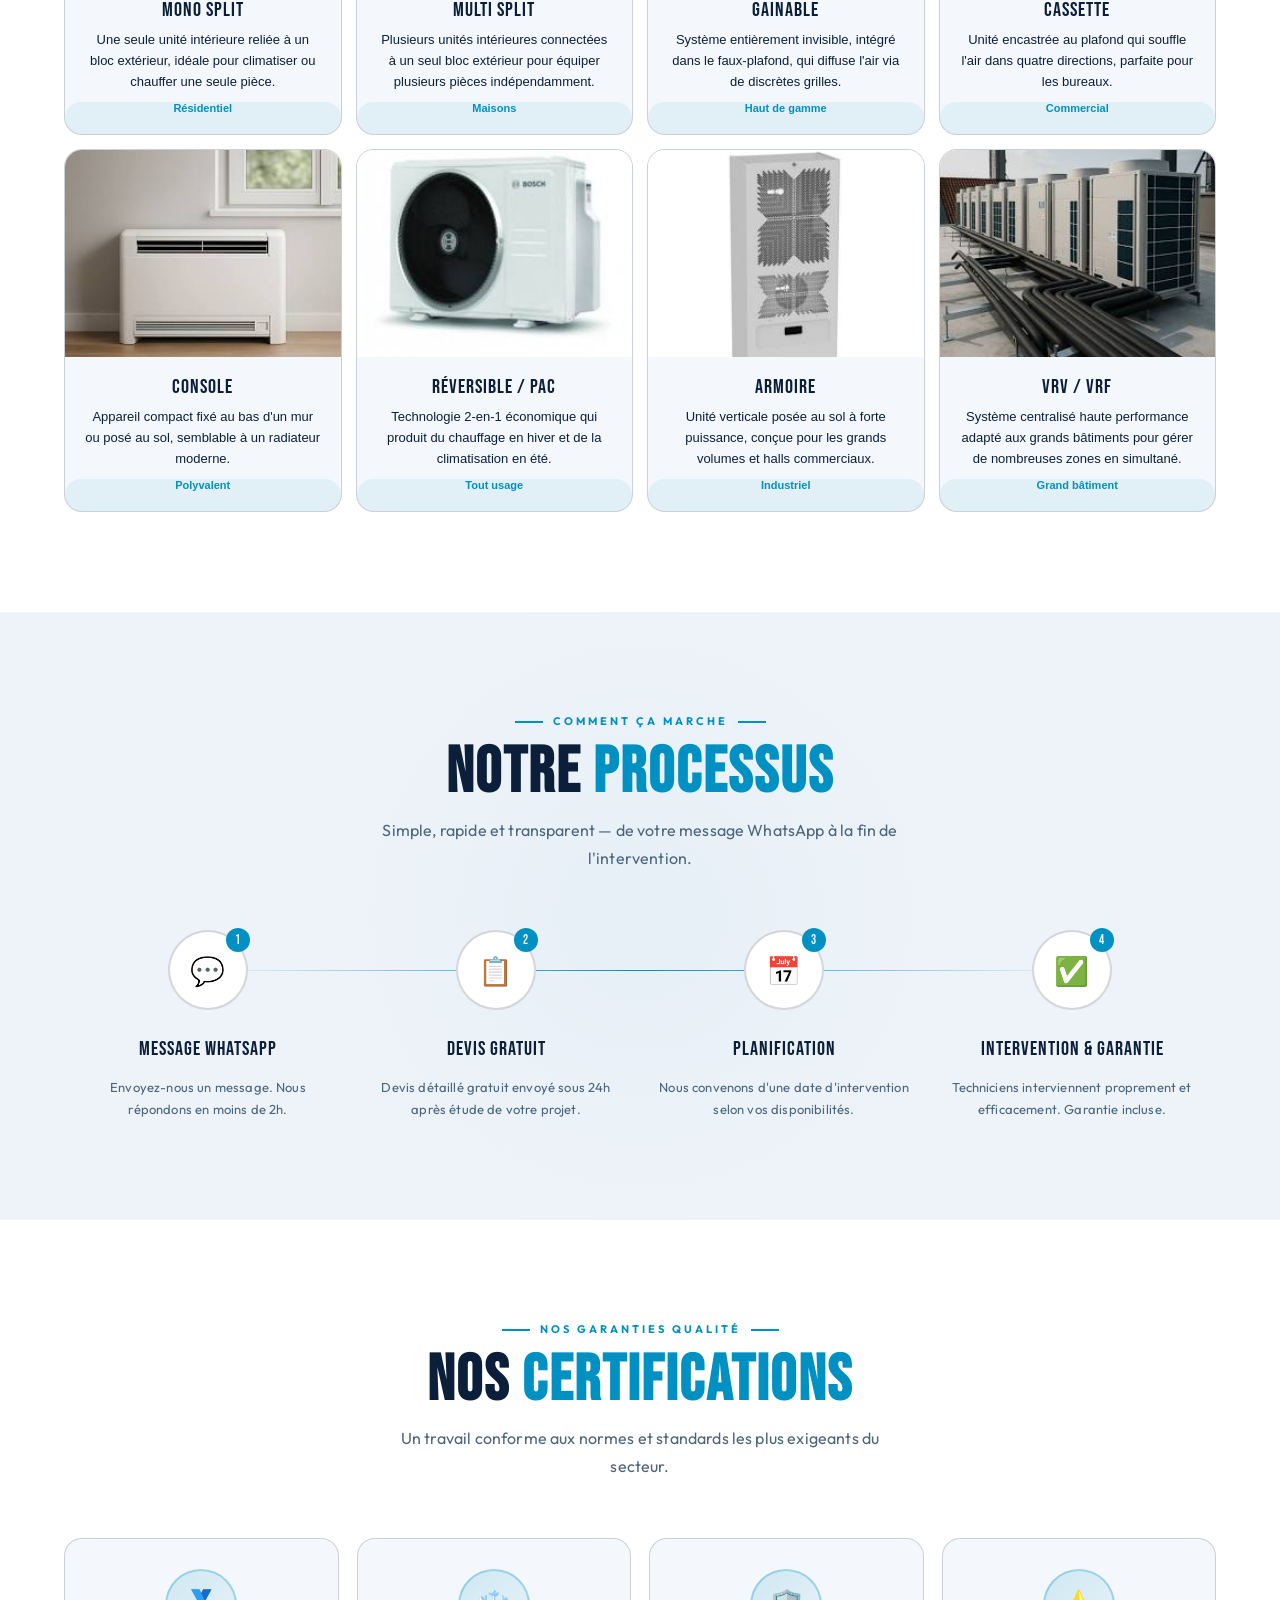
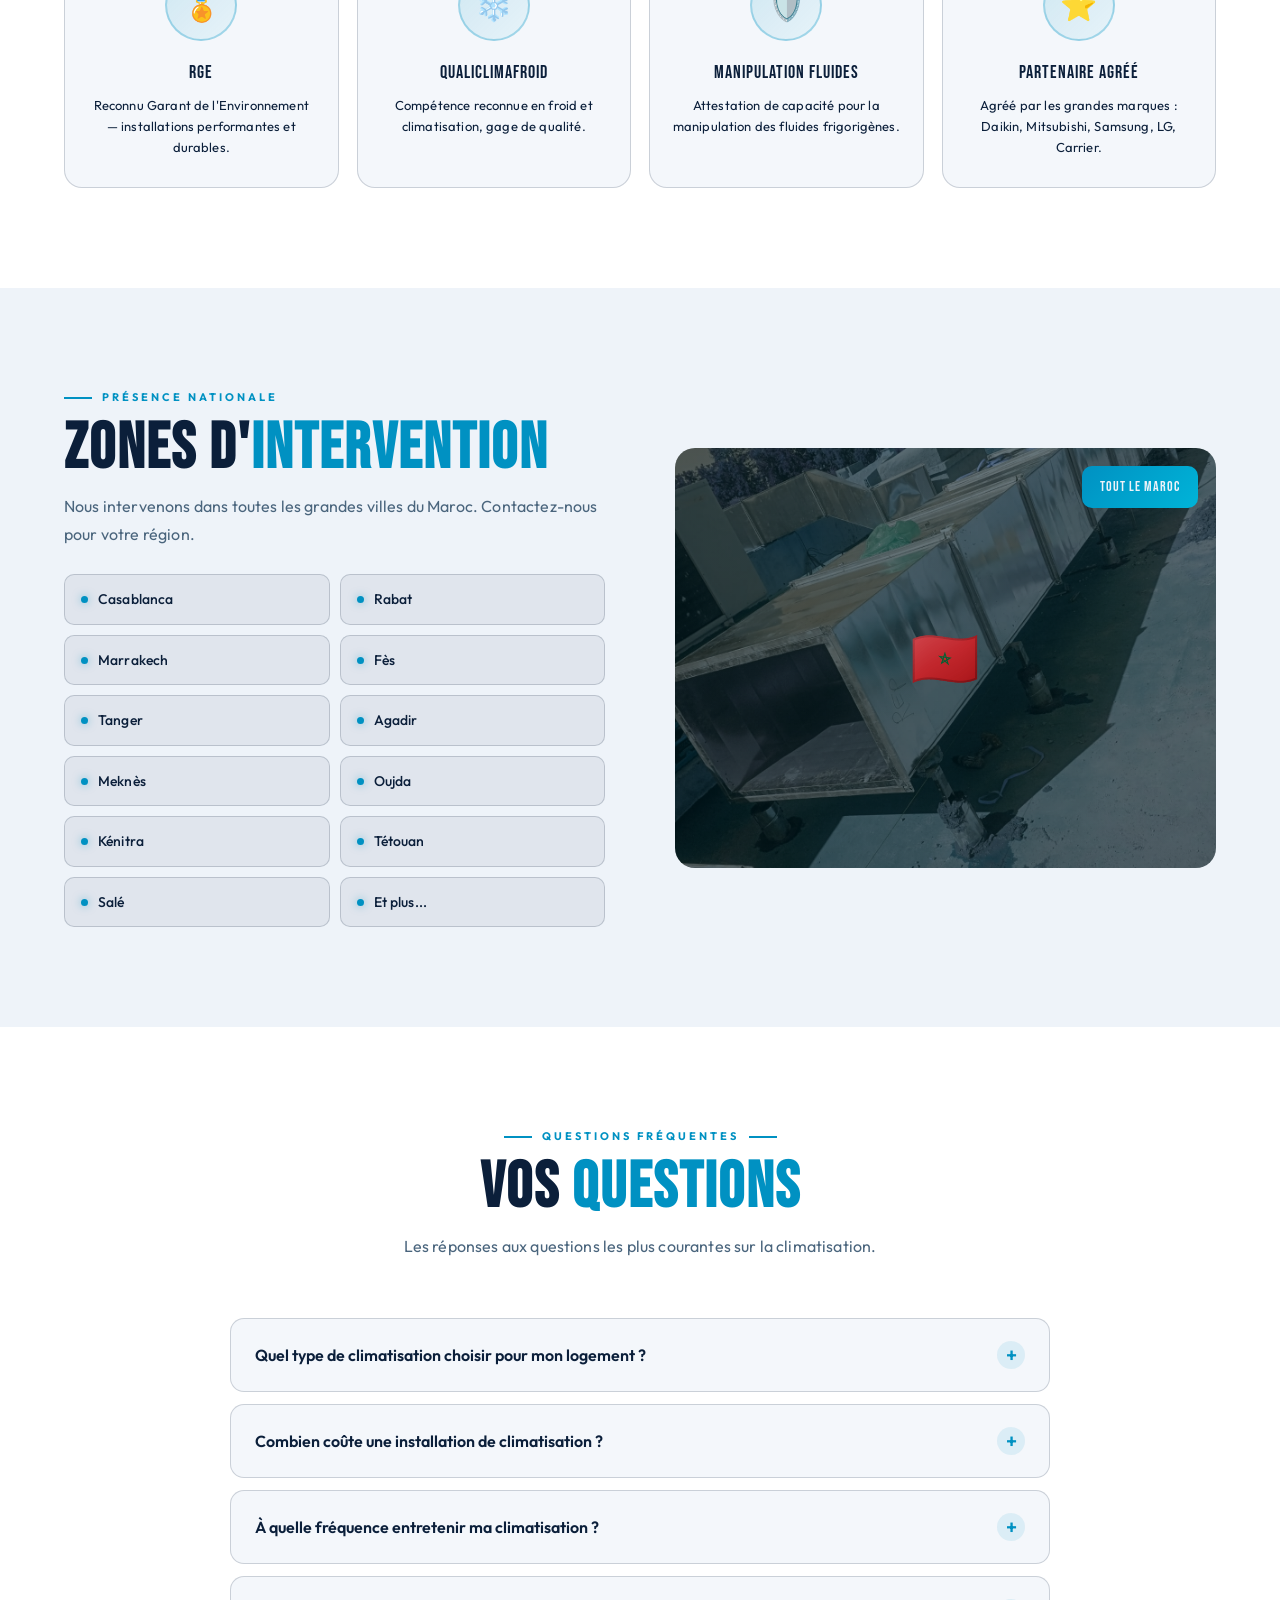
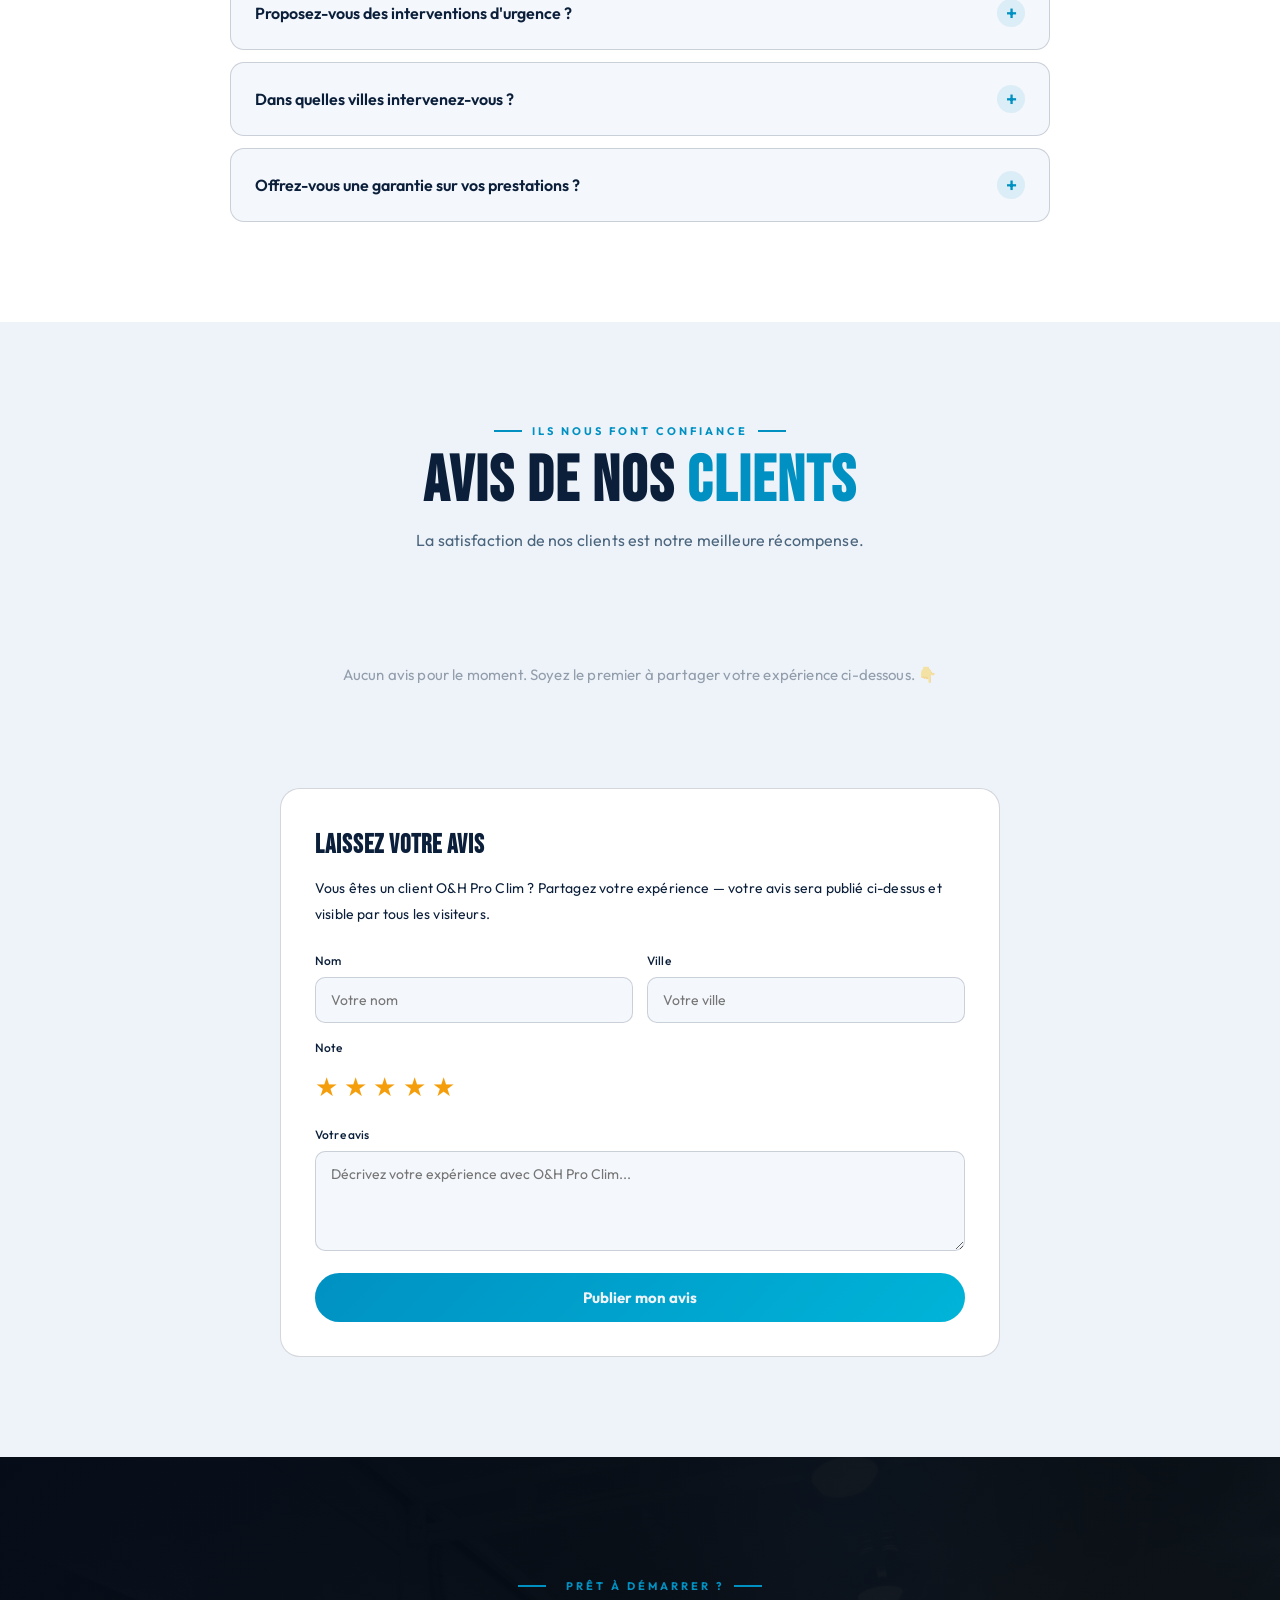
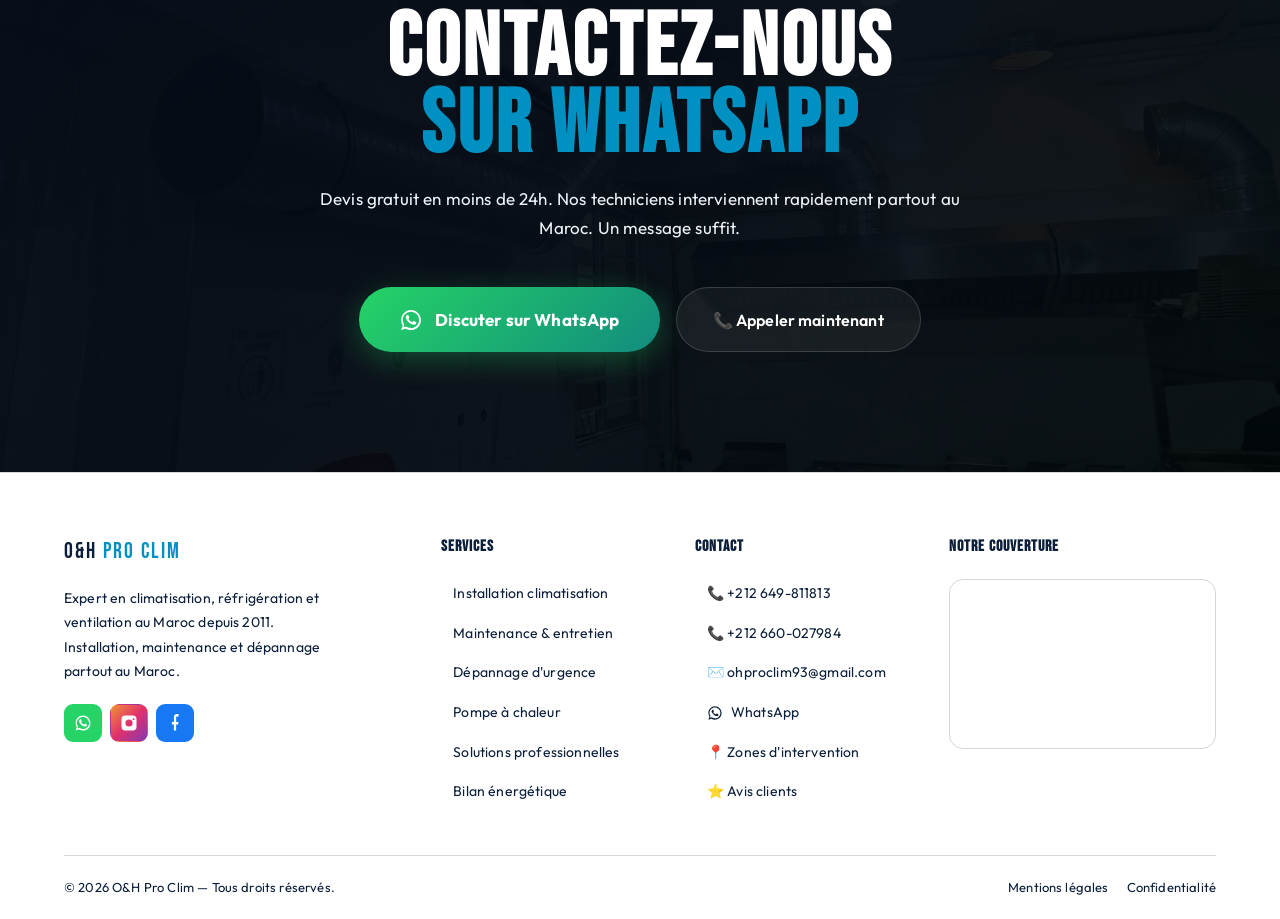
==== commit 657587ef: "Avis" ====
--- a/index.html
+++ b/index.html
@@ -2,7 +2,8 @@
 <html lang="fr">
 <head>
 <meta charset="UTF-8"/>
-<meta name="viewport" content="width=device-width, initial-scale=1.0"/>
+<meta name="viewport" content="width=device-width, initial-scale=1.0, viewport-fit=cover"/>
+<meta name="theme-color" content="#060d1a"/>
 <meta name="theme-color" content="#eef3f9"/>
 <title>O&H Pro Clim – Climatisation · Réfrigération · Ventilation au Maroc</title>
 <meta name="description" content="O&H Pro Clim – Expert en installation, maintenance et dépannage de climatisation, réfrigération et ventilation au Maroc. Devis gratuit, intervention 7j/7 sous 4h."/>
@@ -1378,7 +1379,7 @@
     f.reset();avisNote=5;paintStars();
     ok.textContent='✅ Merci ! Votre avis a bien été publié.';
   }catch(err){
-    console.error(err);ok.textContent='❌ Impossible d\'envoyer l\'avis pour le moment. Réessayez plus tard.';
+    console.error('Avis non enregistré :',err);ok.textContent='❌ Impossible d\'envoyer l\'avis pour le moment. Réessayez plus tard.'+(err&&err.code?' ('+err.code+')':'');
   }
   btn.disabled=false;btn.textContent='Publier mon avis';
   ok.style.display='block';setTimeout(()=>ok.style.display='none',5000);
--- a/enhance.css
+++ b/enhance.css
@@ -61,3 +61,49 @@
 html[dir=rtl] .mobile-menu.open{transform:none;box-shadow:20px 0 60px rgba(0,0,0,.28)}
 html[dir=rtl] .mm-close{right:auto;left:18px}
 html[dir=rtl] .htitle span{line-height:1.4}
+
+/* ===== Responsive : téléphones, tablettes, PC ===== */
+html{-webkit-text-size-adjust:100%;text-size-adjust:100%;overflow-x:hidden}
+body{overflow-x:clip;min-height:100vh;min-height:100dvh}
+img,video,svg,iframe{max-width:100%}
+.wa-float{bottom:max(18px,env(safe-area-inset-bottom));right:max(18px,env(safe-area-inset-right))}
+.totop{bottom:max(18px,env(safe-area-inset-bottom));left:max(18px,env(safe-area-inset-left))}
+.wa-ring{max-width:100vw}
+
+@media(max-width:768px){
+  /* barre du haut : uniquement langue + réseaux (les contacts restent dans le menu et la section contact) */
+  .topbar{padding:8px 4%!important;gap:8px}
+  .topbar-contacts{display:none!important}
+  .topbar-right{width:100%;justify-content:space-between;align-items:center;gap:8px}
+  .topbar-right .lang-sw{margin:0}
+  .soc-btn{width:38px;height:38px}
+}
+/* cibles tactiles (Apple/Google recommandent 44px) */
+@media(hover:none),(pointer:coarse){
+  .lang-sw button{min-width:40px;height:36px;font-size:13px}
+  .srv-wa{display:inline-flex;align-items:center;min-height:44px}
+  .gf{padding:11px 18px}
+  .faq-q{min-height:48px}
+  .mobile-menu a{min-height:44px}
+  .rate-pick span{min-width:40px;min-height:40px}
+}
+/* iOS zoome automatiquement sur les champs < 16px */
+@media(max-width:768px){
+  input,textarea,select{font-size:16px!important}
+  .htitle{word-break:normal;overflow-wrap:anywhere}
+  .gal-filters{flex-wrap:nowrap;overflow-x:auto;-webkit-overflow-scrolling:touch;padding-bottom:6px;margin-inline:-4%;padding-inline:4%}
+  .gf{flex:0 0 auto}
+}
+@media(max-width:360px){
+  .lang-sw button{min-width:34px;padding:0 6px}
+  .soc-btn{width:34px;height:34px}
+}
+/* avis : une seule carte reste centrée et lisible */
+.testi-grid{grid-template-columns:repeat(auto-fit,minmax(min(100%,300px),1fr))}
+.testi-grid:has(.testi-card:only-child){max-width:520px;margin-inline:auto}
+/* grands écrans */
+@media(min-width:1700px){html{font-size:17px}}
+/* menu mobile fermé : aucune ombre ni élément visible sur le bord */
+.mobile-menu:not(.open){box-shadow:none!important;visibility:hidden}
+.mobile-menu{transition:transform .35s ease,visibility 0s linear .35s}
+.mobile-menu.open{visibility:visible;transition:transform .35s ease,visibility 0s}
